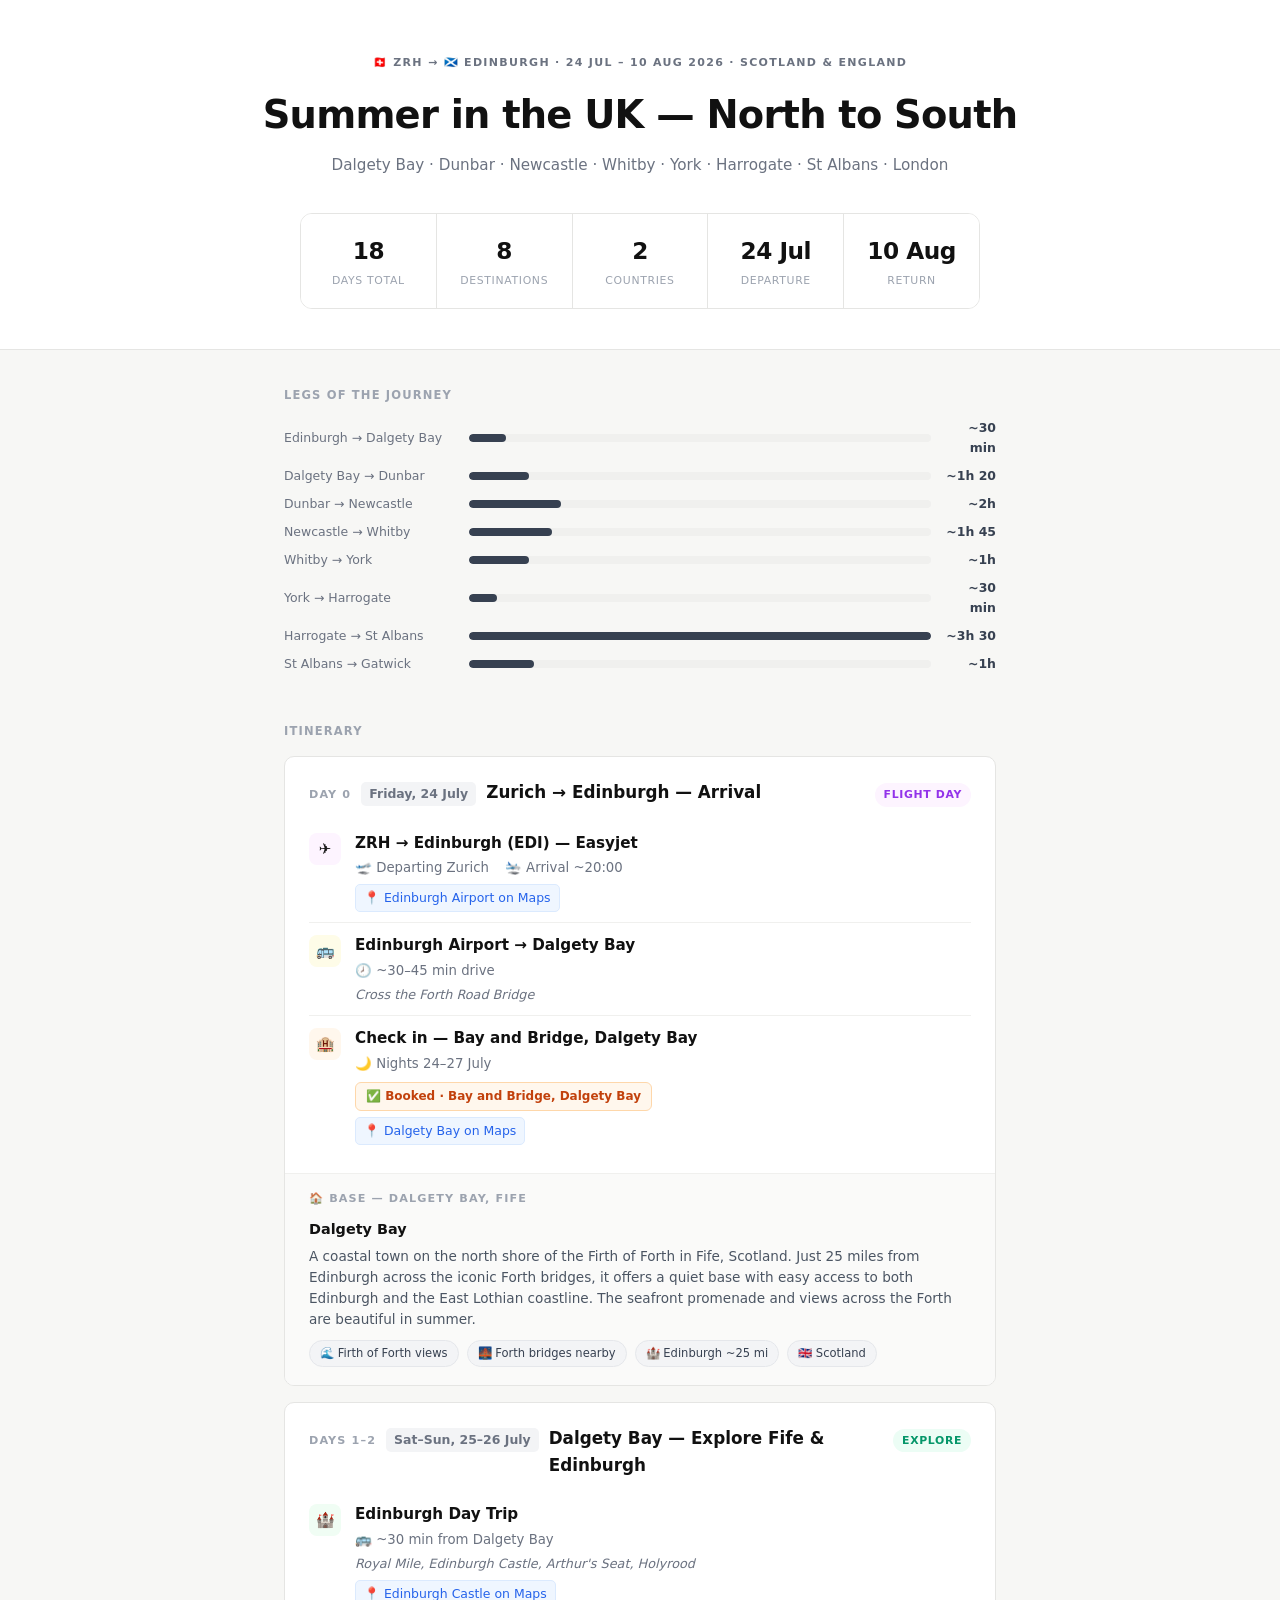
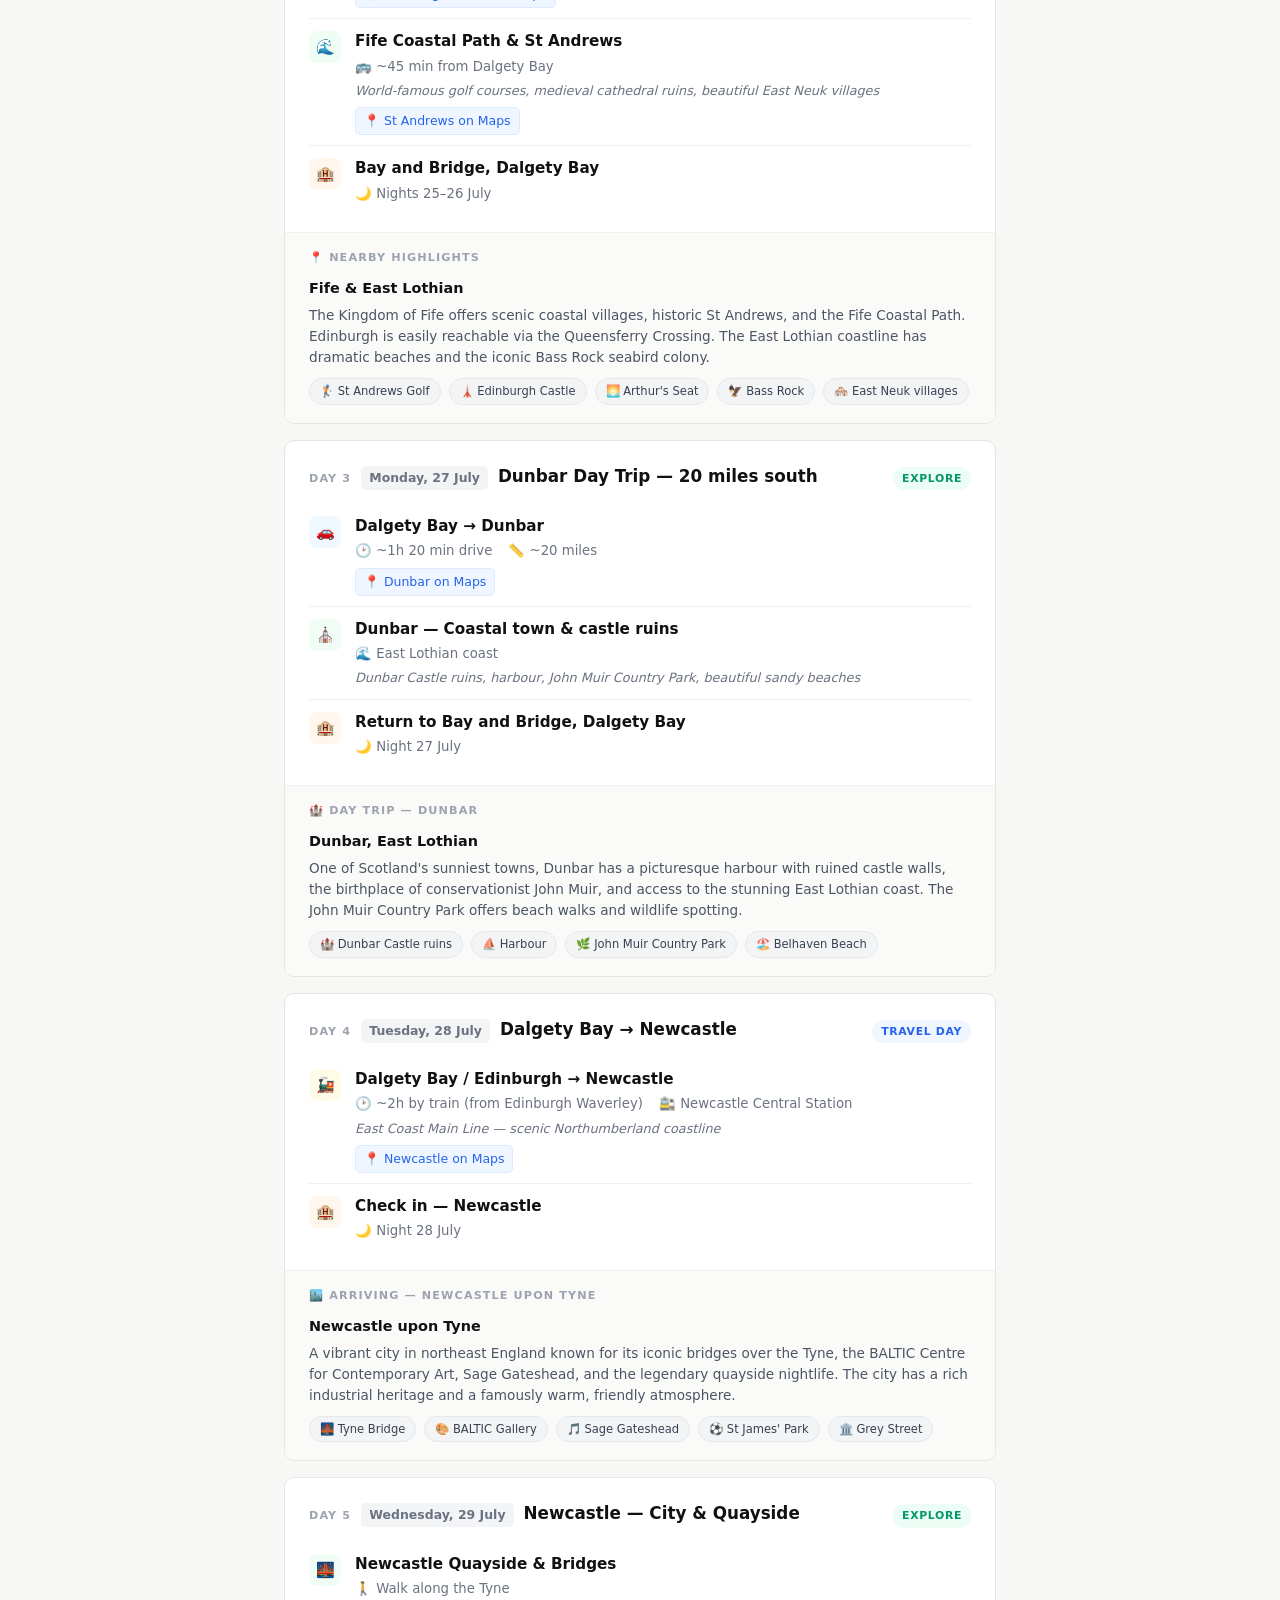
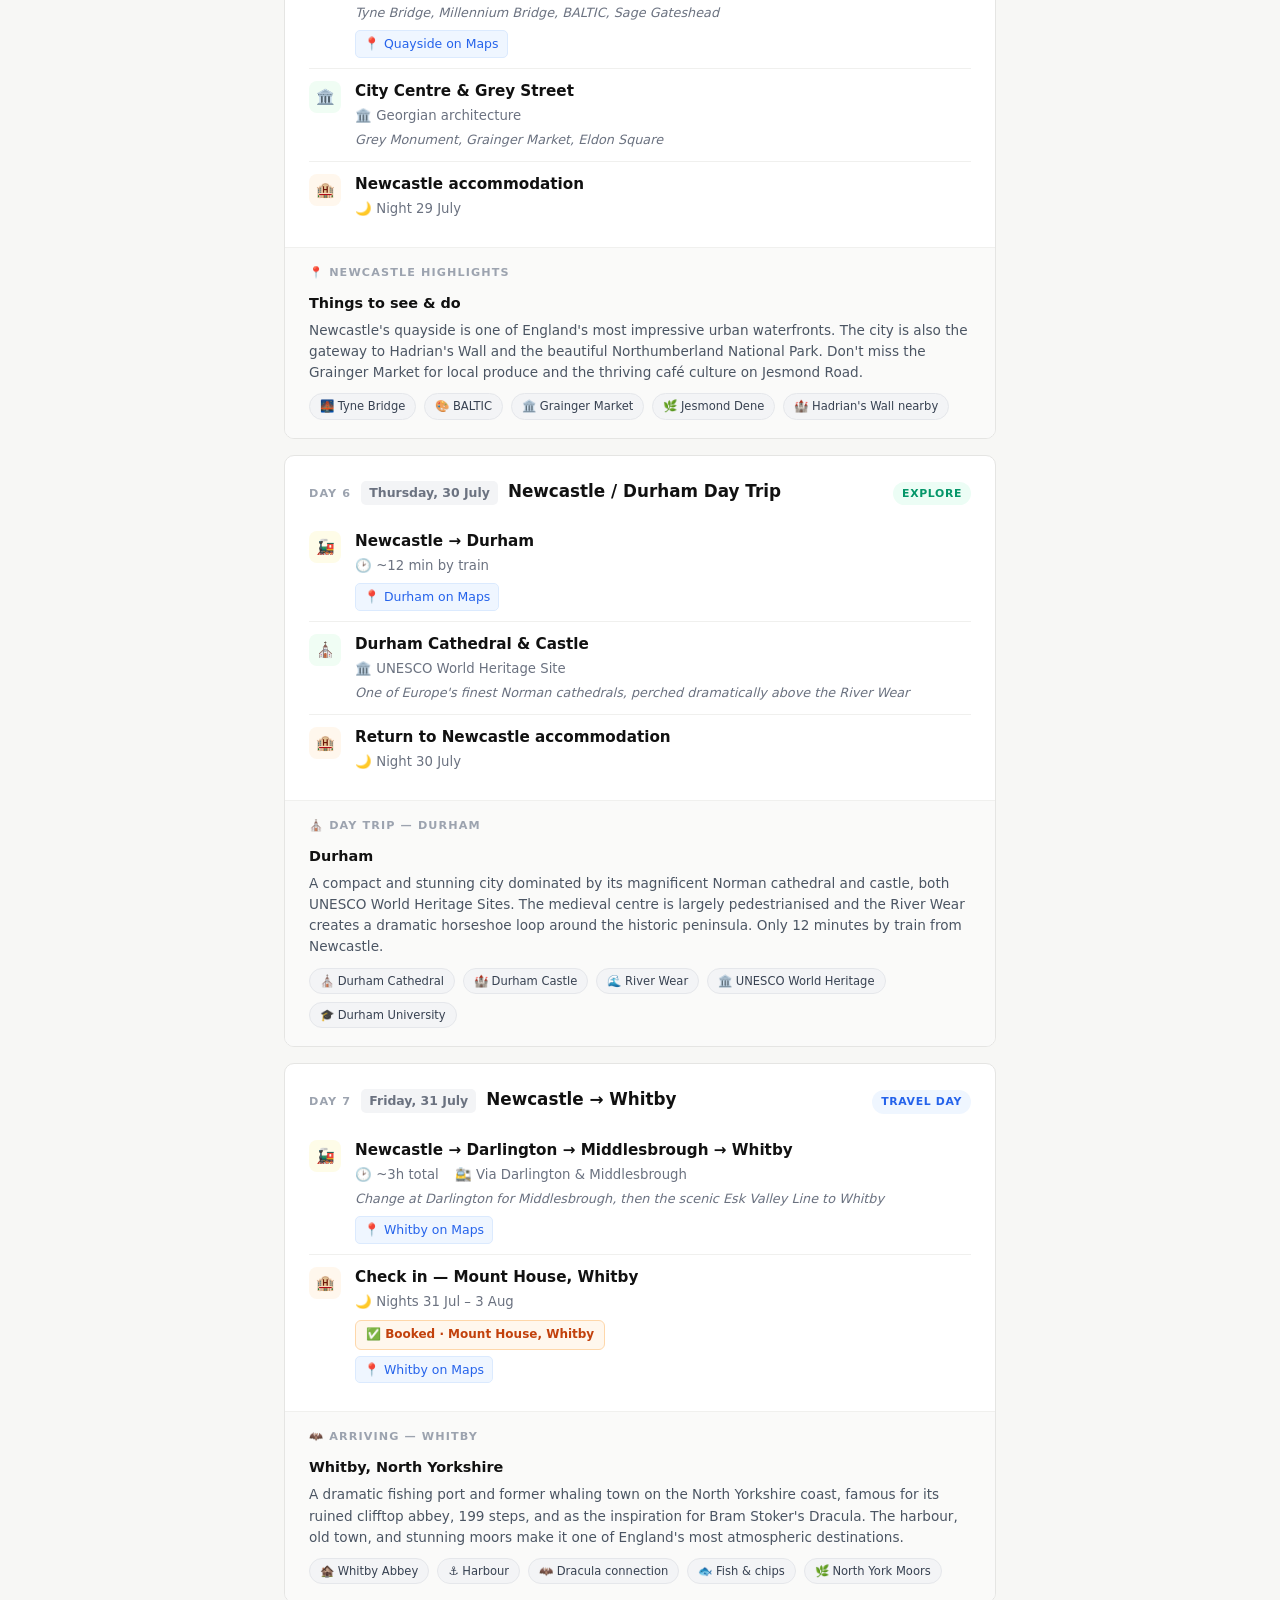
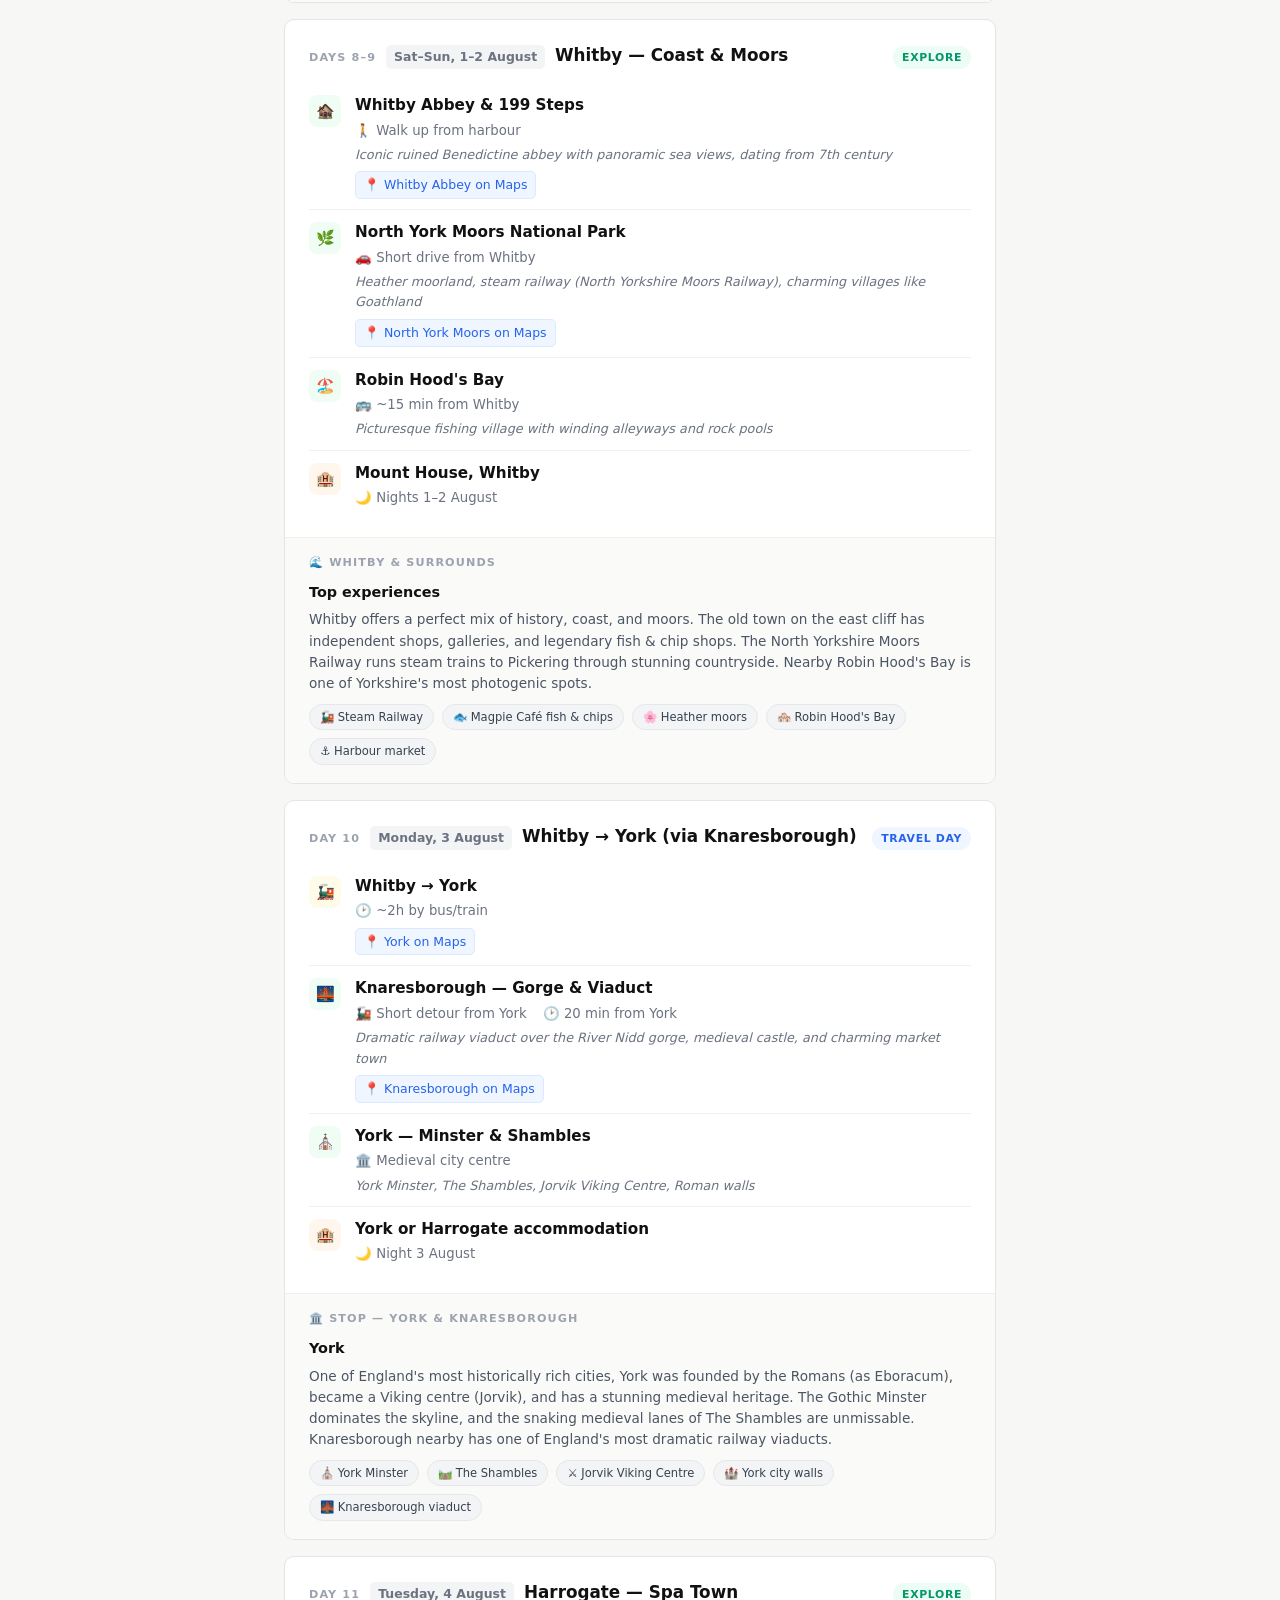
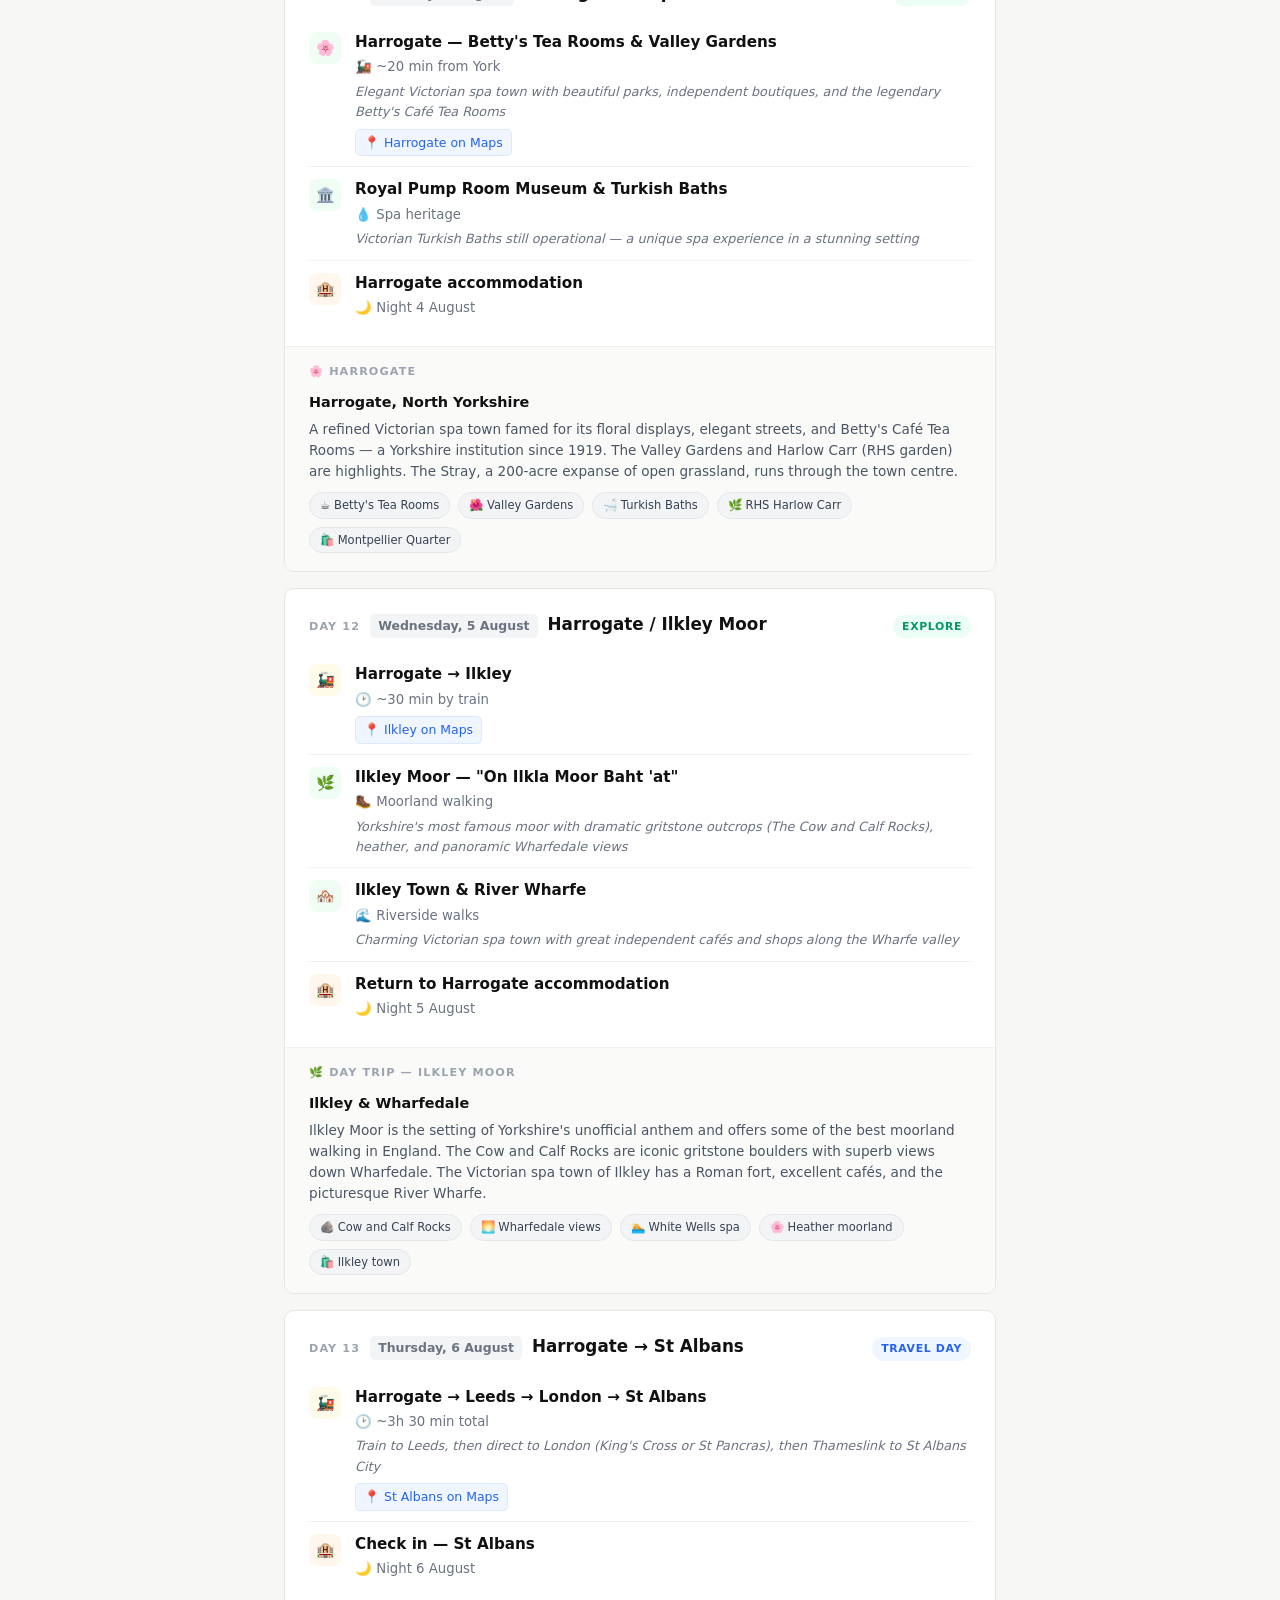
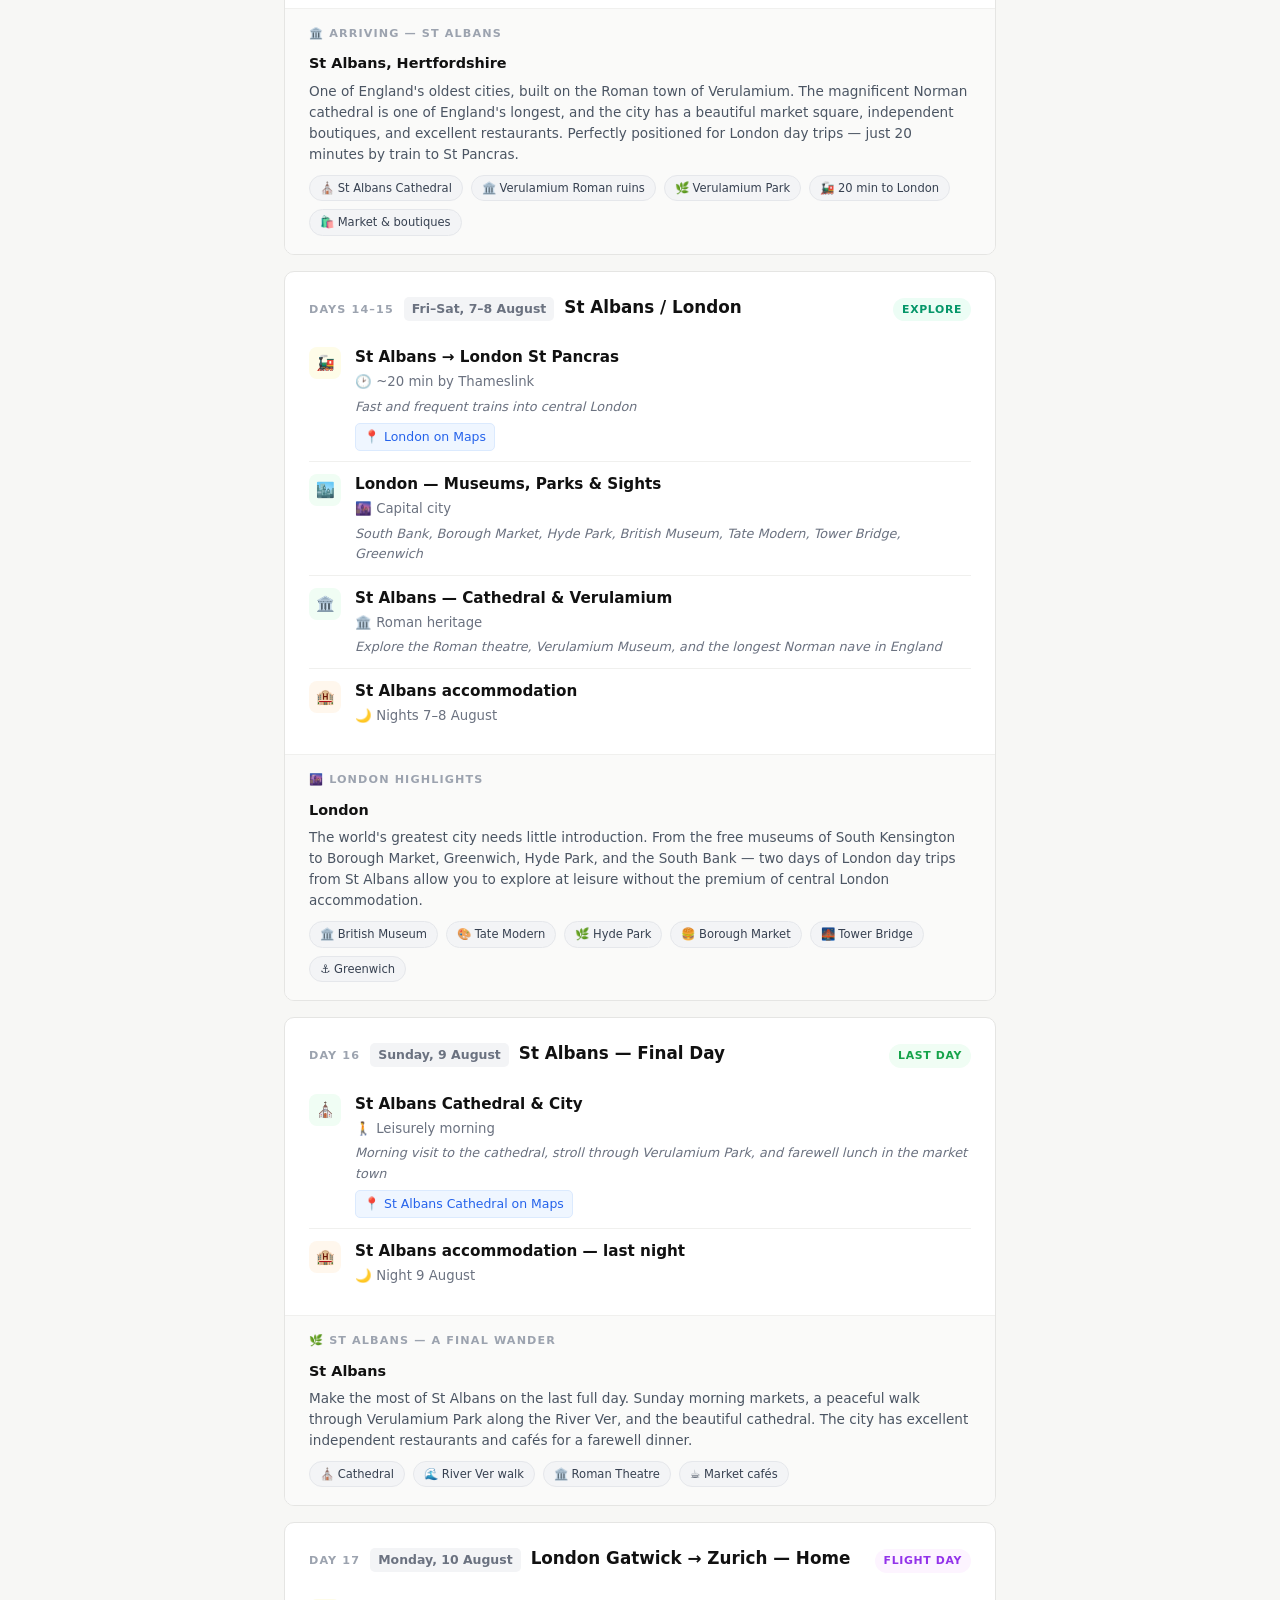
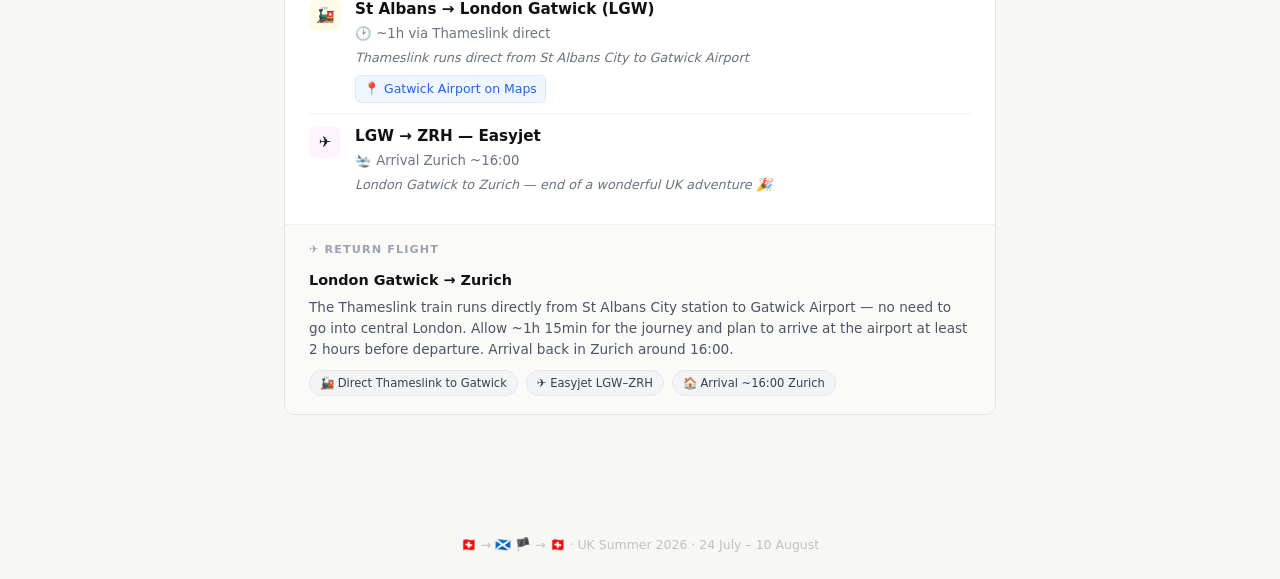
==== index.html @ ccb6cc7e "second" ====
<!DOCTYPE html>
<html lang="en">
<head>
  <meta charset="UTF-8" />
  <meta name="viewport" content="width=device-width, initial-scale=1.0" />
  <title>UK Summer Trip 2026 — Scotland &amp; England</title>
  <style>
    *, *::before, *::after { box-sizing: border-box; margin: 0; padding: 0; }

    body {
      font-family: 'Segoe UI', system-ui, -apple-system, sans-serif;
      background: #f7f7f5;
      color: #1a1a1a;
      line-height: 1.6;
    }

    /* ── Header ── */
    header {
      background: #fff;
      border-bottom: 1px solid #e5e5e3;
      padding: 48px 24px 40px;
      text-align: center;
    }
    header .tag {
      display: inline-block;
      font-size: 11px;
      font-weight: 600;
      letter-spacing: .12em;
      text-transform: uppercase;
      color: #6b7280;
      margin-bottom: 12px;
    }
    header h1 {
      font-size: clamp(1.6rem, 4vw, 2.4rem);
      font-weight: 700;
      letter-spacing: -.02em;
      color: #111;
    }
    header p {
      margin-top: 8px;
      color: #6b7280;
      font-size: .95rem;
    }
    .stats-row {
      display: flex;
      justify-content: center;
      gap: 0;
      margin-top: 36px;
      flex-wrap: wrap;
      border: 1px solid #e5e5e3;
      border-radius: 12px;
      overflow: hidden;
      max-width: 680px;
      margin-left: auto;
      margin-right: auto;
    }
    .stat {
      flex: 1;
      min-width: 90px;
      text-align: center;
      padding: 18px 12px;
      background: #fff;
    }
    .stat + .stat { border-left: 1px solid #e5e5e3; }
    .stat-value {
      font-size: 1.45rem;
      font-weight: 700;
      color: #111;
      letter-spacing: -.02em;
    }
    .stat-label {
      font-size: .68rem;
      color: #9ca3af;
      letter-spacing: .06em;
      text-transform: uppercase;
      margin-top: 3px;
    }

    /* ── Distance bars ── */
    .distance-section {
      max-width: 760px;
      margin: 36px auto 0;
      padding: 0 24px;
    }
    .distance-section h2 {
      font-size: .72rem;
      font-weight: 700;
      letter-spacing: .1em;
      text-transform: uppercase;
      color: #9ca3af;
      margin-bottom: 14px;
    }
    .stage-bars { display: flex; flex-direction: column; gap: 8px; }
    .stage-bar-row { display: flex; align-items: center; gap: 10px; }
    .stage-bar-label {
      font-size: .78rem; color: #6b7280;
      width: 175px; flex-shrink: 0;
      white-space: nowrap; overflow: hidden; text-overflow: ellipsis;
    }
    .stage-bar-track {
      flex: 1; height: 8px;
      background: #f0f0ee; border-radius: 99px; overflow: hidden;
    }
    .stage-bar-fill { height: 100%; background: #374151; border-radius: 99px; }
    .stage-bar-km {
      font-size: .78rem; font-weight: 600; color: #374151;
      width: 55px; text-align: right; flex-shrink: 0;
    }

    /* ── Main ── */
    main {
      max-width: 760px;
      margin: 0 auto;
      padding: 40px 24px 80px;
    }
    .section-label {
      font-size: .72rem; font-weight: 700;
      letter-spacing: .1em; text-transform: uppercase;
      color: #9ca3af; margin-bottom: 16px; margin-top: 8px;
    }

    /* ── Day card ── */
    .day-card {
      background: #fff;
      border: 1px solid #e5e5e3;
      border-radius: 10px;
      margin-bottom: 16px;
      overflow: hidden;
      transition: box-shadow .15s;
    }
    .day-card:hover { box-shadow: 0 4px 20px rgba(0,0,0,.06); }
    .day-card-top { padding: 22px 24px 18px; }

    .day-header {
      display: flex; align-items: baseline; gap: 10px;
      margin-bottom: 14px; flex-wrap: wrap;
    }
    .day-label {
      font-size: .7rem; font-weight: 700;
      letter-spacing: .1em; text-transform: uppercase; color: #9ca3af;
    }
    .day-date {
      font-size: .78rem; font-weight: 600; color: #6b7280;
      background: #f3f4f6; border-radius: 5px;
      padding: 2px 8px;
    }
    .day-title {
      font-size: 1.05rem; font-weight: 700; color: #111; flex: 1;
    }

    /* ── Badges ── */
    .badge {
      font-size: .68rem; font-weight: 600;
      letter-spacing: .06em; text-transform: uppercase;
      padding: 3px 9px; border-radius: 99px;
    }
    .badge-explore { background: #ecfdf5; color: #059669; }
    .badge-transit { background: #eff6ff; color: #2563eb; }
    .badge-fly     { background: #fdf4ff; color: #9333ea; }
    .badge-arrival { background: #fff7ed; color: #ea580c; }
    .badge-rest    { background: #f0fdf4; color: #16a34a; }

    /* ── Segments ── */
    .segment {
      display: flex; align-items: flex-start;
      gap: 14px; padding: 10px 0;
    }
    .segment + .segment { border-top: 1px solid #f0f0ee; }
    .seg-icon {
      width: 32px; height: 32px; border-radius: 8px;
      display: flex; align-items: center; justify-content: center;
      font-size: 15px; flex-shrink: 0; margin-top: 2px;
    }
    .seg-icon.explore { background: #f0fdf4; }
    .seg-icon.bus     { background: #eff6ff; }
    .seg-icon.train   { background: #fefce8; }
    .seg-icon.fly     { background: #fdf4ff; }
    .seg-icon.hotel   { background: #fff7ed; }
    .seg-icon.car     { background: #f0f9ff; }

    .seg-body { flex: 1; }
    .seg-route { font-size: .95rem; font-weight: 600; color: #111; }
    .seg-meta {
      font-size: .83rem; color: #6b7280;
      margin-top: 2px; display: flex; gap: 16px; flex-wrap: wrap;
    }
    .seg-note {
      font-size: .8rem; color: #6b7280;
      margin-top: 4px; font-style: italic;
    }
    .maps-link {
      display: inline-flex; align-items: center; gap: 4px;
      font-size: .78rem; color: #2563eb; text-decoration: none;
      font-weight: 500; margin-top: 6px; padding: 3px 8px;
      border: 1px solid #dbeafe; border-radius: 5px;
      background: #eff6ff; transition: background .1s;
    }
    .maps-link:hover { background: #dbeafe; }

    /* ── Hotel booking chip ── */
    .booking-chip {
      display: inline-flex; align-items: center; gap: 5px;
      font-size: .75rem; font-weight: 600;
      background: #fff7ed; color: #c2410c;
      border: 1px solid #fed7aa; border-radius: 6px;
      padding: 4px 10px; margin-top: 8px;
    }

    /* ── Village info panel ── */
    .village-panel {
      border-top: 1px solid #f0f0ee;
      background: #fafaf9;
      padding: 16px 24px 18px;
    }
    .village-panel-header {
      font-size: .7rem; font-weight: 700;
      letter-spacing: .1em; text-transform: uppercase;
      color: #9ca3af; margin-bottom: 10px;
    }
    .village-name {
      font-size: .9rem; font-weight: 700; color: #111; margin-bottom: 5px;
    }
    .village-desc {
      font-size: .85rem; color: #4b5563;
      line-height: 1.55; margin-bottom: 10px;
    }
    .village-highlights {
      display: flex; gap: 8px; flex-wrap: wrap;
    }
    .highlight-chip {
      font-size: .72rem;
      background: #f3f4f6; color: #374151;
      border: 1px solid #e5e7eb;
      border-radius: 99px; padding: 3px 10px; font-weight: 500;
    }

    /* ── Footer ── */
    footer {
      text-align: center; padding: 24px;
      font-size: .78rem; color: #c1c1be;
    }
  </style>
</head>
<body>

<header>
  <div class="tag">🇨🇭 ZRH → 🏴󠁧󠁢󠁳󠁣󠁴󠁿 Edinburgh · 24 Jul – 10 Aug 2026 · Scotland &amp; England</div>
  <h1>Summer in the UK — North to South</h1>
  <p>Dalgety Bay · Dunbar · Newcastle · Whitby · York · Harrogate · St Albans · London</p>

  <div class="stats-row">
    <div class="stat">
      <div class="stat-value">18</div>
      <div class="stat-label">Days total</div>
    </div>
    <div class="stat">
      <div class="stat-value">8</div>
      <div class="stat-label">Destinations</div>
    </div>
    <div class="stat">
      <div class="stat-value">2</div>
      <div class="stat-label">Countries</div>
    </div>
    <div class="stat">
      <div class="stat-value">24 Jul</div>
      <div class="stat-label">Departure</div>
    </div>
    <div class="stat">
      <div class="stat-value">10 Aug</div>
      <div class="stat-label">Return</div>
    </div>
  </div>
</header>

<!-- Travel overview bars -->
<div class="distance-section">
  <h2>Legs of the journey</h2>
  <div class="stage-bars">
    <div class="stage-bar-row">
      <div class="stage-bar-label">Edinburgh → Dalgety Bay</div>
      <div class="stage-bar-track"><div class="stage-bar-fill" style="width:8%"></div></div>
      <div class="stage-bar-km">~30 min</div>
    </div>
    <div class="stage-bar-row">
      <div class="stage-bar-label">Dalgety Bay → Dunbar</div>
      <div class="stage-bar-track"><div class="stage-bar-fill" style="width:13%"></div></div>
      <div class="stage-bar-km">~1h 20</div>
    </div>
    <div class="stage-bar-row">
      <div class="stage-bar-label">Dunbar → Newcastle</div>
      <div class="stage-bar-track"><div class="stage-bar-fill" style="width:20%"></div></div>
      <div class="stage-bar-km">~2h</div>
    </div>
    <div class="stage-bar-row">
      <div class="stage-bar-label">Newcastle → Whitby</div>
      <div class="stage-bar-track"><div class="stage-bar-fill" style="width:18%"></div></div>
      <div class="stage-bar-km">~1h 45</div>
    </div>
    <div class="stage-bar-row">
      <div class="stage-bar-label">Whitby → York</div>
      <div class="stage-bar-track"><div class="stage-bar-fill" style="width:13%"></div></div>
      <div class="stage-bar-km">~1h</div>
    </div>
    <div class="stage-bar-row">
      <div class="stage-bar-label">York → Harrogate</div>
      <div class="stage-bar-track"><div class="stage-bar-fill" style="width:6%"></div></div>
      <div class="stage-bar-km">~30 min</div>
    </div>
    <div class="stage-bar-row">
      <div class="stage-bar-label">Harrogate → St Albans</div>
      <div class="stage-bar-track"><div class="stage-bar-fill" style="width:100%"></div></div>
      <div class="stage-bar-km">~3h 30</div>
    </div>
    <div class="stage-bar-row">
      <div class="stage-bar-label">St Albans → Gatwick</div>
      <div class="stage-bar-track"><div class="stage-bar-fill" style="width:14%"></div></div>
      <div class="stage-bar-km">~1h</div>
    </div>
  </div>
</div>

<main>
  <div class="section-label">Itinerary</div>

  <!-- ── Day 0: Friday 24 July ── -->
  <div class="day-card">
    <div class="day-card-top">
      <div class="day-header">
        <span class="day-label">Day 0</span>
        <span class="day-date">Friday, 24 July</span>
        <span class="day-title">Zurich → Edinburgh — Arrival</span>
        <span class="badge badge-fly">Flight day</span>
      </div>

      <div class="segment">
        <div class="seg-icon fly">✈️</div>
        <div class="seg-body">
          <div class="seg-route">ZRH → Edinburgh (EDI) — Easyjet</div>
          <div class="seg-meta">
            <span>🛫 Departing Zurich</span>
            <span>🛬 Arrival ~20:00</span>
          </div>
          <a class="maps-link" href="https://maps.google.com/?q=Edinburgh+Airport,Scotland" target="_blank">📍 Edinburgh Airport on Maps</a>
        </div>
      </div>

      <div class="segment">
        <div class="seg-icon train">🚌</div>
        <div class="seg-body">
          <div class="seg-route">Edinburgh Airport → Dalgety Bay</div>
          <div class="seg-meta">
            <span>🕗 ~30–45 min drive</span>
          </div>
          <div class="seg-note">Cross the Forth Road Bridge</div>
        </div>
      </div>

      <div class="segment">
        <div class="seg-icon hotel">🏨</div>
        <div class="seg-body">
          <div class="seg-route">Check in — Bay and Bridge, Dalgety Bay</div>
          <div class="seg-meta">
            <span>🌙 Nights 24–27 July</span>
          </div>
          <div class="booking-chip">✅ Booked · Bay and Bridge, Dalgety Bay</div>
          <br/>
          <a class="maps-link" href="https://maps.google.com/?q=Dalgety+Bay,+Fife,+Scotland" target="_blank">📍 Dalgety Bay on Maps</a>
        </div>
      </div>
    </div>

    <div class="village-panel">
      <div class="village-panel-header">🏠 Base — Dalgety Bay, Fife</div>
      <div class="village-name">Dalgety Bay</div>
      <div class="village-desc">A coastal town on the north shore of the Firth of Forth in Fife, Scotland. Just 25 miles from Edinburgh across the iconic Forth bridges, it offers a quiet base with easy access to both Edinburgh and the East Lothian coastline. The seafront promenade and views across the Forth are beautiful in summer.</div>
      <div class="village-highlights">
        <span class="highlight-chip">🌊 Firth of Forth views</span>
        <span class="highlight-chip">🌉 Forth bridges nearby</span>
        <span class="highlight-chip">🏰 Edinburgh ~25 mi</span>
        <span class="highlight-chip">🇬🇧 Scotland</span>
      </div>
    </div>
  </div>

  <!-- ── Days 1–2: Sat 25 – Sun 26 July ── -->
  <div class="day-card">
    <div class="day-card-top">
      <div class="day-header">
        <span class="day-label">Days 1–2</span>
        <span class="day-date">Sat–Sun, 25–26 July</span>
        <span class="day-title">Dalgety Bay — Explore Fife &amp; Edinburgh</span>
        <span class="badge badge-explore">Explore</span>
      </div>

      <div class="segment">
        <div class="seg-icon explore">🏰</div>
        <div class="seg-body">
          <div class="seg-route">Edinburgh Day Trip</div>
          <div class="seg-meta">
            <span>🚌 ~30 min from Dalgety Bay</span>
          </div>
          <div class="seg-note">Royal Mile, Edinburgh Castle, Arthur's Seat, Holyrood</div>
          <a class="maps-link" href="https://maps.google.com/?q=Edinburgh+Castle,Scotland" target="_blank">📍 Edinburgh Castle on Maps</a>
        </div>
      </div>

      <div class="segment">
        <div class="seg-icon explore">🌊</div>
        <div class="seg-body">
          <div class="seg-route">Fife Coastal Path &amp; St Andrews</div>
          <div class="seg-meta">
            <span>🚌 ~45 min from Dalgety Bay</span>
          </div>
          <div class="seg-note">World-famous golf courses, medieval cathedral ruins, beautiful East Neuk villages</div>
          <a class="maps-link" href="https://maps.google.com/?q=St+Andrews,+Fife,+Scotland" target="_blank">📍 St Andrews on Maps</a>
        </div>
      </div>

      <div class="segment">
        <div class="seg-icon hotel">🏨</div>
        <div class="seg-body">
          <div class="seg-route">Bay and Bridge, Dalgety Bay</div>
          <div class="seg-meta"><span>🌙 Nights 25–26 July</span></div>
        </div>
      </div>
    </div>

    <div class="village-panel">
      <div class="village-panel-header">📍 Nearby highlights</div>
      <div class="village-name">Fife &amp; East Lothian</div>
      <div class="village-desc">The Kingdom of Fife offers scenic coastal villages, historic St Andrews, and the Fife Coastal Path. Edinburgh is easily reachable via the Queensferry Crossing. The East Lothian coastline has dramatic beaches and the iconic Bass Rock seabird colony.</div>
      <div class="village-highlights">
        <span class="highlight-chip">🏌️ St Andrews Golf</span>
        <span class="highlight-chip">🗼 Edinburgh Castle</span>
        <span class="highlight-chip">🌅 Arthur's Seat</span>
        <span class="highlight-chip">🦅 Bass Rock</span>
        <span class="highlight-chip">🏘️ East Neuk villages</span>
      </div>
    </div>
  </div>

  <!-- ── Day 3: Monday 27 July ── -->
  <div class="day-card">
    <div class="day-card-top">
      <div class="day-header">
        <span class="day-label">Day 3</span>
        <span class="day-date">Monday, 27 July</span>
        <span class="day-title">Dunbar Day Trip — 20 miles south</span>
        <span class="badge badge-explore">Explore</span>
      </div>

      <div class="segment">
        <div class="seg-icon car">🚗</div>
        <div class="seg-body">
          <div class="seg-route">Dalgety Bay → Dunbar</div>
          <div class="seg-meta">
            <span>🕑 ~1h 20 min drive</span>
            <span>📏 ~20 miles</span>
          </div>
          <a class="maps-link" href="https://maps.google.com/?q=Dunbar,+East+Lothian,+Scotland" target="_blank">📍 Dunbar on Maps</a>
        </div>
      </div>

      <div class="segment">
        <div class="seg-icon explore">⛪</div>
        <div class="seg-body">
          <div class="seg-route">Dunbar — Coastal town &amp; castle ruins</div>
          <div class="seg-meta">
            <span>🌊 East Lothian coast</span>
          </div>
          <div class="seg-note">Dunbar Castle ruins, harbour, John Muir Country Park, beautiful sandy beaches</div>
        </div>
      </div>

      <div class="segment">
        <div class="seg-icon hotel">🏨</div>
        <div class="seg-body">
          <div class="seg-route">Return to Bay and Bridge, Dalgety Bay</div>
          <div class="seg-meta"><span>🌙 Night 27 July</span></div>
        </div>
      </div>
    </div>

    <div class="village-panel">
      <div class="village-panel-header">🏰 Day trip — Dunbar</div>
      <div class="village-name">Dunbar, East Lothian</div>
      <div class="village-desc">One of Scotland's sunniest towns, Dunbar has a picturesque harbour with ruined castle walls, the birthplace of conservationist John Muir, and access to the stunning East Lothian coast. The John Muir Country Park offers beach walks and wildlife spotting.</div>
      <div class="village-highlights">
        <span class="highlight-chip">🏰 Dunbar Castle ruins</span>
        <span class="highlight-chip">⛵ Harbour</span>
        <span class="highlight-chip">🌿 John Muir Country Park</span>
        <span class="highlight-chip">🏖️ Belhaven Beach</span>
      </div>
    </div>
  </div>

  <!-- ── Day 4: Tuesday 28 July ── -->
  <div class="day-card">
    <div class="day-card-top">
      <div class="day-header">
        <span class="day-label">Day 4</span>
        <span class="day-date">Tuesday, 28 July</span>
        <span class="day-title">Dalgety Bay → Newcastle</span>
        <span class="badge badge-transit">Travel day</span>
      </div>

      <div class="segment">
        <div class="seg-icon train">🚂</div>
        <div class="seg-body">
          <div class="seg-route">Dalgety Bay / Edinburgh → Newcastle</div>
          <div class="seg-meta">
            <span>🕑 ~2h by train (from Edinburgh Waverley)</span>
            <span>🚉 Newcastle Central Station</span>
          </div>
          <div class="seg-note">East Coast Main Line — scenic Northumberland coastline</div>
          <a class="maps-link" href="https://maps.google.com/?q=Newcastle+upon+Tyne,+England" target="_blank">📍 Newcastle on Maps</a>
        </div>
      </div>

      <div class="segment">
        <div class="seg-icon hotel">🏨</div>
        <div class="seg-body">
          <div class="seg-route">Check in — Newcastle</div>
          <div class="seg-meta"><span>🌙 Night 28 July</span></div>
        </div>
      </div>
    </div>

    <div class="village-panel">
      <div class="village-panel-header">🏙️ Arriving — Newcastle upon Tyne</div>
      <div class="village-name">Newcastle upon Tyne</div>
      <div class="village-desc">A vibrant city in northeast England known for its iconic bridges over the Tyne, the BALTIC Centre for Contemporary Art, Sage Gateshead, and the legendary quayside nightlife. The city has a rich industrial heritage and a famously warm, friendly atmosphere.</div>
      <div class="village-highlights">
        <span class="highlight-chip">🌉 Tyne Bridge</span>
        <span class="highlight-chip">🎨 BALTIC Gallery</span>
        <span class="highlight-chip">🎵 Sage Gateshead</span>
        <span class="highlight-chip">⚽ St James' Park</span>
        <span class="highlight-chip">🏛️ Grey Street</span>
      </div>
    </div>
  </div>

  <!-- ── Day 5: Wednesday 29 July ── -->
  <div class="day-card">
    <div class="day-card-top">
      <div class="day-header">
        <span class="day-label">Day 5</span>
        <span class="day-date">Wednesday, 29 July</span>
        <span class="day-title">Newcastle — City &amp; Quayside</span>
        <span class="badge badge-explore">Explore</span>
      </div>

      <div class="segment">
        <div class="seg-icon explore">🌉</div>
        <div class="seg-body">
          <div class="seg-route">Newcastle Quayside &amp; Bridges</div>
          <div class="seg-meta">
            <span>🚶 Walk along the Tyne</span>
          </div>
          <div class="seg-note">Tyne Bridge, Millennium Bridge, BALTIC, Sage Gateshead</div>
          <a class="maps-link" href="https://maps.google.com/?q=Newcastle+Quayside,+England" target="_blank">📍 Quayside on Maps</a>
        </div>
      </div>

      <div class="segment">
        <div class="seg-icon explore">🏛️</div>
        <div class="seg-body">
          <div class="seg-route">City Centre &amp; Grey Street</div>
          <div class="seg-meta">
            <span>🏛️ Georgian architecture</span>
          </div>
          <div class="seg-note">Grey Monument, Grainger Market, Eldon Square</div>
        </div>
      </div>

      <div class="segment">
        <div class="seg-icon hotel">🏨</div>
        <div class="seg-body">
          <div class="seg-route">Newcastle accommodation</div>
          <div class="seg-meta"><span>🌙 Night 29 July</span></div>
        </div>
      </div>
    </div>

    <div class="village-panel">
      <div class="village-panel-header">📍 Newcastle highlights</div>
      <div class="village-name">Things to see &amp; do</div>
      <div class="village-desc">Newcastle's quayside is one of England's most impressive urban waterfronts. The city is also the gateway to Hadrian's Wall and the beautiful Northumberland National Park. Don't miss the Grainger Market for local produce and the thriving café culture on Jesmond Road.</div>
      <div class="village-highlights">
        <span class="highlight-chip">🌉 Tyne Bridge</span>
        <span class="highlight-chip">🎨 BALTIC</span>
        <span class="highlight-chip">🏛️ Grainger Market</span>
        <span class="highlight-chip">🌿 Jesmond Dene</span>
        <span class="highlight-chip">🏰 Hadrian's Wall nearby</span>
      </div>
    </div>
  </div>

  <!-- ── Day 6: Thursday 30 July ── -->
  <div class="day-card">
    <div class="day-card-top">
      <div class="day-header">
        <span class="day-label">Day 6</span>
        <span class="day-date">Thursday, 30 July</span>
        <span class="day-title">Newcastle / Durham Day Trip</span>
        <span class="badge badge-explore">Explore</span>
      </div>

      <div class="segment">
        <div class="seg-icon train">🚂</div>
        <div class="seg-body">
          <div class="seg-route">Newcastle → Durham</div>
          <div class="seg-meta">
            <span>🕑 ~12 min by train</span>
          </div>
          <a class="maps-link" href="https://maps.google.com/?q=Durham+Cathedral,+England" target="_blank">📍 Durham on Maps</a>
        </div>
      </div>

      <div class="segment">
        <div class="seg-icon explore">⛪</div>
        <div class="seg-body">
          <div class="seg-route">Durham Cathedral &amp; Castle</div>
          <div class="seg-meta">
            <span>🏛️ UNESCO World Heritage Site</span>
          </div>
          <div class="seg-note">One of Europe's finest Norman cathedrals, perched dramatically above the River Wear</div>
        </div>
      </div>

      <div class="segment">
        <div class="seg-icon hotel">🏨</div>
        <div class="seg-body">
          <div class="seg-route">Return to Newcastle accommodation</div>
          <div class="seg-meta"><span>🌙 Night 30 July</span></div>
        </div>
      </div>
    </div>

    <div class="village-panel">
      <div class="village-panel-header">⛪ Day trip — Durham</div>
      <div class="village-name">Durham</div>
      <div class="village-desc">A compact and stunning city dominated by its magnificent Norman cathedral and castle, both UNESCO World Heritage Sites. The medieval centre is largely pedestrianised and the River Wear creates a dramatic horseshoe loop around the historic peninsula. Only 12 minutes by train from Newcastle.</div>
      <div class="village-highlights">
        <span class="highlight-chip">⛪ Durham Cathedral</span>
        <span class="highlight-chip">🏰 Durham Castle</span>
        <span class="highlight-chip">🌊 River Wear</span>
        <span class="highlight-chip">🏛️ UNESCO World Heritage</span>
        <span class="highlight-chip">🎓 Durham University</span>
      </div>
    </div>
  </div>

  <!-- ── Day 7: Friday 31 July ── -->
  <div class="day-card">
    <div class="day-card-top">
      <div class="day-header">
        <span class="day-label">Day 7</span>
        <span class="day-date">Friday, 31 July</span>
        <span class="day-title">Newcastle → Whitby</span>
        <span class="badge badge-transit">Travel day</span>
      </div>

      <div class="segment">
        <div class="seg-icon train">🚂</div>
        <div class="seg-body">
          <div class="seg-route">Newcastle → Darlington → Middlesbrough → Whitby</div>
          <div class="seg-meta">
            <span>🕑 ~3h total</span>
            <span>🚉 Via Darlington &amp; Middlesbrough</span>
          </div>
          <div class="seg-note">Change at Darlington for Middlesbrough, then the scenic Esk Valley Line to Whitby</div>
          <a class="maps-link" href="https://maps.google.com/?q=Whitby,+North+Yorkshire,+England" target="_blank">📍 Whitby on Maps</a>
        </div>
      </div>

      <div class="segment">
        <div class="seg-icon hotel">🏨</div>
        <div class="seg-body">
          <div class="seg-route">Check in — Mount House, Whitby</div>
          <div class="seg-meta">
            <span>🌙 Nights 31 Jul – 3 Aug</span>
          </div>
          <div class="booking-chip">✅ Booked · Mount House, Whitby</div>
          <br/>
          <a class="maps-link" href="https://maps.google.com/?q=Whitby,+North+Yorkshire,+England" target="_blank">📍 Whitby on Maps</a>
        </div>
      </div>
    </div>

    <div class="village-panel">
      <div class="village-panel-header">🦇 Arriving — Whitby</div>
      <div class="village-name">Whitby, North Yorkshire</div>
      <div class="village-desc">A dramatic fishing port and former whaling town on the North Yorkshire coast, famous for its ruined clifftop abbey, 199 steps, and as the inspiration for Bram Stoker's Dracula. The harbour, old town, and stunning moors make it one of England's most atmospheric destinations.</div>
      <div class="village-highlights">
        <span class="highlight-chip">🏚️ Whitby Abbey</span>
        <span class="highlight-chip">⚓ Harbour</span>
        <span class="highlight-chip">🦇 Dracula connection</span>
        <span class="highlight-chip">🐟 Fish &amp; chips</span>
        <span class="highlight-chip">🌿 North York Moors</span>
      </div>
    </div>
  </div>

  <!-- ── Days 8–9: Sat 1 – Sun 2 August ── -->
  <div class="day-card">
    <div class="day-card-top">
      <div class="day-header">
        <span class="day-label">Days 8–9</span>
        <span class="day-date">Sat–Sun, 1–2 August</span>
        <span class="day-title">Whitby — Coast &amp; Moors</span>
        <span class="badge badge-explore">Explore</span>
      </div>

      <div class="segment">
        <div class="seg-icon explore">🏚️</div>
        <div class="seg-body">
          <div class="seg-route">Whitby Abbey &amp; 199 Steps</div>
          <div class="seg-meta">
            <span>🚶 Walk up from harbour</span>
          </div>
          <div class="seg-note">Iconic ruined Benedictine abbey with panoramic sea views, dating from 7th century</div>
          <a class="maps-link" href="https://maps.google.com/?q=Whitby+Abbey,+England" target="_blank">📍 Whitby Abbey on Maps</a>
        </div>
      </div>

      <div class="segment">
        <div class="seg-icon explore">🌿</div>
        <div class="seg-body">
          <div class="seg-route">North York Moors National Park</div>
          <div class="seg-meta">
            <span>🚗 Short drive from Whitby</span>
          </div>
          <div class="seg-note">Heather moorland, steam railway (North Yorkshire Moors Railway), charming villages like Goathland</div>
          <a class="maps-link" href="https://maps.google.com/?q=North+York+Moors+National+Park" target="_blank">📍 North York Moors on Maps</a>
        </div>
      </div>

      <div class="segment">
        <div class="seg-icon explore">🏖️</div>
        <div class="seg-body">
          <div class="seg-route">Robin Hood's Bay</div>
          <div class="seg-meta">
            <span>🚌 ~15 min from Whitby</span>
          </div>
          <div class="seg-note">Picturesque fishing village with winding alleyways and rock pools</div>
        </div>
      </div>

      <div class="segment">
        <div class="seg-icon hotel">🏨</div>
        <div class="seg-body">
          <div class="seg-route">Mount House, Whitby</div>
          <div class="seg-meta"><span>🌙 Nights 1–2 August</span></div>
        </div>
      </div>
    </div>

    <div class="village-panel">
      <div class="village-panel-header">🌊 Whitby &amp; surrounds</div>
      <div class="village-name">Top experiences</div>
      <div class="village-desc">Whitby offers a perfect mix of history, coast, and moors. The old town on the east cliff has independent shops, galleries, and legendary fish &amp; chip shops. The North Yorkshire Moors Railway runs steam trains to Pickering through stunning countryside. Nearby Robin Hood's Bay is one of Yorkshire's most photogenic spots.</div>
      <div class="village-highlights">
        <span class="highlight-chip">🚂 Steam Railway</span>
        <span class="highlight-chip">🐟 Magpie Café fish &amp; chips</span>
        <span class="highlight-chip">🌸 Heather moors</span>
        <span class="highlight-chip">🏘️ Robin Hood's Bay</span>
        <span class="highlight-chip">⚓ Harbour market</span>
      </div>
    </div>
  </div>

  <!-- ── Day 10: Monday 3 August ── -->
  <div class="day-card">
    <div class="day-card-top">
      <div class="day-header">
        <span class="day-label">Day 10</span>
        <span class="day-date">Monday, 3 August</span>
        <span class="day-title">Whitby → York (via Knaresborough)</span>
        <span class="badge badge-transit">Travel day</span>
      </div>

      <div class="segment">
        <div class="seg-icon train">🚂</div>
        <div class="seg-body">
          <div class="seg-route">Whitby → York</div>
          <div class="seg-meta">
            <span>🕑 ~2h by bus/train</span>
          </div>
          <a class="maps-link" href="https://maps.google.com/?q=York,+England" target="_blank">📍 York on Maps</a>
        </div>
      </div>

      <div class="segment">
        <div class="seg-icon explore">🌉</div>
        <div class="seg-body">
          <div class="seg-route">Knaresborough — Gorge &amp; Viaduct</div>
          <div class="seg-meta">
            <span>🚂 Short detour from York</span>
            <span>🕑 20 min from York</span>
          </div>
          <div class="seg-note">Dramatic railway viaduct over the River Nidd gorge, medieval castle, and charming market town</div>
          <a class="maps-link" href="https://maps.google.com/?q=Knaresborough,+North+Yorkshire,+England" target="_blank">📍 Knaresborough on Maps</a>
        </div>
      </div>

      <div class="segment">
        <div class="seg-icon explore">⛪</div>
        <div class="seg-body">
          <div class="seg-route">York — Minster &amp; Shambles</div>
          <div class="seg-meta">
            <span>🏛️ Medieval city centre</span>
          </div>
          <div class="seg-note">York Minster, The Shambles, Jorvik Viking Centre, Roman walls</div>
        </div>
      </div>

      <div class="segment">
        <div class="seg-icon hotel">🏨</div>
        <div class="seg-body">
          <div class="seg-route">York or Harrogate accommodation</div>
          <div class="seg-meta"><span>🌙 Night 3 August</span></div>
        </div>
      </div>
    </div>

    <div class="village-panel">
      <div class="village-panel-header">🏛️ Stop — York &amp; Knaresborough</div>
      <div class="village-name">York</div>
      <div class="village-desc">One of England's most historically rich cities, York was founded by the Romans (as Eboracum), became a Viking centre (Jorvik), and has a stunning medieval heritage. The Gothic Minster dominates the skyline, and the snaking medieval lanes of The Shambles are unmissable. Knaresborough nearby has one of England's most dramatic railway viaducts.</div>
      <div class="village-highlights">
        <span class="highlight-chip">⛪ York Minster</span>
        <span class="highlight-chip">🛤️ The Shambles</span>
        <span class="highlight-chip">⚔️ Jorvik Viking Centre</span>
        <span class="highlight-chip">🏰 York city walls</span>
        <span class="highlight-chip">🌉 Knaresborough viaduct</span>
      </div>
    </div>
  </div>

  <!-- ── Day 11: Tuesday 4 August ── -->
  <div class="day-card">
    <div class="day-card-top">
      <div class="day-header">
        <span class="day-label">Day 11</span>
        <span class="day-date">Tuesday, 4 August</span>
        <span class="day-title">Harrogate — Spa Town</span>
        <span class="badge badge-explore">Explore</span>
      </div>

      <div class="segment">
        <div class="seg-icon explore">🌸</div>
        <div class="seg-body">
          <div class="seg-route">Harrogate — Betty's Tea Rooms &amp; Valley Gardens</div>
          <div class="seg-meta">
            <span>🚂 ~20 min from York</span>
          </div>
          <div class="seg-note">Elegant Victorian spa town with beautiful parks, independent boutiques, and the legendary Betty's Café Tea Rooms</div>
          <a class="maps-link" href="https://maps.google.com/?q=Harrogate,+North+Yorkshire,+England" target="_blank">📍 Harrogate on Maps</a>
        </div>
      </div>

      <div class="segment">
        <div class="seg-icon explore">🏛️</div>
        <div class="seg-body">
          <div class="seg-route">Royal Pump Room Museum &amp; Turkish Baths</div>
          <div class="seg-meta">
            <span>💧 Spa heritage</span>
          </div>
          <div class="seg-note">Victorian Turkish Baths still operational — a unique spa experience in a stunning setting</div>
        </div>
      </div>

      <div class="segment">
        <div class="seg-icon hotel">🏨</div>
        <div class="seg-body">
          <div class="seg-route">Harrogate accommodation</div>
          <div class="seg-meta"><span>🌙 Night 4 August</span></div>
        </div>
      </div>
    </div>

    <div class="village-panel">
      <div class="village-panel-header">🌸 Harrogate</div>
      <div class="village-name">Harrogate, North Yorkshire</div>
      <div class="village-desc">A refined Victorian spa town famed for its floral displays, elegant streets, and Betty's Café Tea Rooms — a Yorkshire institution since 1919. The Valley Gardens and Harlow Carr (RHS garden) are highlights. The Stray, a 200-acre expanse of open grassland, runs through the town centre.</div>
      <div class="village-highlights">
        <span class="highlight-chip">☕ Betty's Tea Rooms</span>
        <span class="highlight-chip">🌺 Valley Gardens</span>
        <span class="highlight-chip">🛁 Turkish Baths</span>
        <span class="highlight-chip">🌿 RHS Harlow Carr</span>
        <span class="highlight-chip">🛍️ Montpellier Quarter</span>
      </div>
    </div>
  </div>

  <!-- ── Day 12: Wednesday 5 August ── -->
  <div class="day-card">
    <div class="day-card-top">
      <div class="day-header">
        <span class="day-label">Day 12</span>
        <span class="day-date">Wednesday, 5 August</span>
        <span class="day-title">Harrogate / Ilkley Moor</span>
        <span class="badge badge-explore">Explore</span>
      </div>

      <div class="segment">
        <div class="seg-icon train">🚂</div>
        <div class="seg-body">
          <div class="seg-route">Harrogate → Ilkley</div>
          <div class="seg-meta">
            <span>🕑 ~30 min by train</span>
          </div>
          <a class="maps-link" href="https://maps.google.com/?q=Ilkley+Moor,+West+Yorkshire,+England" target="_blank">📍 Ilkley on Maps</a>
        </div>
      </div>

      <div class="segment">
        <div class="seg-icon explore">🌿</div>
        <div class="seg-body">
          <div class="seg-route">Ilkley Moor — "On Ilkla Moor Baht 'at"</div>
          <div class="seg-meta">
            <span>🥾 Moorland walking</span>
          </div>
          <div class="seg-note">Yorkshire's most famous moor with dramatic gritstone outcrops (The Cow and Calf Rocks), heather, and panoramic Wharfedale views</div>
        </div>
      </div>

      <div class="segment">
        <div class="seg-icon explore">🏘️</div>
        <div class="seg-body">
          <div class="seg-route">Ilkley Town &amp; River Wharfe</div>
          <div class="seg-meta">
            <span>🌊 Riverside walks</span>
          </div>
          <div class="seg-note">Charming Victorian spa town with great independent cafés and shops along the Wharfe valley</div>
        </div>
      </div>

      <div class="segment">
        <div class="seg-icon hotel">🏨</div>
        <div class="seg-body">
          <div class="seg-route">Return to Harrogate accommodation</div>
          <div class="seg-meta"><span>🌙 Night 5 August</span></div>
        </div>
      </div>
    </div>

    <div class="village-panel">
      <div class="village-panel-header">🌿 Day trip — Ilkley Moor</div>
      <div class="village-name">Ilkley &amp; Wharfedale</div>
      <div class="village-desc">Ilkley Moor is the setting of Yorkshire's unofficial anthem and offers some of the best moorland walking in England. The Cow and Calf Rocks are iconic gritstone boulders with superb views down Wharfedale. The Victorian spa town of Ilkley has a Roman fort, excellent cafés, and the picturesque River Wharfe.</div>
      <div class="village-highlights">
        <span class="highlight-chip">🪨 Cow and Calf Rocks</span>
        <span class="highlight-chip">🌅 Wharfedale views</span>
        <span class="highlight-chip">🏊 White Wells spa</span>
        <span class="highlight-chip">🌸 Heather moorland</span>
        <span class="highlight-chip">🛍️ Ilkley town</span>
      </div>
    </div>
  </div>

  <!-- ── Day 13: Thursday 6 August ── -->
  <div class="day-card">
    <div class="day-card-top">
      <div class="day-header">
        <span class="day-label">Day 13</span>
        <span class="day-date">Thursday, 6 August</span>
        <span class="day-title">Harrogate → St Albans</span>
        <span class="badge badge-transit">Travel day</span>
      </div>

      <div class="segment">
        <div class="seg-icon train">🚂</div>
        <div class="seg-body">
          <div class="seg-route">Harrogate → Leeds → London → St Albans</div>
          <div class="seg-meta">
            <span>🕑 ~3h 30 min total</span>
          </div>
          <div class="seg-note">Train to Leeds, then direct to London (King's Cross or St Pancras), then Thameslink to St Albans City</div>
          <a class="maps-link" href="https://maps.google.com/?q=St+Albans,+Hertfordshire,+England" target="_blank">📍 St Albans on Maps</a>
        </div>
      </div>

      <div class="segment">
        <div class="seg-icon hotel">🏨</div>
        <div class="seg-body">
          <div class="seg-route">Check in — St Albans</div>
          <div class="seg-meta"><span>🌙 Night 6 August</span></div>
        </div>
      </div>
    </div>

    <div class="village-panel">
      <div class="village-panel-header">🏛️ Arriving — St Albans</div>
      <div class="village-name">St Albans, Hertfordshire</div>
      <div class="village-desc">One of England's oldest cities, built on the Roman town of Verulamium. The magnificent Norman cathedral is one of England's longest, and the city has a beautiful market square, independent boutiques, and excellent restaurants. Perfectly positioned for London day trips — just 20 minutes by train to St Pancras.</div>
      <div class="village-highlights">
        <span class="highlight-chip">⛪ St Albans Cathedral</span>
        <span class="highlight-chip">🏛️ Verulamium Roman ruins</span>
        <span class="highlight-chip">🌿 Verulamium Park</span>
        <span class="highlight-chip">🚂 20 min to London</span>
        <span class="highlight-chip">🛍️ Market &amp; boutiques</span>
      </div>
    </div>
  </div>

  <!-- ── Days 14–15: Fri 7 – Sat 8 August ── -->
  <div class="day-card">
    <div class="day-card-top">
      <div class="day-header">
        <span class="day-label">Days 14–15</span>
        <span class="day-date">Fri–Sat, 7–8 August</span>
        <span class="day-title">St Albans / London</span>
        <span class="badge badge-explore">Explore</span>
      </div>

      <div class="segment">
        <div class="seg-icon train">🚂</div>
        <div class="seg-body">
          <div class="seg-route">St Albans → London St Pancras</div>
          <div class="seg-meta">
            <span>🕑 ~20 min by Thameslink</span>
          </div>
          <div class="seg-note">Fast and frequent trains into central London</div>
          <a class="maps-link" href="https://maps.google.com/?q=London,+England" target="_blank">📍 London on Maps</a>
        </div>
      </div>

      <div class="segment">
        <div class="seg-icon explore">🏙️</div>
        <div class="seg-body">
          <div class="seg-route">London — Museums, Parks &amp; Sights</div>
          <div class="seg-meta">
            <span>🌆 Capital city</span>
          </div>
          <div class="seg-note">South Bank, Borough Market, Hyde Park, British Museum, Tate Modern, Tower Bridge, Greenwich</div>
        </div>
      </div>

      <div class="segment">
        <div class="seg-icon explore">🏛️</div>
        <div class="seg-body">
          <div class="seg-route">St Albans — Cathedral &amp; Verulamium</div>
          <div class="seg-meta">
            <span>🏛️ Roman heritage</span>
          </div>
          <div class="seg-note">Explore the Roman theatre, Verulamium Museum, and the longest Norman nave in England</div>
        </div>
      </div>

      <div class="segment">
        <div class="seg-icon hotel">🏨</div>
        <div class="seg-body">
          <div class="seg-route">St Albans accommodation</div>
          <div class="seg-meta"><span>🌙 Nights 7–8 August</span></div>
        </div>
      </div>
    </div>

    <div class="village-panel">
      <div class="village-panel-header">🌆 London highlights</div>
      <div class="village-name">London</div>
      <div class="village-desc">The world's greatest city needs little introduction. From the free museums of South Kensington to Borough Market, Greenwich, Hyde Park, and the South Bank — two days of London day trips from St Albans allow you to explore at leisure without the premium of central London accommodation.</div>
      <div class="village-highlights">
        <span class="highlight-chip">🏛️ British Museum</span>
        <span class="highlight-chip">🎨 Tate Modern</span>
        <span class="highlight-chip">🌿 Hyde Park</span>
        <span class="highlight-chip">🍔 Borough Market</span>
        <span class="highlight-chip">🌉 Tower Bridge</span>
        <span class="highlight-chip">⚓ Greenwich</span>
      </div>
    </div>
  </div>

  <!-- ── Day 16: Sunday 9 August ── -->
  <div class="day-card">
    <div class="day-card-top">
      <div class="day-header">
        <span class="day-label">Day 16</span>
        <span class="day-date">Sunday, 9 August</span>
        <span class="day-title">St Albans — Final Day</span>
        <span class="badge badge-rest">Last day</span>
      </div>

      <div class="segment">
        <div class="seg-icon explore">⛪</div>
        <div class="seg-body">
          <div class="seg-route">St Albans Cathedral &amp; City</div>
          <div class="seg-meta">
            <span>🚶 Leisurely morning</span>
          </div>
          <div class="seg-note">Morning visit to the cathedral, stroll through Verulamium Park, and farewell lunch in the market town</div>
          <a class="maps-link" href="https://maps.google.com/?q=St+Albans+Cathedral,+England" target="_blank">📍 St Albans Cathedral on Maps</a>
        </div>
      </div>

      <div class="segment">
        <div class="seg-icon hotel">🏨</div>
        <div class="seg-body">
          <div class="seg-route">St Albans accommodation — last night</div>
          <div class="seg-meta"><span>🌙 Night 9 August</span></div>
        </div>
      </div>
    </div>

    <div class="village-panel">
      <div class="village-panel-header">🌿 St Albans — a final wander</div>
      <div class="village-name">St Albans</div>
      <div class="village-desc">Make the most of St Albans on the last full day. Sunday morning markets, a peaceful walk through Verulamium Park along the River Ver, and the beautiful cathedral. The city has excellent independent restaurants and cafés for a farewell dinner.</div>
      <div class="village-highlights">
        <span class="highlight-chip">⛪ Cathedral</span>
        <span class="highlight-chip">🌊 River Ver walk</span>
        <span class="highlight-chip">🏛️ Roman Theatre</span>
        <span class="highlight-chip">☕ Market cafés</span>
      </div>
    </div>
  </div>

  <!-- ── Day 17: Monday 10 August ── -->
  <div class="day-card">
    <div class="day-card-top">
      <div class="day-header">
        <span class="day-label">Day 17</span>
        <span class="day-date">Monday, 10 August</span>
        <span class="day-title">London Gatwick → Zurich — Home</span>
        <span class="badge badge-fly">Flight day</span>
      </div>

      <div class="segment">
        <div class="seg-icon train">🚂</div>
        <div class="seg-body">
          <div class="seg-route">St Albans → London Gatwick (LGW)</div>
          <div class="seg-meta">
            <span>🕑 ~1h via Thameslink direct</span>
          </div>
          <div class="seg-note">Thameslink runs direct from St Albans City to Gatwick Airport</div>
          <a class="maps-link" href="https://maps.google.com/?q=Gatwick+Airport,+England" target="_blank">📍 Gatwick Airport on Maps</a>
        </div>
      </div>

      <div class="segment">
        <div class="seg-icon fly">✈️</div>
        <div class="seg-body">
          <div class="seg-route">LGW → ZRH — Easyjet</div>
          <div class="seg-meta">
            <span>🛬 Arrival Zurich ~16:00</span>
          </div>
          <div class="seg-note">London Gatwick to Zurich — end of a wonderful UK adventure 🎉</div>
        </div>
      </div>
    </div>

    <div class="village-panel">
      <div class="village-panel-header">✈️ Return flight</div>
      <div class="village-name">London Gatwick → Zurich</div>
      <div class="village-desc">The Thameslink train runs directly from St Albans City station to Gatwick Airport — no need to go into central London. Allow ~1h 15min for the journey and plan to arrive at the airport at least 2 hours before departure. Arrival back in Zurich around 16:00.</div>
      <div class="village-highlights">
        <span class="highlight-chip">🚂 Direct Thameslink to Gatwick</span>
        <span class="highlight-chip">✈️ Easyjet LGW–ZRH</span>
        <span class="highlight-chip">🏠 Arrival ~16:00 Zurich</span>
      </div>
    </div>
  </div>

</main>

<footer>
  🇨🇭 → 🏴󠁧󠁢󠁳󠁣󠁴󠁿 🏴󠁧󠁢󠥥󠁮󠁧󠁿 → 🇨🇭 · UK Summer 2026 · 24 July – 10 August
</footer>

</body>
</html>
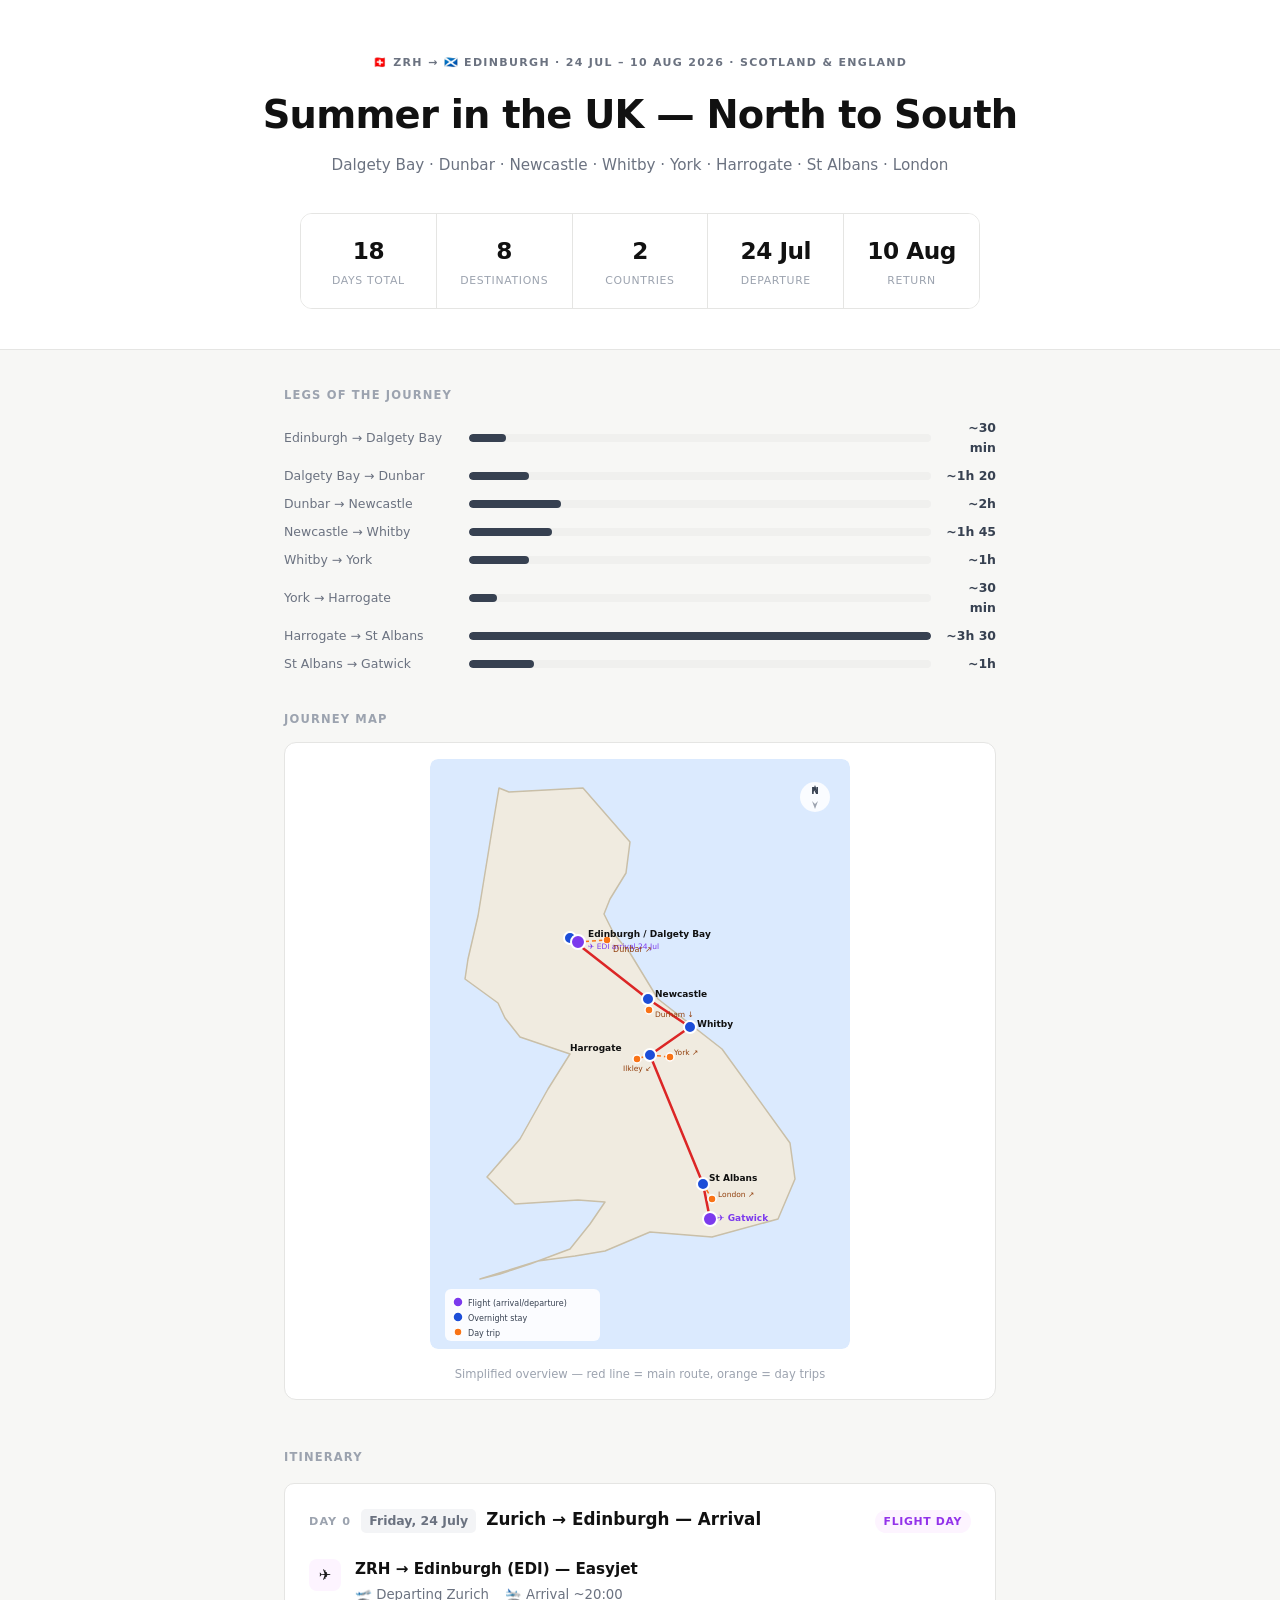
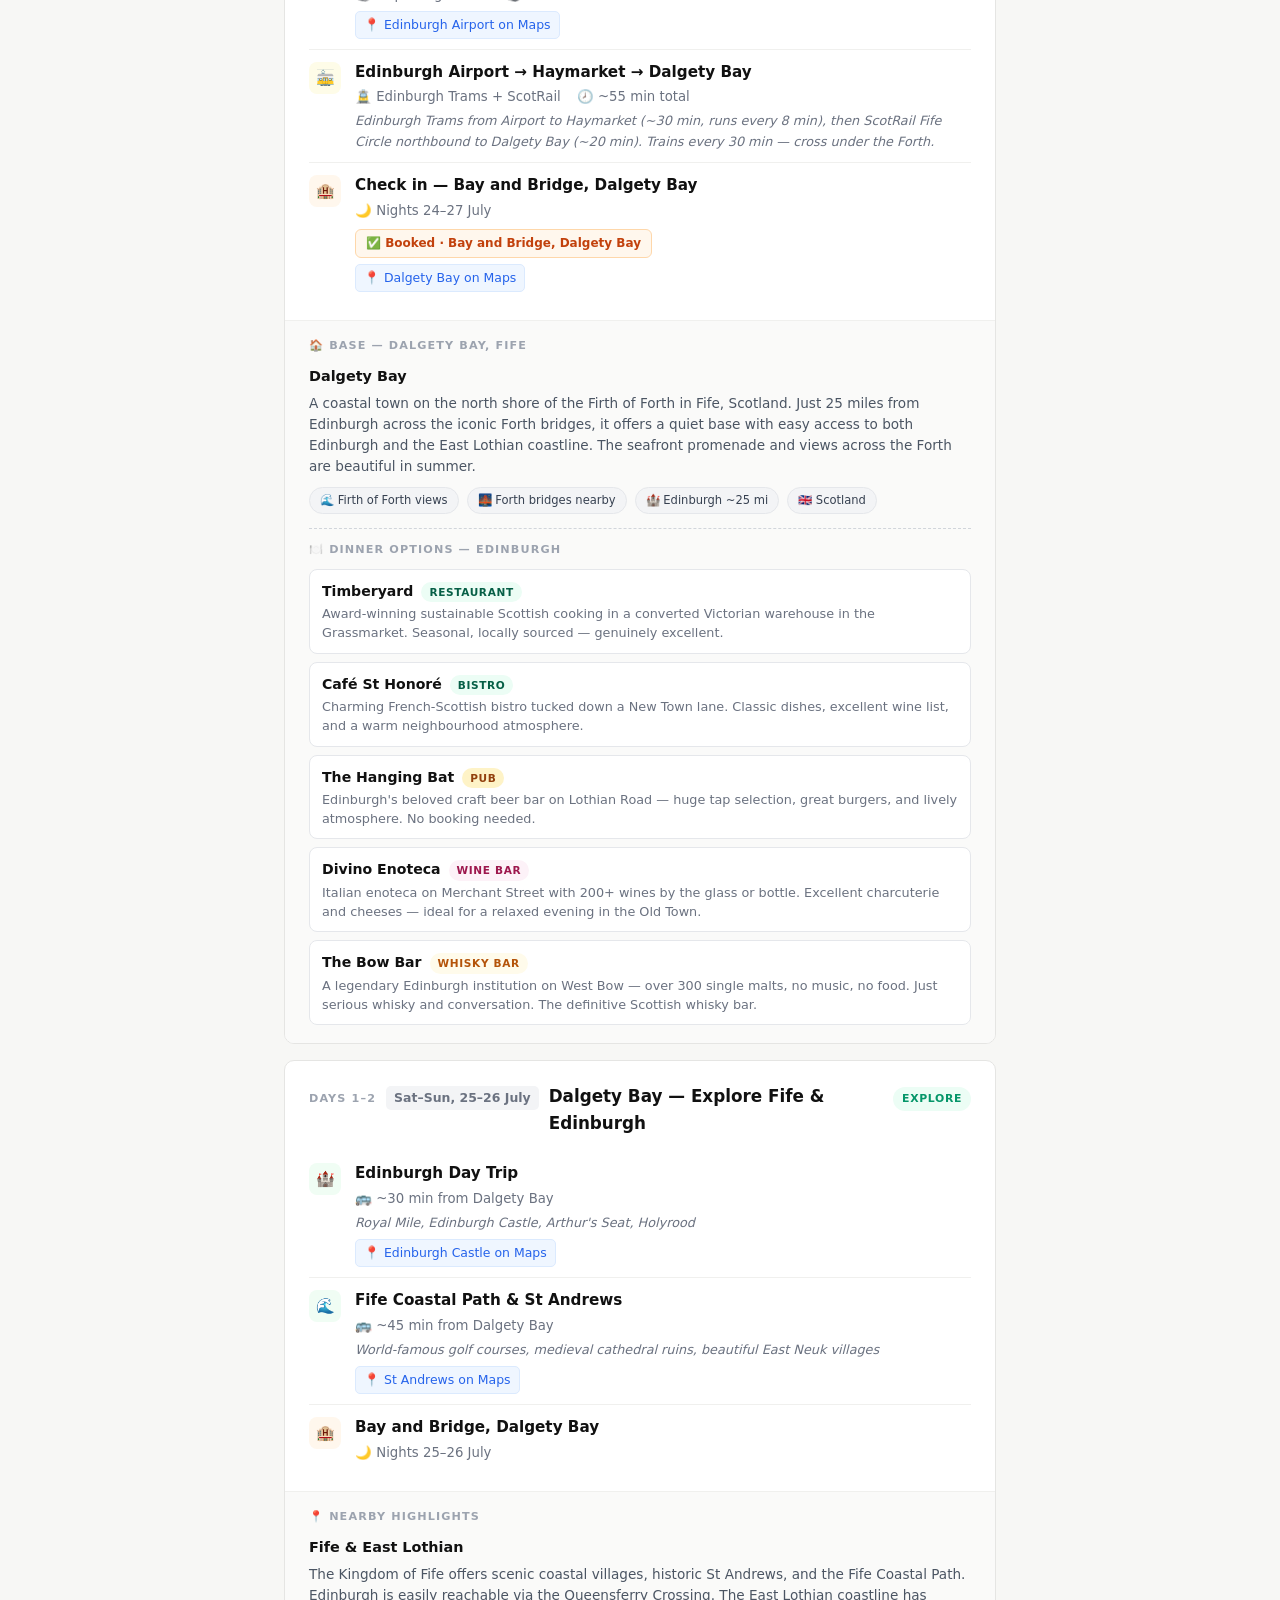
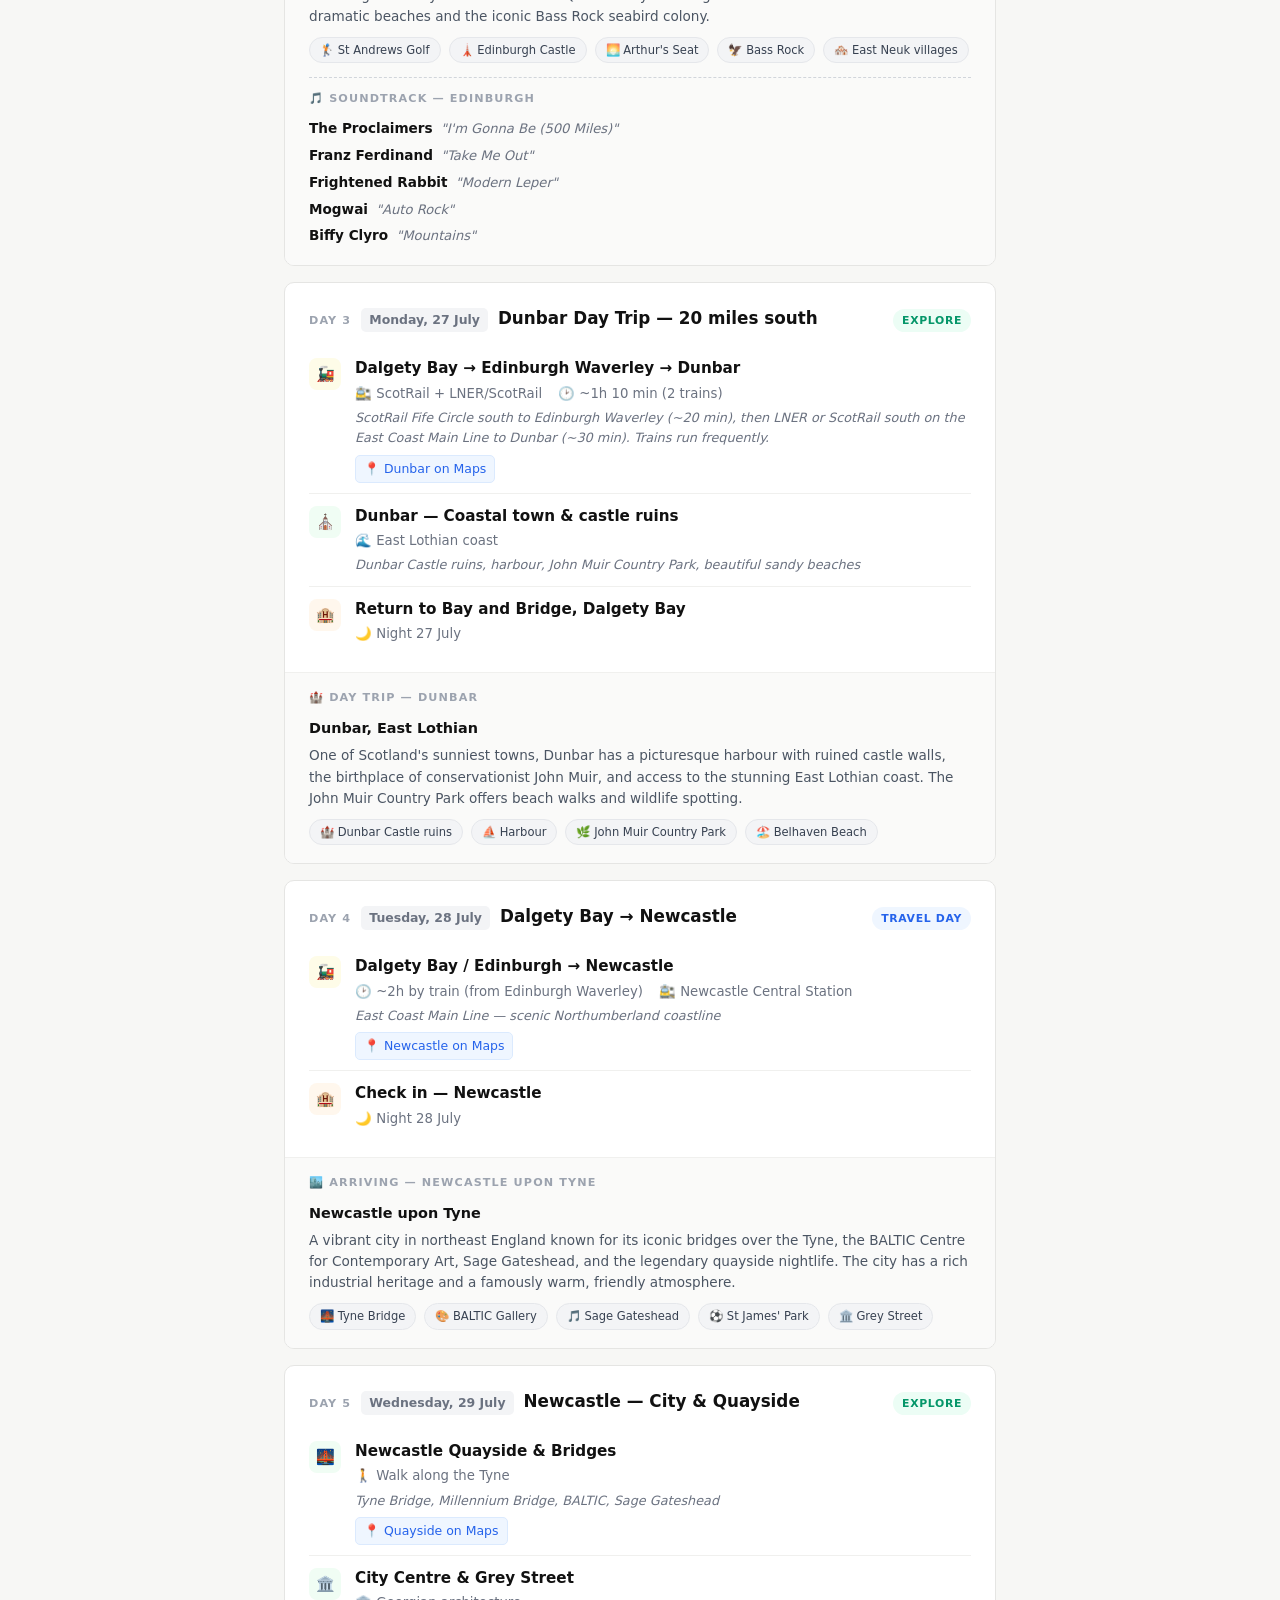
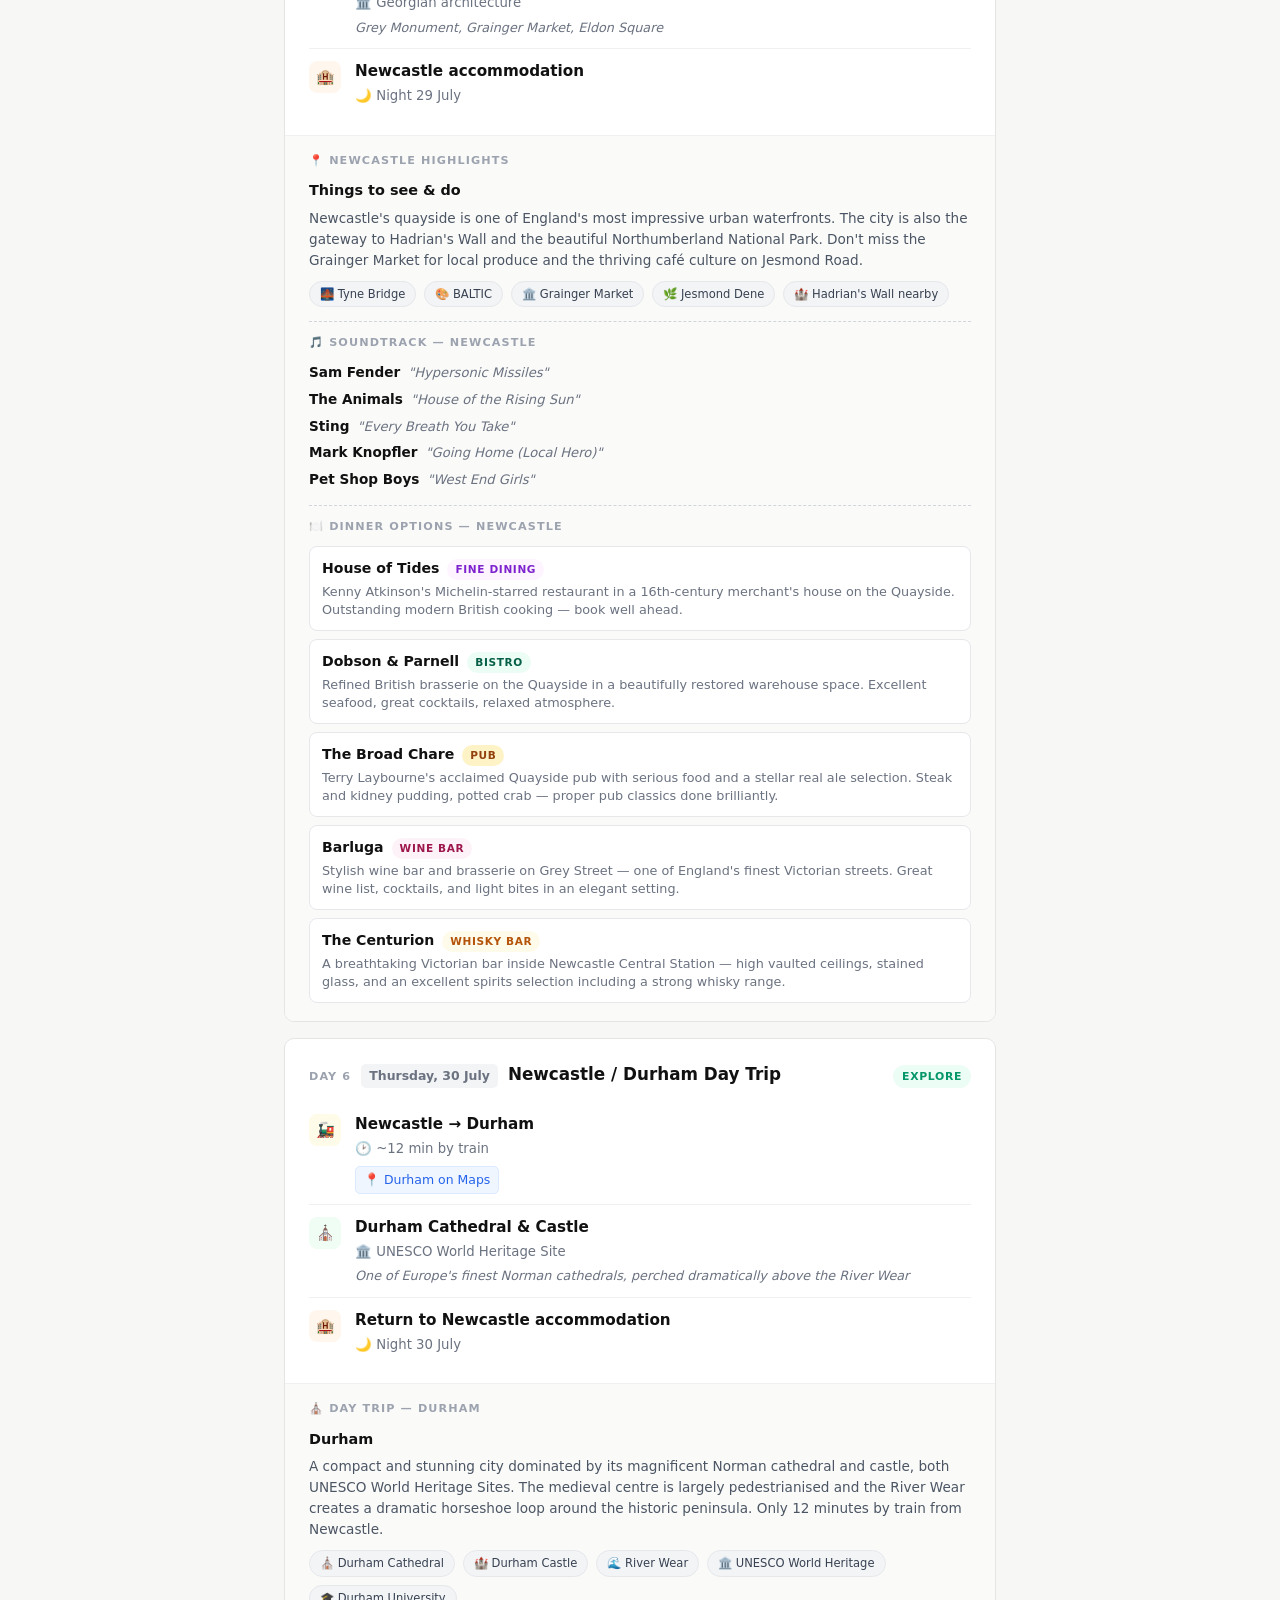
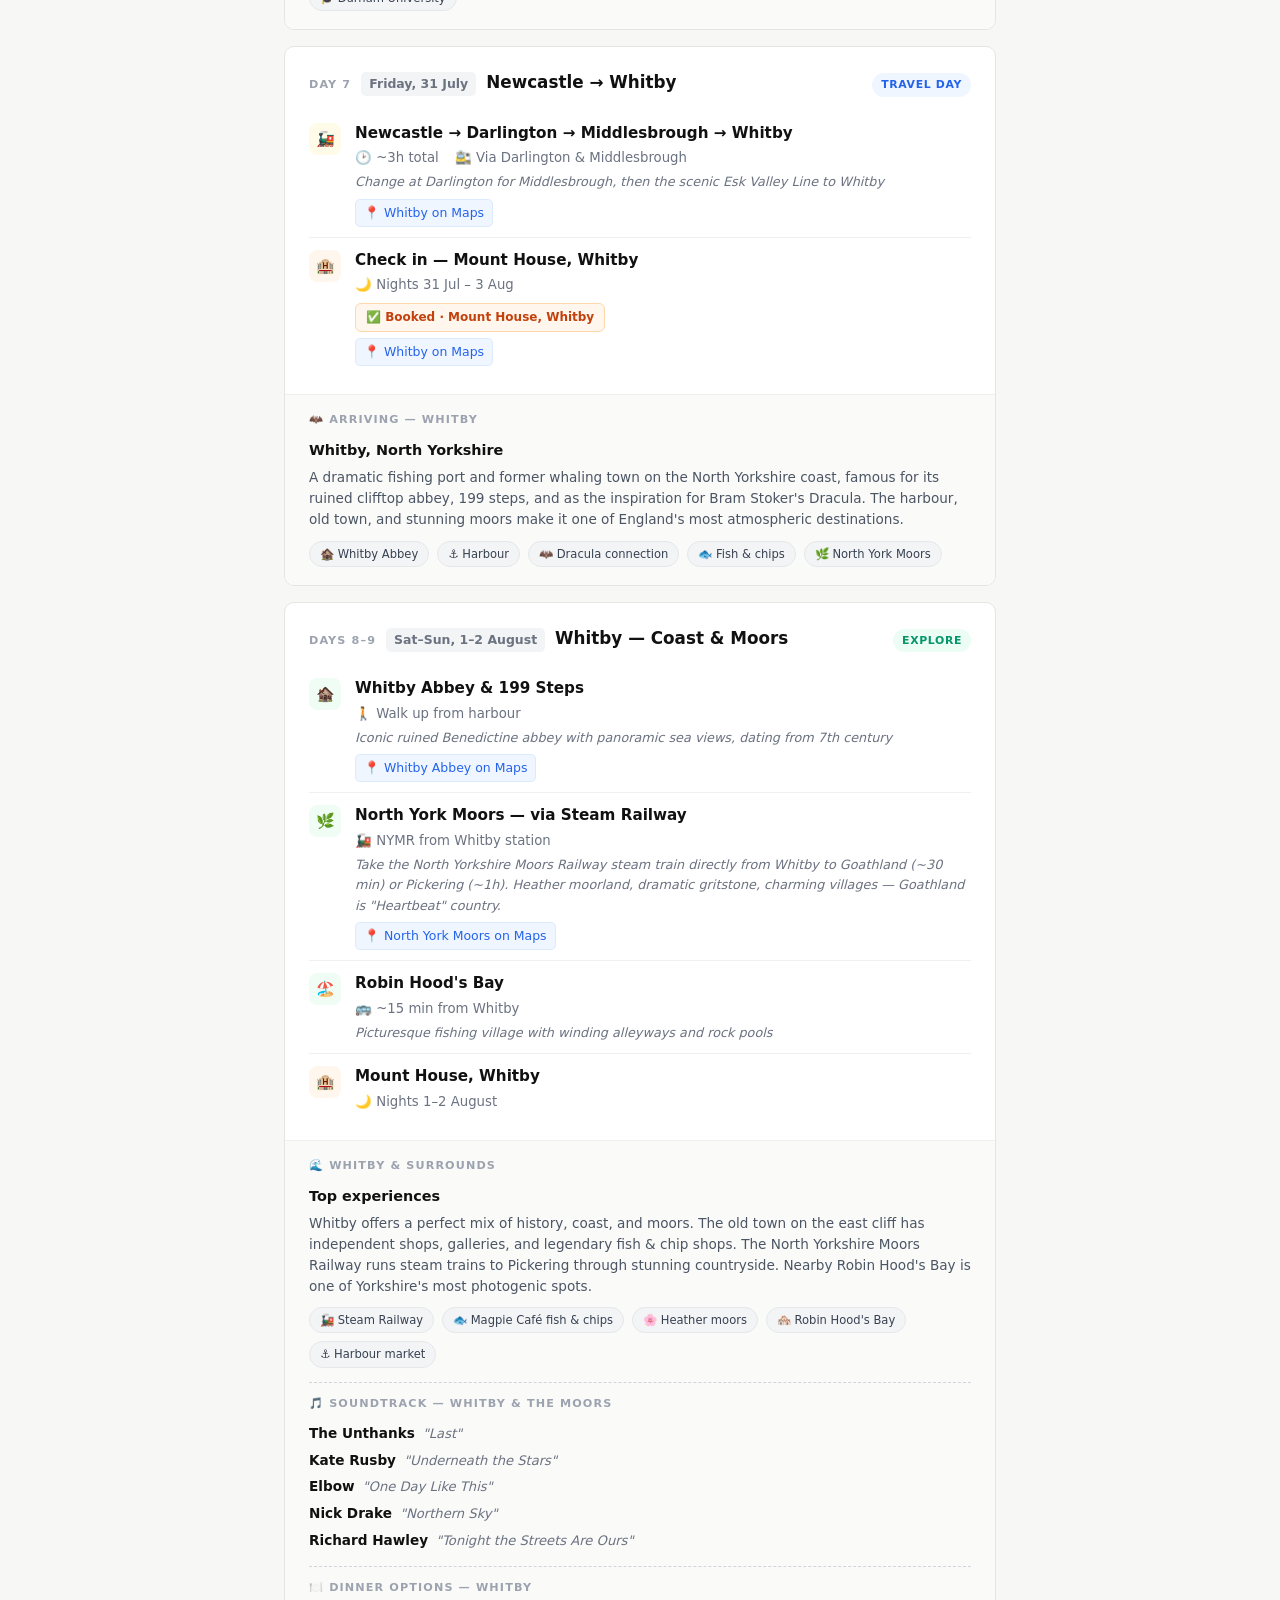
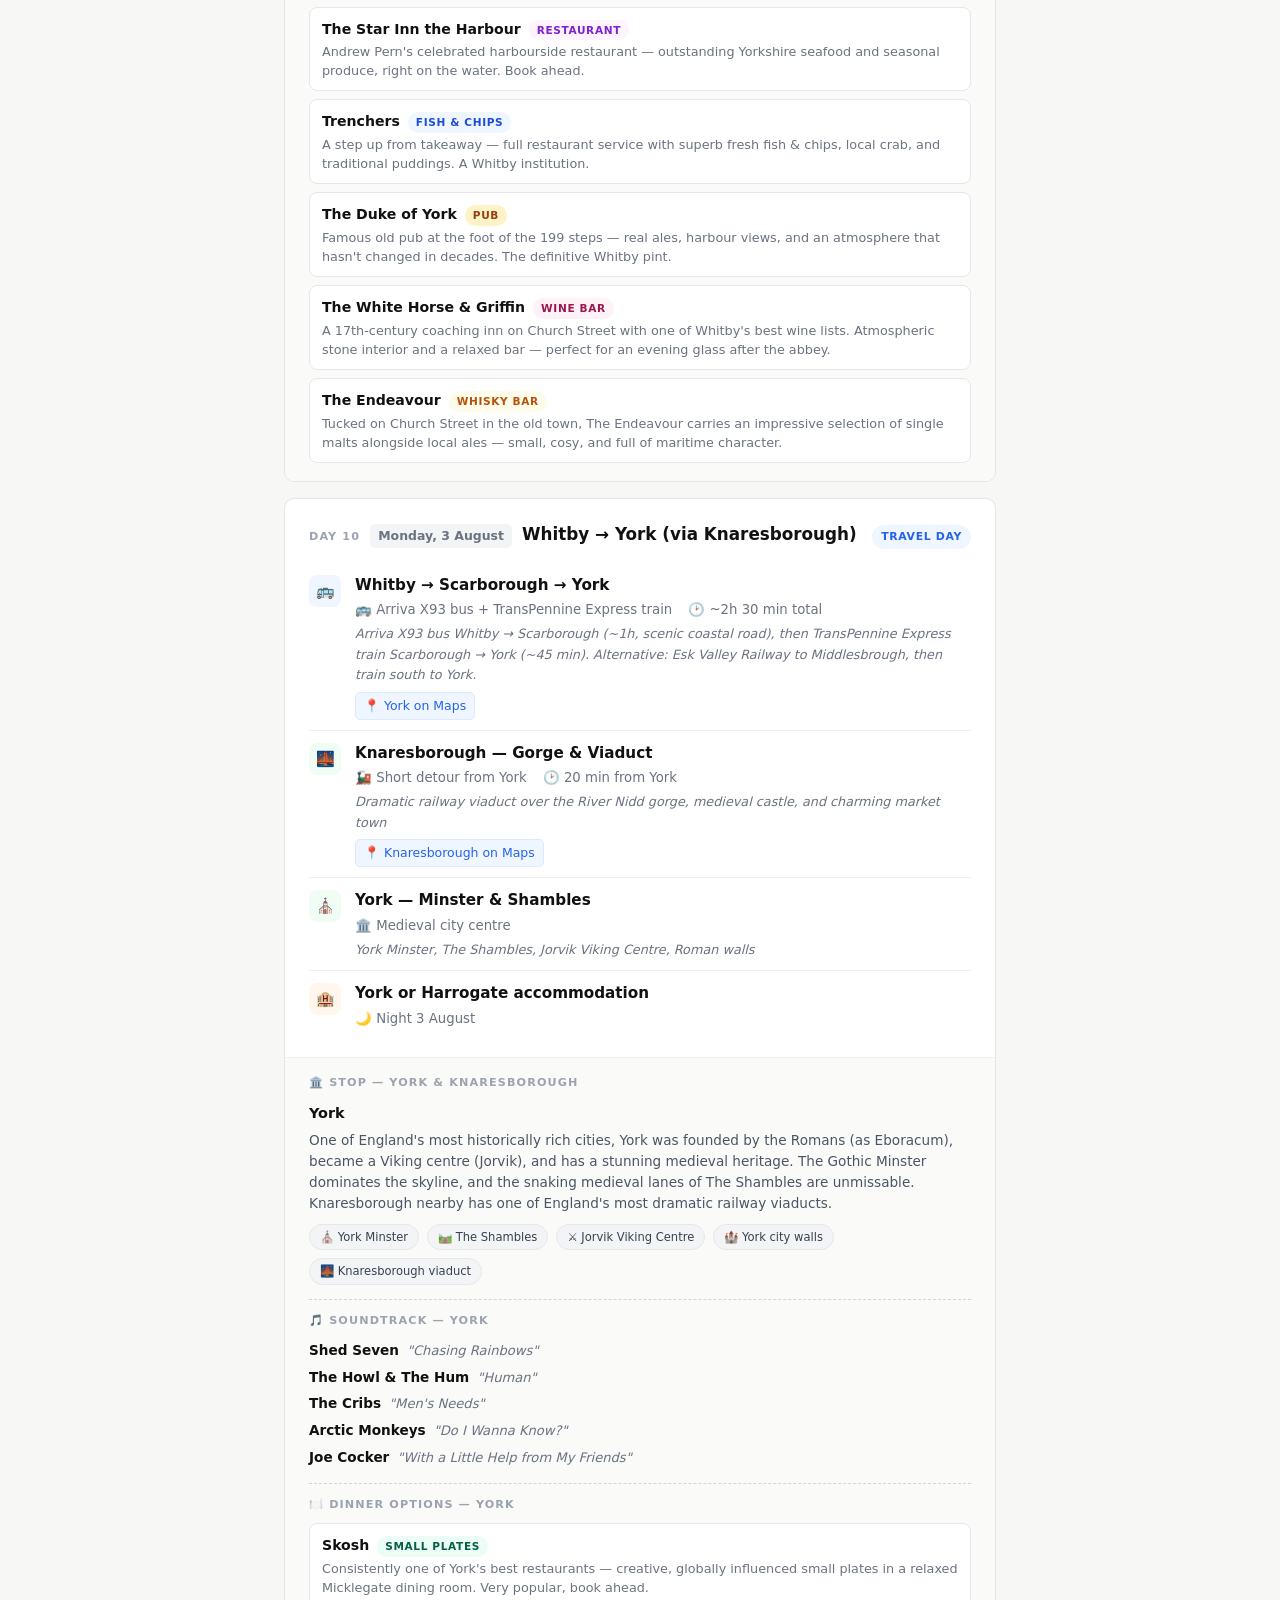
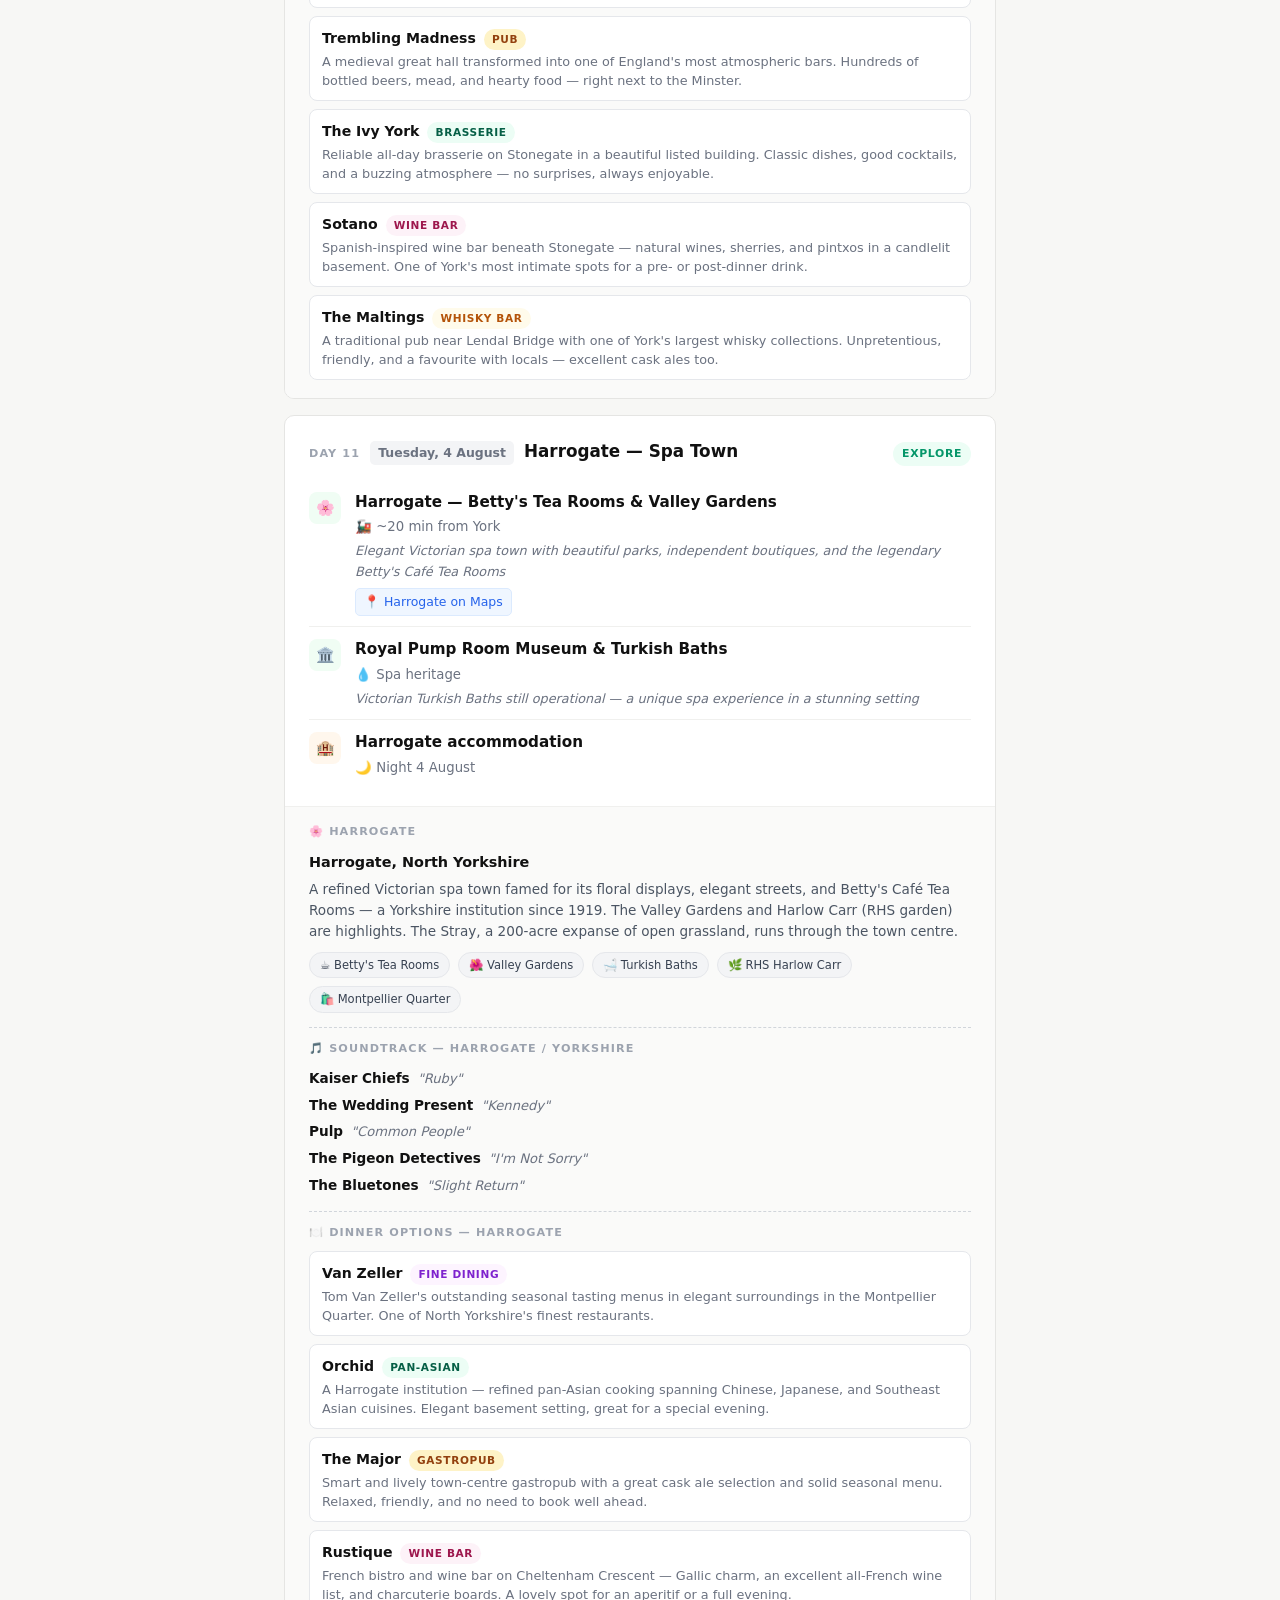
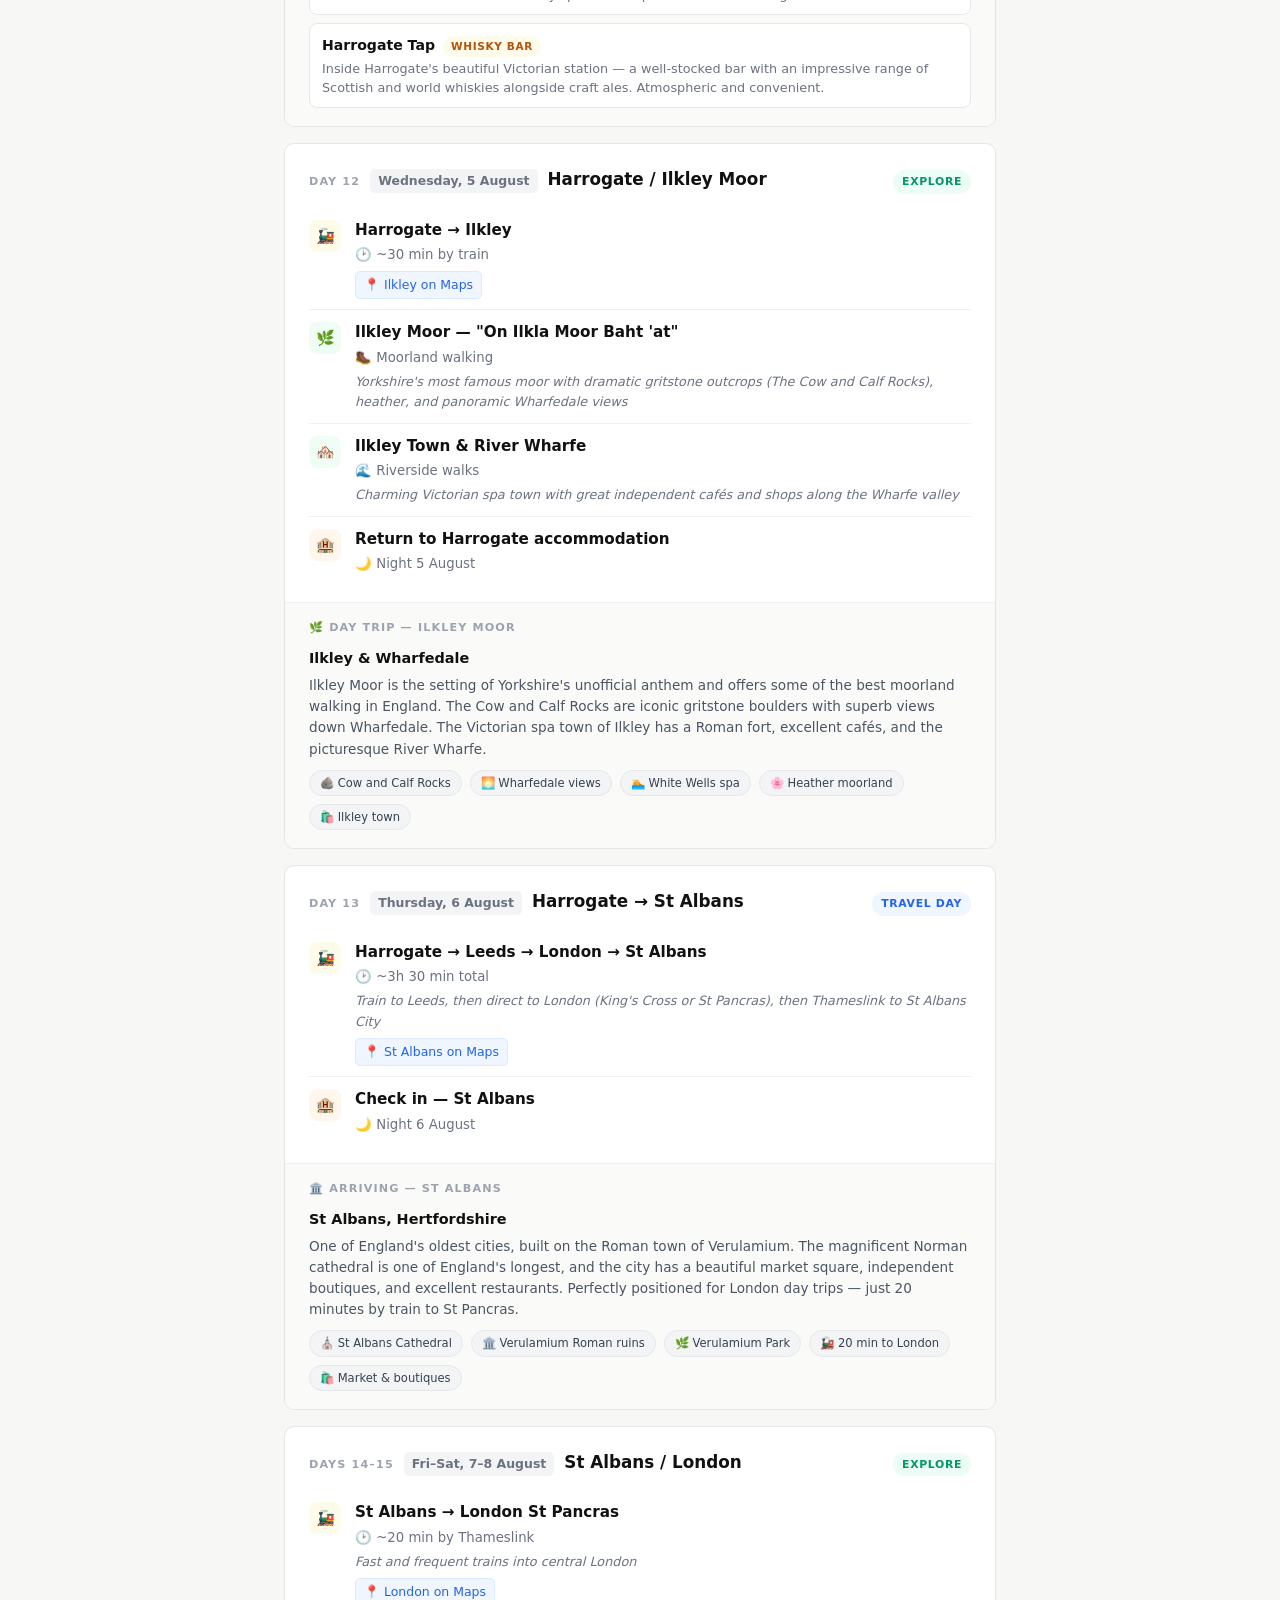
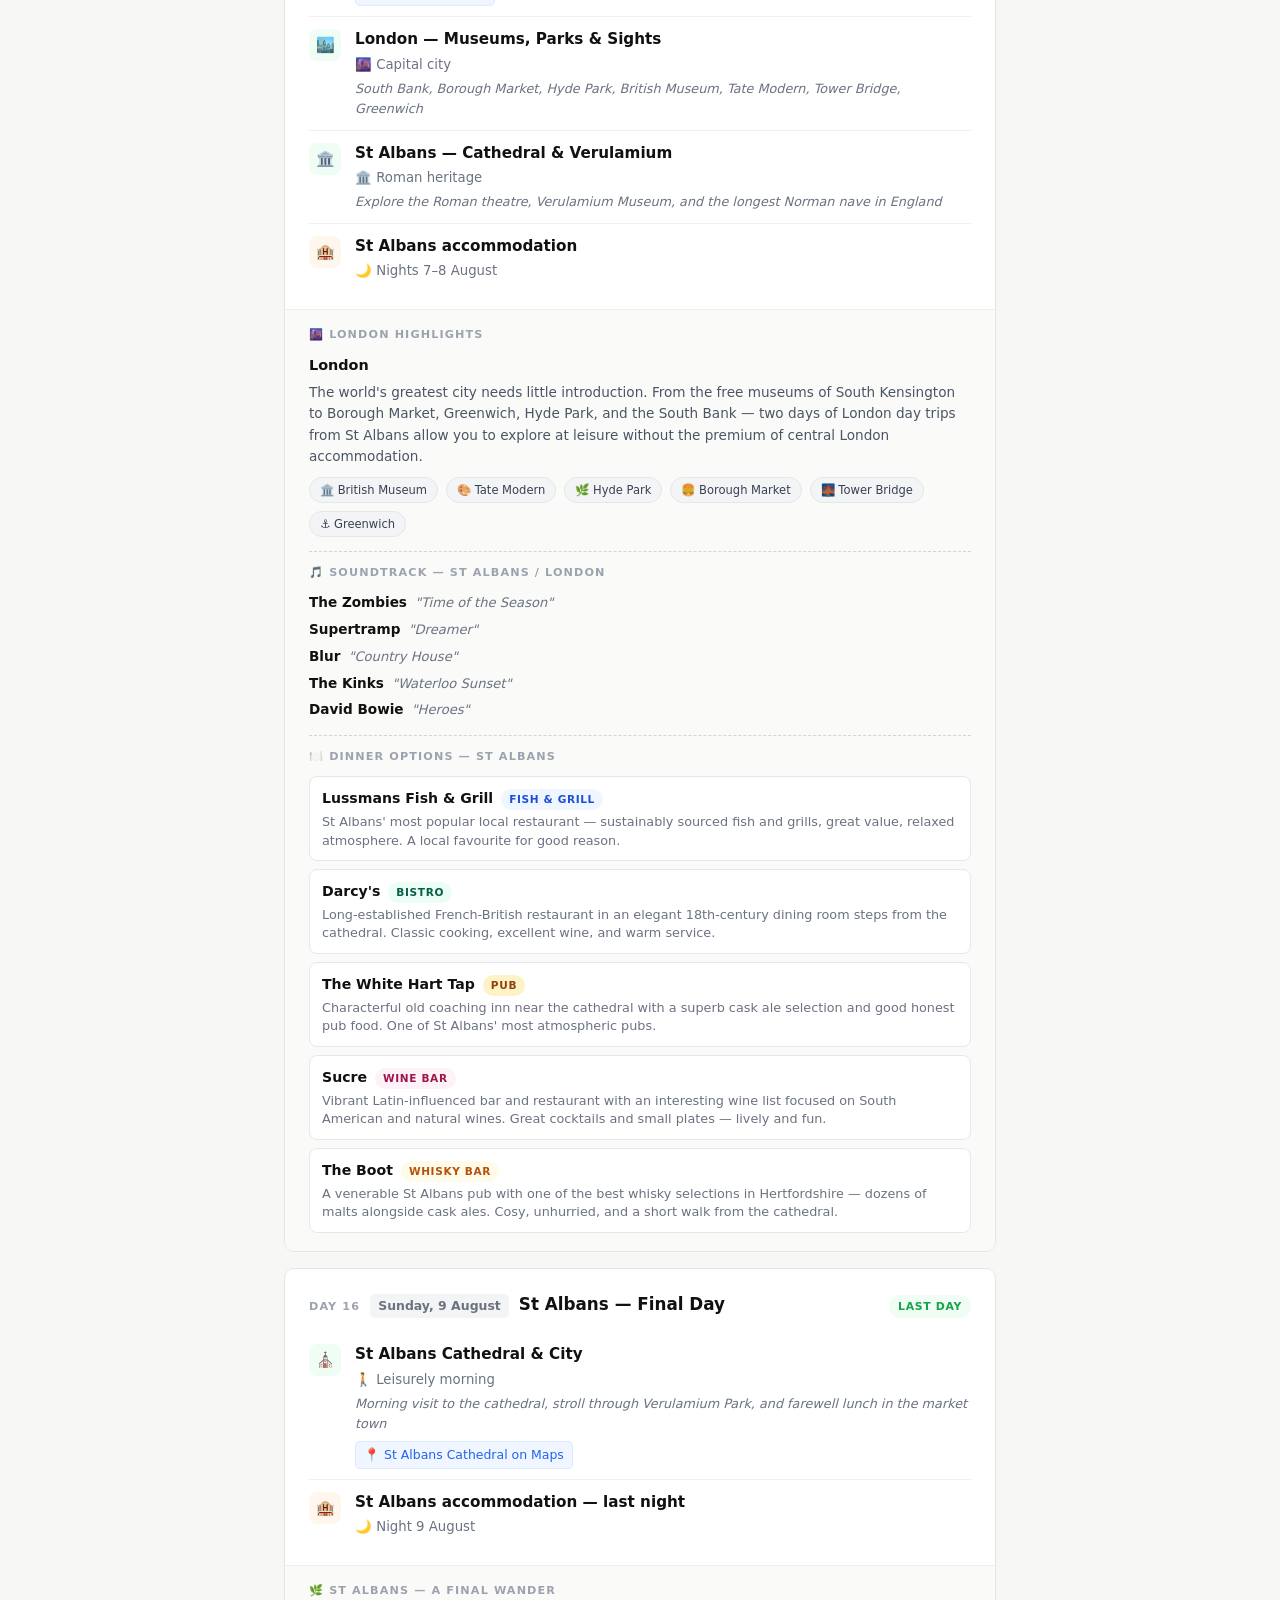
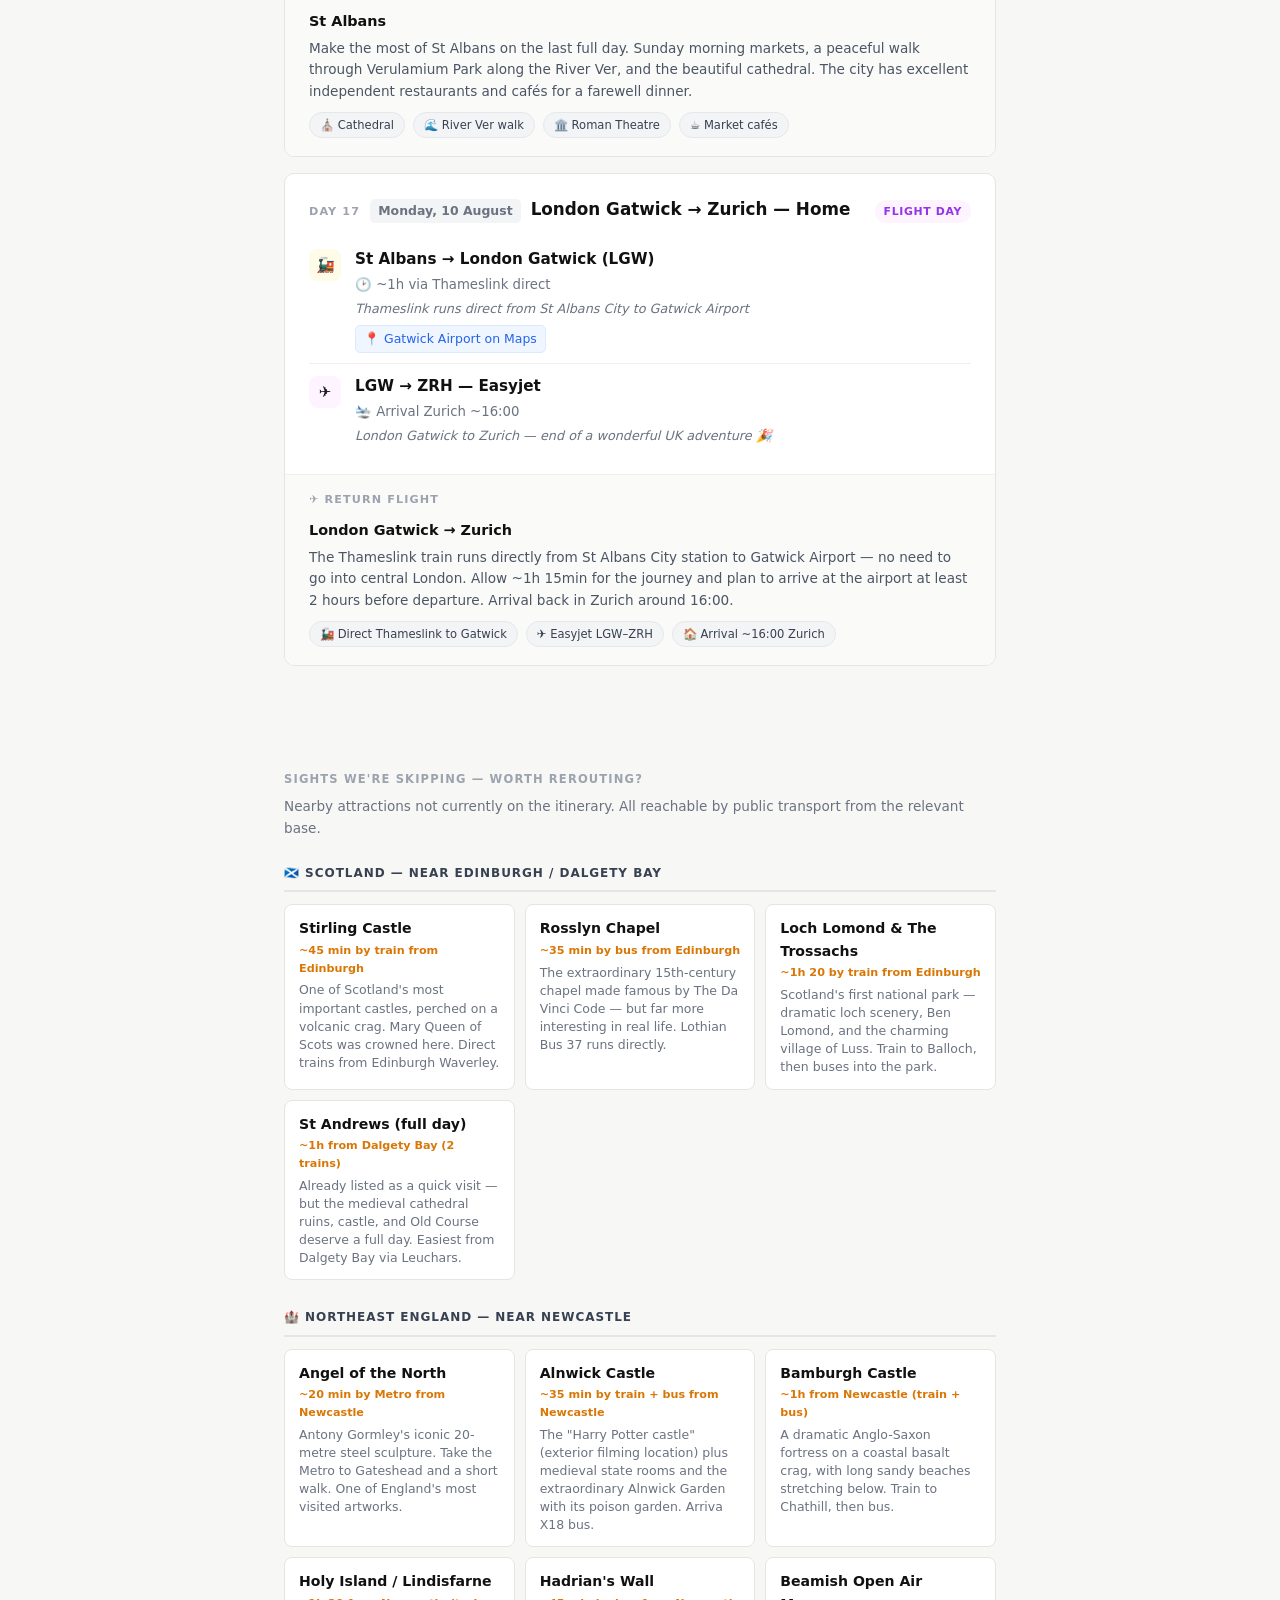
==== commit 2d41d786: "githubpage" ====
--- a/index.html
+++ b/index.html
@@ -234,6 +234,104 @@
       border-radius: 99px; padding: 3px 10px; font-weight: 500;
     }
 
+    /* ── Dining section ── */
+    .dining-section {
+      border-top: 1px dashed #d1d5db;
+      margin-top: 14px;
+      padding-top: 12px;
+    }
+    .dining-header {
+      font-size: .7rem; font-weight: 700;
+      letter-spacing: .1em; text-transform: uppercase;
+      color: #9ca3af; margin-bottom: 10px;
+    }
+    .dining-options { display: flex; flex-direction: column; gap: 8px; }
+    .dining-option {
+      padding: 10px 12px;
+      background: #fff;
+      border: 1px solid #e5e7eb;
+      border-radius: 8px;
+    }
+    .dining-option-top {
+      display: flex; align-items: baseline; gap: 8px;
+      flex-wrap: wrap; margin-bottom: 3px;
+    }
+    .dining-name { font-size: .88rem; font-weight: 700; color: #111; }
+    .dining-type {
+      font-size: .66rem; font-weight: 600;
+      letter-spacing: .06em; text-transform: uppercase;
+      padding: 2px 8px; border-radius: 99px;
+      background: #f3f4f6; color: #6b7280;
+    }
+    .dining-type.pub    { background: #fef3c7; color: #92400e; }
+    .dining-type.fish   { background: #eff6ff; color: #1d4ed8; }
+    .dining-type.fine   { background: #fdf4ff; color: #7e22ce; }
+    .dining-type.bistro { background: #ecfdf5; color: #065f46; }
+    .dining-type.wine   { background: #fdf2f8; color: #9d174d; }
+    .dining-type.whisky { background: #fffbeb; color: #b45309; }
+    .dining-desc { font-size: .8rem; color: #6b7280; line-height: 1.45; }
+
+    /* ── Music section ── */
+    .music-section {
+      border-top: 1px dashed #d1d5db;
+      margin-top: 14px; padding-top: 12px;
+    }
+    .music-header {
+      font-size: .7rem; font-weight: 700;
+      letter-spacing: .1em; text-transform: uppercase;
+      color: #9ca3af; margin-bottom: 10px;
+    }
+    .music-list { display: flex; flex-direction: column; gap: 5px; }
+    .music-item { display: flex; align-items: baseline; gap: 8px; flex-wrap: wrap; }
+    .music-artist { font-size: .85rem; font-weight: 700; color: #111; }
+    .music-track { font-size: .82rem; color: #6b7280; font-style: italic; }
+
+    /* ── Journey map ── */
+    .map-wrapper {
+      max-width: 760px; margin: 36px auto 0; padding: 0 24px;
+    }
+    .map-wrapper h2 {
+      font-size: .72rem; font-weight: 700; letter-spacing: .1em;
+      text-transform: uppercase; color: #9ca3af; margin-bottom: 14px;
+    }
+    .map-container {
+      background: #fff; border: 1px solid #e5e5e3;
+      border-radius: 12px; overflow: hidden;
+      padding: 16px; text-align: center;
+    }
+    .map-container svg { max-width: 420px; width: 100%; border-radius: 8px; }
+    .map-caption { font-size: .72rem; color: #9ca3af; margin-top: 8px; }
+
+    /* ── Missed hotspots ── */
+    .hotspot-section {
+      max-width: 760px; margin: 0 auto; padding: 0 24px 60px;
+    }
+    .hotspot-intro {
+      font-size: .85rem; color: #6b7280; margin-bottom: 24px; line-height: 1.6;
+    }
+    .hotspot-region-block { margin-bottom: 28px; }
+    .hotspot-region-title {
+      font-size: .75rem; font-weight: 700; letter-spacing: .08em;
+      text-transform: uppercase; color: #374151;
+      padding-bottom: 7px; margin-bottom: 12px;
+      border-bottom: 2px solid #e5e5e3;
+    }
+    .hotspot-cards {
+      display: grid;
+      grid-template-columns: repeat(auto-fill, minmax(210px, 1fr));
+      gap: 10px;
+    }
+    .hotspot-card {
+      background: #fff; border: 1px solid #e5e5e3;
+      border-radius: 8px; padding: 12px 14px;
+    }
+    .hotspot-name { font-size: .88rem; font-weight: 700; color: #111; display: block; }
+    .hotspot-dist {
+      font-size: .7rem; color: #d97706; font-weight: 600;
+      display: block; margin-top: 2px; margin-bottom: 4px;
+    }
+    .hotspot-desc { font-size: .78rem; color: #6b7280; line-height: 1.45; }
+
     /* ── Footer ── */
     footer {
       text-align: center; padding: 24px;
@@ -319,6 +417,90 @@
   </div>
 </div>
 
+<!-- Journey map -->
+<div class="map-wrapper">
+  <h2>Journey map</h2>
+  <div class="map-container">
+    <svg viewBox="0 0 420 590" xmlns="http://www.w3.org/2000/svg">
+      <!-- Sea background -->
+      <rect width="420" height="590" fill="#dbeafe" rx="8"/>
+
+      <!-- UK mainland outline (simplified) -->
+      <path d="M 50,520 L 108,502 L 145,497 L 175,492 L 220,473 L 282,478 L 348,460
+               L 365,420 L 360,384 L 292,290 L 228,240 L 200,194
+               L 184,175 L 174,155 L 180,140 L 196,114 L 200,83 L 153,29
+               L 79,33 L 69,29
+               L 62,71 L 48,157 L 38,200 L 35,220
+               L 68,244 L 75,259
+               L 90,278 L 140,295 L 118,330 L 90,380 L 57,418 L 85,445 L 148,441
+               L 175,443 L 160,465 L 140,490 L 100,505 L 70,515 L 50,520 Z"
+            fill="#f0ebe0" stroke="#c9bfa8" stroke-width="1.5" stroke-linejoin="round"/>
+
+      <!-- Day-trip connector lines -->
+      <line x1="148" y1="183" x2="177" y2="181" stroke="#f97316" stroke-width="1.5" stroke-dasharray="4,3"/>
+      <line x1="218" y1="240" x2="219" y2="251" stroke="#f97316" stroke-width="1.5" stroke-dasharray="4,3"/>
+      <line x1="220" y1="296" x2="240" y2="298" stroke="#f97316" stroke-width="1.5" stroke-dasharray="4,3"/>
+      <line x1="220" y1="296" x2="207" y2="300" stroke="#f97316" stroke-width="1.5" stroke-dasharray="4,3"/>
+      <line x1="273" y1="425" x2="282" y2="440" stroke="#f97316" stroke-width="1.5" stroke-dasharray="4,3"/>
+
+      <!-- Main route line -->
+      <polyline points="148,183 140,179 218,240 260,268 220,296 273,425 280,460"
+                fill="none" stroke="#dc2626" stroke-width="2.5"
+                stroke-linecap="round" stroke-linejoin="round"/>
+
+      <!-- Day-trip city dots (orange) -->
+      <circle cx="177" cy="181" r="4" fill="#f97316" stroke="white" stroke-width="1.5"/>
+      <circle cx="219" cy="251" r="4" fill="#f97316" stroke="white" stroke-width="1.5"/>
+      <circle cx="240" cy="298" r="4" fill="#f97316" stroke="white" stroke-width="1.5"/>
+      <circle cx="207" cy="300" r="4" fill="#f97316" stroke="white" stroke-width="1.5"/>
+      <circle cx="282" cy="440" r="4" fill="#f97316" stroke="white" stroke-width="1.5"/>
+
+      <!-- Overnight stay dots (blue) -->
+      <circle cx="140" cy="179" r="6" fill="#1d4ed8" stroke="white" stroke-width="2"/>
+      <circle cx="218" cy="240" r="6" fill="#1d4ed8" stroke="white" stroke-width="2"/>
+      <circle cx="260" cy="268" r="6" fill="#1d4ed8" stroke="white" stroke-width="2"/>
+      <circle cx="220" cy="296" r="6" fill="#1d4ed8" stroke="white" stroke-width="2"/>
+      <circle cx="273" cy="425" r="6" fill="#1d4ed8" stroke="white" stroke-width="2"/>
+
+      <!-- Flight dots (purple) -->
+      <circle cx="148" cy="183" r="7" fill="#7c3aed" stroke="white" stroke-width="2"/>
+      <circle cx="280" cy="460" r="7" fill="#7c3aed" stroke="white" stroke-width="2"/>
+
+      <!-- City labels -->
+      <text x="158" y="178" font-size="9" font-weight="700" fill="#111" font-family="system-ui,sans-serif">Edinburgh / Dalgety Bay</text>
+      <text x="158" y="190" font-size="7.5" fill="#7c3aed" font-family="system-ui,sans-serif">✈ EDI arrival 24 Jul</text>
+      <text x="183" y="193" font-size="8" fill="#92400e" font-family="system-ui,sans-serif">Dunbar ↗</text>
+      <text x="225" y="238" font-size="9" font-weight="700" fill="#111" font-family="system-ui,sans-serif">Newcastle</text>
+      <text x="225" y="258" font-size="7.5" fill="#92400e" font-family="system-ui,sans-serif">Durham ↓</text>
+      <text x="267" y="268" font-size="9" font-weight="700" fill="#111" font-family="system-ui,sans-serif">Whitby</text>
+      <text x="140" y="292" font-size="9" font-weight="700" fill="#111" font-family="system-ui,sans-serif">Harrogate</text>
+      <text x="244" y="296" font-size="7.5" fill="#92400e" font-family="system-ui,sans-serif">York ↗</text>
+      <text x="193" y="312" font-size="7.5" fill="#92400e" font-family="system-ui,sans-serif">Ilkley ↙</text>
+      <text x="279" y="422" font-size="9" font-weight="700" fill="#111" font-family="system-ui,sans-serif">St Albans</text>
+      <text x="288" y="438" font-size="7.5" fill="#92400e" font-family="system-ui,sans-serif">London ↗</text>
+      <text x="287" y="462" font-size="9" font-weight="700" fill="#7c3aed" font-family="system-ui,sans-serif">✈ Gatwick</text>
+
+      <!-- Legend -->
+      <rect x="15" y="530" width="155" height="52" rx="6" fill="white" fill-opacity="0.88"/>
+      <circle cx="28" cy="543" r="5" fill="#7c3aed" stroke="white" stroke-width="1.5"/>
+      <text x="38" y="547" font-size="8" fill="#374151" font-family="system-ui,sans-serif">Flight (arrival/departure)</text>
+      <circle cx="28" cy="558" r="5" fill="#1d4ed8" stroke="white" stroke-width="1.5"/>
+      <text x="38" y="562" font-size="8" fill="#374151" font-family="system-ui,sans-serif">Overnight stay</text>
+      <circle cx="28" cy="573" r="4" fill="#f97316" stroke="white" stroke-width="1.5"/>
+      <text x="38" y="577" font-size="8" fill="#374151" font-family="system-ui,sans-serif">Day trip</text>
+
+      <!-- North arrow -->
+      <g transform="translate(385,38)">
+        <circle r="15" fill="white" fill-opacity="0.85"/>
+        <text x="0" y="-3" text-anchor="middle" font-size="9" font-weight="700" fill="#374151" font-family="system-ui,sans-serif">N</text>
+        <polygon points="0,-12 3,-4 0,-7 -3,-4" fill="#374151"/>
+        <polygon points="0,12 3,4 0,7 -3,4" fill="#9ca3af"/>
+      </g>
+    </svg>
+    <p class="map-caption">Simplified overview — red line = main route, orange = day trips</p>
+  </div>
+</div>
+
 <main>
   <div class="section-label">Itinerary</div>
 
@@ -345,13 +527,14 @@
       </div>
 
       <div class="segment">
-        <div class="seg-icon train">🚌</div>
-        <div class="seg-body">
-          <div class="seg-route">Edinburgh Airport → Dalgety Bay</div>
-          <div class="seg-meta">
-            <span>🕗 ~30–45 min drive</span>
-          </div>
-          <div class="seg-note">Cross the Forth Road Bridge</div>
+        <div class="seg-icon train">🚋</div>
+        <div class="seg-body">
+          <div class="seg-route">Edinburgh Airport → Haymarket → Dalgety Bay</div>
+          <div class="seg-meta">
+            <span>🚊 Edinburgh Trams + ScotRail</span>
+            <span>🕗 ~55 min total</span>
+          </div>
+          <div class="seg-note">Edinburgh Trams from Airport to Haymarket (~30 min, runs every 8 min), then ScotRail Fife Circle northbound to Dalgety Bay (~20 min). Trains every 30 min — cross under the Forth.</div>
         </div>
       </div>
 
@@ -378,6 +561,46 @@
         <span class="highlight-chip">🌉 Forth bridges nearby</span>
         <span class="highlight-chip">🏰 Edinburgh ~25 mi</span>
         <span class="highlight-chip">🇬🇧 Scotland</span>
+      </div>
+      <div class="dining-section">
+        <div class="dining-header">🍽️ Dinner options — Edinburgh</div>
+        <div class="dining-options">
+          <div class="dining-option">
+            <div class="dining-option-top">
+              <span class="dining-name">Timberyard</span>
+              <span class="dining-type bistro">Restaurant</span>
+            </div>
+            <div class="dining-desc">Award-winning sustainable Scottish cooking in a converted Victorian warehouse in the Grassmarket. Seasonal, locally sourced — genuinely excellent.</div>
+          </div>
+          <div class="dining-option">
+            <div class="dining-option-top">
+              <span class="dining-name">Café St Honoré</span>
+              <span class="dining-type bistro">Bistro</span>
+            </div>
+            <div class="dining-desc">Charming French-Scottish bistro tucked down a New Town lane. Classic dishes, excellent wine list, and a warm neighbourhood atmosphere.</div>
+          </div>
+          <div class="dining-option">
+            <div class="dining-option-top">
+              <span class="dining-name">The Hanging Bat</span>
+              <span class="dining-type pub">Pub</span>
+            </div>
+            <div class="dining-desc">Edinburgh's beloved craft beer bar on Lothian Road — huge tap selection, great burgers, and lively atmosphere. No booking needed.</div>
+          </div>
+          <div class="dining-option">
+            <div class="dining-option-top">
+              <span class="dining-name">Divino Enoteca</span>
+              <span class="dining-type wine">Wine bar</span>
+            </div>
+            <div class="dining-desc">Italian enoteca on Merchant Street with 200+ wines by the glass or bottle. Excellent charcuterie and cheeses — ideal for a relaxed evening in the Old Town.</div>
+          </div>
+          <div class="dining-option">
+            <div class="dining-option-top">
+              <span class="dining-name">The Bow Bar</span>
+              <span class="dining-type whisky">Whisky bar</span>
+            </div>
+            <div class="dining-desc">A legendary Edinburgh institution on West Bow — over 300 single malts, no music, no food. Just serious whisky and conversation. The definitive Scottish whisky bar.</div>
+          </div>
+        </div>
       </div>
     </div>
   </div>
@@ -436,6 +659,16 @@
         <span class="highlight-chip">🦅 Bass Rock</span>
         <span class="highlight-chip">🏘️ East Neuk villages</span>
       </div>
+      <div class="music-section">
+        <div class="music-header">🎵 Soundtrack — Edinburgh</div>
+        <div class="music-list">
+          <div class="music-item"><span class="music-artist">The Proclaimers</span><span class="music-track">"I'm Gonna Be (500 Miles)"</span></div>
+          <div class="music-item"><span class="music-artist">Franz Ferdinand</span><span class="music-track">"Take Me Out"</span></div>
+          <div class="music-item"><span class="music-artist">Frightened Rabbit</span><span class="music-track">"Modern Leper"</span></div>
+          <div class="music-item"><span class="music-artist">Mogwai</span><span class="music-track">"Auto Rock"</span></div>
+          <div class="music-item"><span class="music-artist">Biffy Clyro</span><span class="music-track">"Mountains"</span></div>
+        </div>
+      </div>
     </div>
   </div>
 
@@ -450,13 +683,14 @@
       </div>
 
       <div class="segment">
-        <div class="seg-icon car">🚗</div>
-        <div class="seg-body">
-          <div class="seg-route">Dalgety Bay → Dunbar</div>
-          <div class="seg-meta">
-            <span>🕑 ~1h 20 min drive</span>
-            <span>📏 ~20 miles</span>
-          </div>
+        <div class="seg-icon train">🚂</div>
+        <div class="seg-body">
+          <div class="seg-route">Dalgety Bay → Edinburgh Waverley → Dunbar</div>
+          <div class="seg-meta">
+            <span>🚉 ScotRail + LNER/ScotRail</span>
+            <span>🕑 ~1h 10 min (2 trains)</span>
+          </div>
+          <div class="seg-note">ScotRail Fife Circle south to Edinburgh Waverley (~20 min), then LNER or ScotRail south on the East Coast Main Line to Dunbar (~30 min). Trains run frequently.</div>
           <a class="maps-link" href="https://maps.google.com/?q=Dunbar,+East+Lothian,+Scotland" target="_blank">📍 Dunbar on Maps</a>
         </div>
       </div>
@@ -593,6 +827,56 @@
         <span class="highlight-chip">🌿 Jesmond Dene</span>
         <span class="highlight-chip">🏰 Hadrian's Wall nearby</span>
       </div>
+      <div class="music-section">
+        <div class="music-header">🎵 Soundtrack — Newcastle</div>
+        <div class="music-list">
+          <div class="music-item"><span class="music-artist">Sam Fender</span><span class="music-track">"Hypersonic Missiles"</span></div>
+          <div class="music-item"><span class="music-artist">The Animals</span><span class="music-track">"House of the Rising Sun"</span></div>
+          <div class="music-item"><span class="music-artist">Sting</span><span class="music-track">"Every Breath You Take"</span></div>
+          <div class="music-item"><span class="music-artist">Mark Knopfler</span><span class="music-track">"Going Home (Local Hero)"</span></div>
+          <div class="music-item"><span class="music-artist">Pet Shop Boys</span><span class="music-track">"West End Girls"</span></div>
+        </div>
+      </div>
+      <div class="dining-section">
+        <div class="dining-header">🍽️ Dinner options — Newcastle</div>
+        <div class="dining-options">
+          <div class="dining-option">
+            <div class="dining-option-top">
+              <span class="dining-name">House of Tides</span>
+              <span class="dining-type fine">Fine dining</span>
+            </div>
+            <div class="dining-desc">Kenny Atkinson's Michelin-starred restaurant in a 16th-century merchant's house on the Quayside. Outstanding modern British cooking — book well ahead.</div>
+          </div>
+          <div class="dining-option">
+            <div class="dining-option-top">
+              <span class="dining-name">Dobson &amp; Parnell</span>
+              <span class="dining-type bistro">Bistro</span>
+            </div>
+            <div class="dining-desc">Refined British brasserie on the Quayside in a beautifully restored warehouse space. Excellent seafood, great cocktails, relaxed atmosphere.</div>
+          </div>
+          <div class="dining-option">
+            <div class="dining-option-top">
+              <span class="dining-name">The Broad Chare</span>
+              <span class="dining-type pub">Pub</span>
+            </div>
+            <div class="dining-desc">Terry Laybourne's acclaimed Quayside pub with serious food and a stellar real ale selection. Steak and kidney pudding, potted crab — proper pub classics done brilliantly.</div>
+          </div>
+          <div class="dining-option">
+            <div class="dining-option-top">
+              <span class="dining-name">Barluga</span>
+              <span class="dining-type wine">Wine bar</span>
+            </div>
+            <div class="dining-desc">Stylish wine bar and brasserie on Grey Street — one of England's finest Victorian streets. Great wine list, cocktails, and light bites in an elegant setting.</div>
+          </div>
+          <div class="dining-option">
+            <div class="dining-option-top">
+              <span class="dining-name">The Centurion</span>
+              <span class="dining-type whisky">Whisky bar</span>
+            </div>
+            <div class="dining-desc">A breathtaking Victorian bar inside Newcastle Central Station — high vaulted ceilings, stained glass, and an excellent spirits selection including a strong whisky range.</div>
+          </div>
+        </div>
+      </div>
     </div>
   </div>
 
@@ -727,11 +1011,11 @@
       <div class="segment">
         <div class="seg-icon explore">🌿</div>
         <div class="seg-body">
-          <div class="seg-route">North York Moors National Park</div>
-          <div class="seg-meta">
-            <span>🚗 Short drive from Whitby</span>
-          </div>
-          <div class="seg-note">Heather moorland, steam railway (North Yorkshire Moors Railway), charming villages like Goathland</div>
+          <div class="seg-route">North York Moors — via Steam Railway</div>
+          <div class="seg-meta">
+            <span>🚂 NYMR from Whitby station</span>
+          </div>
+          <div class="seg-note">Take the North Yorkshire Moors Railway steam train directly from Whitby to Goathland (~30 min) or Pickering (~1h). Heather moorland, dramatic gritstone, charming villages — Goathland is "Heartbeat" country.</div>
           <a class="maps-link" href="https://maps.google.com/?q=North+York+Moors+National+Park" target="_blank">📍 North York Moors on Maps</a>
         </div>
       </div>
@@ -767,6 +1051,56 @@
         <span class="highlight-chip">🏘️ Robin Hood's Bay</span>
         <span class="highlight-chip">⚓ Harbour market</span>
       </div>
+      <div class="music-section">
+        <div class="music-header">🎵 Soundtrack — Whitby &amp; the Moors</div>
+        <div class="music-list">
+          <div class="music-item"><span class="music-artist">The Unthanks</span><span class="music-track">"Last"</span></div>
+          <div class="music-item"><span class="music-artist">Kate Rusby</span><span class="music-track">"Underneath the Stars"</span></div>
+          <div class="music-item"><span class="music-artist">Elbow</span><span class="music-track">"One Day Like This"</span></div>
+          <div class="music-item"><span class="music-artist">Nick Drake</span><span class="music-track">"Northern Sky"</span></div>
+          <div class="music-item"><span class="music-artist">Richard Hawley</span><span class="music-track">"Tonight the Streets Are Ours"</span></div>
+        </div>
+      </div>
+      <div class="dining-section">
+        <div class="dining-header">🍽️ Dinner options — Whitby</div>
+        <div class="dining-options">
+          <div class="dining-option">
+            <div class="dining-option-top">
+              <span class="dining-name">The Star Inn the Harbour</span>
+              <span class="dining-type fine">Restaurant</span>
+            </div>
+            <div class="dining-desc">Andrew Pern's celebrated harbourside restaurant — outstanding Yorkshire seafood and seasonal produce, right on the water. Book ahead.</div>
+          </div>
+          <div class="dining-option">
+            <div class="dining-option-top">
+              <span class="dining-name">Trenchers</span>
+              <span class="dining-type fish">Fish &amp; chips</span>
+            </div>
+            <div class="dining-desc">A step up from takeaway — full restaurant service with superb fresh fish &amp; chips, local crab, and traditional puddings. A Whitby institution.</div>
+          </div>
+          <div class="dining-option">
+            <div class="dining-option-top">
+              <span class="dining-name">The Duke of York</span>
+              <span class="dining-type pub">Pub</span>
+            </div>
+            <div class="dining-desc">Famous old pub at the foot of the 199 steps — real ales, harbour views, and an atmosphere that hasn't changed in decades. The definitive Whitby pint.</div>
+          </div>
+          <div class="dining-option">
+            <div class="dining-option-top">
+              <span class="dining-name">The White Horse &amp; Griffin</span>
+              <span class="dining-type wine">Wine bar</span>
+            </div>
+            <div class="dining-desc">A 17th-century coaching inn on Church Street with one of Whitby's best wine lists. Atmospheric stone interior and a relaxed bar — perfect for an evening glass after the abbey.</div>
+          </div>
+          <div class="dining-option">
+            <div class="dining-option-top">
+              <span class="dining-name">The Endeavour</span>
+              <span class="dining-type whisky">Whisky bar</span>
+            </div>
+            <div class="dining-desc">Tucked on Church Street in the old town, The Endeavour carries an impressive selection of single malts alongside local ales — small, cosy, and full of maritime character.</div>
+          </div>
+        </div>
+      </div>
     </div>
   </div>
 
@@ -781,12 +1115,14 @@
       </div>
 
       <div class="segment">
-        <div class="seg-icon train">🚂</div>
-        <div class="seg-body">
-          <div class="seg-route">Whitby → York</div>
-          <div class="seg-meta">
-            <span>🕑 ~2h by bus/train</span>
-          </div>
+        <div class="seg-icon bus">🚌</div>
+        <div class="seg-body">
+          <div class="seg-route">Whitby → Scarborough → York</div>
+          <div class="seg-meta">
+            <span>🚌 Arriva X93 bus + TransPennine Express train</span>
+            <span>🕑 ~2h 30 min total</span>
+          </div>
+          <div class="seg-note">Arriva X93 bus Whitby → Scarborough (~1h, scenic coastal road), then TransPennine Express train Scarborough → York (~45 min). Alternative: Esk Valley Railway to Middlesbrough, then train south to York.</div>
           <a class="maps-link" href="https://maps.google.com/?q=York,+England" target="_blank">📍 York on Maps</a>
         </div>
       </div>
@@ -835,6 +1171,56 @@
         <span class="highlight-chip">🏰 York city walls</span>
         <span class="highlight-chip">🌉 Knaresborough viaduct</span>
       </div>
+      <div class="music-section">
+        <div class="music-header">🎵 Soundtrack — York</div>
+        <div class="music-list">
+          <div class="music-item"><span class="music-artist">Shed Seven</span><span class="music-track">"Chasing Rainbows"</span></div>
+          <div class="music-item"><span class="music-artist">The Howl &amp; The Hum</span><span class="music-track">"Human"</span></div>
+          <div class="music-item"><span class="music-artist">The Cribs</span><span class="music-track">"Men's Needs"</span></div>
+          <div class="music-item"><span class="music-artist">Arctic Monkeys</span><span class="music-track">"Do I Wanna Know?"</span></div>
+          <div class="music-item"><span class="music-artist">Joe Cocker</span><span class="music-track">"With a Little Help from My Friends"</span></div>
+        </div>
+      </div>
+      <div class="dining-section">
+        <div class="dining-header">🍽️ Dinner options — York</div>
+        <div class="dining-options">
+          <div class="dining-option">
+            <div class="dining-option-top">
+              <span class="dining-name">Skosh</span>
+              <span class="dining-type bistro">Small plates</span>
+            </div>
+            <div class="dining-desc">Consistently one of York's best restaurants — creative, globally influenced small plates in a relaxed Micklegate dining room. Very popular, book ahead.</div>
+          </div>
+          <div class="dining-option">
+            <div class="dining-option-top">
+              <span class="dining-name">Trembling Madness</span>
+              <span class="dining-type pub">Pub</span>
+            </div>
+            <div class="dining-desc">A medieval great hall transformed into one of England's most atmospheric bars. Hundreds of bottled beers, mead, and hearty food — right next to the Minster.</div>
+          </div>
+          <div class="dining-option">
+            <div class="dining-option-top">
+              <span class="dining-name">The Ivy York</span>
+              <span class="dining-type bistro">Brasserie</span>
+            </div>
+            <div class="dining-desc">Reliable all-day brasserie on Stonegate in a beautiful listed building. Classic dishes, good cocktails, and a buzzing atmosphere — no surprises, always enjoyable.</div>
+          </div>
+          <div class="dining-option">
+            <div class="dining-option-top">
+              <span class="dining-name">Sotano</span>
+              <span class="dining-type wine">Wine bar</span>
+            </div>
+            <div class="dining-desc">Spanish-inspired wine bar beneath Stonegate — natural wines, sherries, and pintxos in a candlelit basement. One of York's most intimate spots for a pre- or post-dinner drink.</div>
+          </div>
+          <div class="dining-option">
+            <div class="dining-option-top">
+              <span class="dining-name">The Maltings</span>
+              <span class="dining-type whisky">Whisky bar</span>
+            </div>
+            <div class="dining-desc">A traditional pub near Lendal Bridge with one of York's largest whisky collections. Unpretentious, friendly, and a favourite with locals — excellent cask ales too.</div>
+          </div>
+        </div>
+      </div>
     </div>
   </div>
 
@@ -890,6 +1276,56 @@
         <span class="highlight-chip">🛁 Turkish Baths</span>
         <span class="highlight-chip">🌿 RHS Harlow Carr</span>
         <span class="highlight-chip">🛍️ Montpellier Quarter</span>
+      </div>
+      <div class="music-section">
+        <div class="music-header">🎵 Soundtrack — Harrogate / Yorkshire</div>
+        <div class="music-list">
+          <div class="music-item"><span class="music-artist">Kaiser Chiefs</span><span class="music-track">"Ruby"</span></div>
+          <div class="music-item"><span class="music-artist">The Wedding Present</span><span class="music-track">"Kennedy"</span></div>
+          <div class="music-item"><span class="music-artist">Pulp</span><span class="music-track">"Common People"</span></div>
+          <div class="music-item"><span class="music-artist">The Pigeon Detectives</span><span class="music-track">"I'm Not Sorry"</span></div>
+          <div class="music-item"><span class="music-artist">The Bluetones</span><span class="music-track">"Slight Return"</span></div>
+        </div>
+      </div>
+      <div class="dining-section">
+        <div class="dining-header">🍽️ Dinner options — Harrogate</div>
+        <div class="dining-options">
+          <div class="dining-option">
+            <div class="dining-option-top">
+              <span class="dining-name">Van Zeller</span>
+              <span class="dining-type fine">Fine dining</span>
+            </div>
+            <div class="dining-desc">Tom Van Zeller's outstanding seasonal tasting menus in elegant surroundings in the Montpellier Quarter. One of North Yorkshire's finest restaurants.</div>
+          </div>
+          <div class="dining-option">
+            <div class="dining-option-top">
+              <span class="dining-name">Orchid</span>
+              <span class="dining-type bistro">Pan-Asian</span>
+            </div>
+            <div class="dining-desc">A Harrogate institution — refined pan-Asian cooking spanning Chinese, Japanese, and Southeast Asian cuisines. Elegant basement setting, great for a special evening.</div>
+          </div>
+          <div class="dining-option">
+            <div class="dining-option-top">
+              <span class="dining-name">The Major</span>
+              <span class="dining-type pub">Gastropub</span>
+            </div>
+            <div class="dining-desc">Smart and lively town-centre gastropub with a great cask ale selection and solid seasonal menu. Relaxed, friendly, and no need to book well ahead.</div>
+          </div>
+          <div class="dining-option">
+            <div class="dining-option-top">
+              <span class="dining-name">Rustique</span>
+              <span class="dining-type wine">Wine bar</span>
+            </div>
+            <div class="dining-desc">French bistro and wine bar on Cheltenham Crescent — Gallic charm, an excellent all-French wine list, and charcuterie boards. A lovely spot for an aperitif or a full evening.</div>
+          </div>
+          <div class="dining-option">
+            <div class="dining-option-top">
+              <span class="dining-name">Harrogate Tap</span>
+              <span class="dining-type whisky">Whisky bar</span>
+            </div>
+            <div class="dining-desc">Inside Harrogate's beautiful Victorian station — a well-stocked bar with an impressive range of Scottish and world whiskies alongside craft ales. Atmospheric and convenient.</div>
+          </div>
+        </div>
       </div>
     </div>
   </div>
@@ -1070,6 +1506,56 @@
         <span class="highlight-chip">🌉 Tower Bridge</span>
         <span class="highlight-chip">⚓ Greenwich</span>
       </div>
+      <div class="music-section">
+        <div class="music-header">🎵 Soundtrack — St Albans / London</div>
+        <div class="music-list">
+          <div class="music-item"><span class="music-artist">The Zombies</span><span class="music-track">"Time of the Season"</span></div>
+          <div class="music-item"><span class="music-artist">Supertramp</span><span class="music-track">"Dreamer"</span></div>
+          <div class="music-item"><span class="music-artist">Blur</span><span class="music-track">"Country House"</span></div>
+          <div class="music-item"><span class="music-artist">The Kinks</span><span class="music-track">"Waterloo Sunset"</span></div>
+          <div class="music-item"><span class="music-artist">David Bowie</span><span class="music-track">"Heroes"</span></div>
+        </div>
+      </div>
+      <div class="dining-section">
+        <div class="dining-header">🍽️ Dinner options — St Albans</div>
+        <div class="dining-options">
+          <div class="dining-option">
+            <div class="dining-option-top">
+              <span class="dining-name">Lussmans Fish &amp; Grill</span>
+              <span class="dining-type fish">Fish &amp; grill</span>
+            </div>
+            <div class="dining-desc">St Albans' most popular local restaurant — sustainably sourced fish and grills, great value, relaxed atmosphere. A local favourite for good reason.</div>
+          </div>
+          <div class="dining-option">
+            <div class="dining-option-top">
+              <span class="dining-name">Darcy's</span>
+              <span class="dining-type bistro">Bistro</span>
+            </div>
+            <div class="dining-desc">Long-established French-British restaurant in an elegant 18th-century dining room steps from the cathedral. Classic cooking, excellent wine, and warm service.</div>
+          </div>
+          <div class="dining-option">
+            <div class="dining-option-top">
+              <span class="dining-name">The White Hart Tap</span>
+              <span class="dining-type pub">Pub</span>
+            </div>
+            <div class="dining-desc">Characterful old coaching inn near the cathedral with a superb cask ale selection and good honest pub food. One of St Albans' most atmospheric pubs.</div>
+          </div>
+          <div class="dining-option">
+            <div class="dining-option-top">
+              <span class="dining-name">Sucre</span>
+              <span class="dining-type wine">Wine bar</span>
+            </div>
+            <div class="dining-desc">Vibrant Latin-influenced bar and restaurant with an interesting wine list focused on South American and natural wines. Great cocktails and small plates — lively and fun.</div>
+          </div>
+          <div class="dining-option">
+            <div class="dining-option-top">
+              <span class="dining-name">The Boot</span>
+              <span class="dining-type whisky">Whisky bar</span>
+            </div>
+            <div class="dining-desc">A venerable St Albans pub with one of the best whisky selections in Hertfordshire — dozens of malts alongside cask ales. Cosy, unhurried, and a short walk from the cathedral.</div>
+          </div>
+        </div>
+      </div>
     </div>
   </div>
 
@@ -1165,6 +1651,157 @@
 
 </main>
 
+<!-- Missed hotspots -->
+<div class="hotspot-section">
+  <div class="section-label" style="margin-bottom:8px;">Sights we're skipping — worth rerouting?</div>
+  <p class="hotspot-intro">Nearby attractions not currently on the itinerary. All reachable by public transport from the relevant base.</p>
+
+  <div class="hotspot-region-block">
+    <div class="hotspot-region-title">🏴󠁧󠁢󠁳󠁣󠁴󠁿 Scotland — near Edinburgh / Dalgety Bay</div>
+    <div class="hotspot-cards">
+      <div class="hotspot-card">
+        <span class="hotspot-name">Stirling Castle</span>
+        <span class="hotspot-dist">~45 min by train from Edinburgh</span>
+        <div class="hotspot-desc">One of Scotland's most important castles, perched on a volcanic crag. Mary Queen of Scots was crowned here. Direct trains from Edinburgh Waverley.</div>
+      </div>
+      <div class="hotspot-card">
+        <span class="hotspot-name">Rosslyn Chapel</span>
+        <span class="hotspot-dist">~35 min by bus from Edinburgh</span>
+        <div class="hotspot-desc">The extraordinary 15th-century chapel made famous by The Da Vinci Code — but far more interesting in real life. Lothian Bus 37 runs directly.</div>
+      </div>
+      <div class="hotspot-card">
+        <span class="hotspot-name">Loch Lomond &amp; The Trossachs</span>
+        <span class="hotspot-dist">~1h 20 by train from Edinburgh</span>
+        <div class="hotspot-desc">Scotland's first national park — dramatic loch scenery, Ben Lomond, and the charming village of Luss. Train to Balloch, then buses into the park.</div>
+      </div>
+      <div class="hotspot-card">
+        <span class="hotspot-name">St Andrews (full day)</span>
+        <span class="hotspot-dist">~1h from Dalgety Bay (2 trains)</span>
+        <div class="hotspot-desc">Already listed as a quick visit — but the medieval cathedral ruins, castle, and Old Course deserve a full day. Easiest from Dalgety Bay via Leuchars.</div>
+      </div>
+    </div>
+  </div>
+
+  <div class="hotspot-region-block">
+    <div class="hotspot-region-title">🏰 Northeast England — near Newcastle</div>
+    <div class="hotspot-cards">
+      <div class="hotspot-card">
+        <span class="hotspot-name">Angel of the North</span>
+        <span class="hotspot-dist">~20 min by Metro from Newcastle</span>
+        <div class="hotspot-desc">Antony Gormley's iconic 20-metre steel sculpture. Take the Metro to Gateshead and a short walk. One of England's most visited artworks.</div>
+      </div>
+      <div class="hotspot-card">
+        <span class="hotspot-name">Alnwick Castle</span>
+        <span class="hotspot-dist">~35 min by train + bus from Newcastle</span>
+        <div class="hotspot-desc">The "Harry Potter castle" (exterior filming location) plus medieval state rooms and the extraordinary Alnwick Garden with its poison garden. Arriva X18 bus.</div>
+      </div>
+      <div class="hotspot-card">
+        <span class="hotspot-name">Bamburgh Castle</span>
+        <span class="hotspot-dist">~1h from Newcastle (train + bus)</span>
+        <div class="hotspot-desc">A dramatic Anglo-Saxon fortress on a coastal basalt crag, with long sandy beaches stretching below. Train to Chathill, then bus.</div>
+      </div>
+      <div class="hotspot-card">
+        <span class="hotspot-name">Holy Island / Lindisfarne</span>
+        <span class="hotspot-dist">~1h 20 from Newcastle (train + bus)</span>
+        <div class="hotspot-desc">Tidal island with a medieval priory, ruined castle, and extraordinary atmosphere. Check tide tables — the island is cut off twice daily. Bus from Berwick.</div>
+      </div>
+      <div class="hotspot-card">
+        <span class="hotspot-name">Hadrian's Wall</span>
+        <span class="hotspot-dist">~45 min by bus from Newcastle</span>
+        <div class="hotspot-desc">The best-preserved sections (Housesteads, Vindolanda) are 45 min by the AD122 Hadrian's Wall Bus (seasonal), which runs direct from Newcastle.</div>
+      </div>
+      <div class="hotspot-card">
+        <span class="hotspot-name">Beamish Open Air Museum</span>
+        <span class="hotspot-dist">~30 min by bus from Newcastle</span>
+        <div class="hotspot-desc">A brilliantly recreated 1900s and 1940s town — working trams, period shops, and a functioning colliery. Bus X71 from Newcastle.</div>
+      </div>
+    </div>
+  </div>
+
+  <div class="hotspot-region-block">
+    <div class="hotspot-region-title">🌊 North Yorkshire Coast — near Whitby</div>
+    <div class="hotspot-cards">
+      <div class="hotspot-card">
+        <span class="hotspot-name">Staithes</span>
+        <span class="hotspot-dist">~25 min by bus from Whitby</span>
+        <div class="hotspot-desc">A strikingly atmospheric fishing village crammed into a steep narrow gorge — Captain Cook's first job was here. Arriva bus from Whitby.</div>
+      </div>
+      <div class="hotspot-card">
+        <span class="hotspot-name">Runswick Bay</span>
+        <span class="hotspot-dist">~20 min by bus from Whitby</span>
+        <div class="hotspot-desc">A curving sandy beach backed by a tumbledown village of red-roofed cottages. One of the most beautiful bays on the Yorkshire coast.</div>
+      </div>
+      <div class="hotspot-card">
+        <span class="hotspot-name">Rievaulx Abbey</span>
+        <span class="hotspot-dist">~45 min by bus from Whitby</span>
+        <div class="hotspot-desc">Hauntingly beautiful ruined Cistercian abbey in a wooded valley. One of England's finest medieval ruins — the scale is remarkable.</div>
+      </div>
+    </div>
+  </div>
+
+  <div class="hotspot-region-block">
+    <div class="hotspot-region-title">🌿 Yorkshire Dales — near Harrogate / Ilkley</div>
+    <div class="hotspot-cards">
+      <div class="hotspot-card">
+        <span class="hotspot-name">Fountains Abbey &amp; Studley Royal</span>
+        <span class="hotspot-dist">~20 min by bus from Harrogate</span>
+        <div class="hotspot-desc">UNESCO World Heritage Site — England's largest monastic ruin set within a stunning 18th-century water garden. Bus 139 from Harrogate. Do not miss.</div>
+      </div>
+      <div class="hotspot-card">
+        <span class="hotspot-name">Bolton Abbey</span>
+        <span class="hotspot-dist">~15 min by bus from Ilkley</span>
+        <div class="hotspot-desc">Romantic ruined Augustinian priory on the banks of the Wharfe, with beautiful woodland walks along the Strid. Wharfedale bus from Ilkley.</div>
+      </div>
+      <div class="hotspot-card">
+        <span class="hotspot-name">Skipton Castle</span>
+        <span class="hotspot-dist">~30 min by train from Harrogate</span>
+        <div class="hotspot-desc">One of England's best-preserved medieval castles, with a charming market town to explore. Direct trains from Harrogate on the Settle-Carlisle line.</div>
+      </div>
+      <div class="hotspot-card">
+        <span class="hotspot-name">Yorkshire Dales</span>
+        <span class="hotspot-dist">~50 min by bus from Harrogate</span>
+        <div class="hotspot-desc">Wensleydale (and its cheese), Swaledale, and Malham Cove — dramatic limestone scenery. Dales Bus services run seasonally from Harrogate.</div>
+      </div>
+    </div>
+  </div>
+
+  <div class="hotspot-region-block">
+    <div class="hotspot-region-title">🏛️ Southeast England — near St Albans / London</div>
+    <div class="hotspot-cards">
+      <div class="hotspot-card">
+        <span class="hotspot-name">Cambridge</span>
+        <span class="hotspot-dist">~45 min by train from St Albans</span>
+        <div class="hotspot-desc">King's College Chapel, punting on the Cam, and the Fitzwilliam Museum. Train from St Albans City via London Farringdon to Cambridge.</div>
+      </div>
+      <div class="hotspot-card">
+        <span class="hotspot-name">Oxford</span>
+        <span class="hotspot-dist">~1h by coach from London</span>
+        <div class="hotspot-desc">The Bodleian Library, Christ Church, the Ashmolean Museum, and medieval lanes. Frequent Oxford Tube coaches from London Victoria.</div>
+      </div>
+      <div class="hotspot-card">
+        <span class="hotspot-name">Bath &amp; the Roman Baths</span>
+        <span class="hotspot-dist">~1h 20 by train from London</span>
+        <div class="hotspot-desc">The only natural hot spring in Britain, with a perfectly preserved Roman bathing complex and Georgian architecture. Direct trains from Paddington.</div>
+      </div>
+      <div class="hotspot-card">
+        <span class="hotspot-name">Windsor Castle</span>
+        <span class="hotspot-dist">~35 min by train from St Albans</span>
+        <div class="hotspot-desc">The oldest and largest occupied castle in the world. Train to Windsor &amp; Eton Central from London Paddington or via Slough.</div>
+      </div>
+      <div class="hotspot-card">
+        <span class="hotspot-name">Stonehenge</span>
+        <span class="hotspot-dist">~1h 30 by train + bus from London</span>
+        <div class="hotspot-desc">Train to Salisbury from London Waterloo, then the Stonehenge Tour bus. Best visited first thing in the morning before crowds arrive.</div>
+      </div>
+      <div class="hotspot-card">
+        <span class="hotspot-name">The Cotswolds</span>
+        <span class="hotspot-dist">~1h 30 from London by train</span>
+        <div class="hotspot-desc">Bourton-on-the-Water, Burford, and the Slaughters — honey-stone villages and rolling hills. Train to Moreton-in-Marsh from Paddington.</div>
+      </div>
+    </div>
+  </div>
+</div>
+
 <footer>
   🇨🇭 → 🏴󠁧󠁢󠁳󠁣󠁴󠁿 🏴󠁧󠁢󠥥󠁮󠁧󠁿 → 🇨🇭 · UK Summer 2026 · 24 July – 10 August
 </footer>
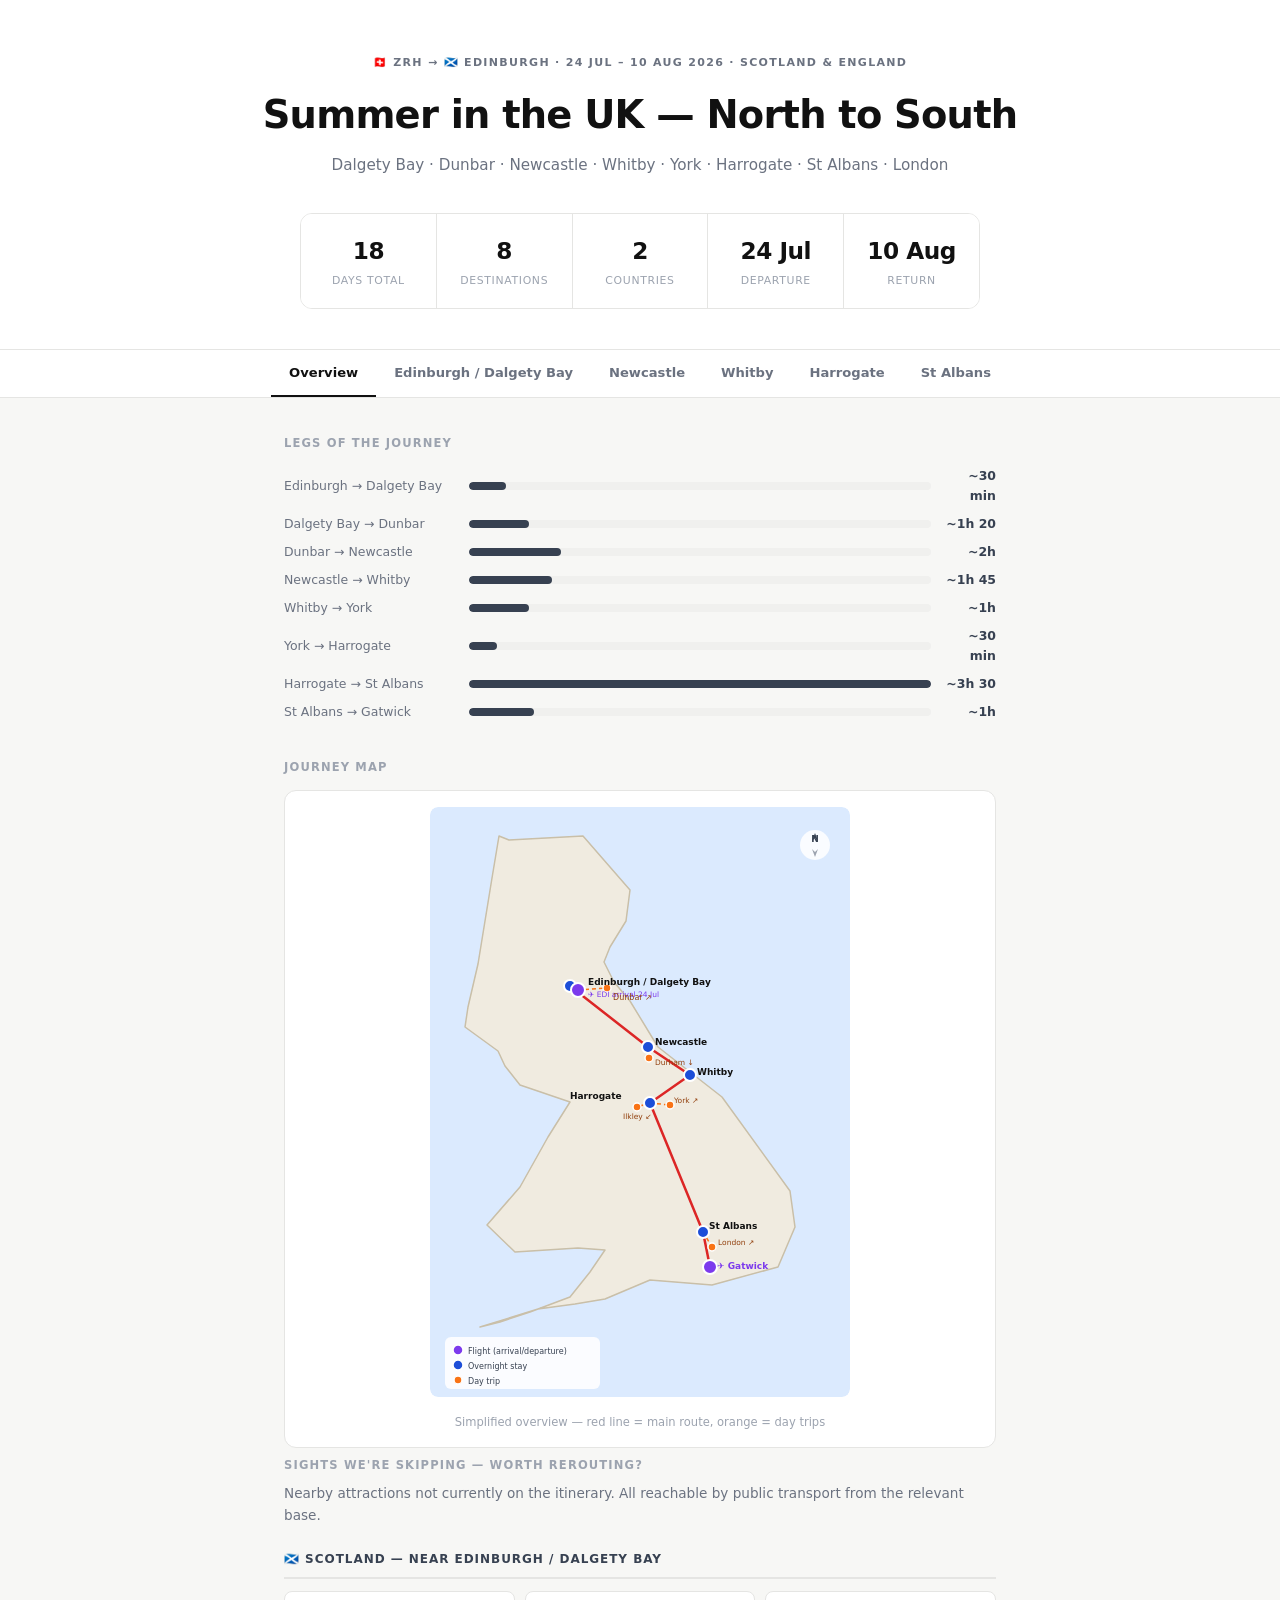
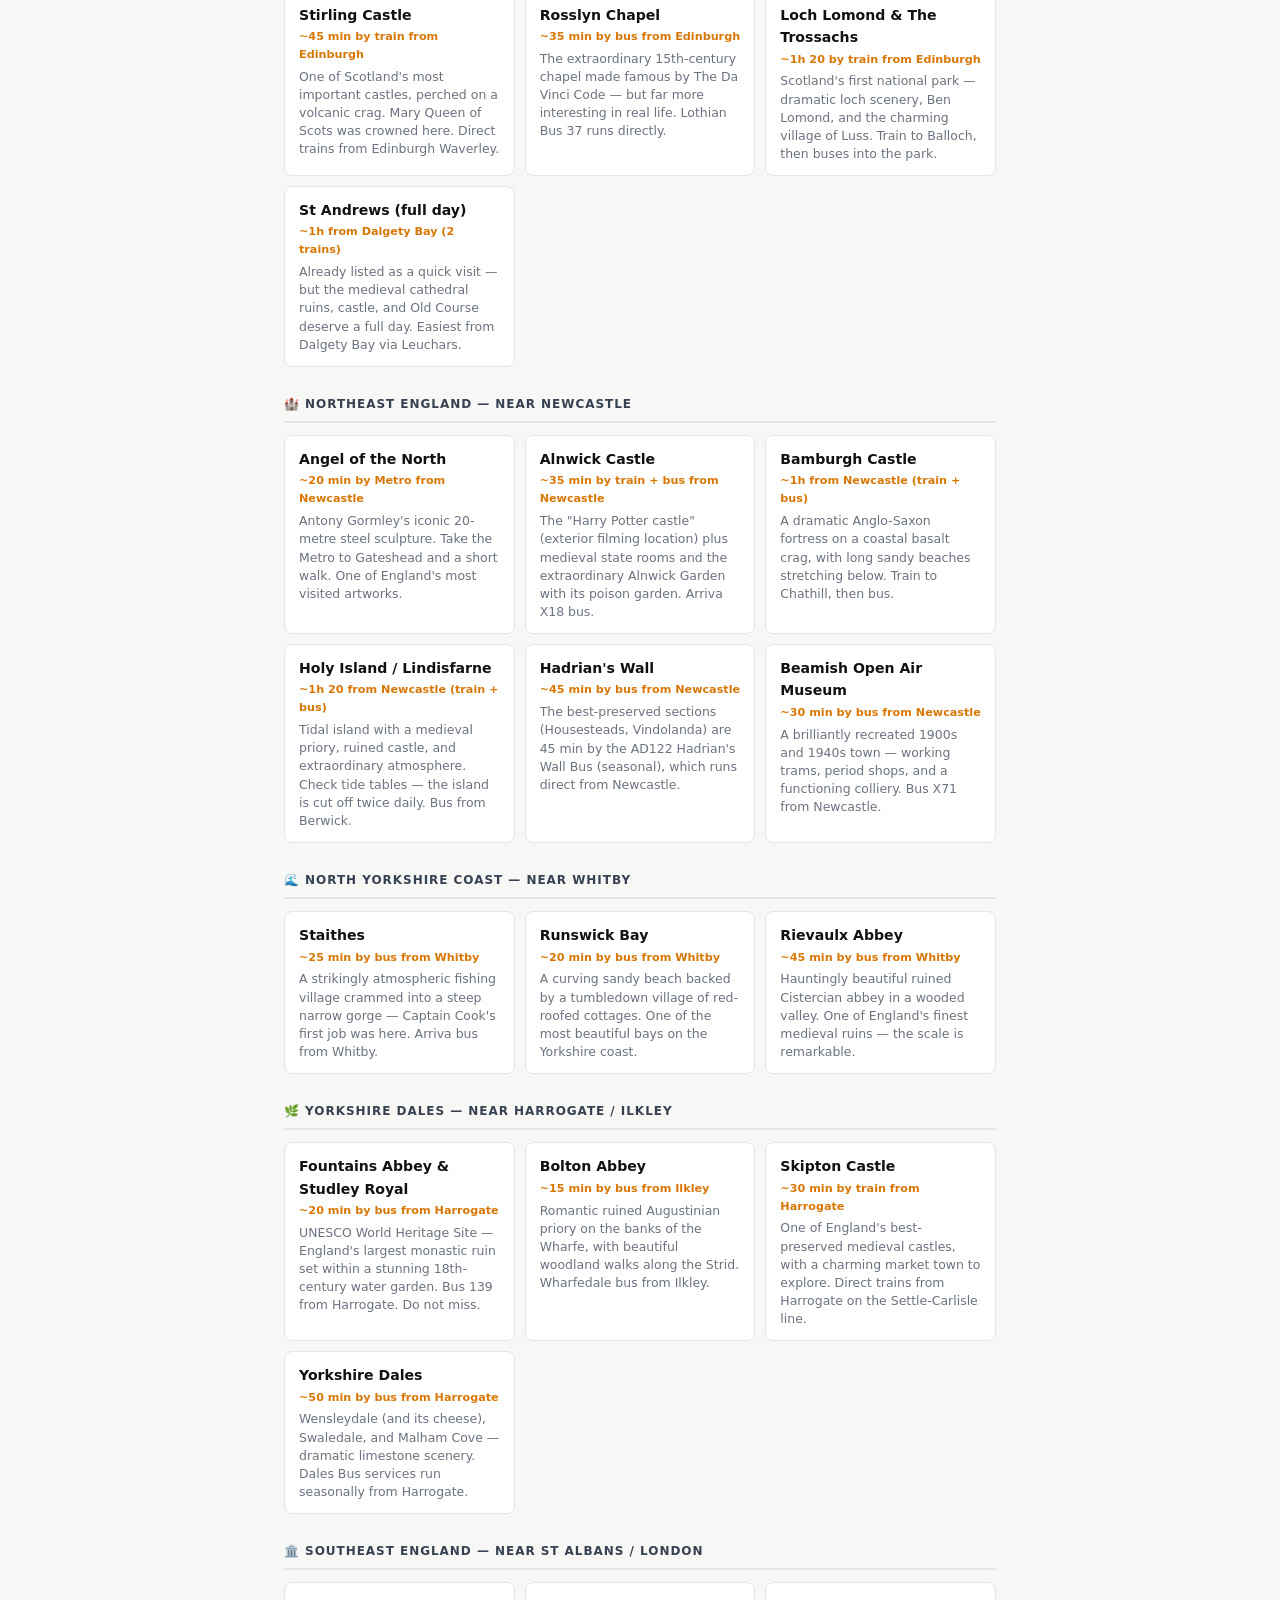
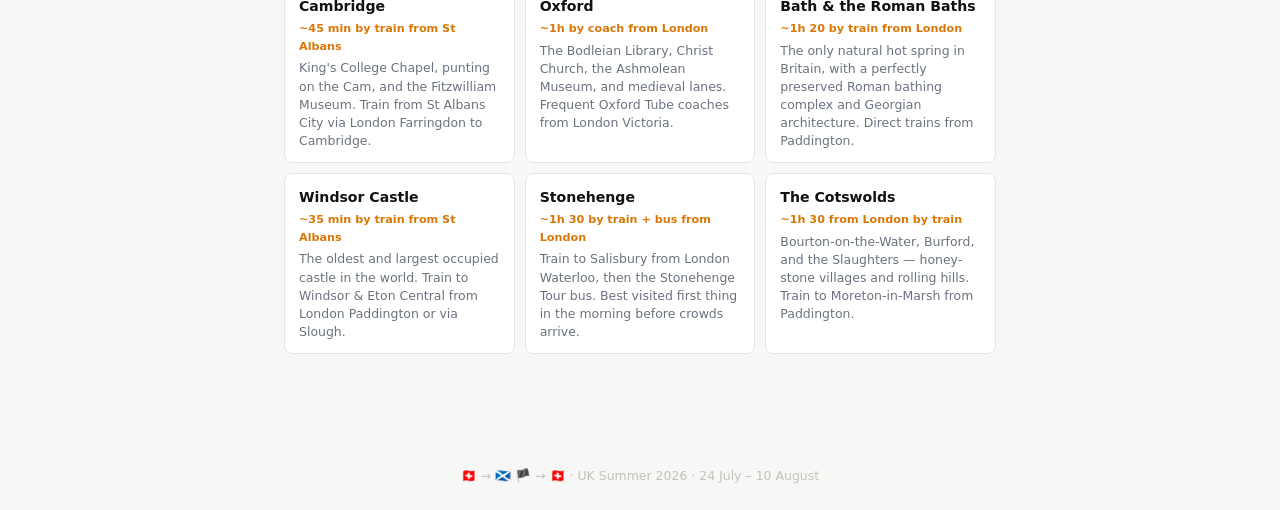
==== commit f137103b: "vikings, outlander, tabs" ====
--- a/index.html
+++ b/index.html
@@ -4,340 +4,7 @@
   <meta charset="UTF-8" />
   <meta name="viewport" content="width=device-width, initial-scale=1.0" />
   <title>UK Summer Trip 2026 — Scotland &amp; England</title>
-  <style>
-    *, *::before, *::after { box-sizing: border-box; margin: 0; padding: 0; }
-
-    body {
-      font-family: 'Segoe UI', system-ui, -apple-system, sans-serif;
-      background: #f7f7f5;
-      color: #1a1a1a;
-      line-height: 1.6;
-    }
-
-    /* ── Header ── */
-    header {
-      background: #fff;
-      border-bottom: 1px solid #e5e5e3;
-      padding: 48px 24px 40px;
-      text-align: center;
-    }
-    header .tag {
-      display: inline-block;
-      font-size: 11px;
-      font-weight: 600;
-      letter-spacing: .12em;
-      text-transform: uppercase;
-      color: #6b7280;
-      margin-bottom: 12px;
-    }
-    header h1 {
-      font-size: clamp(1.6rem, 4vw, 2.4rem);
-      font-weight: 700;
-      letter-spacing: -.02em;
-      color: #111;
-    }
-    header p {
-      margin-top: 8px;
-      color: #6b7280;
-      font-size: .95rem;
-    }
-    .stats-row {
-      display: flex;
-      justify-content: center;
-      gap: 0;
-      margin-top: 36px;
-      flex-wrap: wrap;
-      border: 1px solid #e5e5e3;
-      border-radius: 12px;
-      overflow: hidden;
-      max-width: 680px;
-      margin-left: auto;
-      margin-right: auto;
-    }
-    .stat {
-      flex: 1;
-      min-width: 90px;
-      text-align: center;
-      padding: 18px 12px;
-      background: #fff;
-    }
-    .stat + .stat { border-left: 1px solid #e5e5e3; }
-    .stat-value {
-      font-size: 1.45rem;
-      font-weight: 700;
-      color: #111;
-      letter-spacing: -.02em;
-    }
-    .stat-label {
-      font-size: .68rem;
-      color: #9ca3af;
-      letter-spacing: .06em;
-      text-transform: uppercase;
-      margin-top: 3px;
-    }
-
-    /* ── Distance bars ── */
-    .distance-section {
-      max-width: 760px;
-      margin: 36px auto 0;
-      padding: 0 24px;
-    }
-    .distance-section h2 {
-      font-size: .72rem;
-      font-weight: 700;
-      letter-spacing: .1em;
-      text-transform: uppercase;
-      color: #9ca3af;
-      margin-bottom: 14px;
-    }
-    .stage-bars { display: flex; flex-direction: column; gap: 8px; }
-    .stage-bar-row { display: flex; align-items: center; gap: 10px; }
-    .stage-bar-label {
-      font-size: .78rem; color: #6b7280;
-      width: 175px; flex-shrink: 0;
-      white-space: nowrap; overflow: hidden; text-overflow: ellipsis;
-    }
-    .stage-bar-track {
-      flex: 1; height: 8px;
-      background: #f0f0ee; border-radius: 99px; overflow: hidden;
-    }
-    .stage-bar-fill { height: 100%; background: #374151; border-radius: 99px; }
-    .stage-bar-km {
-      font-size: .78rem; font-weight: 600; color: #374151;
-      width: 55px; text-align: right; flex-shrink: 0;
-    }
-
-    /* ── Main ── */
-    main {
-      max-width: 760px;
-      margin: 0 auto;
-      padding: 40px 24px 80px;
-    }
-    .section-label {
-      font-size: .72rem; font-weight: 700;
-      letter-spacing: .1em; text-transform: uppercase;
-      color: #9ca3af; margin-bottom: 16px; margin-top: 8px;
-    }
-
-    /* ── Day card ── */
-    .day-card {
-      background: #fff;
-      border: 1px solid #e5e5e3;
-      border-radius: 10px;
-      margin-bottom: 16px;
-      overflow: hidden;
-      transition: box-shadow .15s;
-    }
-    .day-card:hover { box-shadow: 0 4px 20px rgba(0,0,0,.06); }
-    .day-card-top { padding: 22px 24px 18px; }
-
-    .day-header {
-      display: flex; align-items: baseline; gap: 10px;
-      margin-bottom: 14px; flex-wrap: wrap;
-    }
-    .day-label {
-      font-size: .7rem; font-weight: 700;
-      letter-spacing: .1em; text-transform: uppercase; color: #9ca3af;
-    }
-    .day-date {
-      font-size: .78rem; font-weight: 600; color: #6b7280;
-      background: #f3f4f6; border-radius: 5px;
-      padding: 2px 8px;
-    }
-    .day-title {
-      font-size: 1.05rem; font-weight: 700; color: #111; flex: 1;
-    }
-
-    /* ── Badges ── */
-    .badge {
-      font-size: .68rem; font-weight: 600;
-      letter-spacing: .06em; text-transform: uppercase;
-      padding: 3px 9px; border-radius: 99px;
-    }
-    .badge-explore { background: #ecfdf5; color: #059669; }
-    .badge-transit { background: #eff6ff; color: #2563eb; }
-    .badge-fly     { background: #fdf4ff; color: #9333ea; }
-    .badge-arrival { background: #fff7ed; color: #ea580c; }
-    .badge-rest    { background: #f0fdf4; color: #16a34a; }
-
-    /* ── Segments ── */
-    .segment {
-      display: flex; align-items: flex-start;
-      gap: 14px; padding: 10px 0;
-    }
-    .segment + .segment { border-top: 1px solid #f0f0ee; }
-    .seg-icon {
-      width: 32px; height: 32px; border-radius: 8px;
-      display: flex; align-items: center; justify-content: center;
-      font-size: 15px; flex-shrink: 0; margin-top: 2px;
-    }
-    .seg-icon.explore { background: #f0fdf4; }
-    .seg-icon.bus     { background: #eff6ff; }
-    .seg-icon.train   { background: #fefce8; }
-    .seg-icon.fly     { background: #fdf4ff; }
-    .seg-icon.hotel   { background: #fff7ed; }
-    .seg-icon.car     { background: #f0f9ff; }
-
-    .seg-body { flex: 1; }
-    .seg-route { font-size: .95rem; font-weight: 600; color: #111; }
-    .seg-meta {
-      font-size: .83rem; color: #6b7280;
-      margin-top: 2px; display: flex; gap: 16px; flex-wrap: wrap;
-    }
-    .seg-note {
-      font-size: .8rem; color: #6b7280;
-      margin-top: 4px; font-style: italic;
-    }
-    .maps-link {
-      display: inline-flex; align-items: center; gap: 4px;
-      font-size: .78rem; color: #2563eb; text-decoration: none;
-      font-weight: 500; margin-top: 6px; padding: 3px 8px;
-      border: 1px solid #dbeafe; border-radius: 5px;
-      background: #eff6ff; transition: background .1s;
-    }
-    .maps-link:hover { background: #dbeafe; }
-
-    /* ── Hotel booking chip ── */
-    .booking-chip {
-      display: inline-flex; align-items: center; gap: 5px;
-      font-size: .75rem; font-weight: 600;
-      background: #fff7ed; color: #c2410c;
-      border: 1px solid #fed7aa; border-radius: 6px;
-      padding: 4px 10px; margin-top: 8px;
-    }
-
-    /* ── Village info panel ── */
-    .village-panel {
-      border-top: 1px solid #f0f0ee;
-      background: #fafaf9;
-      padding: 16px 24px 18px;
-    }
-    .village-panel-header {
-      font-size: .7rem; font-weight: 700;
-      letter-spacing: .1em; text-transform: uppercase;
-      color: #9ca3af; margin-bottom: 10px;
-    }
-    .village-name {
-      font-size: .9rem; font-weight: 700; color: #111; margin-bottom: 5px;
-    }
-    .village-desc {
-      font-size: .85rem; color: #4b5563;
-      line-height: 1.55; margin-bottom: 10px;
-    }
-    .village-highlights {
-      display: flex; gap: 8px; flex-wrap: wrap;
-    }
-    .highlight-chip {
-      font-size: .72rem;
-      background: #f3f4f6; color: #374151;
-      border: 1px solid #e5e7eb;
-      border-radius: 99px; padding: 3px 10px; font-weight: 500;
-    }
-
-    /* ── Dining section ── */
-    .dining-section {
-      border-top: 1px dashed #d1d5db;
-      margin-top: 14px;
-      padding-top: 12px;
-    }
-    .dining-header {
-      font-size: .7rem; font-weight: 700;
-      letter-spacing: .1em; text-transform: uppercase;
-      color: #9ca3af; margin-bottom: 10px;
-    }
-    .dining-options { display: flex; flex-direction: column; gap: 8px; }
-    .dining-option {
-      padding: 10px 12px;
-      background: #fff;
-      border: 1px solid #e5e7eb;
-      border-radius: 8px;
-    }
-    .dining-option-top {
-      display: flex; align-items: baseline; gap: 8px;
-      flex-wrap: wrap; margin-bottom: 3px;
-    }
-    .dining-name { font-size: .88rem; font-weight: 700; color: #111; }
-    .dining-type {
-      font-size: .66rem; font-weight: 600;
-      letter-spacing: .06em; text-transform: uppercase;
-      padding: 2px 8px; border-radius: 99px;
-      background: #f3f4f6; color: #6b7280;
-    }
-    .dining-type.pub    { background: #fef3c7; color: #92400e; }
-    .dining-type.fish   { background: #eff6ff; color: #1d4ed8; }
-    .dining-type.fine   { background: #fdf4ff; color: #7e22ce; }
-    .dining-type.bistro { background: #ecfdf5; color: #065f46; }
-    .dining-type.wine   { background: #fdf2f8; color: #9d174d; }
-    .dining-type.whisky { background: #fffbeb; color: #b45309; }
-    .dining-desc { font-size: .8rem; color: #6b7280; line-height: 1.45; }
-
-    /* ── Music section ── */
-    .music-section {
-      border-top: 1px dashed #d1d5db;
-      margin-top: 14px; padding-top: 12px;
-    }
-    .music-header {
-      font-size: .7rem; font-weight: 700;
-      letter-spacing: .1em; text-transform: uppercase;
-      color: #9ca3af; margin-bottom: 10px;
-    }
-    .music-list { display: flex; flex-direction: column; gap: 5px; }
-    .music-item { display: flex; align-items: baseline; gap: 8px; flex-wrap: wrap; }
-    .music-artist { font-size: .85rem; font-weight: 700; color: #111; }
-    .music-track { font-size: .82rem; color: #6b7280; font-style: italic; }
-
-    /* ── Journey map ── */
-    .map-wrapper {
-      max-width: 760px; margin: 36px auto 0; padding: 0 24px;
-    }
-    .map-wrapper h2 {
-      font-size: .72rem; font-weight: 700; letter-spacing: .1em;
-      text-transform: uppercase; color: #9ca3af; margin-bottom: 14px;
-    }
-    .map-container {
-      background: #fff; border: 1px solid #e5e5e3;
-      border-radius: 12px; overflow: hidden;
-      padding: 16px; text-align: center;
-    }
-    .map-container svg { max-width: 420px; width: 100%; border-radius: 8px; }
-    .map-caption { font-size: .72rem; color: #9ca3af; margin-top: 8px; }
-
-    /* ── Missed hotspots ── */
-    .hotspot-section {
-      max-width: 760px; margin: 0 auto; padding: 0 24px 60px;
-    }
-    .hotspot-intro {
-      font-size: .85rem; color: #6b7280; margin-bottom: 24px; line-height: 1.6;
-    }
-    .hotspot-region-block { margin-bottom: 28px; }
-    .hotspot-region-title {
-      font-size: .75rem; font-weight: 700; letter-spacing: .08em;
-      text-transform: uppercase; color: #374151;
-      padding-bottom: 7px; margin-bottom: 12px;
-      border-bottom: 2px solid #e5e5e3;
-    }
-    .hotspot-cards {
-      display: grid;
-      grid-template-columns: repeat(auto-fill, minmax(210px, 1fr));
-      gap: 10px;
-    }
-    .hotspot-card {
-      background: #fff; border: 1px solid #e5e5e3;
-      border-radius: 8px; padding: 12px 14px;
-    }
-    .hotspot-name { font-size: .88rem; font-weight: 700; color: #111; display: block; }
-    .hotspot-dist {
-      font-size: .7rem; color: #d97706; font-weight: 600;
-      display: block; margin-top: 2px; margin-bottom: 4px;
-    }
-    .hotspot-desc { font-size: .78rem; color: #6b7280; line-height: 1.45; }
-
-    /* ── Footer ── */
-    footer {
-      text-align: center; padding: 24px;
-      font-size: .78rem; color: #c1c1be;
-    }
-  </style>
+  <link rel="stylesheet" href="styles.css">
 </head>
 <body>
 
@@ -369,6 +36,15 @@
     </div>
   </div>
 </header>
+
+<nav class="nav-tabs">
+  <a href="index.html" class="nav-tab active">Overview</a>
+  <a href="dalgety-bay.html" class="nav-tab">Edinburgh / Dalgety Bay</a>
+  <a href="newcastle.html" class="nav-tab">Newcastle</a>
+  <a href="whitby.html" class="nav-tab">Whitby</a>
+  <a href="harrogate.html" class="nav-tab">Harrogate</a>
+  <a href="st-albans.html" class="nav-tab">St Albans</a>
+</nav>
 
 <!-- Travel overview bars -->
 <div class="distance-section">
@@ -501,1156 +177,6 @@
   </div>
 </div>
 
-<main>
-  <div class="section-label">Itinerary</div>
-
-  <!-- ── Day 0: Friday 24 July ── -->
-  <div class="day-card">
-    <div class="day-card-top">
-      <div class="day-header">
-        <span class="day-label">Day 0</span>
-        <span class="day-date">Friday, 24 July</span>
-        <span class="day-title">Zurich → Edinburgh — Arrival</span>
-        <span class="badge badge-fly">Flight day</span>
-      </div>
-
-      <div class="segment">
-        <div class="seg-icon fly">✈️</div>
-        <div class="seg-body">
-          <div class="seg-route">ZRH → Edinburgh (EDI) — Easyjet</div>
-          <div class="seg-meta">
-            <span>🛫 Departing Zurich</span>
-            <span>🛬 Arrival ~20:00</span>
-          </div>
-          <a class="maps-link" href="https://maps.google.com/?q=Edinburgh+Airport,Scotland" target="_blank">📍 Edinburgh Airport on Maps</a>
-        </div>
-      </div>
-
-      <div class="segment">
-        <div class="seg-icon train">🚋</div>
-        <div class="seg-body">
-          <div class="seg-route">Edinburgh Airport → Haymarket → Dalgety Bay</div>
-          <div class="seg-meta">
-            <span>🚊 Edinburgh Trams + ScotRail</span>
-            <span>🕗 ~55 min total</span>
-          </div>
-          <div class="seg-note">Edinburgh Trams from Airport to Haymarket (~30 min, runs every 8 min), then ScotRail Fife Circle northbound to Dalgety Bay (~20 min). Trains every 30 min — cross under the Forth.</div>
-        </div>
-      </div>
-
-      <div class="segment">
-        <div class="seg-icon hotel">🏨</div>
-        <div class="seg-body">
-          <div class="seg-route">Check in — Bay and Bridge, Dalgety Bay</div>
-          <div class="seg-meta">
-            <span>🌙 Nights 24–27 July</span>
-          </div>
-          <div class="booking-chip">✅ Booked · Bay and Bridge, Dalgety Bay</div>
-          <br/>
-          <a class="maps-link" href="https://maps.google.com/?q=Dalgety+Bay,+Fife,+Scotland" target="_blank">📍 Dalgety Bay on Maps</a>
-        </div>
-      </div>
-    </div>
-
-    <div class="village-panel">
-      <div class="village-panel-header">🏠 Base — Dalgety Bay, Fife</div>
-      <div class="village-name">Dalgety Bay</div>
-      <div class="village-desc">A coastal town on the north shore of the Firth of Forth in Fife, Scotland. Just 25 miles from Edinburgh across the iconic Forth bridges, it offers a quiet base with easy access to both Edinburgh and the East Lothian coastline. The seafront promenade and views across the Forth are beautiful in summer.</div>
-      <div class="village-highlights">
-        <span class="highlight-chip">🌊 Firth of Forth views</span>
-        <span class="highlight-chip">🌉 Forth bridges nearby</span>
-        <span class="highlight-chip">🏰 Edinburgh ~25 mi</span>
-        <span class="highlight-chip">🇬🇧 Scotland</span>
-      </div>
-      <div class="dining-section">
-        <div class="dining-header">🍽️ Dinner options — Edinburgh</div>
-        <div class="dining-options">
-          <div class="dining-option">
-            <div class="dining-option-top">
-              <span class="dining-name">Timberyard</span>
-              <span class="dining-type bistro">Restaurant</span>
-            </div>
-            <div class="dining-desc">Award-winning sustainable Scottish cooking in a converted Victorian warehouse in the Grassmarket. Seasonal, locally sourced — genuinely excellent.</div>
-          </div>
-          <div class="dining-option">
-            <div class="dining-option-top">
-              <span class="dining-name">Café St Honoré</span>
-              <span class="dining-type bistro">Bistro</span>
-            </div>
-            <div class="dining-desc">Charming French-Scottish bistro tucked down a New Town lane. Classic dishes, excellent wine list, and a warm neighbourhood atmosphere.</div>
-          </div>
-          <div class="dining-option">
-            <div class="dining-option-top">
-              <span class="dining-name">The Hanging Bat</span>
-              <span class="dining-type pub">Pub</span>
-            </div>
-            <div class="dining-desc">Edinburgh's beloved craft beer bar on Lothian Road — huge tap selection, great burgers, and lively atmosphere. No booking needed.</div>
-          </div>
-          <div class="dining-option">
-            <div class="dining-option-top">
-              <span class="dining-name">Divino Enoteca</span>
-              <span class="dining-type wine">Wine bar</span>
-            </div>
-            <div class="dining-desc">Italian enoteca on Merchant Street with 200+ wines by the glass or bottle. Excellent charcuterie and cheeses — ideal for a relaxed evening in the Old Town.</div>
-          </div>
-          <div class="dining-option">
-            <div class="dining-option-top">
-              <span class="dining-name">The Bow Bar</span>
-              <span class="dining-type whisky">Whisky bar</span>
-            </div>
-            <div class="dining-desc">A legendary Edinburgh institution on West Bow — over 300 single malts, no music, no food. Just serious whisky and conversation. The definitive Scottish whisky bar.</div>
-          </div>
-        </div>
-      </div>
-    </div>
-  </div>
-
-  <!-- ── Days 1–2: Sat 25 – Sun 26 July ── -->
-  <div class="day-card">
-    <div class="day-card-top">
-      <div class="day-header">
-        <span class="day-label">Days 1–2</span>
-        <span class="day-date">Sat–Sun, 25–26 July</span>
-        <span class="day-title">Dalgety Bay — Explore Fife &amp; Edinburgh</span>
-        <span class="badge badge-explore">Explore</span>
-      </div>
-
-      <div class="segment">
-        <div class="seg-icon explore">🏰</div>
-        <div class="seg-body">
-          <div class="seg-route">Edinburgh Day Trip</div>
-          <div class="seg-meta">
-            <span>🚌 ~30 min from Dalgety Bay</span>
-          </div>
-          <div class="seg-note">Royal Mile, Edinburgh Castle, Arthur's Seat, Holyrood</div>
-          <a class="maps-link" href="https://maps.google.com/?q=Edinburgh+Castle,Scotland" target="_blank">📍 Edinburgh Castle on Maps</a>
-        </div>
-      </div>
-
-      <div class="segment">
-        <div class="seg-icon explore">🌊</div>
-        <div class="seg-body">
-          <div class="seg-route">Fife Coastal Path &amp; St Andrews</div>
-          <div class="seg-meta">
-            <span>🚌 ~45 min from Dalgety Bay</span>
-          </div>
-          <div class="seg-note">World-famous golf courses, medieval cathedral ruins, beautiful East Neuk villages</div>
-          <a class="maps-link" href="https://maps.google.com/?q=St+Andrews,+Fife,+Scotland" target="_blank">📍 St Andrews on Maps</a>
-        </div>
-      </div>
-
-      <div class="segment">
-        <div class="seg-icon hotel">🏨</div>
-        <div class="seg-body">
-          <div class="seg-route">Bay and Bridge, Dalgety Bay</div>
-          <div class="seg-meta"><span>🌙 Nights 25–26 July</span></div>
-        </div>
-      </div>
-    </div>
-
-    <div class="village-panel">
-      <div class="village-panel-header">📍 Nearby highlights</div>
-      <div class="village-name">Fife &amp; East Lothian</div>
-      <div class="village-desc">The Kingdom of Fife offers scenic coastal villages, historic St Andrews, and the Fife Coastal Path. Edinburgh is easily reachable via the Queensferry Crossing. The East Lothian coastline has dramatic beaches and the iconic Bass Rock seabird colony.</div>
-      <div class="village-highlights">
-        <span class="highlight-chip">🏌️ St Andrews Golf</span>
-        <span class="highlight-chip">🗼 Edinburgh Castle</span>
-        <span class="highlight-chip">🌅 Arthur's Seat</span>
-        <span class="highlight-chip">🦅 Bass Rock</span>
-        <span class="highlight-chip">🏘️ East Neuk villages</span>
-      </div>
-      <div class="music-section">
-        <div class="music-header">🎵 Soundtrack — Edinburgh</div>
-        <div class="music-list">
-          <div class="music-item"><span class="music-artist">The Proclaimers</span><span class="music-track">"I'm Gonna Be (500 Miles)"</span></div>
-          <div class="music-item"><span class="music-artist">Franz Ferdinand</span><span class="music-track">"Take Me Out"</span></div>
-          <div class="music-item"><span class="music-artist">Frightened Rabbit</span><span class="music-track">"Modern Leper"</span></div>
-          <div class="music-item"><span class="music-artist">Mogwai</span><span class="music-track">"Auto Rock"</span></div>
-          <div class="music-item"><span class="music-artist">Biffy Clyro</span><span class="music-track">"Mountains"</span></div>
-        </div>
-      </div>
-    </div>
-  </div>
-
-  <!-- ── Day 3: Monday 27 July ── -->
-  <div class="day-card">
-    <div class="day-card-top">
-      <div class="day-header">
-        <span class="day-label">Day 3</span>
-        <span class="day-date">Monday, 27 July</span>
-        <span class="day-title">Dunbar Day Trip — 20 miles south</span>
-        <span class="badge badge-explore">Explore</span>
-      </div>
-
-      <div class="segment">
-        <div class="seg-icon train">🚂</div>
-        <div class="seg-body">
-          <div class="seg-route">Dalgety Bay → Edinburgh Waverley → Dunbar</div>
-          <div class="seg-meta">
-            <span>🚉 ScotRail + LNER/ScotRail</span>
-            <span>🕑 ~1h 10 min (2 trains)</span>
-          </div>
-          <div class="seg-note">ScotRail Fife Circle south to Edinburgh Waverley (~20 min), then LNER or ScotRail south on the East Coast Main Line to Dunbar (~30 min). Trains run frequently.</div>
-          <a class="maps-link" href="https://maps.google.com/?q=Dunbar,+East+Lothian,+Scotland" target="_blank">📍 Dunbar on Maps</a>
-        </div>
-      </div>
-
-      <div class="segment">
-        <div class="seg-icon explore">⛪</div>
-        <div class="seg-body">
-          <div class="seg-route">Dunbar — Coastal town &amp; castle ruins</div>
-          <div class="seg-meta">
-            <span>🌊 East Lothian coast</span>
-          </div>
-          <div class="seg-note">Dunbar Castle ruins, harbour, John Muir Country Park, beautiful sandy beaches</div>
-        </div>
-      </div>
-
-      <div class="segment">
-        <div class="seg-icon hotel">🏨</div>
-        <div class="seg-body">
-          <div class="seg-route">Return to Bay and Bridge, Dalgety Bay</div>
-          <div class="seg-meta"><span>🌙 Night 27 July</span></div>
-        </div>
-      </div>
-    </div>
-
-    <div class="village-panel">
-      <div class="village-panel-header">🏰 Day trip — Dunbar</div>
-      <div class="village-name">Dunbar, East Lothian</div>
-      <div class="village-desc">One of Scotland's sunniest towns, Dunbar has a picturesque harbour with ruined castle walls, the birthplace of conservationist John Muir, and access to the stunning East Lothian coast. The John Muir Country Park offers beach walks and wildlife spotting.</div>
-      <div class="village-highlights">
-        <span class="highlight-chip">🏰 Dunbar Castle ruins</span>
-        <span class="highlight-chip">⛵ Harbour</span>
-        <span class="highlight-chip">🌿 John Muir Country Park</span>
-        <span class="highlight-chip">🏖️ Belhaven Beach</span>
-      </div>
-    </div>
-  </div>
-
-  <!-- ── Day 4: Tuesday 28 July ── -->
-  <div class="day-card">
-    <div class="day-card-top">
-      <div class="day-header">
-        <span class="day-label">Day 4</span>
-        <span class="day-date">Tuesday, 28 July</span>
-        <span class="day-title">Dalgety Bay → Newcastle</span>
-        <span class="badge badge-transit">Travel day</span>
-      </div>
-
-      <div class="segment">
-        <div class="seg-icon train">🚂</div>
-        <div class="seg-body">
-          <div class="seg-route">Dalgety Bay / Edinburgh → Newcastle</div>
-          <div class="seg-meta">
-            <span>🕑 ~2h by train (from Edinburgh Waverley)</span>
-            <span>🚉 Newcastle Central Station</span>
-          </div>
-          <div class="seg-note">East Coast Main Line — scenic Northumberland coastline</div>
-          <a class="maps-link" href="https://maps.google.com/?q=Newcastle+upon+Tyne,+England" target="_blank">📍 Newcastle on Maps</a>
-        </div>
-      </div>
-
-      <div class="segment">
-        <div class="seg-icon hotel">🏨</div>
-        <div class="seg-body">
-          <div class="seg-route">Check in — Newcastle</div>
-          <div class="seg-meta"><span>🌙 Night 28 July</span></div>
-        </div>
-      </div>
-    </div>
-
-    <div class="village-panel">
-      <div class="village-panel-header">🏙️ Arriving — Newcastle upon Tyne</div>
-      <div class="village-name">Newcastle upon Tyne</div>
-      <div class="village-desc">A vibrant city in northeast England known for its iconic bridges over the Tyne, the BALTIC Centre for Contemporary Art, Sage Gateshead, and the legendary quayside nightlife. The city has a rich industrial heritage and a famously warm, friendly atmosphere.</div>
-      <div class="village-highlights">
-        <span class="highlight-chip">🌉 Tyne Bridge</span>
-        <span class="highlight-chip">🎨 BALTIC Gallery</span>
-        <span class="highlight-chip">🎵 Sage Gateshead</span>
-        <span class="highlight-chip">⚽ St James' Park</span>
-        <span class="highlight-chip">🏛️ Grey Street</span>
-      </div>
-    </div>
-  </div>
-
-  <!-- ── Day 5: Wednesday 29 July ── -->
-  <div class="day-card">
-    <div class="day-card-top">
-      <div class="day-header">
-        <span class="day-label">Day 5</span>
-        <span class="day-date">Wednesday, 29 July</span>
-        <span class="day-title">Newcastle — City &amp; Quayside</span>
-        <span class="badge badge-explore">Explore</span>
-      </div>
-
-      <div class="segment">
-        <div class="seg-icon explore">🌉</div>
-        <div class="seg-body">
-          <div class="seg-route">Newcastle Quayside &amp; Bridges</div>
-          <div class="seg-meta">
-            <span>🚶 Walk along the Tyne</span>
-          </div>
-          <div class="seg-note">Tyne Bridge, Millennium Bridge, BALTIC, Sage Gateshead</div>
-          <a class="maps-link" href="https://maps.google.com/?q=Newcastle+Quayside,+England" target="_blank">📍 Quayside on Maps</a>
-        </div>
-      </div>
-
-      <div class="segment">
-        <div class="seg-icon explore">🏛️</div>
-        <div class="seg-body">
-          <div class="seg-route">City Centre &amp; Grey Street</div>
-          <div class="seg-meta">
-            <span>🏛️ Georgian architecture</span>
-          </div>
-          <div class="seg-note">Grey Monument, Grainger Market, Eldon Square</div>
-        </div>
-      </div>
-
-      <div class="segment">
-        <div class="seg-icon hotel">🏨</div>
-        <div class="seg-body">
-          <div class="seg-route">Newcastle accommodation</div>
-          <div class="seg-meta"><span>🌙 Night 29 July</span></div>
-        </div>
-      </div>
-    </div>
-
-    <div class="village-panel">
-      <div class="village-panel-header">📍 Newcastle highlights</div>
-      <div class="village-name">Things to see &amp; do</div>
-      <div class="village-desc">Newcastle's quayside is one of England's most impressive urban waterfronts. The city is also the gateway to Hadrian's Wall and the beautiful Northumberland National Park. Don't miss the Grainger Market for local produce and the thriving café culture on Jesmond Road.</div>
-      <div class="village-highlights">
-        <span class="highlight-chip">🌉 Tyne Bridge</span>
-        <span class="highlight-chip">🎨 BALTIC</span>
-        <span class="highlight-chip">🏛️ Grainger Market</span>
-        <span class="highlight-chip">🌿 Jesmond Dene</span>
-        <span class="highlight-chip">🏰 Hadrian's Wall nearby</span>
-      </div>
-      <div class="music-section">
-        <div class="music-header">🎵 Soundtrack — Newcastle</div>
-        <div class="music-list">
-          <div class="music-item"><span class="music-artist">Sam Fender</span><span class="music-track">"Hypersonic Missiles"</span></div>
-          <div class="music-item"><span class="music-artist">The Animals</span><span class="music-track">"House of the Rising Sun"</span></div>
-          <div class="music-item"><span class="music-artist">Sting</span><span class="music-track">"Every Breath You Take"</span></div>
-          <div class="music-item"><span class="music-artist">Mark Knopfler</span><span class="music-track">"Going Home (Local Hero)"</span></div>
-          <div class="music-item"><span class="music-artist">Pet Shop Boys</span><span class="music-track">"West End Girls"</span></div>
-        </div>
-      </div>
-      <div class="dining-section">
-        <div class="dining-header">🍽️ Dinner options — Newcastle</div>
-        <div class="dining-options">
-          <div class="dining-option">
-            <div class="dining-option-top">
-              <span class="dining-name">House of Tides</span>
-              <span class="dining-type fine">Fine dining</span>
-            </div>
-            <div class="dining-desc">Kenny Atkinson's Michelin-starred restaurant in a 16th-century merchant's house on the Quayside. Outstanding modern British cooking — book well ahead.</div>
-          </div>
-          <div class="dining-option">
-            <div class="dining-option-top">
-              <span class="dining-name">Dobson &amp; Parnell</span>
-              <span class="dining-type bistro">Bistro</span>
-            </div>
-            <div class="dining-desc">Refined British brasserie on the Quayside in a beautifully restored warehouse space. Excellent seafood, great cocktails, relaxed atmosphere.</div>
-          </div>
-          <div class="dining-option">
-            <div class="dining-option-top">
-              <span class="dining-name">The Broad Chare</span>
-              <span class="dining-type pub">Pub</span>
-            </div>
-            <div class="dining-desc">Terry Laybourne's acclaimed Quayside pub with serious food and a stellar real ale selection. Steak and kidney pudding, potted crab — proper pub classics done brilliantly.</div>
-          </div>
-          <div class="dining-option">
-            <div class="dining-option-top">
-              <span class="dining-name">Barluga</span>
-              <span class="dining-type wine">Wine bar</span>
-            </div>
-            <div class="dining-desc">Stylish wine bar and brasserie on Grey Street — one of England's finest Victorian streets. Great wine list, cocktails, and light bites in an elegant setting.</div>
-          </div>
-          <div class="dining-option">
-            <div class="dining-option-top">
-              <span class="dining-name">The Centurion</span>
-              <span class="dining-type whisky">Whisky bar</span>
-            </div>
-            <div class="dining-desc">A breathtaking Victorian bar inside Newcastle Central Station — high vaulted ceilings, stained glass, and an excellent spirits selection including a strong whisky range.</div>
-          </div>
-        </div>
-      </div>
-    </div>
-  </div>
-
-  <!-- ── Day 6: Thursday 30 July ── -->
-  <div class="day-card">
-    <div class="day-card-top">
-      <div class="day-header">
-        <span class="day-label">Day 6</span>
-        <span class="day-date">Thursday, 30 July</span>
-        <span class="day-title">Newcastle / Durham Day Trip</span>
-        <span class="badge badge-explore">Explore</span>
-      </div>
-
-      <div class="segment">
-        <div class="seg-icon train">🚂</div>
-        <div class="seg-body">
-          <div class="seg-route">Newcastle → Durham</div>
-          <div class="seg-meta">
-            <span>🕑 ~12 min by train</span>
-          </div>
-          <a class="maps-link" href="https://maps.google.com/?q=Durham+Cathedral,+England" target="_blank">📍 Durham on Maps</a>
-        </div>
-      </div>
-
-      <div class="segment">
-        <div class="seg-icon explore">⛪</div>
-        <div class="seg-body">
-          <div class="seg-route">Durham Cathedral &amp; Castle</div>
-          <div class="seg-meta">
-            <span>🏛️ UNESCO World Heritage Site</span>
-          </div>
-          <div class="seg-note">One of Europe's finest Norman cathedrals, perched dramatically above the River Wear</div>
-        </div>
-      </div>
-
-      <div class="segment">
-        <div class="seg-icon hotel">🏨</div>
-        <div class="seg-body">
-          <div class="seg-route">Return to Newcastle accommodation</div>
-          <div class="seg-meta"><span>🌙 Night 30 July</span></div>
-        </div>
-      </div>
-    </div>
-
-    <div class="village-panel">
-      <div class="village-panel-header">⛪ Day trip — Durham</div>
-      <div class="village-name">Durham</div>
-      <div class="village-desc">A compact and stunning city dominated by its magnificent Norman cathedral and castle, both UNESCO World Heritage Sites. The medieval centre is largely pedestrianised and the River Wear creates a dramatic horseshoe loop around the historic peninsula. Only 12 minutes by train from Newcastle.</div>
-      <div class="village-highlights">
-        <span class="highlight-chip">⛪ Durham Cathedral</span>
-        <span class="highlight-chip">🏰 Durham Castle</span>
-        <span class="highlight-chip">🌊 River Wear</span>
-        <span class="highlight-chip">🏛️ UNESCO World Heritage</span>
-        <span class="highlight-chip">🎓 Durham University</span>
-      </div>
-    </div>
-  </div>
-
-  <!-- ── Day 7: Friday 31 July ── -->
-  <div class="day-card">
-    <div class="day-card-top">
-      <div class="day-header">
-        <span class="day-label">Day 7</span>
-        <span class="day-date">Friday, 31 July</span>
-        <span class="day-title">Newcastle → Whitby</span>
-        <span class="badge badge-transit">Travel day</span>
-      </div>
-
-      <div class="segment">
-        <div class="seg-icon train">🚂</div>
-        <div class="seg-body">
-          <div class="seg-route">Newcastle → Darlington → Middlesbrough → Whitby</div>
-          <div class="seg-meta">
-            <span>🕑 ~3h total</span>
-            <span>🚉 Via Darlington &amp; Middlesbrough</span>
-          </div>
-          <div class="seg-note">Change at Darlington for Middlesbrough, then the scenic Esk Valley Line to Whitby</div>
-          <a class="maps-link" href="https://maps.google.com/?q=Whitby,+North+Yorkshire,+England" target="_blank">📍 Whitby on Maps</a>
-        </div>
-      </div>
-
-      <div class="segment">
-        <div class="seg-icon hotel">🏨</div>
-        <div class="seg-body">
-          <div class="seg-route">Check in — Mount House, Whitby</div>
-          <div class="seg-meta">
-            <span>🌙 Nights 31 Jul – 3 Aug</span>
-          </div>
-          <div class="booking-chip">✅ Booked · Mount House, Whitby</div>
-          <br/>
-          <a class="maps-link" href="https://maps.google.com/?q=Whitby,+North+Yorkshire,+England" target="_blank">📍 Whitby on Maps</a>
-        </div>
-      </div>
-    </div>
-
-    <div class="village-panel">
-      <div class="village-panel-header">🦇 Arriving — Whitby</div>
-      <div class="village-name">Whitby, North Yorkshire</div>
-      <div class="village-desc">A dramatic fishing port and former whaling town on the North Yorkshire coast, famous for its ruined clifftop abbey, 199 steps, and as the inspiration for Bram Stoker's Dracula. The harbour, old town, and stunning moors make it one of England's most atmospheric destinations.</div>
-      <div class="village-highlights">
-        <span class="highlight-chip">🏚️ Whitby Abbey</span>
-        <span class="highlight-chip">⚓ Harbour</span>
-        <span class="highlight-chip">🦇 Dracula connection</span>
-        <span class="highlight-chip">🐟 Fish &amp; chips</span>
-        <span class="highlight-chip">🌿 North York Moors</span>
-      </div>
-    </div>
-  </div>
-
-  <!-- ── Days 8–9: Sat 1 – Sun 2 August ── -->
-  <div class="day-card">
-    <div class="day-card-top">
-      <div class="day-header">
-        <span class="day-label">Days 8–9</span>
-        <span class="day-date">Sat–Sun, 1–2 August</span>
-        <span class="day-title">Whitby — Coast &amp; Moors</span>
-        <span class="badge badge-explore">Explore</span>
-      </div>
-
-      <div class="segment">
-        <div class="seg-icon explore">🏚️</div>
-        <div class="seg-body">
-          <div class="seg-route">Whitby Abbey &amp; 199 Steps</div>
-          <div class="seg-meta">
-            <span>🚶 Walk up from harbour</span>
-          </div>
-          <div class="seg-note">Iconic ruined Benedictine abbey with panoramic sea views, dating from 7th century</div>
-          <a class="maps-link" href="https://maps.google.com/?q=Whitby+Abbey,+England" target="_blank">📍 Whitby Abbey on Maps</a>
-        </div>
-      </div>
-
-      <div class="segment">
-        <div class="seg-icon explore">🌿</div>
-        <div class="seg-body">
-          <div class="seg-route">North York Moors — via Steam Railway</div>
-          <div class="seg-meta">
-            <span>🚂 NYMR from Whitby station</span>
-          </div>
-          <div class="seg-note">Take the North Yorkshire Moors Railway steam train directly from Whitby to Goathland (~30 min) or Pickering (~1h). Heather moorland, dramatic gritstone, charming villages — Goathland is "Heartbeat" country.</div>
-          <a class="maps-link" href="https://maps.google.com/?q=North+York+Moors+National+Park" target="_blank">📍 North York Moors on Maps</a>
-        </div>
-      </div>
-
-      <div class="segment">
-        <div class="seg-icon explore">🏖️</div>
-        <div class="seg-body">
-          <div class="seg-route">Robin Hood's Bay</div>
-          <div class="seg-meta">
-            <span>🚌 ~15 min from Whitby</span>
-          </div>
-          <div class="seg-note">Picturesque fishing village with winding alleyways and rock pools</div>
-        </div>
-      </div>
-
-      <div class="segment">
-        <div class="seg-icon hotel">🏨</div>
-        <div class="seg-body">
-          <div class="seg-route">Mount House, Whitby</div>
-          <div class="seg-meta"><span>🌙 Nights 1–2 August</span></div>
-        </div>
-      </div>
-    </div>
-
-    <div class="village-panel">
-      <div class="village-panel-header">🌊 Whitby &amp; surrounds</div>
-      <div class="village-name">Top experiences</div>
-      <div class="village-desc">Whitby offers a perfect mix of history, coast, and moors. The old town on the east cliff has independent shops, galleries, and legendary fish &amp; chip shops. The North Yorkshire Moors Railway runs steam trains to Pickering through stunning countryside. Nearby Robin Hood's Bay is one of Yorkshire's most photogenic spots.</div>
-      <div class="village-highlights">
-        <span class="highlight-chip">🚂 Steam Railway</span>
-        <span class="highlight-chip">🐟 Magpie Café fish &amp; chips</span>
-        <span class="highlight-chip">🌸 Heather moors</span>
-        <span class="highlight-chip">🏘️ Robin Hood's Bay</span>
-        <span class="highlight-chip">⚓ Harbour market</span>
-      </div>
-      <div class="music-section">
-        <div class="music-header">🎵 Soundtrack — Whitby &amp; the Moors</div>
-        <div class="music-list">
-          <div class="music-item"><span class="music-artist">The Unthanks</span><span class="music-track">"Last"</span></div>
-          <div class="music-item"><span class="music-artist">Kate Rusby</span><span class="music-track">"Underneath the Stars"</span></div>
-          <div class="music-item"><span class="music-artist">Elbow</span><span class="music-track">"One Day Like This"</span></div>
-          <div class="music-item"><span class="music-artist">Nick Drake</span><span class="music-track">"Northern Sky"</span></div>
-          <div class="music-item"><span class="music-artist">Richard Hawley</span><span class="music-track">"Tonight the Streets Are Ours"</span></div>
-        </div>
-      </div>
-      <div class="dining-section">
-        <div class="dining-header">🍽️ Dinner options — Whitby</div>
-        <div class="dining-options">
-          <div class="dining-option">
-            <div class="dining-option-top">
-              <span class="dining-name">The Star Inn the Harbour</span>
-              <span class="dining-type fine">Restaurant</span>
-            </div>
-            <div class="dining-desc">Andrew Pern's celebrated harbourside restaurant — outstanding Yorkshire seafood and seasonal produce, right on the water. Book ahead.</div>
-          </div>
-          <div class="dining-option">
-            <div class="dining-option-top">
-              <span class="dining-name">Trenchers</span>
-              <span class="dining-type fish">Fish &amp; chips</span>
-            </div>
-            <div class="dining-desc">A step up from takeaway — full restaurant service with superb fresh fish &amp; chips, local crab, and traditional puddings. A Whitby institution.</div>
-          </div>
-          <div class="dining-option">
-            <div class="dining-option-top">
-              <span class="dining-name">The Duke of York</span>
-              <span class="dining-type pub">Pub</span>
-            </div>
-            <div class="dining-desc">Famous old pub at the foot of the 199 steps — real ales, harbour views, and an atmosphere that hasn't changed in decades. The definitive Whitby pint.</div>
-          </div>
-          <div class="dining-option">
-            <div class="dining-option-top">
-              <span class="dining-name">The White Horse &amp; Griffin</span>
-              <span class="dining-type wine">Wine bar</span>
-            </div>
-            <div class="dining-desc">A 17th-century coaching inn on Church Street with one of Whitby's best wine lists. Atmospheric stone interior and a relaxed bar — perfect for an evening glass after the abbey.</div>
-          </div>
-          <div class="dining-option">
-            <div class="dining-option-top">
-              <span class="dining-name">The Endeavour</span>
-              <span class="dining-type whisky">Whisky bar</span>
-            </div>
-            <div class="dining-desc">Tucked on Church Street in the old town, The Endeavour carries an impressive selection of single malts alongside local ales — small, cosy, and full of maritime character.</div>
-          </div>
-        </div>
-      </div>
-    </div>
-  </div>
-
-  <!-- ── Day 10: Monday 3 August ── -->
-  <div class="day-card">
-    <div class="day-card-top">
-      <div class="day-header">
-        <span class="day-label">Day 10</span>
-        <span class="day-date">Monday, 3 August</span>
-        <span class="day-title">Whitby → York (via Knaresborough)</span>
-        <span class="badge badge-transit">Travel day</span>
-      </div>
-
-      <div class="segment">
-        <div class="seg-icon bus">🚌</div>
-        <div class="seg-body">
-          <div class="seg-route">Whitby → Scarborough → York</div>
-          <div class="seg-meta">
-            <span>🚌 Arriva X93 bus + TransPennine Express train</span>
-            <span>🕑 ~2h 30 min total</span>
-          </div>
-          <div class="seg-note">Arriva X93 bus Whitby → Scarborough (~1h, scenic coastal road), then TransPennine Express train Scarborough → York (~45 min). Alternative: Esk Valley Railway to Middlesbrough, then train south to York.</div>
-          <a class="maps-link" href="https://maps.google.com/?q=York,+England" target="_blank">📍 York on Maps</a>
-        </div>
-      </div>
-
-      <div class="segment">
-        <div class="seg-icon explore">🌉</div>
-        <div class="seg-body">
-          <div class="seg-route">Knaresborough — Gorge &amp; Viaduct</div>
-          <div class="seg-meta">
-            <span>🚂 Short detour from York</span>
-            <span>🕑 20 min from York</span>
-          </div>
-          <div class="seg-note">Dramatic railway viaduct over the River Nidd gorge, medieval castle, and charming market town</div>
-          <a class="maps-link" href="https://maps.google.com/?q=Knaresborough,+North+Yorkshire,+England" target="_blank">📍 Knaresborough on Maps</a>
-        </div>
-      </div>
-
-      <div class="segment">
-        <div class="seg-icon explore">⛪</div>
-        <div class="seg-body">
-          <div class="seg-route">York — Minster &amp; Shambles</div>
-          <div class="seg-meta">
-            <span>🏛️ Medieval city centre</span>
-          </div>
-          <div class="seg-note">York Minster, The Shambles, Jorvik Viking Centre, Roman walls</div>
-        </div>
-      </div>
-
-      <div class="segment">
-        <div class="seg-icon hotel">🏨</div>
-        <div class="seg-body">
-          <div class="seg-route">York or Harrogate accommodation</div>
-          <div class="seg-meta"><span>🌙 Night 3 August</span></div>
-        </div>
-      </div>
-    </div>
-
-    <div class="village-panel">
-      <div class="village-panel-header">🏛️ Stop — York &amp; Knaresborough</div>
-      <div class="village-name">York</div>
-      <div class="village-desc">One of England's most historically rich cities, York was founded by the Romans (as Eboracum), became a Viking centre (Jorvik), and has a stunning medieval heritage. The Gothic Minster dominates the skyline, and the snaking medieval lanes of The Shambles are unmissable. Knaresborough nearby has one of England's most dramatic railway viaducts.</div>
-      <div class="village-highlights">
-        <span class="highlight-chip">⛪ York Minster</span>
-        <span class="highlight-chip">🛤️ The Shambles</span>
-        <span class="highlight-chip">⚔️ Jorvik Viking Centre</span>
-        <span class="highlight-chip">🏰 York city walls</span>
-        <span class="highlight-chip">🌉 Knaresborough viaduct</span>
-      </div>
-      <div class="music-section">
-        <div class="music-header">🎵 Soundtrack — York</div>
-        <div class="music-list">
-          <div class="music-item"><span class="music-artist">Shed Seven</span><span class="music-track">"Chasing Rainbows"</span></div>
-          <div class="music-item"><span class="music-artist">The Howl &amp; The Hum</span><span class="music-track">"Human"</span></div>
-          <div class="music-item"><span class="music-artist">The Cribs</span><span class="music-track">"Men's Needs"</span></div>
-          <div class="music-item"><span class="music-artist">Arctic Monkeys</span><span class="music-track">"Do I Wanna Know?"</span></div>
-          <div class="music-item"><span class="music-artist">Joe Cocker</span><span class="music-track">"With a Little Help from My Friends"</span></div>
-        </div>
-      </div>
-      <div class="dining-section">
-        <div class="dining-header">🍽️ Dinner options — York</div>
-        <div class="dining-options">
-          <div class="dining-option">
-            <div class="dining-option-top">
-              <span class="dining-name">Skosh</span>
-              <span class="dining-type bistro">Small plates</span>
-            </div>
-            <div class="dining-desc">Consistently one of York's best restaurants — creative, globally influenced small plates in a relaxed Micklegate dining room. Very popular, book ahead.</div>
-          </div>
-          <div class="dining-option">
-            <div class="dining-option-top">
-              <span class="dining-name">Trembling Madness</span>
-              <span class="dining-type pub">Pub</span>
-            </div>
-            <div class="dining-desc">A medieval great hall transformed into one of England's most atmospheric bars. Hundreds of bottled beers, mead, and hearty food — right next to the Minster.</div>
-          </div>
-          <div class="dining-option">
-            <div class="dining-option-top">
-              <span class="dining-name">The Ivy York</span>
-              <span class="dining-type bistro">Brasserie</span>
-            </div>
-            <div class="dining-desc">Reliable all-day brasserie on Stonegate in a beautiful listed building. Classic dishes, good cocktails, and a buzzing atmosphere — no surprises, always enjoyable.</div>
-          </div>
-          <div class="dining-option">
-            <div class="dining-option-top">
-              <span class="dining-name">Sotano</span>
-              <span class="dining-type wine">Wine bar</span>
-            </div>
-            <div class="dining-desc">Spanish-inspired wine bar beneath Stonegate — natural wines, sherries, and pintxos in a candlelit basement. One of York's most intimate spots for a pre- or post-dinner drink.</div>
-          </div>
-          <div class="dining-option">
-            <div class="dining-option-top">
-              <span class="dining-name">The Maltings</span>
-              <span class="dining-type whisky">Whisky bar</span>
-            </div>
-            <div class="dining-desc">A traditional pub near Lendal Bridge with one of York's largest whisky collections. Unpretentious, friendly, and a favourite with locals — excellent cask ales too.</div>
-          </div>
-        </div>
-      </div>
-    </div>
-  </div>
-
-  <!-- ── Day 11: Tuesday 4 August ── -->
-  <div class="day-card">
-    <div class="day-card-top">
-      <div class="day-header">
-        <span class="day-label">Day 11</span>
-        <span class="day-date">Tuesday, 4 August</span>
-        <span class="day-title">Harrogate — Spa Town</span>
-        <span class="badge badge-explore">Explore</span>
-      </div>
-
-      <div class="segment">
-        <div class="seg-icon explore">🌸</div>
-        <div class="seg-body">
-          <div class="seg-route">Harrogate — Betty's Tea Rooms &amp; Valley Gardens</div>
-          <div class="seg-meta">
-            <span>🚂 ~20 min from York</span>
-          </div>
-          <div class="seg-note">Elegant Victorian spa town with beautiful parks, independent boutiques, and the legendary Betty's Café Tea Rooms</div>
-          <a class="maps-link" href="https://maps.google.com/?q=Harrogate,+North+Yorkshire,+England" target="_blank">📍 Harrogate on Maps</a>
-        </div>
-      </div>
-
-      <div class="segment">
-        <div class="seg-icon explore">🏛️</div>
-        <div class="seg-body">
-          <div class="seg-route">Royal Pump Room Museum &amp; Turkish Baths</div>
-          <div class="seg-meta">
-            <span>💧 Spa heritage</span>
-          </div>
-          <div class="seg-note">Victorian Turkish Baths still operational — a unique spa experience in a stunning setting</div>
-        </div>
-      </div>
-
-      <div class="segment">
-        <div class="seg-icon hotel">🏨</div>
-        <div class="seg-body">
-          <div class="seg-route">Harrogate accommodation</div>
-          <div class="seg-meta"><span>🌙 Night 4 August</span></div>
-        </div>
-      </div>
-    </div>
-
-    <div class="village-panel">
-      <div class="village-panel-header">🌸 Harrogate</div>
-      <div class="village-name">Harrogate, North Yorkshire</div>
-      <div class="village-desc">A refined Victorian spa town famed for its floral displays, elegant streets, and Betty's Café Tea Rooms — a Yorkshire institution since 1919. The Valley Gardens and Harlow Carr (RHS garden) are highlights. The Stray, a 200-acre expanse of open grassland, runs through the town centre.</div>
-      <div class="village-highlights">
-        <span class="highlight-chip">☕ Betty's Tea Rooms</span>
-        <span class="highlight-chip">🌺 Valley Gardens</span>
-        <span class="highlight-chip">🛁 Turkish Baths</span>
-        <span class="highlight-chip">🌿 RHS Harlow Carr</span>
-        <span class="highlight-chip">🛍️ Montpellier Quarter</span>
-      </div>
-      <div class="music-section">
-        <div class="music-header">🎵 Soundtrack — Harrogate / Yorkshire</div>
-        <div class="music-list">
-          <div class="music-item"><span class="music-artist">Kaiser Chiefs</span><span class="music-track">"Ruby"</span></div>
-          <div class="music-item"><span class="music-artist">The Wedding Present</span><span class="music-track">"Kennedy"</span></div>
-          <div class="music-item"><span class="music-artist">Pulp</span><span class="music-track">"Common People"</span></div>
-          <div class="music-item"><span class="music-artist">The Pigeon Detectives</span><span class="music-track">"I'm Not Sorry"</span></div>
-          <div class="music-item"><span class="music-artist">The Bluetones</span><span class="music-track">"Slight Return"</span></div>
-        </div>
-      </div>
-      <div class="dining-section">
-        <div class="dining-header">🍽️ Dinner options — Harrogate</div>
-        <div class="dining-options">
-          <div class="dining-option">
-            <div class="dining-option-top">
-              <span class="dining-name">Van Zeller</span>
-              <span class="dining-type fine">Fine dining</span>
-            </div>
-            <div class="dining-desc">Tom Van Zeller's outstanding seasonal tasting menus in elegant surroundings in the Montpellier Quarter. One of North Yorkshire's finest restaurants.</div>
-          </div>
-          <div class="dining-option">
-            <div class="dining-option-top">
-              <span class="dining-name">Orchid</span>
-              <span class="dining-type bistro">Pan-Asian</span>
-            </div>
-            <div class="dining-desc">A Harrogate institution — refined pan-Asian cooking spanning Chinese, Japanese, and Southeast Asian cuisines. Elegant basement setting, great for a special evening.</div>
-          </div>
-          <div class="dining-option">
-            <div class="dining-option-top">
-              <span class="dining-name">The Major</span>
-              <span class="dining-type pub">Gastropub</span>
-            </div>
-            <div class="dining-desc">Smart and lively town-centre gastropub with a great cask ale selection and solid seasonal menu. Relaxed, friendly, and no need to book well ahead.</div>
-          </div>
-          <div class="dining-option">
-            <div class="dining-option-top">
-              <span class="dining-name">Rustique</span>
-              <span class="dining-type wine">Wine bar</span>
-            </div>
-            <div class="dining-desc">French bistro and wine bar on Cheltenham Crescent — Gallic charm, an excellent all-French wine list, and charcuterie boards. A lovely spot for an aperitif or a full evening.</div>
-          </div>
-          <div class="dining-option">
-            <div class="dining-option-top">
-              <span class="dining-name">Harrogate Tap</span>
-              <span class="dining-type whisky">Whisky bar</span>
-            </div>
-            <div class="dining-desc">Inside Harrogate's beautiful Victorian station — a well-stocked bar with an impressive range of Scottish and world whiskies alongside craft ales. Atmospheric and convenient.</div>
-          </div>
-        </div>
-      </div>
-    </div>
-  </div>
-
-  <!-- ── Day 12: Wednesday 5 August ── -->
-  <div class="day-card">
-    <div class="day-card-top">
-      <div class="day-header">
-        <span class="day-label">Day 12</span>
-        <span class="day-date">Wednesday, 5 August</span>
-        <span class="day-title">Harrogate / Ilkley Moor</span>
-        <span class="badge badge-explore">Explore</span>
-      </div>
-
-      <div class="segment">
-        <div class="seg-icon train">🚂</div>
-        <div class="seg-body">
-          <div class="seg-route">Harrogate → Ilkley</div>
-          <div class="seg-meta">
-            <span>🕑 ~30 min by train</span>
-          </div>
-          <a class="maps-link" href="https://maps.google.com/?q=Ilkley+Moor,+West+Yorkshire,+England" target="_blank">📍 Ilkley on Maps</a>
-        </div>
-      </div>
-
-      <div class="segment">
-        <div class="seg-icon explore">🌿</div>
-        <div class="seg-body">
-          <div class="seg-route">Ilkley Moor — "On Ilkla Moor Baht 'at"</div>
-          <div class="seg-meta">
-            <span>🥾 Moorland walking</span>
-          </div>
-          <div class="seg-note">Yorkshire's most famous moor with dramatic gritstone outcrops (The Cow and Calf Rocks), heather, and panoramic Wharfedale views</div>
-        </div>
-      </div>
-
-      <div class="segment">
-        <div class="seg-icon explore">🏘️</div>
-        <div class="seg-body">
-          <div class="seg-route">Ilkley Town &amp; River Wharfe</div>
-          <div class="seg-meta">
-            <span>🌊 Riverside walks</span>
-          </div>
-          <div class="seg-note">Charming Victorian spa town with great independent cafés and shops along the Wharfe valley</div>
-        </div>
-      </div>
-
-      <div class="segment">
-        <div class="seg-icon hotel">🏨</div>
-        <div class="seg-body">
-          <div class="seg-route">Return to Harrogate accommodation</div>
-          <div class="seg-meta"><span>🌙 Night 5 August</span></div>
-        </div>
-      </div>
-    </div>
-
-    <div class="village-panel">
-      <div class="village-panel-header">🌿 Day trip — Ilkley Moor</div>
-      <div class="village-name">Ilkley &amp; Wharfedale</div>
-      <div class="village-desc">Ilkley Moor is the setting of Yorkshire's unofficial anthem and offers some of the best moorland walking in England. The Cow and Calf Rocks are iconic gritstone boulders with superb views down Wharfedale. The Victorian spa town of Ilkley has a Roman fort, excellent cafés, and the picturesque River Wharfe.</div>
-      <div class="village-highlights">
-        <span class="highlight-chip">🪨 Cow and Calf Rocks</span>
-        <span class="highlight-chip">🌅 Wharfedale views</span>
-        <span class="highlight-chip">🏊 White Wells spa</span>
-        <span class="highlight-chip">🌸 Heather moorland</span>
-        <span class="highlight-chip">🛍️ Ilkley town</span>
-      </div>
-    </div>
-  </div>
-
-  <!-- ── Day 13: Thursday 6 August ── -->
-  <div class="day-card">
-    <div class="day-card-top">
-      <div class="day-header">
-        <span class="day-label">Day 13</span>
-        <span class="day-date">Thursday, 6 August</span>
-        <span class="day-title">Harrogate → St Albans</span>
-        <span class="badge badge-transit">Travel day</span>
-      </div>
-
-      <div class="segment">
-        <div class="seg-icon train">🚂</div>
-        <div class="seg-body">
-          <div class="seg-route">Harrogate → Leeds → London → St Albans</div>
-          <div class="seg-meta">
-            <span>🕑 ~3h 30 min total</span>
-          </div>
-          <div class="seg-note">Train to Leeds, then direct to London (King's Cross or St Pancras), then Thameslink to St Albans City</div>
-          <a class="maps-link" href="https://maps.google.com/?q=St+Albans,+Hertfordshire,+England" target="_blank">📍 St Albans on Maps</a>
-        </div>
-      </div>
-
-      <div class="segment">
-        <div class="seg-icon hotel">🏨</div>
-        <div class="seg-body">
-          <div class="seg-route">Check in — St Albans</div>
-          <div class="seg-meta"><span>🌙 Night 6 August</span></div>
-        </div>
-      </div>
-    </div>
-
-    <div class="village-panel">
-      <div class="village-panel-header">🏛️ Arriving — St Albans</div>
-      <div class="village-name">St Albans, Hertfordshire</div>
-      <div class="village-desc">One of England's oldest cities, built on the Roman town of Verulamium. The magnificent Norman cathedral is one of England's longest, and the city has a beautiful market square, independent boutiques, and excellent restaurants. Perfectly positioned for London day trips — just 20 minutes by train to St Pancras.</div>
-      <div class="village-highlights">
-        <span class="highlight-chip">⛪ St Albans Cathedral</span>
-        <span class="highlight-chip">🏛️ Verulamium Roman ruins</span>
-        <span class="highlight-chip">🌿 Verulamium Park</span>
-        <span class="highlight-chip">🚂 20 min to London</span>
-        <span class="highlight-chip">🛍️ Market &amp; boutiques</span>
-      </div>
-    </div>
-  </div>
-
-  <!-- ── Days 14–15: Fri 7 – Sat 8 August ── -->
-  <div class="day-card">
-    <div class="day-card-top">
-      <div class="day-header">
-        <span class="day-label">Days 14–15</span>
-        <span class="day-date">Fri–Sat, 7–8 August</span>
-        <span class="day-title">St Albans / London</span>
-        <span class="badge badge-explore">Explore</span>
-      </div>
-
-      <div class="segment">
-        <div class="seg-icon train">🚂</div>
-        <div class="seg-body">
-          <div class="seg-route">St Albans → London St Pancras</div>
-          <div class="seg-meta">
-            <span>🕑 ~20 min by Thameslink</span>
-          </div>
-          <div class="seg-note">Fast and frequent trains into central London</div>
-          <a class="maps-link" href="https://maps.google.com/?q=London,+England" target="_blank">📍 London on Maps</a>
-        </div>
-      </div>
-
-      <div class="segment">
-        <div class="seg-icon explore">🏙️</div>
-        <div class="seg-body">
-          <div class="seg-route">London — Museums, Parks &amp; Sights</div>
-          <div class="seg-meta">
-            <span>🌆 Capital city</span>
-          </div>
-          <div class="seg-note">South Bank, Borough Market, Hyde Park, British Museum, Tate Modern, Tower Bridge, Greenwich</div>
-        </div>
-      </div>
-
-      <div class="segment">
-        <div class="seg-icon explore">🏛️</div>
-        <div class="seg-body">
-          <div class="seg-route">St Albans — Cathedral &amp; Verulamium</div>
-          <div class="seg-meta">
-            <span>🏛️ Roman heritage</span>
-          </div>
-          <div class="seg-note">Explore the Roman theatre, Verulamium Museum, and the longest Norman nave in England</div>
-        </div>
-      </div>
-
-      <div class="segment">
-        <div class="seg-icon hotel">🏨</div>
-        <div class="seg-body">
-          <div class="seg-route">St Albans accommodation</div>
-          <div class="seg-meta"><span>🌙 Nights 7–8 August</span></div>
-        </div>
-      </div>
-    </div>
-
-    <div class="village-panel">
-      <div class="village-panel-header">🌆 London highlights</div>
-      <div class="village-name">London</div>
-      <div class="village-desc">The world's greatest city needs little introduction. From the free museums of South Kensington to Borough Market, Greenwich, Hyde Park, and the South Bank — two days of London day trips from St Albans allow you to explore at leisure without the premium of central London accommodation.</div>
-      <div class="village-highlights">
-        <span class="highlight-chip">🏛️ British Museum</span>
-        <span class="highlight-chip">🎨 Tate Modern</span>
-        <span class="highlight-chip">🌿 Hyde Park</span>
-        <span class="highlight-chip">🍔 Borough Market</span>
-        <span class="highlight-chip">🌉 Tower Bridge</span>
-        <span class="highlight-chip">⚓ Greenwich</span>
-      </div>
-      <div class="music-section">
-        <div class="music-header">🎵 Soundtrack — St Albans / London</div>
-        <div class="music-list">
-          <div class="music-item"><span class="music-artist">The Zombies</span><span class="music-track">"Time of the Season"</span></div>
-          <div class="music-item"><span class="music-artist">Supertramp</span><span class="music-track">"Dreamer"</span></div>
-          <div class="music-item"><span class="music-artist">Blur</span><span class="music-track">"Country House"</span></div>
-          <div class="music-item"><span class="music-artist">The Kinks</span><span class="music-track">"Waterloo Sunset"</span></div>
-          <div class="music-item"><span class="music-artist">David Bowie</span><span class="music-track">"Heroes"</span></div>
-        </div>
-      </div>
-      <div class="dining-section">
-        <div class="dining-header">🍽️ Dinner options — St Albans</div>
-        <div class="dining-options">
-          <div class="dining-option">
-            <div class="dining-option-top">
-              <span class="dining-name">Lussmans Fish &amp; Grill</span>
-              <span class="dining-type fish">Fish &amp; grill</span>
-            </div>
-            <div class="dining-desc">St Albans' most popular local restaurant — sustainably sourced fish and grills, great value, relaxed atmosphere. A local favourite for good reason.</div>
-          </div>
-          <div class="dining-option">
-            <div class="dining-option-top">
-              <span class="dining-name">Darcy's</span>
-              <span class="dining-type bistro">Bistro</span>
-            </div>
-            <div class="dining-desc">Long-established French-British restaurant in an elegant 18th-century dining room steps from the cathedral. Classic cooking, excellent wine, and warm service.</div>
-          </div>
-          <div class="dining-option">
-            <div class="dining-option-top">
-              <span class="dining-name">The White Hart Tap</span>
-              <span class="dining-type pub">Pub</span>
-            </div>
-            <div class="dining-desc">Characterful old coaching inn near the cathedral with a superb cask ale selection and good honest pub food. One of St Albans' most atmospheric pubs.</div>
-          </div>
-          <div class="dining-option">
-            <div class="dining-option-top">
-              <span class="dining-name">Sucre</span>
-              <span class="dining-type wine">Wine bar</span>
-            </div>
-            <div class="dining-desc">Vibrant Latin-influenced bar and restaurant with an interesting wine list focused on South American and natural wines. Great cocktails and small plates — lively and fun.</div>
-          </div>
-          <div class="dining-option">
-            <div class="dining-option-top">
-              <span class="dining-name">The Boot</span>
-              <span class="dining-type whisky">Whisky bar</span>
-            </div>
-            <div class="dining-desc">A venerable St Albans pub with one of the best whisky selections in Hertfordshire — dozens of malts alongside cask ales. Cosy, unhurried, and a short walk from the cathedral.</div>
-          </div>
-        </div>
-      </div>
-    </div>
-  </div>
-
-  <!-- ── Day 16: Sunday 9 August ── -->
-  <div class="day-card">
-    <div class="day-card-top">
-      <div class="day-header">
-        <span class="day-label">Day 16</span>
-        <span class="day-date">Sunday, 9 August</span>
-        <span class="day-title">St Albans — Final Day</span>
-        <span class="badge badge-rest">Last day</span>
-      </div>
-
-      <div class="segment">
-        <div class="seg-icon explore">⛪</div>
-        <div class="seg-body">
-          <div class="seg-route">St Albans Cathedral &amp; City</div>
-          <div class="seg-meta">
-            <span>🚶 Leisurely morning</span>
-          </div>
-          <div class="seg-note">Morning visit to the cathedral, stroll through Verulamium Park, and farewell lunch in the market town</div>
-          <a class="maps-link" href="https://maps.google.com/?q=St+Albans+Cathedral,+England" target="_blank">📍 St Albans Cathedral on Maps</a>
-        </div>
-      </div>
-
-      <div class="segment">
-        <div class="seg-icon hotel">🏨</div>
-        <div class="seg-body">
-          <div class="seg-route">St Albans accommodation — last night</div>
-          <div class="seg-meta"><span>🌙 Night 9 August</span></div>
-        </div>
-      </div>
-    </div>
-
-    <div class="village-panel">
-      <div class="village-panel-header">🌿 St Albans — a final wander</div>
-      <div class="village-name">St Albans</div>
-      <div class="village-desc">Make the most of St Albans on the last full day. Sunday morning markets, a peaceful walk through Verulamium Park along the River Ver, and the beautiful cathedral. The city has excellent independent restaurants and cafés for a farewell dinner.</div>
-      <div class="village-highlights">
-        <span class="highlight-chip">⛪ Cathedral</span>
-        <span class="highlight-chip">🌊 River Ver walk</span>
-        <span class="highlight-chip">🏛️ Roman Theatre</span>
-        <span class="highlight-chip">☕ Market cafés</span>
-      </div>
-    </div>
-  </div>
-
-  <!-- ── Day 17: Monday 10 August ── -->
-  <div class="day-card">
-    <div class="day-card-top">
-      <div class="day-header">
-        <span class="day-label">Day 17</span>
-        <span class="day-date">Monday, 10 August</span>
-        <span class="day-title">London Gatwick → Zurich — Home</span>
-        <span class="badge badge-fly">Flight day</span>
-      </div>
-
-      <div class="segment">
-        <div class="seg-icon train">🚂</div>
-        <div class="seg-body">
-          <div class="seg-route">St Albans → London Gatwick (LGW)</div>
-          <div class="seg-meta">
-            <span>🕑 ~1h via Thameslink direct</span>
-          </div>
-          <div class="seg-note">Thameslink runs direct from St Albans City to Gatwick Airport</div>
-          <a class="maps-link" href="https://maps.google.com/?q=Gatwick+Airport,+England" target="_blank">📍 Gatwick Airport on Maps</a>
-        </div>
-      </div>
-
-      <div class="segment">
-        <div class="seg-icon fly">✈️</div>
-        <div class="seg-body">
-          <div class="seg-route">LGW → ZRH — Easyjet</div>
-          <div class="seg-meta">
-            <span>🛬 Arrival Zurich ~16:00</span>
-          </div>
-          <div class="seg-note">London Gatwick to Zurich — end of a wonderful UK adventure 🎉</div>
-        </div>
-      </div>
-    </div>
-
-    <div class="village-panel">
-      <div class="village-panel-header">✈️ Return flight</div>
-      <div class="village-name">London Gatwick → Zurich</div>
-      <div class="village-desc">The Thameslink train runs directly from St Albans City station to Gatwick Airport — no need to go into central London. Allow ~1h 15min for the journey and plan to arrive at the airport at least 2 hours before departure. Arrival back in Zurich around 16:00.</div>
-      <div class="village-highlights">
-        <span class="highlight-chip">🚂 Direct Thameslink to Gatwick</span>
-        <span class="highlight-chip">✈️ Easyjet LGW–ZRH</span>
-        <span class="highlight-chip">🏠 Arrival ~16:00 Zurich</span>
-      </div>
-    </div>
-  </div>
-
-</main>
-
 <!-- Missed hotspots -->
 <div class="hotspot-section">
   <div class="section-label" style="margin-bottom:8px;">Sights we're skipping — worth rerouting?</div>
--- a/styles.css
+++ b/styles.css
@@ -0,0 +1,437 @@
+    *, *::before, *::after { box-sizing: border-box; margin: 0; padding: 0; }
+
+    body {
+      font-family: 'Segoe UI', system-ui, -apple-system, sans-serif;
+      background: #f7f7f5;
+      color: #1a1a1a;
+      line-height: 1.6;
+    }
+
+    /* ── Header ── */
+    header {
+      background: #fff;
+      border-bottom: 1px solid #e5e5e3;
+      padding: 48px 24px 40px;
+      text-align: center;
+    }
+    header .tag {
+      display: inline-block;
+      font-size: 11px;
+      font-weight: 600;
+      letter-spacing: .12em;
+      text-transform: uppercase;
+      color: #6b7280;
+      margin-bottom: 12px;
+    }
+    header h1 {
+      font-size: clamp(1.6rem, 4vw, 2.4rem);
+      font-weight: 700;
+      letter-spacing: -.02em;
+      color: #111;
+    }
+    header p {
+      margin-top: 8px;
+      color: #6b7280;
+      font-size: .95rem;
+    }
+    .stats-row {
+      display: flex;
+      justify-content: center;
+      gap: 0;
+      margin-top: 36px;
+      flex-wrap: wrap;
+      border: 1px solid #e5e5e3;
+      border-radius: 12px;
+      overflow: hidden;
+      max-width: 680px;
+      margin-left: auto;
+      margin-right: auto;
+    }
+    .stat {
+      flex: 1;
+      min-width: 90px;
+      text-align: center;
+      padding: 18px 12px;
+      background: #fff;
+    }
+    .stat + .stat { border-left: 1px solid #e5e5e3; }
+    .stat-value {
+      font-size: 1.45rem;
+      font-weight: 700;
+      color: #111;
+      letter-spacing: -.02em;
+    }
+    .stat-label {
+      font-size: .68rem;
+      color: #9ca3af;
+      letter-spacing: .06em;
+      text-transform: uppercase;
+      margin-top: 3px;
+    }
+
+    /* ── Distance bars ── */
+    .distance-section {
+      max-width: 760px;
+      margin: 36px auto 0;
+      padding: 0 24px;
+    }
+    .distance-section h2 {
+      font-size: .72rem;
+      font-weight: 700;
+      letter-spacing: .1em;
+      text-transform: uppercase;
+      color: #9ca3af;
+      margin-bottom: 14px;
+    }
+    .stage-bars { display: flex; flex-direction: column; gap: 8px; }
+    .stage-bar-row { display: flex; align-items: center; gap: 10px; }
+    .stage-bar-label {
+      font-size: .78rem; color: #6b7280;
+      width: 175px; flex-shrink: 0;
+      white-space: nowrap; overflow: hidden; text-overflow: ellipsis;
+    }
+    .stage-bar-track {
+      flex: 1; height: 8px;
+      background: #f0f0ee; border-radius: 99px; overflow: hidden;
+    }
+    .stage-bar-fill { height: 100%; background: #374151; border-radius: 99px; }
+    .stage-bar-km {
+      font-size: .78rem; font-weight: 600; color: #374151;
+      width: 55px; text-align: right; flex-shrink: 0;
+    }
+
+    /* ── Main ── */
+    main {
+      max-width: 760px;
+      margin: 0 auto;
+      padding: 40px 24px 80px;
+    }
+    .section-label {
+      font-size: .72rem; font-weight: 700;
+      letter-spacing: .1em; text-transform: uppercase;
+      color: #9ca3af; margin-bottom: 16px; margin-top: 8px;
+    }
+
+    /* ── Day card ── */
+    .day-card {
+      background: #fff;
+      border: 1px solid #e5e5e3;
+      border-radius: 10px;
+      margin-bottom: 16px;
+      overflow: hidden;
+      transition: box-shadow .15s;
+    }
+    .day-card:hover { box-shadow: 0 4px 20px rgba(0,0,0,.06); }
+    .day-card-top { padding: 22px 24px 18px; }
+
+    .day-header {
+      display: flex; align-items: baseline; gap: 10px;
+      margin-bottom: 14px; flex-wrap: wrap;
+    }
+    .day-label {
+      font-size: .7rem; font-weight: 700;
+      letter-spacing: .1em; text-transform: uppercase; color: #9ca3af;
+    }
+    .day-date {
+      font-size: .78rem; font-weight: 600; color: #6b7280;
+      background: #f3f4f6; border-radius: 5px;
+      padding: 2px 8px;
+    }
+    .day-title {
+      font-size: 1.05rem; font-weight: 700; color: #111; flex: 1;
+    }
+
+    /* ── Badges ── */
+    .badge {
+      font-size: .68rem; font-weight: 600;
+      letter-spacing: .06em; text-transform: uppercase;
+      padding: 3px 9px; border-radius: 99px;
+    }
+    .badge-explore { background: #ecfdf5; color: #059669; }
+    .badge-transit { background: #eff6ff; color: #2563eb; }
+    .badge-fly     { background: #fdf4ff; color: #9333ea; }
+    .badge-arrival { background: #fff7ed; color: #ea580c; }
+    .badge-rest    { background: #f0fdf4; color: #16a34a; }
+
+    /* ── Segments ── */
+    .segment {
+      display: flex; align-items: flex-start;
+      gap: 14px; padding: 10px 0;
+    }
+    .segment + .segment { border-top: 1px solid #f0f0ee; }
+    .seg-icon {
+      width: 32px; height: 32px; border-radius: 8px;
+      display: flex; align-items: center; justify-content: center;
+      font-size: 15px; flex-shrink: 0; margin-top: 2px;
+    }
+    .seg-icon.explore { background: #f0fdf4; }
+    .seg-icon.bus     { background: #eff6ff; }
+    .seg-icon.train   { background: #fefce8; }
+    .seg-icon.fly     { background: #fdf4ff; }
+    .seg-icon.hotel   { background: #fff7ed; }
+    .seg-icon.car     { background: #f0f9ff; }
+
+    .seg-body { flex: 1; }
+    .seg-route { font-size: .95rem; font-weight: 600; color: #111; }
+    .seg-meta {
+      font-size: .83rem; color: #6b7280;
+      margin-top: 2px; display: flex; gap: 16px; flex-wrap: wrap;
+    }
+    .seg-note {
+      font-size: .8rem; color: #6b7280;
+      margin-top: 4px; font-style: italic;
+    }
+    .maps-link {
+      display: inline-flex; align-items: center; gap: 4px;
+      font-size: .78rem; color: #2563eb; text-decoration: none;
+      font-weight: 500; margin-top: 6px; padding: 3px 8px;
+      border: 1px solid #dbeafe; border-radius: 5px;
+      background: #eff6ff; transition: background .1s;
+    }
+    .maps-link:hover { background: #dbeafe; }
+
+    /* ── Hotel booking chip ── */
+    .booking-chip {
+      display: inline-flex; align-items: center; gap: 5px;
+      font-size: .75rem; font-weight: 600;
+      background: #fff7ed; color: #c2410c;
+      border: 1px solid #fed7aa; border-radius: 6px;
+      padding: 4px 10px; margin-top: 8px;
+    }
+
+    /* ── Village info panel ── */
+    .village-panel {
+      border-top: 1px solid #f0f0ee;
+      background: #fafaf9;
+      padding: 16px 24px 18px;
+    }
+    .village-panel-header {
+      font-size: .7rem; font-weight: 700;
+      letter-spacing: .1em; text-transform: uppercase;
+      color: #9ca3af; margin-bottom: 10px;
+    }
+    .village-name {
+      font-size: .9rem; font-weight: 700; color: #111; margin-bottom: 5px;
+    }
+    .village-desc {
+      font-size: .85rem; color: #4b5563;
+      line-height: 1.55; margin-bottom: 10px;
+    }
+    .village-highlights {
+      display: flex; gap: 8px; flex-wrap: wrap;
+    }
+    .highlight-chip {
+      font-size: .72rem;
+      background: #f3f4f6; color: #374151;
+      border: 1px solid #e5e7eb;
+      border-radius: 99px; padding: 3px 10px; font-weight: 500;
+    }
+
+    /* ── Dining section ── */
+    .dining-section {
+      border-top: 1px dashed #d1d5db;
+      margin-top: 14px;
+      padding-top: 12px;
+    }
+    .dining-header {
+      font-size: .7rem; font-weight: 700;
+      letter-spacing: .1em; text-transform: uppercase;
+      color: #9ca3af; margin-bottom: 10px;
+    }
+    .dining-options { display: flex; flex-direction: column; gap: 8px; }
+    .dining-option {
+      padding: 10px 12px;
+      background: #fff;
+      border: 1px solid #e5e7eb;
+      border-radius: 8px;
+    }
+    .dining-option-top {
+      display: flex; align-items: baseline; gap: 8px;
+      flex-wrap: wrap; margin-bottom: 3px;
+    }
+    .dining-name { font-size: .88rem; font-weight: 700; color: #111; }
+    .dining-type {
+      font-size: .66rem; font-weight: 600;
+      letter-spacing: .06em; text-transform: uppercase;
+      padding: 2px 8px; border-radius: 99px;
+      background: #f3f4f6; color: #6b7280;
+    }
+    .dining-type.pub    { background: #fef3c7; color: #92400e; }
+    .dining-type.fish   { background: #eff6ff; color: #1d4ed8; }
+    .dining-type.fine   { background: #fdf4ff; color: #7e22ce; }
+    .dining-type.bistro { background: #ecfdf5; color: #065f46; }
+    .dining-type.wine   { background: #fdf2f8; color: #9d174d; }
+    .dining-type.whisky { background: #fffbeb; color: #b45309; }
+    .dining-desc { font-size: .8rem; color: #6b7280; line-height: 1.45; }
+
+    /* ── Music section ── */
+    .music-section {
+      border-top: 1px dashed #d1d5db;
+      margin-top: 14px; padding-top: 12px;
+    }
+    .music-header {
+      font-size: .7rem; font-weight: 700;
+      letter-spacing: .1em; text-transform: uppercase;
+      color: #9ca3af; margin-bottom: 10px;
+    }
+    .music-list { display: flex; flex-direction: column; gap: 5px; }
+    .music-item { display: flex; align-items: baseline; gap: 8px; flex-wrap: wrap; }
+    .music-artist { font-size: .85rem; font-weight: 700; color: #111; }
+    .music-track { font-size: .82rem; color: #6b7280; font-style: italic; }
+
+    /* ── Journey map ── */
+    .map-wrapper {
+      max-width: 760px; margin: 36px auto 0; padding: 0 24px;
+    }
+    .map-wrapper h2 {
+      font-size: .72rem; font-weight: 700; letter-spacing: .1em;
+      text-transform: uppercase; color: #9ca3af; margin-bottom: 14px;
+    }
+    .map-container {
+      background: #fff; border: 1px solid #e5e5e3;
+      border-radius: 12px; overflow: hidden;
+      padding: 16px; text-align: center;
+    }
+    .map-container svg { max-width: 420px; width: 100%; border-radius: 8px; }
+    .map-caption { font-size: .72rem; color: #9ca3af; margin-top: 8px; }
+
+    /* ── Missed hotspots ── */
+    .hotspot-section {
+      max-width: 760px; margin: 0 auto; padding: 0 24px 60px;
+    }
+    .hotspot-intro {
+      font-size: .85rem; color: #6b7280; margin-bottom: 24px; line-height: 1.6;
+    }
+    .hotspot-region-block { margin-bottom: 28px; }
+    .hotspot-region-title {
+      font-size: .75rem; font-weight: 700; letter-spacing: .08em;
+      text-transform: uppercase; color: #374151;
+      padding-bottom: 7px; margin-bottom: 12px;
+      border-bottom: 2px solid #e5e5e3;
+    }
+    .hotspot-cards {
+      display: grid;
+      grid-template-columns: repeat(auto-fill, minmax(210px, 1fr));
+      gap: 10px;
+    }
+    .hotspot-card {
+      background: #fff; border: 1px solid #e5e5e3;
+      border-radius: 8px; padding: 12px 14px;
+    }
+    .hotspot-name { font-size: .88rem; font-weight: 700; color: #111; display: block; }
+    .hotspot-dist {
+      font-size: .7rem; color: #d97706; font-weight: 600;
+      display: block; margin-top: 2px; margin-bottom: 4px;
+    }
+    .hotspot-desc { font-size: .78rem; color: #6b7280; line-height: 1.45; }
+
+    /* ── Footer ── */
+    footer {
+      text-align: center; padding: 24px;
+      font-size: .78rem; color: #c1c1be;
+    }
+
+/* ── Navigation tabs ── */
+.nav-tabs {
+  background: #fff;
+  border-bottom: 1px solid #e5e5e3;
+  padding: 0 24px;
+  display: flex;
+  gap: 0;
+  overflow-x: auto;
+  justify-content: center;
+  flex-wrap: wrap;
+}
+.nav-tab {
+  display: inline-block;
+  padding: 12px 18px;
+  font-size: .82rem;
+  font-weight: 600;
+  color: #6b7280;
+  text-decoration: none;
+  border-bottom: 2px solid transparent;
+  white-space: nowrap;
+  transition: color .15s, border-color .15s;
+}
+.nav-tab:hover { color: #111; }
+.nav-tab.active { color: #111; border-bottom-color: #111; }
+
+/* ── Interests section ── */
+.interests-section {
+  max-width: 760px;
+  margin: 0 auto;
+  padding: 0 24px 48px;
+}
+.interest-person { margin-bottom: 28px; }
+.interest-person-header {
+  display: flex;
+  align-items: center;
+  gap: 10px;
+  margin-bottom: 12px;
+  padding-bottom: 8px;
+  border-bottom: 2px solid #e5e5e3;
+}
+.interest-person-name {
+  font-size: .8rem;
+  font-weight: 700;
+  letter-spacing: .07em;
+  text-transform: uppercase;
+}
+.interest-person-name.nicolas { color: #1d4ed8; }
+.interest-person-name.steffi  { color: #9333ea; }
+.interest-theme {
+  font-size: .72rem;
+  color: #9ca3af;
+  font-weight: 500;
+}
+.interest-cards {
+  display: grid;
+  grid-template-columns: repeat(auto-fill, minmax(210px, 1fr));
+  gap: 10px;
+}
+.interest-card {
+  background: #fff;
+  border: 1px solid #e5e5e3;
+  border-radius: 8px;
+  padding: 12px 14px;
+}
+.interest-card.nicolas         { border-left: 3px solid #1d4ed8; }
+.interest-card.steffi-hp       { border-left: 3px solid #9333ea; }
+.interest-card.steffi-outlander{ border-left: 3px solid #dc2626; }
+.interest-name  { font-size: .88rem; font-weight: 700; color: #111; display: block; }
+.interest-dist  { font-size: .7rem; color: #d97706; font-weight: 600; display: block; margin-top: 2px; margin-bottom: 4px; }
+.interest-desc  { font-size: .78rem; color: #6b7280; line-height: 1.45; }
+
+/* ── Walks section ── */
+.walks-section {
+  max-width: 760px;
+  margin: 0 auto;
+  padding: 0 24px 48px;
+}
+.walk-cards { display: flex; flex-direction: column; gap: 10px; }
+.walk-card {
+  background: #fff;
+  border: 1px solid #e5e5e3;
+  border-radius: 8px;
+  padding: 14px 16px;
+  display: flex;
+  gap: 14px;
+  align-items: flex-start;
+}
+.walk-difficulty {
+  font-size: .68rem; font-weight: 700;
+  letter-spacing: .07em; text-transform: uppercase;
+  padding: 3px 9px; border-radius: 99px;
+  white-space: nowrap; flex-shrink: 0; margin-top: 2px;
+}
+.walk-difficulty.easy   { background: #ecfdf5; color: #059669; }
+.walk-difficulty.medium { background: #fefce8; color: #ca8a04; }
+.walk-difficulty.hard   { background: #fff1f2; color: #e11d48; }
+.walk-body { flex: 1; }
+.walk-name { font-size: .92rem; font-weight: 700; color: #111; }
+.walk-meta {
+  font-size: .78rem; color: #6b7280;
+  margin-top: 3px; margin-bottom: 5px;
+  display: flex; gap: 14px; flex-wrap: wrap;
+}
+.walk-desc { font-size: .8rem; color: #4b5563; line-height: 1.5; }
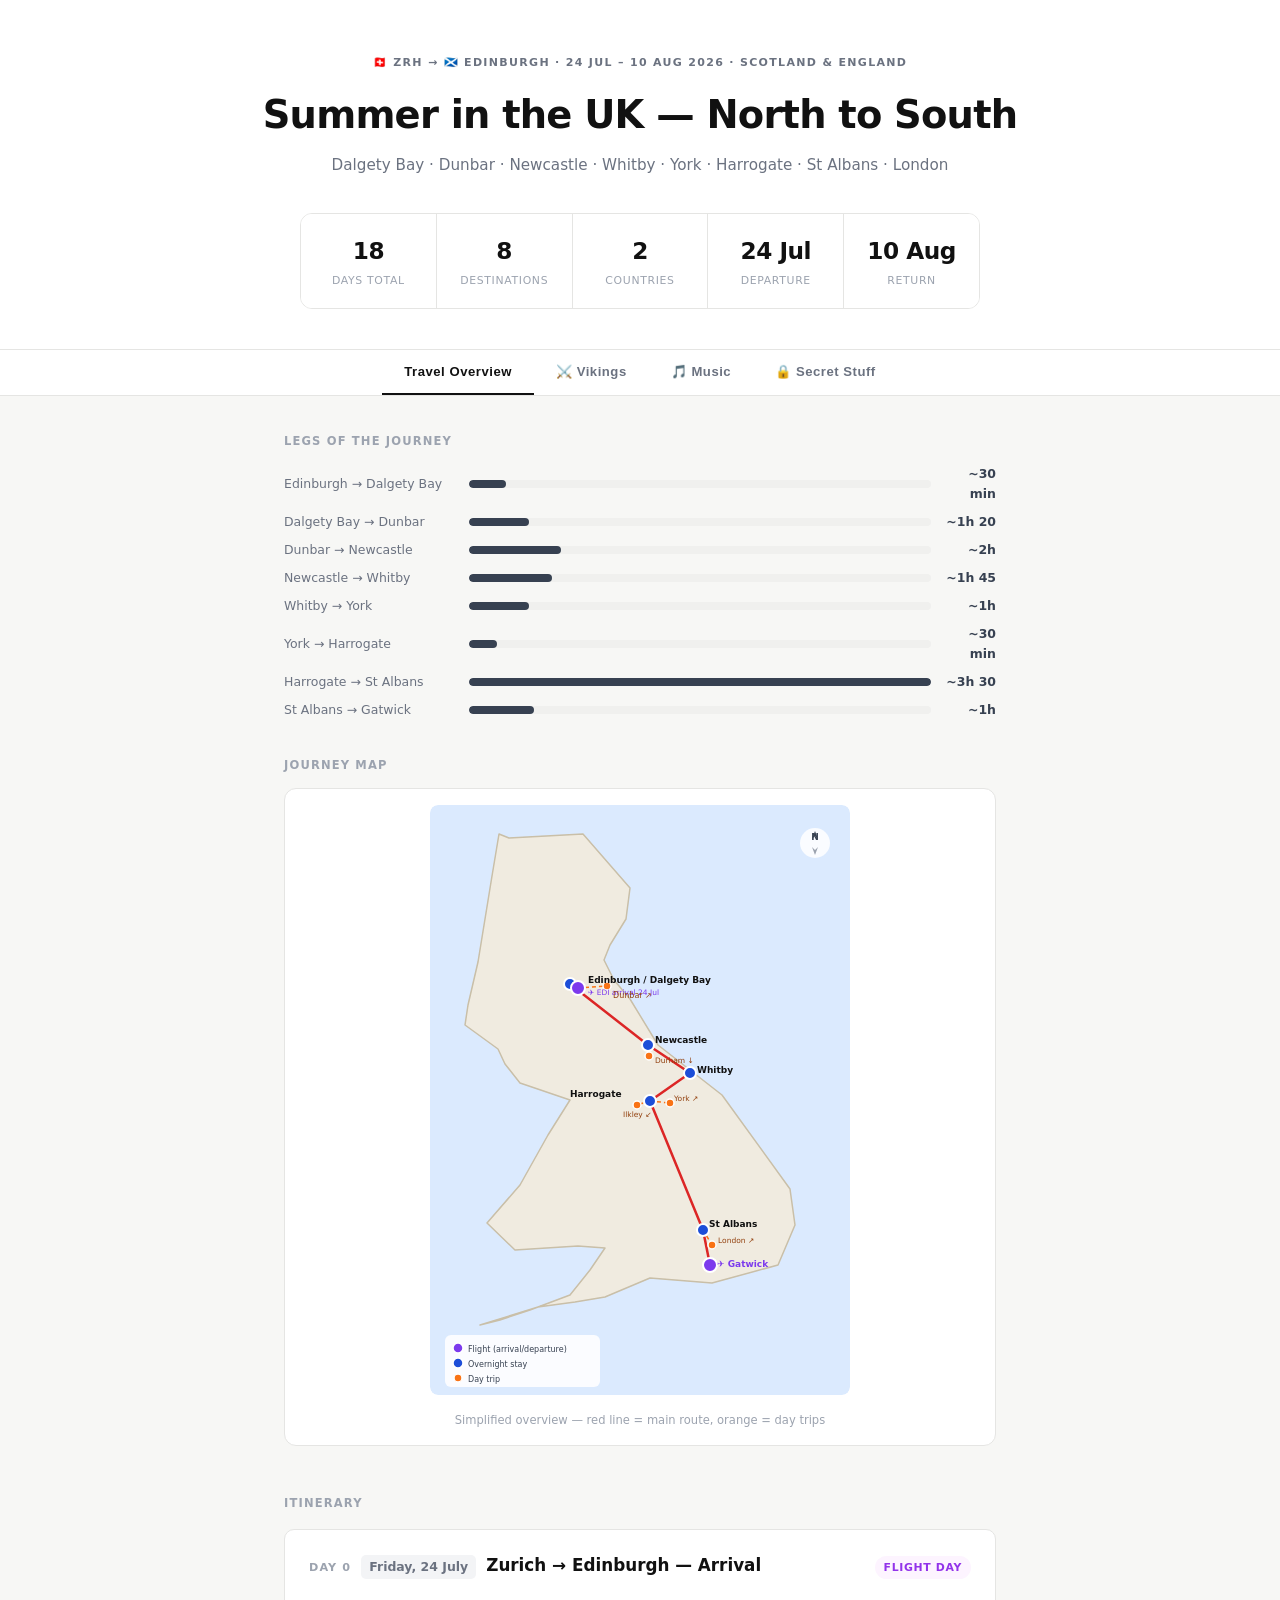
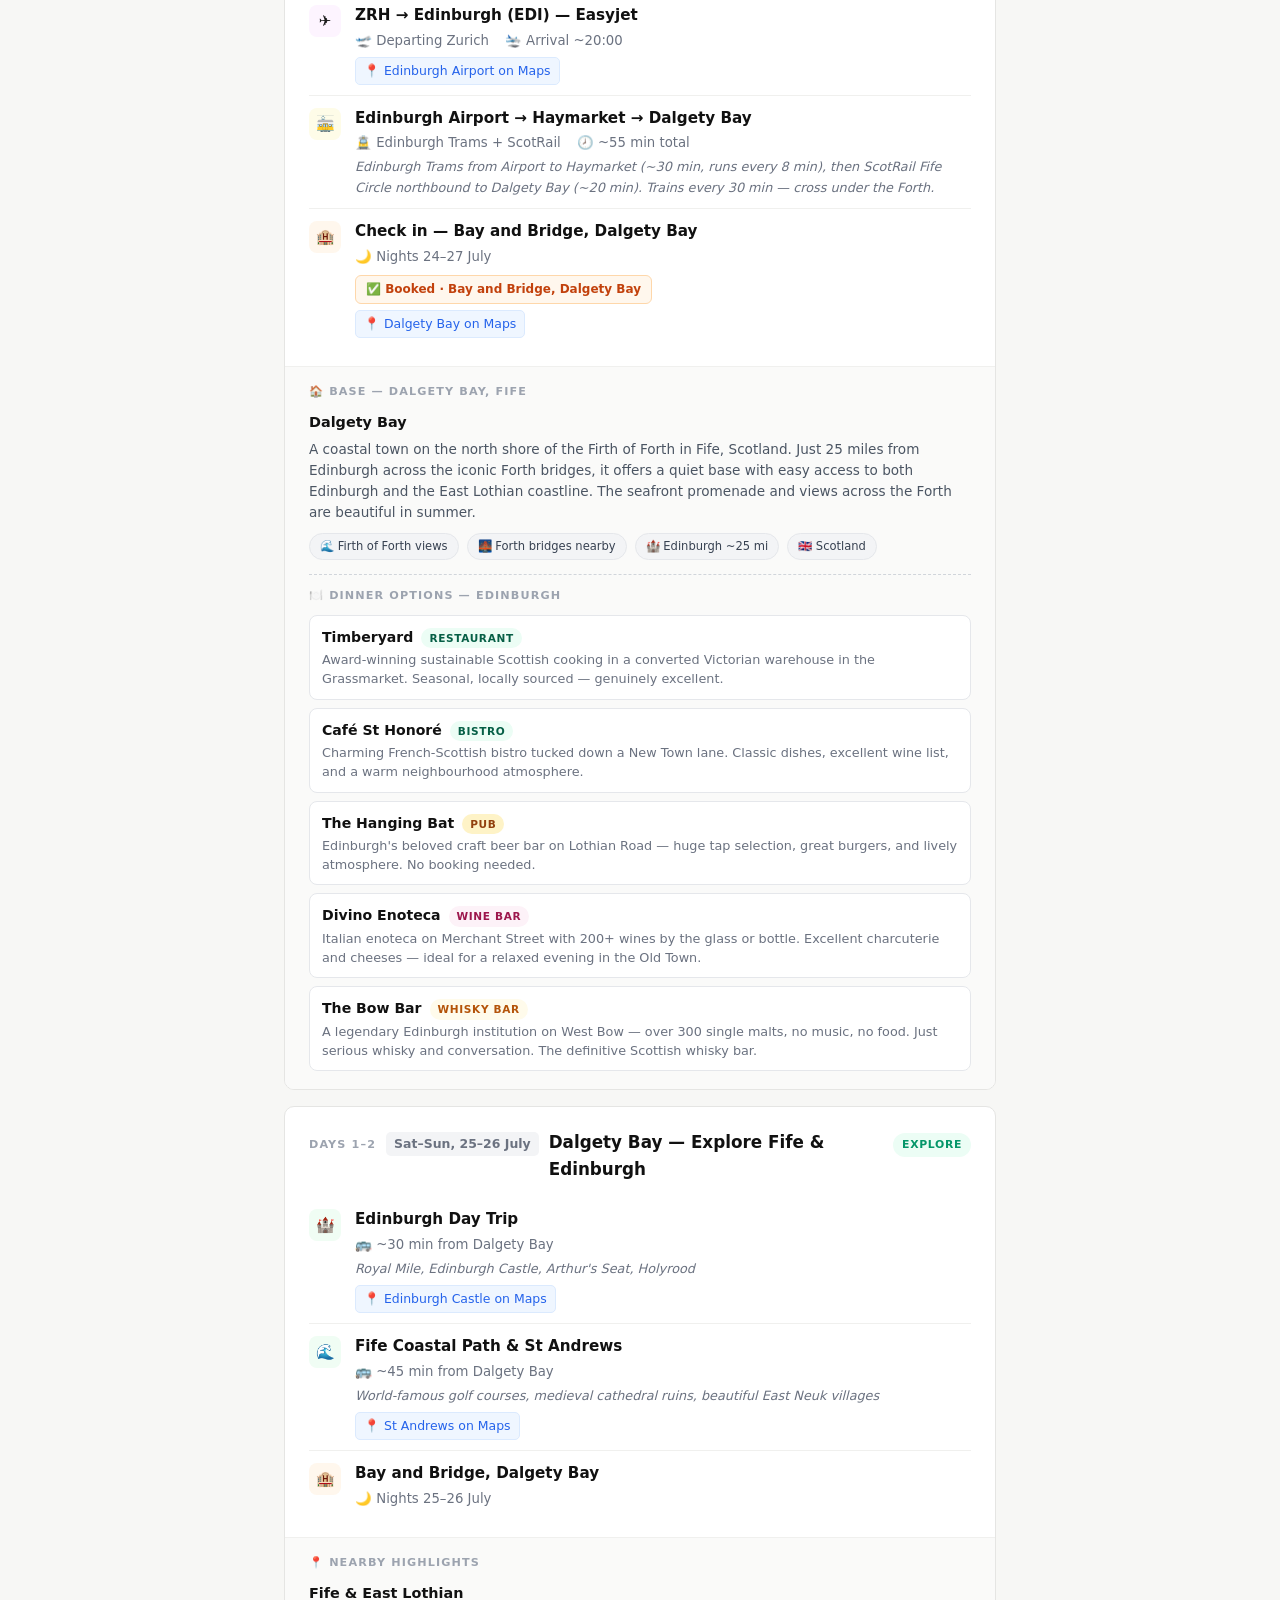
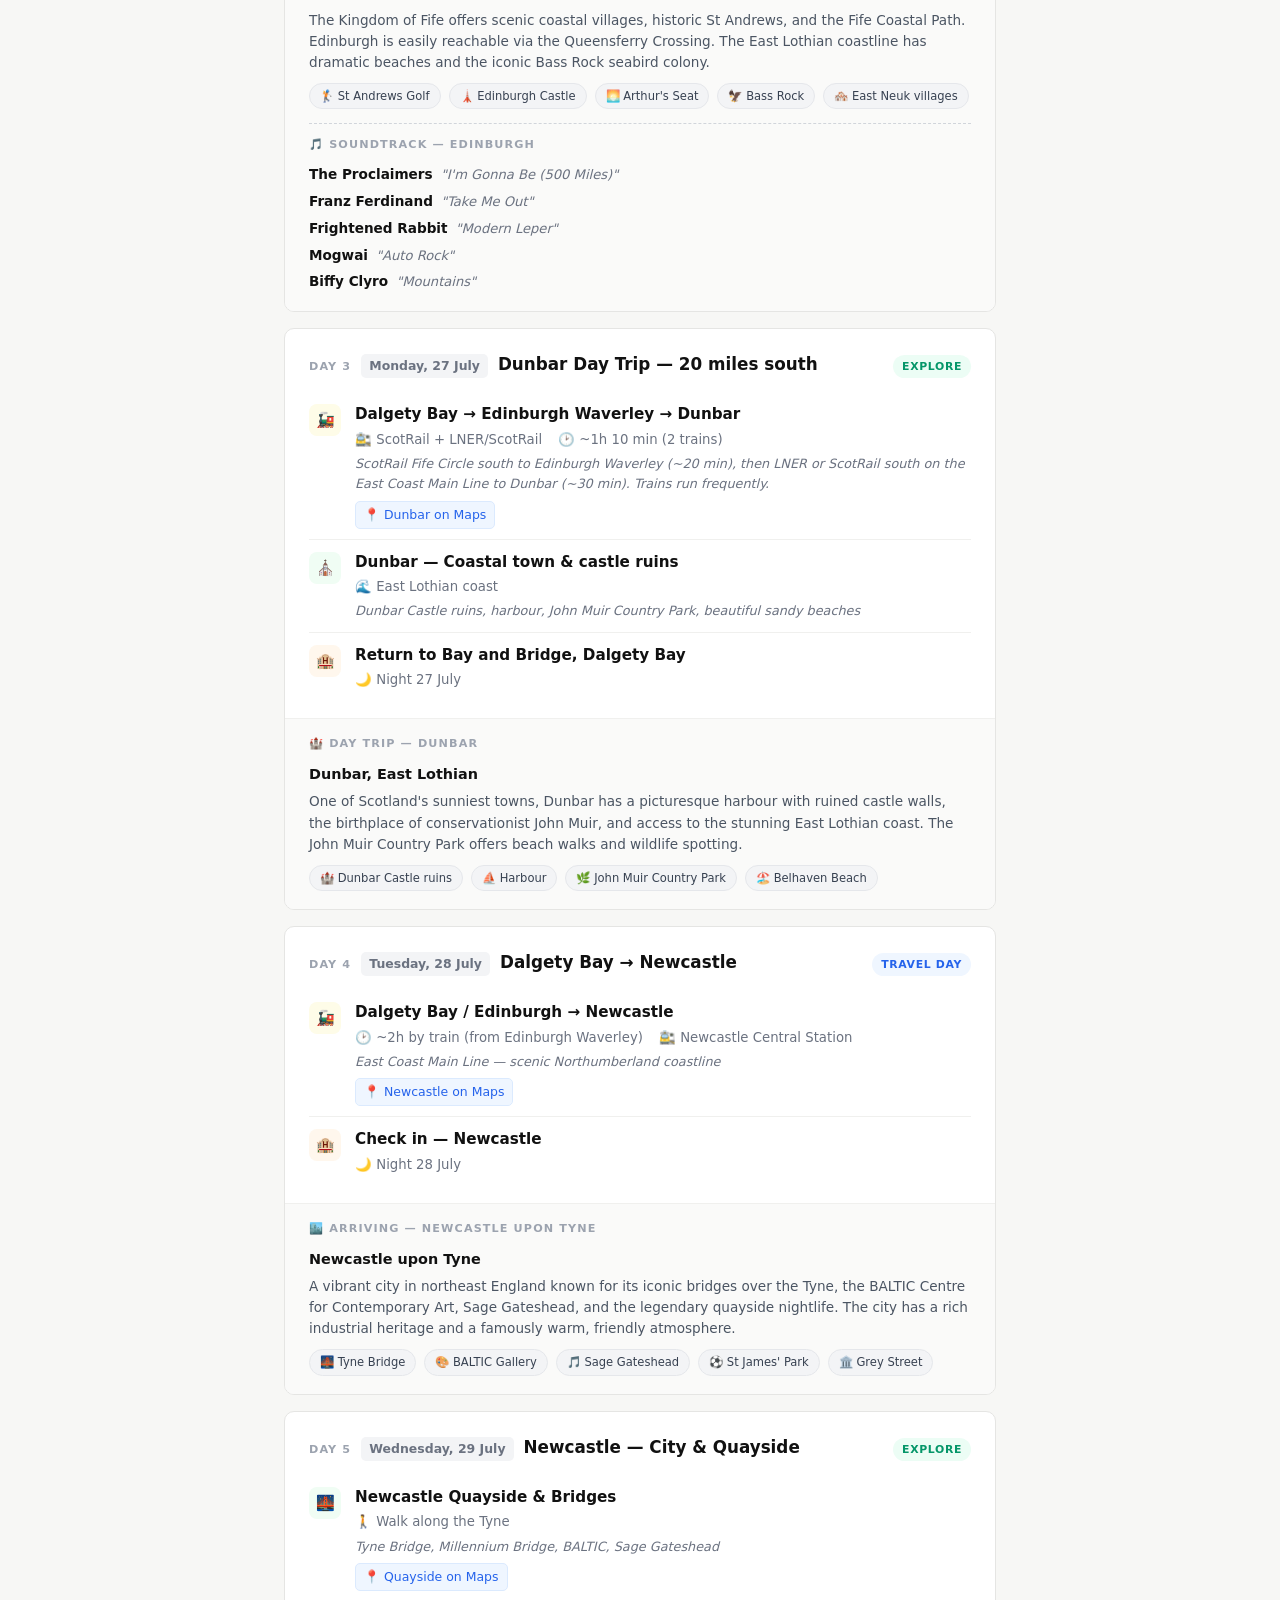
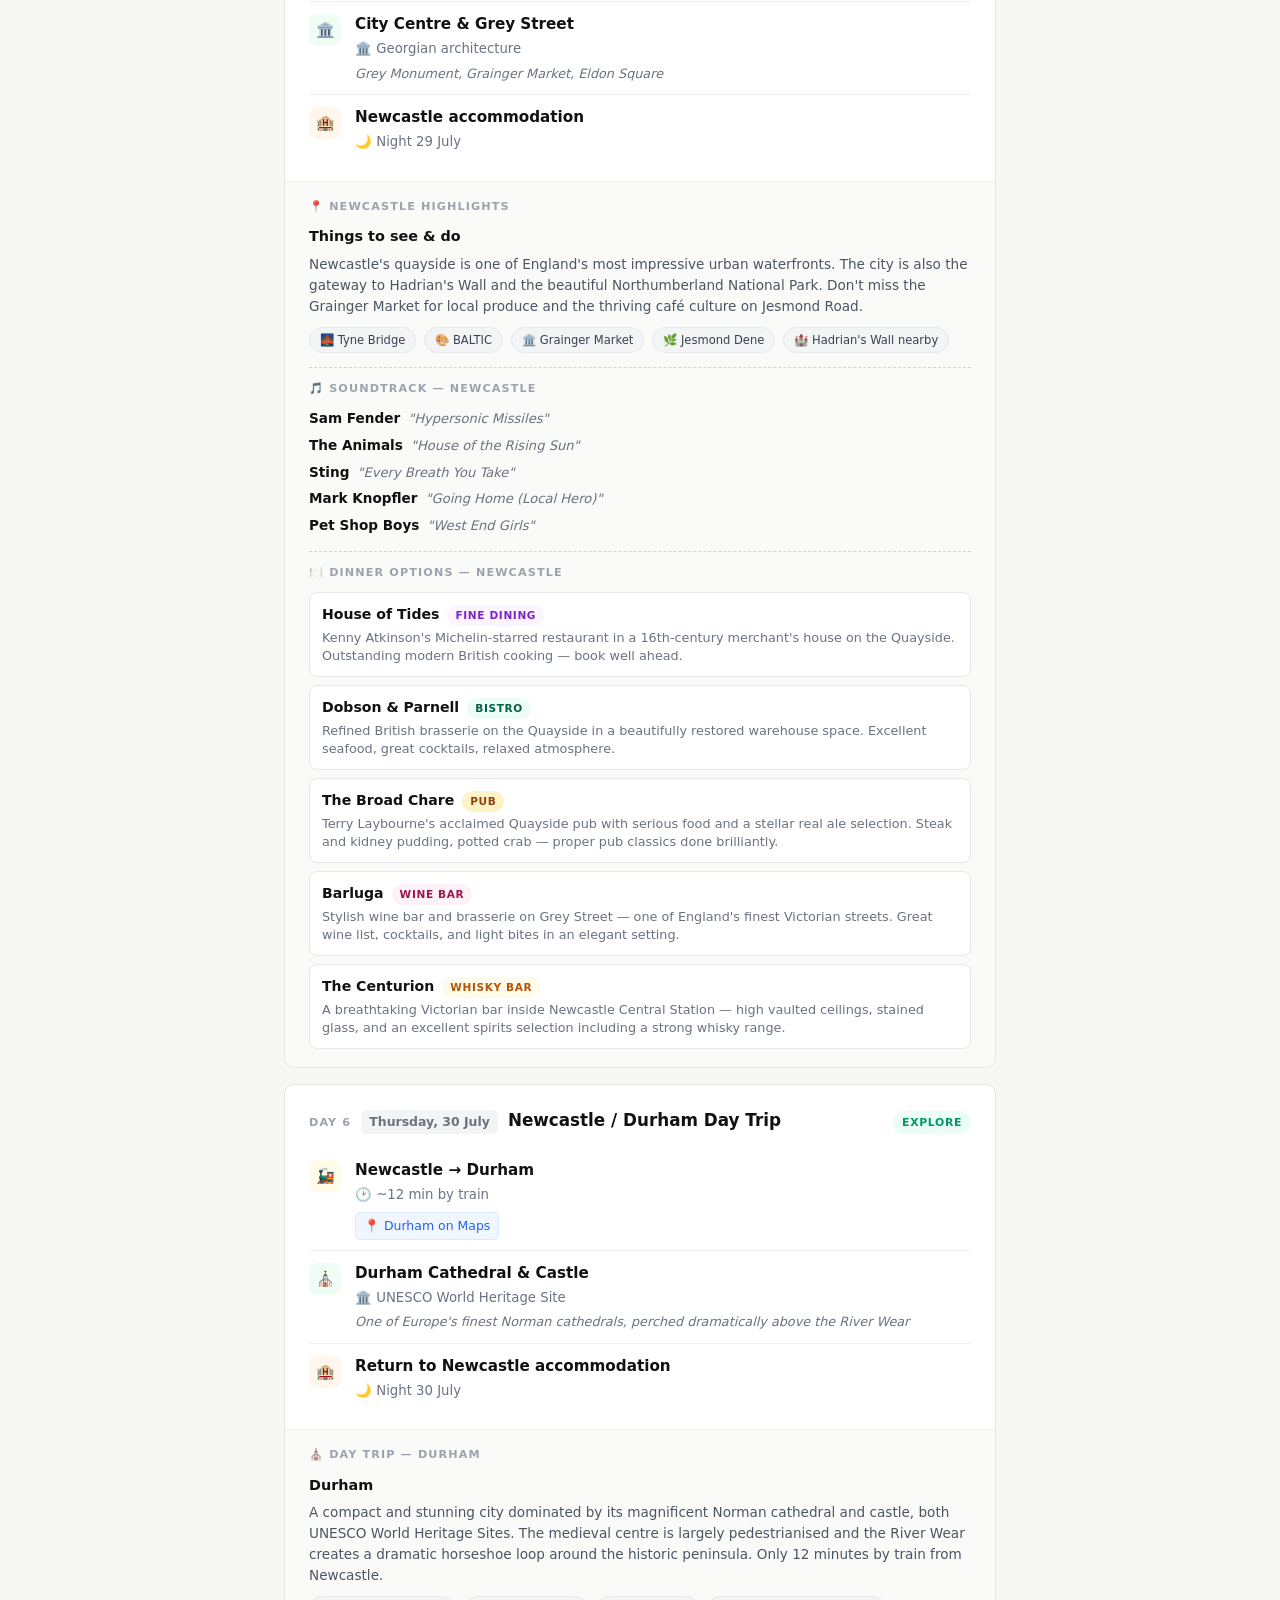
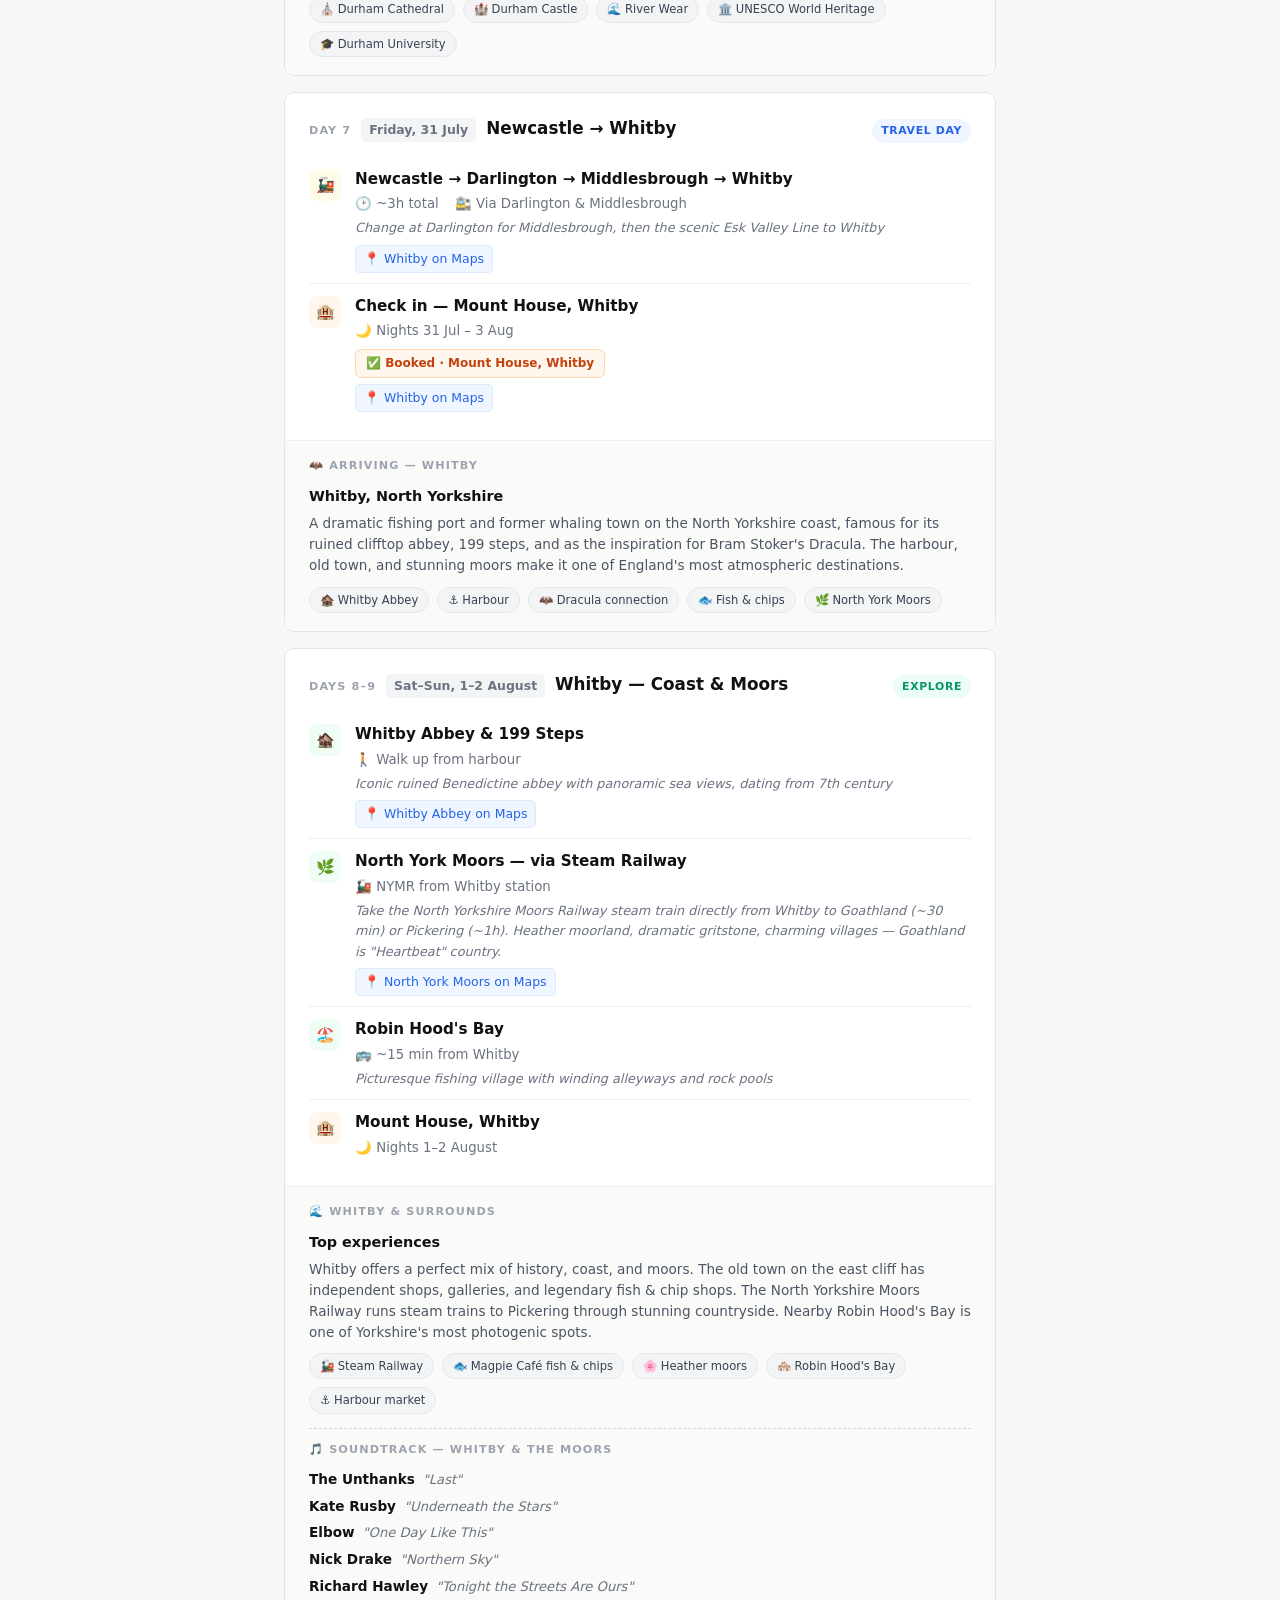
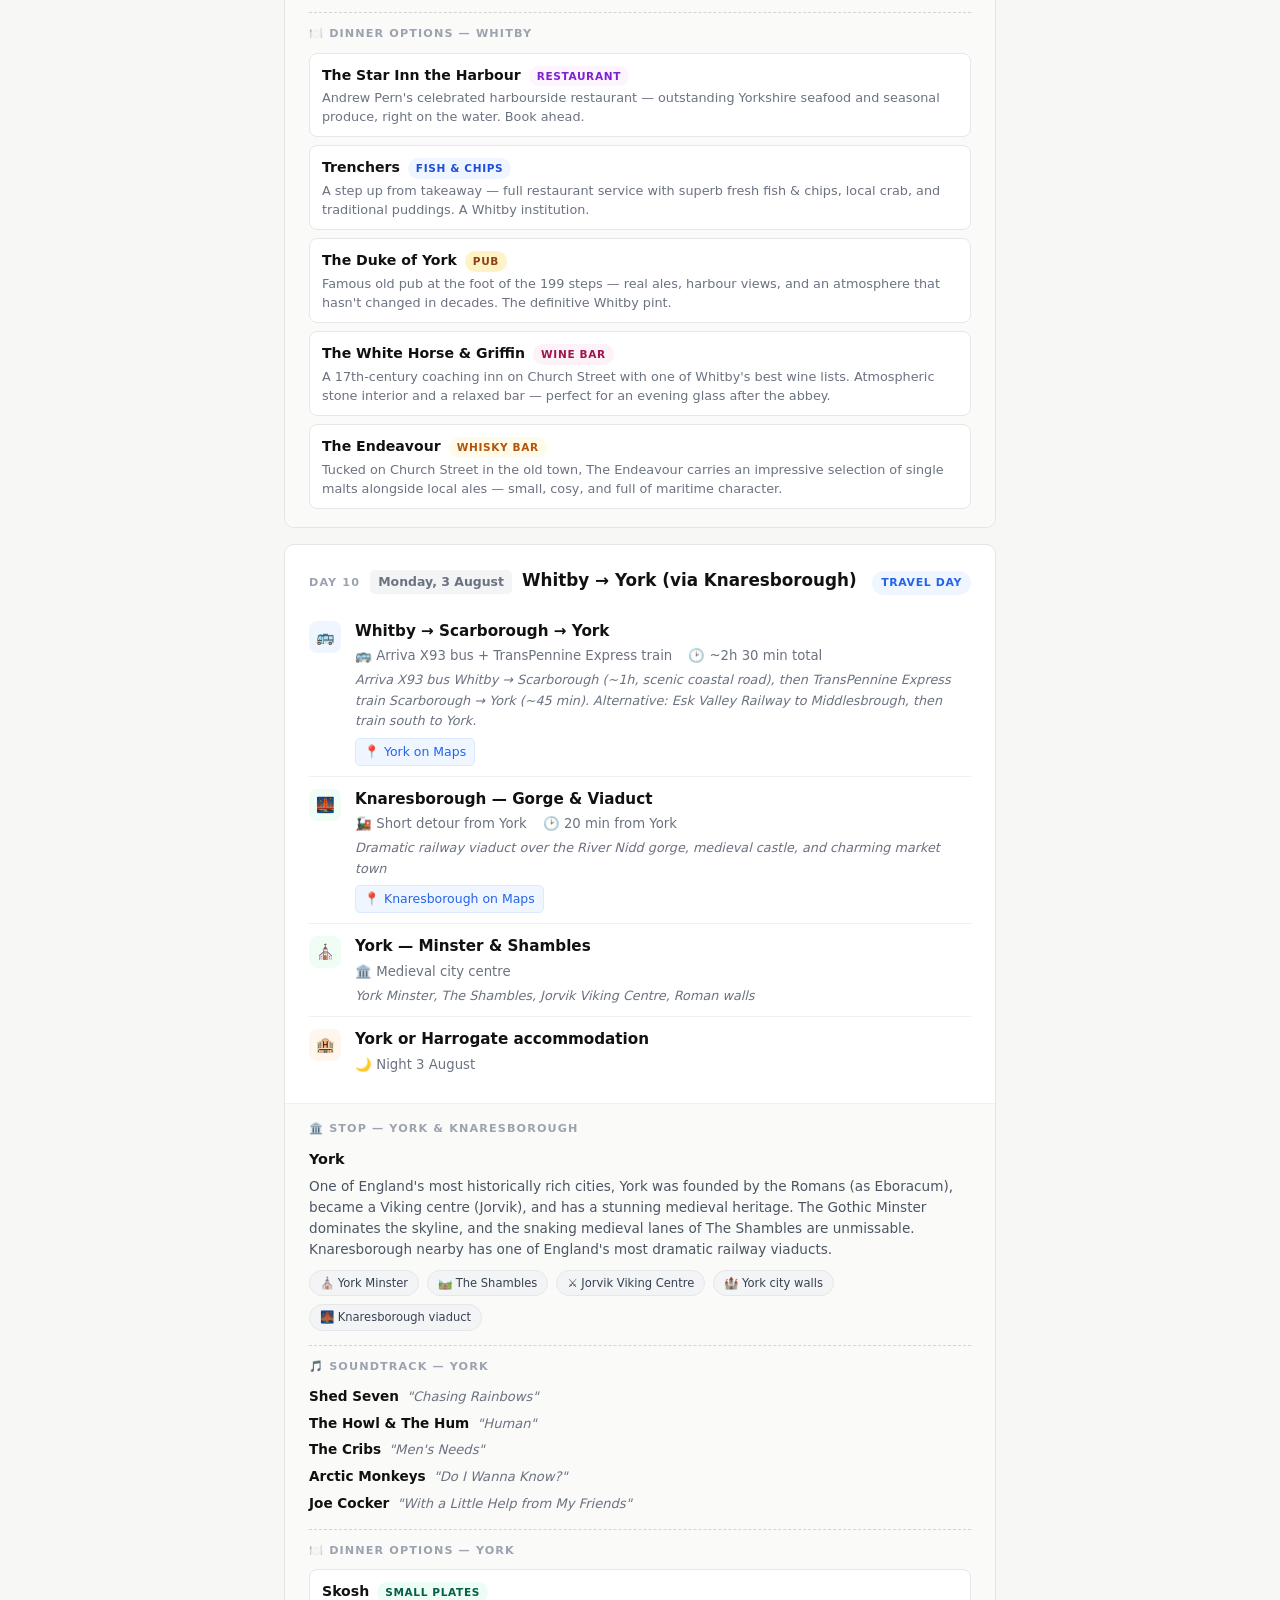
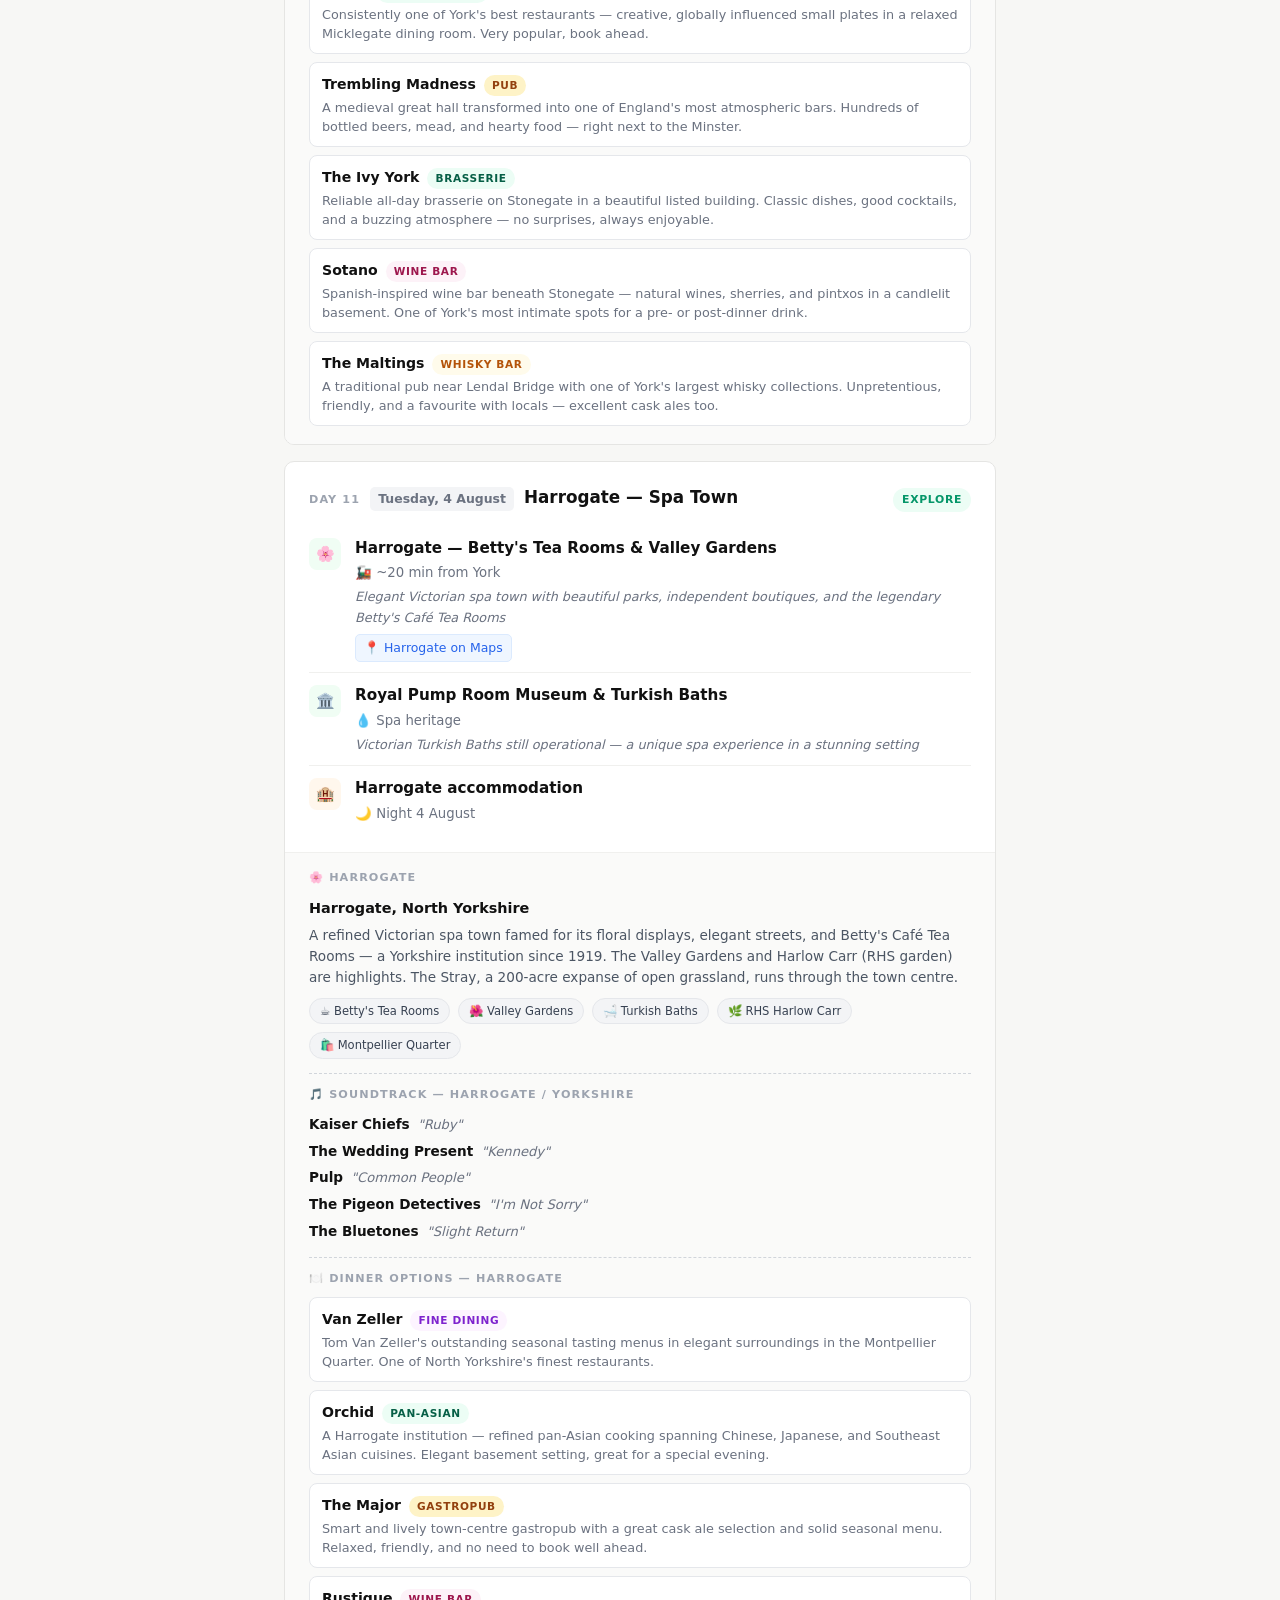
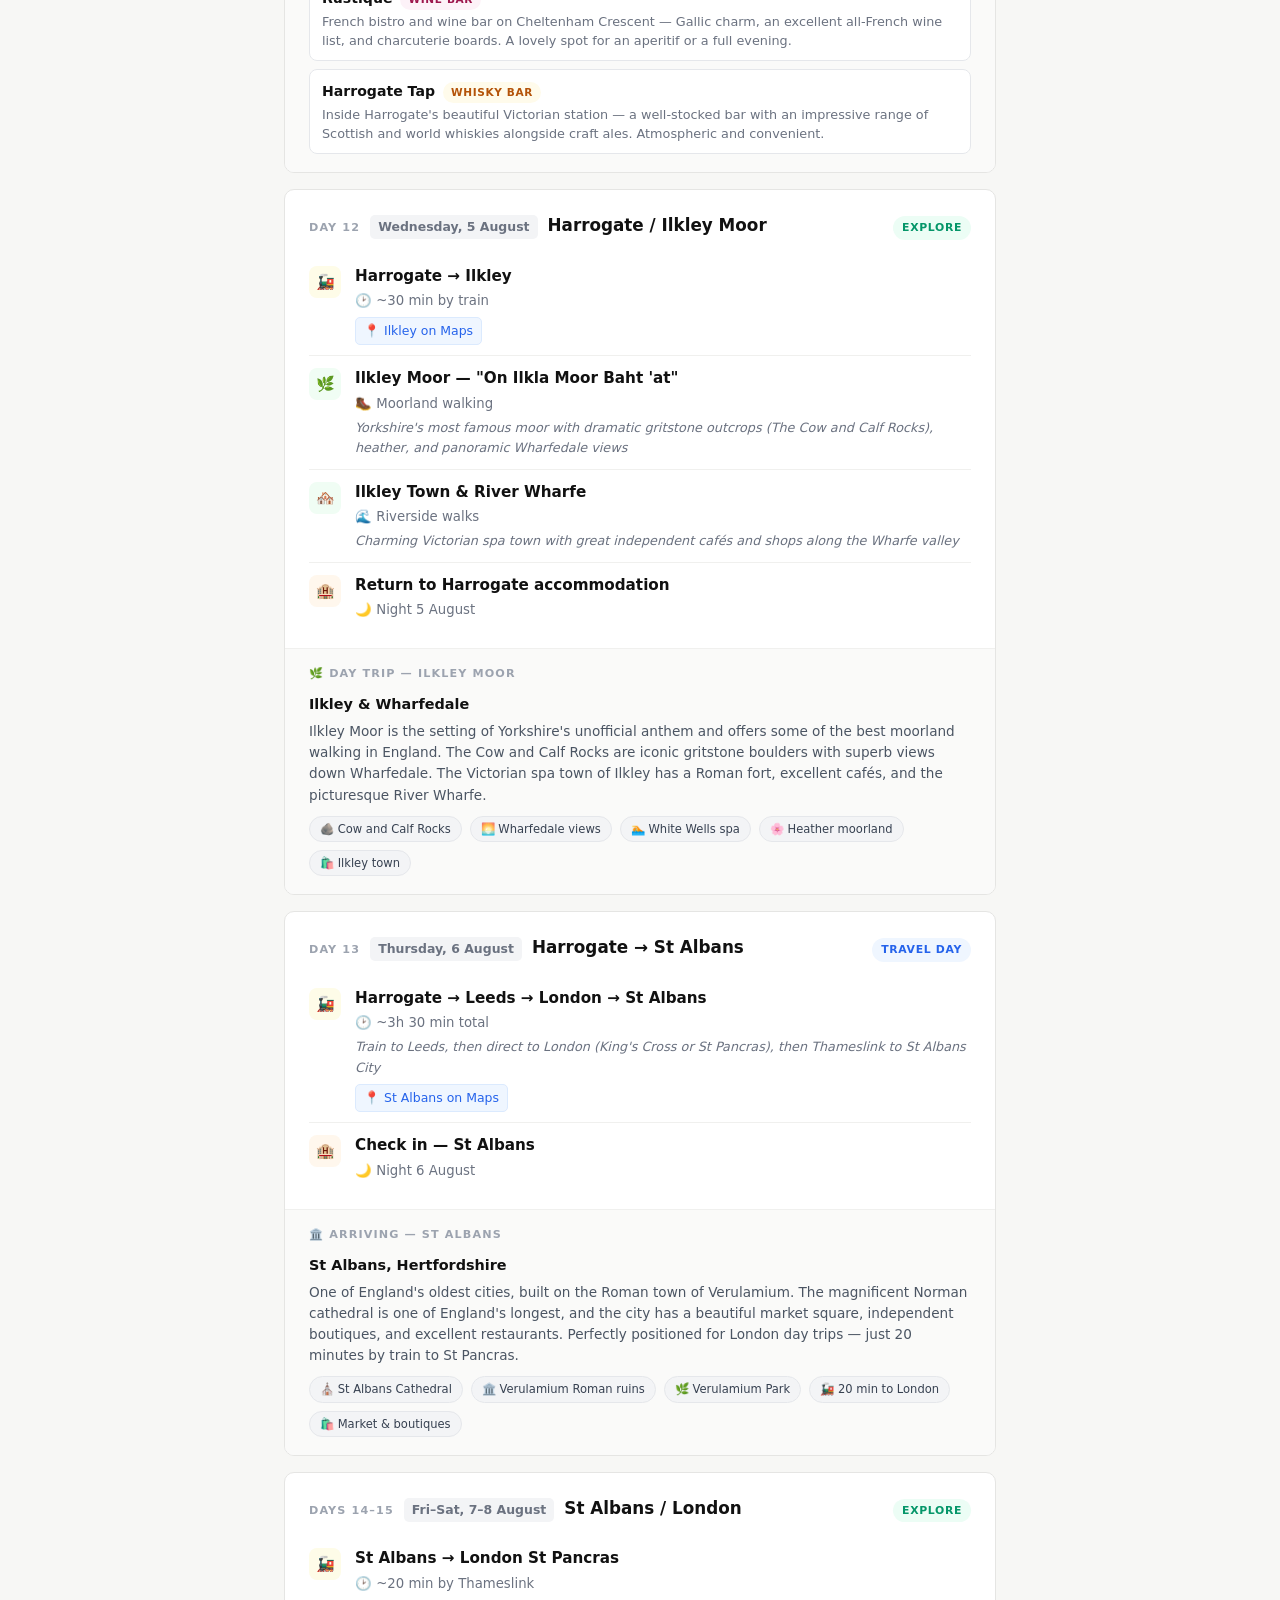
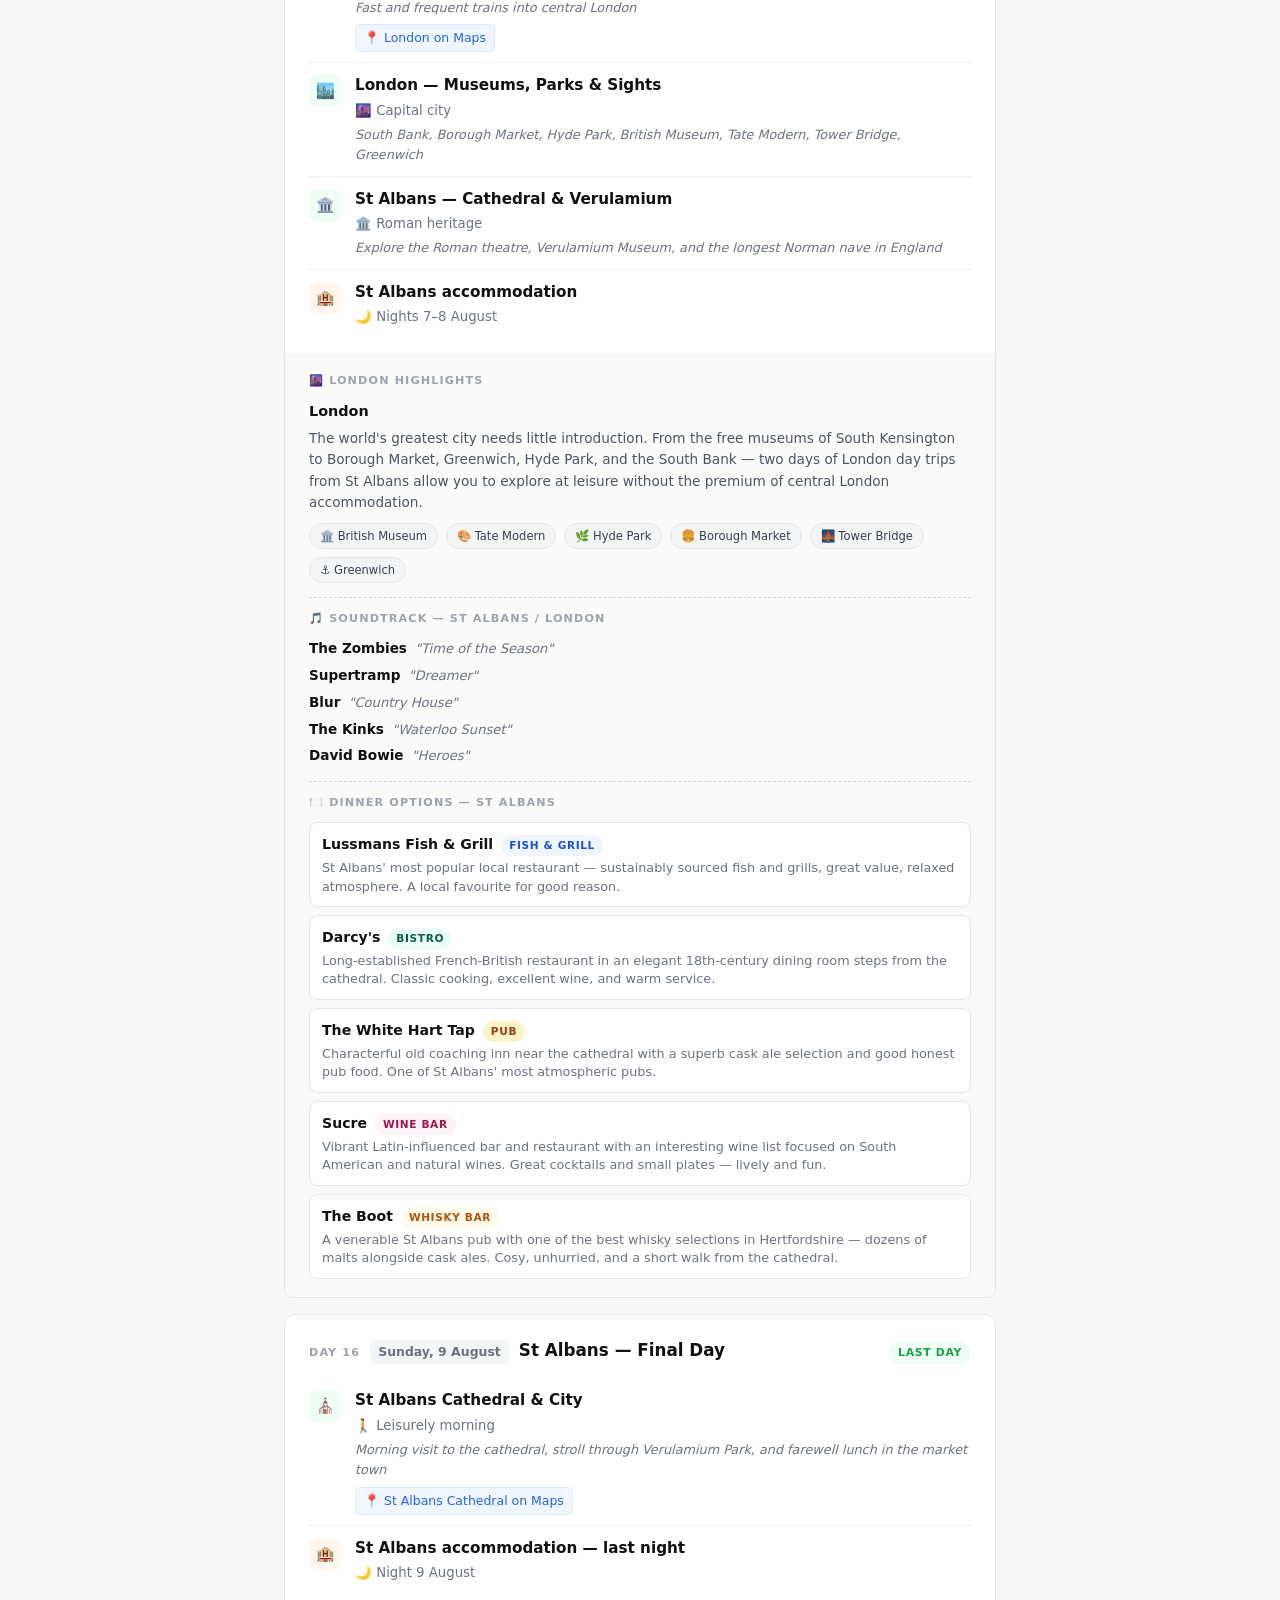
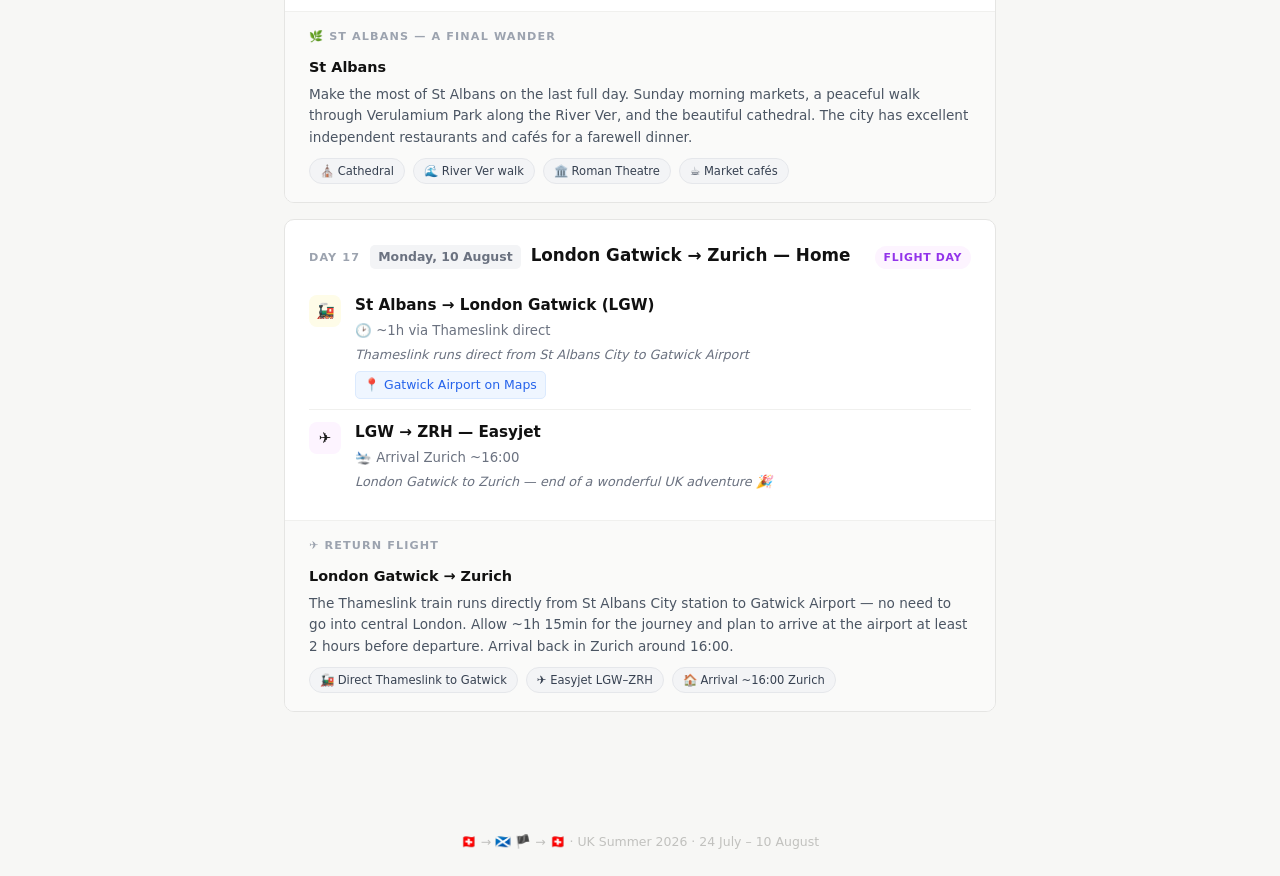
==== commit ceab808b: "vikings.md added, update page" ====
--- a/index.html
+++ b/index.html
@@ -4,7 +4,445 @@
   <meta charset="UTF-8" />
   <meta name="viewport" content="width=device-width, initial-scale=1.0" />
   <title>UK Summer Trip 2026 — Scotland &amp; England</title>
-  <link rel="stylesheet" href="styles.css">
+  <style>
+    *, *::before, *::after { box-sizing: border-box; margin: 0; padding: 0; }
+
+    body {
+      font-family: 'Segoe UI', system-ui, -apple-system, sans-serif;
+      background: #f7f7f5;
+      color: #1a1a1a;
+      line-height: 1.6;
+    }
+
+    /* ── Header ── */
+    header {
+      background: #fff;
+      border-bottom: 1px solid #e5e5e3;
+      padding: 48px 24px 40px;
+      text-align: center;
+    }
+    header .tag {
+      display: inline-block;
+      font-size: 11px;
+      font-weight: 600;
+      letter-spacing: .12em;
+      text-transform: uppercase;
+      color: #6b7280;
+      margin-bottom: 12px;
+    }
+    header h1 {
+      font-size: clamp(1.6rem, 4vw, 2.4rem);
+      font-weight: 700;
+      letter-spacing: -.02em;
+      color: #111;
+    }
+    header p {
+      margin-top: 8px;
+      color: #6b7280;
+      font-size: .95rem;
+    }
+    .stats-row {
+      display: flex;
+      justify-content: center;
+      gap: 0;
+      margin-top: 36px;
+      flex-wrap: wrap;
+      border: 1px solid #e5e5e3;
+      border-radius: 12px;
+      overflow: hidden;
+      max-width: 680px;
+      margin-left: auto;
+      margin-right: auto;
+    }
+    .stat {
+      flex: 1;
+      min-width: 90px;
+      text-align: center;
+      padding: 18px 12px;
+      background: #fff;
+    }
+    .stat + .stat { border-left: 1px solid #e5e5e3; }
+    .stat-value {
+      font-size: 1.45rem;
+      font-weight: 700;
+      color: #111;
+      letter-spacing: -.02em;
+    }
+    .stat-label {
+      font-size: .68rem;
+      color: #9ca3af;
+      letter-spacing: .06em;
+      text-transform: uppercase;
+      margin-top: 3px;
+    }
+
+    /* ── Distance bars ── */
+    .distance-section {
+      max-width: 760px;
+      margin: 36px auto 0;
+      padding: 0 24px;
+    }
+    .distance-section h2 {
+      font-size: .72rem;
+      font-weight: 700;
+      letter-spacing: .1em;
+      text-transform: uppercase;
+      color: #9ca3af;
+      margin-bottom: 14px;
+    }
+    .stage-bars { display: flex; flex-direction: column; gap: 8px; }
+    .stage-bar-row { display: flex; align-items: center; gap: 10px; }
+    .stage-bar-label {
+      font-size: .78rem; color: #6b7280;
+      width: 175px; flex-shrink: 0;
+      white-space: nowrap; overflow: hidden; text-overflow: ellipsis;
+    }
+    .stage-bar-track {
+      flex: 1; height: 8px;
+      background: #f0f0ee; border-radius: 99px; overflow: hidden;
+    }
+    .stage-bar-fill { height: 100%; background: #374151; border-radius: 99px; }
+    .stage-bar-km {
+      font-size: .78rem; font-weight: 600; color: #374151;
+      width: 55px; text-align: right; flex-shrink: 0;
+    }
+
+    /* ── Main ── */
+    main {
+      max-width: 760px;
+      margin: 0 auto;
+      padding: 40px 24px 80px;
+    }
+    .section-label {
+      font-size: .72rem; font-weight: 700;
+      letter-spacing: .1em; text-transform: uppercase;
+      color: #9ca3af; margin-bottom: 16px; margin-top: 8px;
+    }
+
+    /* ── Day card ── */
+    .day-card {
+      background: #fff;
+      border: 1px solid #e5e5e3;
+      border-radius: 10px;
+      margin-bottom: 16px;
+      overflow: hidden;
+      transition: box-shadow .15s;
+    }
+    .day-card:hover { box-shadow: 0 4px 20px rgba(0,0,0,.06); }
+    .day-card-top { padding: 22px 24px 18px; }
+
+    .day-header {
+      display: flex; align-items: baseline; gap: 10px;
+      margin-bottom: 14px; flex-wrap: wrap;
+    }
+    .day-label {
+      font-size: .7rem; font-weight: 700;
+      letter-spacing: .1em; text-transform: uppercase; color: #9ca3af;
+    }
+    .day-date {
+      font-size: .78rem; font-weight: 600; color: #6b7280;
+      background: #f3f4f6; border-radius: 5px;
+      padding: 2px 8px;
+    }
+    .day-title {
+      font-size: 1.05rem; font-weight: 700; color: #111; flex: 1;
+    }
+
+    /* ── Badges ── */
+    .badge {
+      font-size: .68rem; font-weight: 600;
+      letter-spacing: .06em; text-transform: uppercase;
+      padding: 3px 9px; border-radius: 99px;
+    }
+    .badge-explore { background: #ecfdf5; color: #059669; }
+    .badge-transit { background: #eff6ff; color: #2563eb; }
+    .badge-fly     { background: #fdf4ff; color: #9333ea; }
+    .badge-arrival { background: #fff7ed; color: #ea580c; }
+    .badge-rest    { background: #f0fdf4; color: #16a34a; }
+
+    /* ── Segments ── */
+    .segment {
+      display: flex; align-items: flex-start;
+      gap: 14px; padding: 10px 0;
+    }
+    .segment + .segment { border-top: 1px solid #f0f0ee; }
+    .seg-icon {
+      width: 32px; height: 32px; border-radius: 8px;
+      display: flex; align-items: center; justify-content: center;
+      font-size: 15px; flex-shrink: 0; margin-top: 2px;
+    }
+    .seg-icon.explore { background: #f0fdf4; }
+    .seg-icon.bus     { background: #eff6ff; }
+    .seg-icon.train   { background: #fefce8; }
+    .seg-icon.fly     { background: #fdf4ff; }
+    .seg-icon.hotel   { background: #fff7ed; }
+    .seg-icon.car     { background: #f0f9ff; }
+
+    .seg-body { flex: 1; }
+    .seg-route { font-size: .95rem; font-weight: 600; color: #111; }
+    .seg-meta {
+      font-size: .83rem; color: #6b7280;
+      margin-top: 2px; display: flex; gap: 16px; flex-wrap: wrap;
+    }
+    .seg-note {
+      font-size: .8rem; color: #6b7280;
+      margin-top: 4px; font-style: italic;
+    }
+    .maps-link {
+      display: inline-flex; align-items: center; gap: 4px;
+      font-size: .78rem; color: #2563eb; text-decoration: none;
+      font-weight: 500; margin-top: 6px; padding: 3px 8px;
+      border: 1px solid #dbeafe; border-radius: 5px;
+      background: #eff6ff; transition: background .1s;
+    }
+    .maps-link:hover { background: #dbeafe; }
+
+    /* ── Hotel booking chip ── */
+    .booking-chip {
+      display: inline-flex; align-items: center; gap: 5px;
+      font-size: .75rem; font-weight: 600;
+      background: #fff7ed; color: #c2410c;
+      border: 1px solid #fed7aa; border-radius: 6px;
+      padding: 4px 10px; margin-top: 8px;
+    }
+
+    /* ── Village info panel ── */
+    .village-panel {
+      border-top: 1px solid #f0f0ee;
+      background: #fafaf9;
+      padding: 16px 24px 18px;
+    }
+    .village-panel-header {
+      font-size: .7rem; font-weight: 700;
+      letter-spacing: .1em; text-transform: uppercase;
+      color: #9ca3af; margin-bottom: 10px;
+    }
+    .village-name {
+      font-size: .9rem; font-weight: 700; color: #111; margin-bottom: 5px;
+    }
+    .village-desc {
+      font-size: .85rem; color: #4b5563;
+      line-height: 1.55; margin-bottom: 10px;
+    }
+    .village-highlights {
+      display: flex; gap: 8px; flex-wrap: wrap;
+    }
+    .highlight-chip {
+      font-size: .72rem;
+      background: #f3f4f6; color: #374151;
+      border: 1px solid #e5e7eb;
+      border-radius: 99px; padding: 3px 10px; font-weight: 500;
+    }
+
+    /* ── Dining section ── */
+    .dining-section {
+      border-top: 1px dashed #d1d5db;
+      margin-top: 14px;
+      padding-top: 12px;
+    }
+    .dining-header {
+      font-size: .7rem; font-weight: 700;
+      letter-spacing: .1em; text-transform: uppercase;
+      color: #9ca3af; margin-bottom: 10px;
+    }
+    .dining-options { display: flex; flex-direction: column; gap: 8px; }
+    .dining-option {
+      padding: 10px 12px;
+      background: #fff;
+      border: 1px solid #e5e7eb;
+      border-radius: 8px;
+    }
+    .dining-option-top {
+      display: flex; align-items: baseline; gap: 8px;
+      flex-wrap: wrap; margin-bottom: 3px;
+    }
+    .dining-name { font-size: .88rem; font-weight: 700; color: #111; }
+    .dining-type {
+      font-size: .66rem; font-weight: 600;
+      letter-spacing: .06em; text-transform: uppercase;
+      padding: 2px 8px; border-radius: 99px;
+      background: #f3f4f6; color: #6b7280;
+    }
+    .dining-type.pub    { background: #fef3c7; color: #92400e; }
+    .dining-type.fish   { background: #eff6ff; color: #1d4ed8; }
+    .dining-type.fine   { background: #fdf4ff; color: #7e22ce; }
+    .dining-type.bistro { background: #ecfdf5; color: #065f46; }
+    .dining-type.wine   { background: #fdf2f8; color: #9d174d; }
+    .dining-type.whisky { background: #fffbeb; color: #b45309; }
+    .dining-desc { font-size: .8rem; color: #6b7280; line-height: 1.45; }
+
+    /* ── Music section ── */
+    .music-section {
+      border-top: 1px dashed #d1d5db;
+      margin-top: 14px; padding-top: 12px;
+    }
+    .music-header {
+      font-size: .7rem; font-weight: 700;
+      letter-spacing: .1em; text-transform: uppercase;
+      color: #9ca3af; margin-bottom: 10px;
+    }
+    .music-list { display: flex; flex-direction: column; gap: 5px; }
+    .music-item { display: flex; align-items: baseline; gap: 8px; flex-wrap: wrap; }
+    .music-artist { font-size: .85rem; font-weight: 700; color: #111; }
+    .music-track { font-size: .82rem; color: #6b7280; font-style: italic; }
+
+    /* ── Journey map ── */
+    .map-wrapper {
+      max-width: 760px; margin: 36px auto 0; padding: 0 24px;
+    }
+    .map-wrapper h2 {
+      font-size: .72rem; font-weight: 700; letter-spacing: .1em;
+      text-transform: uppercase; color: #9ca3af; margin-bottom: 14px;
+    }
+    .map-container {
+      background: #fff; border: 1px solid #e5e5e3;
+      border-radius: 12px; overflow: hidden;
+      padding: 16px; text-align: center;
+    }
+    .map-container svg { max-width: 420px; width: 100%; border-radius: 8px; }
+    .map-caption { font-size: .72rem; color: #9ca3af; margin-top: 8px; }
+
+    /* ── Missed hotspots ── */
+    .hotspot-section {
+      max-width: 760px; margin: 0 auto; padding: 0 24px 60px;
+    }
+    .hotspot-intro {
+      font-size: .85rem; color: #6b7280; margin-bottom: 24px; line-height: 1.6;
+    }
+    .hotspot-region-block { margin-bottom: 28px; }
+    .hotspot-region-title {
+      font-size: .75rem; font-weight: 700; letter-spacing: .08em;
+      text-transform: uppercase; color: #374151;
+      padding-bottom: 7px; margin-bottom: 12px;
+      border-bottom: 2px solid #e5e5e3;
+    }
+    .hotspot-cards {
+      display: grid;
+      grid-template-columns: repeat(auto-fill, minmax(210px, 1fr));
+      gap: 10px;
+    }
+    .hotspot-card {
+      background: #fff; border: 1px solid #e5e5e3;
+      border-radius: 8px; padding: 12px 14px;
+    }
+    .hotspot-name { font-size: .88rem; font-weight: 700; color: #111; display: block; }
+    .hotspot-dist {
+      font-size: .7rem; color: #d97706; font-weight: 600;
+      display: block; margin-top: 2px; margin-bottom: 4px;
+    }
+    .hotspot-desc { font-size: .78rem; color: #6b7280; line-height: 1.45; }
+
+    /* ── Footer ── */
+    footer {
+      text-align: center; padding: 24px;
+      font-size: .78rem; color: #c1c1be;
+    }
+
+    /* ── Tabs ── */
+    .tab-nav {
+      display: flex;
+      justify-content: center;
+      background: #fff;
+      border-bottom: 1px solid #e5e5e3;
+      position: sticky;
+      top: 0;
+      z-index: 100;
+      overflow-x: auto;
+    }
+    .tab-btn {
+      padding: 14px 22px;
+      font-size: .82rem;
+      font-weight: 600;
+      letter-spacing: .04em;
+      color: #6b7280;
+      background: none;
+      border: none;
+      border-bottom: 2px solid transparent;
+      cursor: pointer;
+      transition: color .15s, border-color .15s;
+      white-space: nowrap;
+    }
+    .tab-btn:hover { color: #111; }
+    .tab-btn.active { color: #111; border-bottom-color: #111; }
+    .tab-panel { display: none; }
+    .tab-panel.active { display: block; }
+
+    /* ── Music page ── */
+    .music-page { max-width: 760px; margin: 0 auto; padding: 40px 24px 80px; }
+    .music-destination {
+      background: #fff; border: 1px solid #e5e5e3;
+      border-radius: 10px; margin-bottom: 16px; overflow: hidden;
+    }
+    .music-dest-header {
+      padding: 16px 20px 12px;
+      border-bottom: 1px solid #f0f0ee;
+      display: flex; align-items: baseline; gap: 10px;
+    }
+    .music-dest-title { font-size: 1rem; font-weight: 700; color: #111; }
+    .music-dest-date { font-size: .75rem; color: #9ca3af; }
+    .music-tracks { padding: 12px 20px 16px; display: flex; flex-direction: column; gap: 6px; }
+    .music-track-row { display: flex; align-items: center; gap: 10px; padding: 6px 0; border-bottom: 1px solid #f7f7f5; }
+    .music-track-row:last-child { border-bottom: none; }
+    .music-track-num { font-size: .7rem; color: #d1d5db; font-weight: 700; width: 16px; flex-shrink: 0; }
+    .music-track-artist { font-size: .88rem; font-weight: 700; color: #111; }
+    .music-track-title { font-size: .83rem; color: #6b7280; font-style: italic; }
+
+    /* ── Secret page ── */
+    .secret-page { max-width: 760px; margin: 0 auto; padding: 40px 24px 80px; }
+    .secret-card {
+      background: #fff; border: 1px solid #e5e5e3;
+      border-radius: 10px; margin-bottom: 16px;
+      padding: 20px 24px;
+    }
+    .secret-card-title { font-size: 1rem; font-weight: 700; color: #111; margin-bottom: 6px; }
+    .secret-card-body { font-size: .88rem; color: #4b5563; line-height: 1.6; }
+
+    /* ── Vikings section ── */
+    .viking-section {
+      max-width: 760px; margin: 0 auto; padding: 0 24px 60px;
+    }
+    .viking-intro {
+      font-size: .85rem; color: #6b7280; margin-bottom: 24px; line-height: 1.6;
+    }
+    .viking-block { margin-bottom: 32px; }
+    .viking-block-title {
+      font-size: .75rem; font-weight: 700; letter-spacing: .08em;
+      text-transform: uppercase; color: #374151;
+      padding-bottom: 7px; margin-bottom: 12px;
+      border-bottom: 2px solid #e5e5e3;
+    }
+    .viking-timeline { display: flex; flex-direction: column; gap: 10px; }
+    .viking-raid {
+      background: #fff; border: 1px solid #e5e5e3;
+      border-radius: 8px; padding: 12px 14px;
+      display: flex; gap: 14px; align-items: flex-start;
+    }
+    .viking-year {
+      font-size: .8rem; font-weight: 700; color: #7c3aed;
+      background: #fdf4ff; border: 1px solid #e9d5ff;
+      border-radius: 6px; padding: 3px 9px;
+      flex-shrink: 0; white-space: nowrap;
+    }
+    .viking-raid-body { flex: 1; }
+    .viking-raid-place { font-size: .9rem; font-weight: 700; color: #111; }
+    .viking-raid-desc { font-size: .8rem; color: #6b7280; margin-top: 2px; line-height: 1.45; }
+    .viking-cards {
+      display: grid;
+      grid-template-columns: repeat(auto-fill, minmax(210px, 1fr));
+      gap: 10px;
+    }
+    .viking-card {
+      background: #fff; border: 1px solid #e5e5e3;
+      border-radius: 8px; padding: 12px 14px;
+      border-left: 3px solid #7c3aed;
+    }
+    .viking-card-name { font-size: .88rem; font-weight: 700; color: #111; display: block; }
+    .viking-card-day {
+      font-size: .7rem; color: #7c3aed; font-weight: 600;
+      display: block; margin-top: 2px; margin-bottom: 5px;
+    }
+    .viking-card-desc { font-size: .78rem; color: #6b7280; line-height: 1.45; }
+  </style>
 </head>
 <body>
 
@@ -37,14 +475,14 @@
   </div>
 </header>
 
-<nav class="nav-tabs">
-  <a href="index.html" class="nav-tab active">Overview</a>
-  <a href="dalgety-bay.html" class="nav-tab">Edinburgh / Dalgety Bay</a>
-  <a href="newcastle.html" class="nav-tab">Newcastle</a>
-  <a href="whitby.html" class="nav-tab">Whitby</a>
-  <a href="harrogate.html" class="nav-tab">Harrogate</a>
-  <a href="st-albans.html" class="nav-tab">St Albans</a>
+<nav class="tab-nav">
+  <button class="tab-btn active" onclick="switchTab('travel', this)">Travel Overview</button>
+  <button class="tab-btn" onclick="switchTab('vikings', this)">⚔️ Vikings</button>
+  <button class="tab-btn" onclick="switchTab('music', this)">🎵 Music</button>
+  <button class="tab-btn" onclick="switchTab('secret', this)">🔒 Secret Stuff</button>
 </nav>
+
+<div class="tab-panel active" id="tab-travel">
 
 <!-- Travel overview bars -->
 <div class="distance-section">
@@ -177,160 +615,1488 @@
   </div>
 </div>
 
-<!-- Missed hotspots -->
-<div class="hotspot-section">
-  <div class="section-label" style="margin-bottom:8px;">Sights we're skipping — worth rerouting?</div>
-  <p class="hotspot-intro">Nearby attractions not currently on the itinerary. All reachable by public transport from the relevant base.</p>
-
-  <div class="hotspot-region-block">
-    <div class="hotspot-region-title">🏴󠁧󠁢󠁳󠁣󠁴󠁿 Scotland — near Edinburgh / Dalgety Bay</div>
-    <div class="hotspot-cards">
-      <div class="hotspot-card">
-        <span class="hotspot-name">Stirling Castle</span>
-        <span class="hotspot-dist">~45 min by train from Edinburgh</span>
-        <div class="hotspot-desc">One of Scotland's most important castles, perched on a volcanic crag. Mary Queen of Scots was crowned here. Direct trains from Edinburgh Waverley.</div>
-      </div>
-      <div class="hotspot-card">
-        <span class="hotspot-name">Rosslyn Chapel</span>
-        <span class="hotspot-dist">~35 min by bus from Edinburgh</span>
-        <div class="hotspot-desc">The extraordinary 15th-century chapel made famous by The Da Vinci Code — but far more interesting in real life. Lothian Bus 37 runs directly.</div>
-      </div>
-      <div class="hotspot-card">
-        <span class="hotspot-name">Loch Lomond &amp; The Trossachs</span>
-        <span class="hotspot-dist">~1h 20 by train from Edinburgh</span>
-        <div class="hotspot-desc">Scotland's first national park — dramatic loch scenery, Ben Lomond, and the charming village of Luss. Train to Balloch, then buses into the park.</div>
-      </div>
-      <div class="hotspot-card">
-        <span class="hotspot-name">St Andrews (full day)</span>
-        <span class="hotspot-dist">~1h from Dalgety Bay (2 trains)</span>
-        <div class="hotspot-desc">Already listed as a quick visit — but the medieval cathedral ruins, castle, and Old Course deserve a full day. Easiest from Dalgety Bay via Leuchars.</div>
-      </div>
-    </div>
-  </div>
-
-  <div class="hotspot-region-block">
-    <div class="hotspot-region-title">🏰 Northeast England — near Newcastle</div>
-    <div class="hotspot-cards">
-      <div class="hotspot-card">
-        <span class="hotspot-name">Angel of the North</span>
-        <span class="hotspot-dist">~20 min by Metro from Newcastle</span>
-        <div class="hotspot-desc">Antony Gormley's iconic 20-metre steel sculpture. Take the Metro to Gateshead and a short walk. One of England's most visited artworks.</div>
-      </div>
-      <div class="hotspot-card">
-        <span class="hotspot-name">Alnwick Castle</span>
-        <span class="hotspot-dist">~35 min by train + bus from Newcastle</span>
-        <div class="hotspot-desc">The "Harry Potter castle" (exterior filming location) plus medieval state rooms and the extraordinary Alnwick Garden with its poison garden. Arriva X18 bus.</div>
-      </div>
-      <div class="hotspot-card">
-        <span class="hotspot-name">Bamburgh Castle</span>
-        <span class="hotspot-dist">~1h from Newcastle (train + bus)</span>
-        <div class="hotspot-desc">A dramatic Anglo-Saxon fortress on a coastal basalt crag, with long sandy beaches stretching below. Train to Chathill, then bus.</div>
-      </div>
-      <div class="hotspot-card">
-        <span class="hotspot-name">Holy Island / Lindisfarne</span>
-        <span class="hotspot-dist">~1h 20 from Newcastle (train + bus)</span>
-        <div class="hotspot-desc">Tidal island with a medieval priory, ruined castle, and extraordinary atmosphere. Check tide tables — the island is cut off twice daily. Bus from Berwick.</div>
-      </div>
-      <div class="hotspot-card">
-        <span class="hotspot-name">Hadrian's Wall</span>
-        <span class="hotspot-dist">~45 min by bus from Newcastle</span>
-        <div class="hotspot-desc">The best-preserved sections (Housesteads, Vindolanda) are 45 min by the AD122 Hadrian's Wall Bus (seasonal), which runs direct from Newcastle.</div>
-      </div>
-      <div class="hotspot-card">
-        <span class="hotspot-name">Beamish Open Air Museum</span>
-        <span class="hotspot-dist">~30 min by bus from Newcastle</span>
-        <div class="hotspot-desc">A brilliantly recreated 1900s and 1940s town — working trams, period shops, and a functioning colliery. Bus X71 from Newcastle.</div>
-      </div>
-    </div>
-  </div>
-
-  <div class="hotspot-region-block">
-    <div class="hotspot-region-title">🌊 North Yorkshire Coast — near Whitby</div>
-    <div class="hotspot-cards">
-      <div class="hotspot-card">
-        <span class="hotspot-name">Staithes</span>
-        <span class="hotspot-dist">~25 min by bus from Whitby</span>
-        <div class="hotspot-desc">A strikingly atmospheric fishing village crammed into a steep narrow gorge — Captain Cook's first job was here. Arriva bus from Whitby.</div>
-      </div>
-      <div class="hotspot-card">
-        <span class="hotspot-name">Runswick Bay</span>
-        <span class="hotspot-dist">~20 min by bus from Whitby</span>
-        <div class="hotspot-desc">A curving sandy beach backed by a tumbledown village of red-roofed cottages. One of the most beautiful bays on the Yorkshire coast.</div>
-      </div>
-      <div class="hotspot-card">
-        <span class="hotspot-name">Rievaulx Abbey</span>
-        <span class="hotspot-dist">~45 min by bus from Whitby</span>
-        <div class="hotspot-desc">Hauntingly beautiful ruined Cistercian abbey in a wooded valley. One of England's finest medieval ruins — the scale is remarkable.</div>
-      </div>
-    </div>
-  </div>
-
-  <div class="hotspot-region-block">
-    <div class="hotspot-region-title">🌿 Yorkshire Dales — near Harrogate / Ilkley</div>
-    <div class="hotspot-cards">
-      <div class="hotspot-card">
-        <span class="hotspot-name">Fountains Abbey &amp; Studley Royal</span>
-        <span class="hotspot-dist">~20 min by bus from Harrogate</span>
-        <div class="hotspot-desc">UNESCO World Heritage Site — England's largest monastic ruin set within a stunning 18th-century water garden. Bus 139 from Harrogate. Do not miss.</div>
-      </div>
-      <div class="hotspot-card">
-        <span class="hotspot-name">Bolton Abbey</span>
-        <span class="hotspot-dist">~15 min by bus from Ilkley</span>
-        <div class="hotspot-desc">Romantic ruined Augustinian priory on the banks of the Wharfe, with beautiful woodland walks along the Strid. Wharfedale bus from Ilkley.</div>
-      </div>
-      <div class="hotspot-card">
-        <span class="hotspot-name">Skipton Castle</span>
-        <span class="hotspot-dist">~30 min by train from Harrogate</span>
-        <div class="hotspot-desc">One of England's best-preserved medieval castles, with a charming market town to explore. Direct trains from Harrogate on the Settle-Carlisle line.</div>
-      </div>
-      <div class="hotspot-card">
-        <span class="hotspot-name">Yorkshire Dales</span>
-        <span class="hotspot-dist">~50 min by bus from Harrogate</span>
-        <div class="hotspot-desc">Wensleydale (and its cheese), Swaledale, and Malham Cove — dramatic limestone scenery. Dales Bus services run seasonally from Harrogate.</div>
-      </div>
-    </div>
-  </div>
-
-  <div class="hotspot-region-block">
-    <div class="hotspot-region-title">🏛️ Southeast England — near St Albans / London</div>
-    <div class="hotspot-cards">
-      <div class="hotspot-card">
-        <span class="hotspot-name">Cambridge</span>
-        <span class="hotspot-dist">~45 min by train from St Albans</span>
-        <div class="hotspot-desc">King's College Chapel, punting on the Cam, and the Fitzwilliam Museum. Train from St Albans City via London Farringdon to Cambridge.</div>
-      </div>
-      <div class="hotspot-card">
-        <span class="hotspot-name">Oxford</span>
-        <span class="hotspot-dist">~1h by coach from London</span>
-        <div class="hotspot-desc">The Bodleian Library, Christ Church, the Ashmolean Museum, and medieval lanes. Frequent Oxford Tube coaches from London Victoria.</div>
-      </div>
-      <div class="hotspot-card">
-        <span class="hotspot-name">Bath &amp; the Roman Baths</span>
-        <span class="hotspot-dist">~1h 20 by train from London</span>
-        <div class="hotspot-desc">The only natural hot spring in Britain, with a perfectly preserved Roman bathing complex and Georgian architecture. Direct trains from Paddington.</div>
-      </div>
-      <div class="hotspot-card">
-        <span class="hotspot-name">Windsor Castle</span>
-        <span class="hotspot-dist">~35 min by train from St Albans</span>
-        <div class="hotspot-desc">The oldest and largest occupied castle in the world. Train to Windsor &amp; Eton Central from London Paddington or via Slough.</div>
-      </div>
-      <div class="hotspot-card">
-        <span class="hotspot-name">Stonehenge</span>
-        <span class="hotspot-dist">~1h 30 by train + bus from London</span>
-        <div class="hotspot-desc">Train to Salisbury from London Waterloo, then the Stonehenge Tour bus. Best visited first thing in the morning before crowds arrive.</div>
-      </div>
-      <div class="hotspot-card">
-        <span class="hotspot-name">The Cotswolds</span>
-        <span class="hotspot-dist">~1h 30 from London by train</span>
-        <div class="hotspot-desc">Bourton-on-the-Water, Burford, and the Slaughters — honey-stone villages and rolling hills. Train to Moreton-in-Marsh from Paddington.</div>
-      </div>
-    </div>
+<main>
+  <div class="section-label">Itinerary</div>
+
+  <!-- ── Day 0: Friday 24 July ── -->
+  <div class="day-card">
+    <div class="day-card-top">
+      <div class="day-header">
+        <span class="day-label">Day 0</span>
+        <span class="day-date">Friday, 24 July</span>
+        <span class="day-title">Zurich → Edinburgh — Arrival</span>
+        <span class="badge badge-fly">Flight day</span>
+      </div>
+
+      <div class="segment">
+        <div class="seg-icon fly">✈️</div>
+        <div class="seg-body">
+          <div class="seg-route">ZRH → Edinburgh (EDI) — Easyjet</div>
+          <div class="seg-meta">
+            <span>🛫 Departing Zurich</span>
+            <span>🛬 Arrival ~20:00</span>
+          </div>
+          <a class="maps-link" href="https://maps.google.com/?q=Edinburgh+Airport,Scotland" target="_blank">📍 Edinburgh Airport on Maps</a>
+        </div>
+      </div>
+
+      <div class="segment">
+        <div class="seg-icon train">🚋</div>
+        <div class="seg-body">
+          <div class="seg-route">Edinburgh Airport → Haymarket → Dalgety Bay</div>
+          <div class="seg-meta">
+            <span>🚊 Edinburgh Trams + ScotRail</span>
+            <span>🕗 ~55 min total</span>
+          </div>
+          <div class="seg-note">Edinburgh Trams from Airport to Haymarket (~30 min, runs every 8 min), then ScotRail Fife Circle northbound to Dalgety Bay (~20 min). Trains every 30 min — cross under the Forth.</div>
+        </div>
+      </div>
+
+      <div class="segment">
+        <div class="seg-icon hotel">🏨</div>
+        <div class="seg-body">
+          <div class="seg-route">Check in — Bay and Bridge, Dalgety Bay</div>
+          <div class="seg-meta">
+            <span>🌙 Nights 24–27 July</span>
+          </div>
+          <div class="booking-chip">✅ Booked · Bay and Bridge, Dalgety Bay</div>
+          <br/>
+          <a class="maps-link" href="https://maps.google.com/?q=Dalgety+Bay,+Fife,+Scotland" target="_blank">📍 Dalgety Bay on Maps</a>
+        </div>
+      </div>
+    </div>
+
+    <div class="village-panel">
+      <div class="village-panel-header">🏠 Base — Dalgety Bay, Fife</div>
+      <div class="village-name">Dalgety Bay</div>
+      <div class="village-desc">A coastal town on the north shore of the Firth of Forth in Fife, Scotland. Just 25 miles from Edinburgh across the iconic Forth bridges, it offers a quiet base with easy access to both Edinburgh and the East Lothian coastline. The seafront promenade and views across the Forth are beautiful in summer.</div>
+      <div class="village-highlights">
+        <span class="highlight-chip">🌊 Firth of Forth views</span>
+        <span class="highlight-chip">🌉 Forth bridges nearby</span>
+        <span class="highlight-chip">🏰 Edinburgh ~25 mi</span>
+        <span class="highlight-chip">🇬🇧 Scotland</span>
+      </div>
+      <div class="dining-section">
+        <div class="dining-header">🍽️ Dinner options — Edinburgh</div>
+        <div class="dining-options">
+          <div class="dining-option">
+            <div class="dining-option-top">
+              <span class="dining-name">Timberyard</span>
+              <span class="dining-type bistro">Restaurant</span>
+            </div>
+            <div class="dining-desc">Award-winning sustainable Scottish cooking in a converted Victorian warehouse in the Grassmarket. Seasonal, locally sourced — genuinely excellent.</div>
+          </div>
+          <div class="dining-option">
+            <div class="dining-option-top">
+              <span class="dining-name">Café St Honoré</span>
+              <span class="dining-type bistro">Bistro</span>
+            </div>
+            <div class="dining-desc">Charming French-Scottish bistro tucked down a New Town lane. Classic dishes, excellent wine list, and a warm neighbourhood atmosphere.</div>
+          </div>
+          <div class="dining-option">
+            <div class="dining-option-top">
+              <span class="dining-name">The Hanging Bat</span>
+              <span class="dining-type pub">Pub</span>
+            </div>
+            <div class="dining-desc">Edinburgh's beloved craft beer bar on Lothian Road — huge tap selection, great burgers, and lively atmosphere. No booking needed.</div>
+          </div>
+          <div class="dining-option">
+            <div class="dining-option-top">
+              <span class="dining-name">Divino Enoteca</span>
+              <span class="dining-type wine">Wine bar</span>
+            </div>
+            <div class="dining-desc">Italian enoteca on Merchant Street with 200+ wines by the glass or bottle. Excellent charcuterie and cheeses — ideal for a relaxed evening in the Old Town.</div>
+          </div>
+          <div class="dining-option">
+            <div class="dining-option-top">
+              <span class="dining-name">The Bow Bar</span>
+              <span class="dining-type whisky">Whisky bar</span>
+            </div>
+            <div class="dining-desc">A legendary Edinburgh institution on West Bow — over 300 single malts, no music, no food. Just serious whisky and conversation. The definitive Scottish whisky bar.</div>
+          </div>
+        </div>
+      </div>
+    </div>
+  </div>
+
+  <!-- ── Days 1–2: Sat 25 – Sun 26 July ── -->
+  <div class="day-card">
+    <div class="day-card-top">
+      <div class="day-header">
+        <span class="day-label">Days 1–2</span>
+        <span class="day-date">Sat–Sun, 25–26 July</span>
+        <span class="day-title">Dalgety Bay — Explore Fife &amp; Edinburgh</span>
+        <span class="badge badge-explore">Explore</span>
+      </div>
+
+      <div class="segment">
+        <div class="seg-icon explore">🏰</div>
+        <div class="seg-body">
+          <div class="seg-route">Edinburgh Day Trip</div>
+          <div class="seg-meta">
+            <span>🚌 ~30 min from Dalgety Bay</span>
+          </div>
+          <div class="seg-note">Royal Mile, Edinburgh Castle, Arthur's Seat, Holyrood</div>
+          <a class="maps-link" href="https://maps.google.com/?q=Edinburgh+Castle,Scotland" target="_blank">📍 Edinburgh Castle on Maps</a>
+        </div>
+      </div>
+
+      <div class="segment">
+        <div class="seg-icon explore">🌊</div>
+        <div class="seg-body">
+          <div class="seg-route">Fife Coastal Path &amp; St Andrews</div>
+          <div class="seg-meta">
+            <span>🚌 ~45 min from Dalgety Bay</span>
+          </div>
+          <div class="seg-note">World-famous golf courses, medieval cathedral ruins, beautiful East Neuk villages</div>
+          <a class="maps-link" href="https://maps.google.com/?q=St+Andrews,+Fife,+Scotland" target="_blank">📍 St Andrews on Maps</a>
+        </div>
+      </div>
+
+      <div class="segment">
+        <div class="seg-icon hotel">🏨</div>
+        <div class="seg-body">
+          <div class="seg-route">Bay and Bridge, Dalgety Bay</div>
+          <div class="seg-meta"><span>🌙 Nights 25–26 July</span></div>
+        </div>
+      </div>
+    </div>
+
+    <div class="village-panel">
+      <div class="village-panel-header">📍 Nearby highlights</div>
+      <div class="village-name">Fife &amp; East Lothian</div>
+      <div class="village-desc">The Kingdom of Fife offers scenic coastal villages, historic St Andrews, and the Fife Coastal Path. Edinburgh is easily reachable via the Queensferry Crossing. The East Lothian coastline has dramatic beaches and the iconic Bass Rock seabird colony.</div>
+      <div class="village-highlights">
+        <span class="highlight-chip">🏌️ St Andrews Golf</span>
+        <span class="highlight-chip">🗼 Edinburgh Castle</span>
+        <span class="highlight-chip">🌅 Arthur's Seat</span>
+        <span class="highlight-chip">🦅 Bass Rock</span>
+        <span class="highlight-chip">🏘️ East Neuk villages</span>
+      </div>
+      <div class="music-section">
+        <div class="music-header">🎵 Soundtrack — Edinburgh</div>
+        <div class="music-list">
+          <div class="music-item"><span class="music-artist">The Proclaimers</span><span class="music-track">"I'm Gonna Be (500 Miles)"</span></div>
+          <div class="music-item"><span class="music-artist">Franz Ferdinand</span><span class="music-track">"Take Me Out"</span></div>
+          <div class="music-item"><span class="music-artist">Frightened Rabbit</span><span class="music-track">"Modern Leper"</span></div>
+          <div class="music-item"><span class="music-artist">Mogwai</span><span class="music-track">"Auto Rock"</span></div>
+          <div class="music-item"><span class="music-artist">Biffy Clyro</span><span class="music-track">"Mountains"</span></div>
+        </div>
+      </div>
+    </div>
+  </div>
+
+  <!-- ── Day 3: Monday 27 July ── -->
+  <div class="day-card">
+    <div class="day-card-top">
+      <div class="day-header">
+        <span class="day-label">Day 3</span>
+        <span class="day-date">Monday, 27 July</span>
+        <span class="day-title">Dunbar Day Trip — 20 miles south</span>
+        <span class="badge badge-explore">Explore</span>
+      </div>
+
+      <div class="segment">
+        <div class="seg-icon train">🚂</div>
+        <div class="seg-body">
+          <div class="seg-route">Dalgety Bay → Edinburgh Waverley → Dunbar</div>
+          <div class="seg-meta">
+            <span>🚉 ScotRail + LNER/ScotRail</span>
+            <span>🕑 ~1h 10 min (2 trains)</span>
+          </div>
+          <div class="seg-note">ScotRail Fife Circle south to Edinburgh Waverley (~20 min), then LNER or ScotRail south on the East Coast Main Line to Dunbar (~30 min). Trains run frequently.</div>
+          <a class="maps-link" href="https://maps.google.com/?q=Dunbar,+East+Lothian,+Scotland" target="_blank">📍 Dunbar on Maps</a>
+        </div>
+      </div>
+
+      <div class="segment">
+        <div class="seg-icon explore">⛪</div>
+        <div class="seg-body">
+          <div class="seg-route">Dunbar — Coastal town &amp; castle ruins</div>
+          <div class="seg-meta">
+            <span>🌊 East Lothian coast</span>
+          </div>
+          <div class="seg-note">Dunbar Castle ruins, harbour, John Muir Country Park, beautiful sandy beaches</div>
+        </div>
+      </div>
+
+      <div class="segment">
+        <div class="seg-icon hotel">🏨</div>
+        <div class="seg-body">
+          <div class="seg-route">Return to Bay and Bridge, Dalgety Bay</div>
+          <div class="seg-meta"><span>🌙 Night 27 July</span></div>
+        </div>
+      </div>
+    </div>
+
+    <div class="village-panel">
+      <div class="village-panel-header">🏰 Day trip — Dunbar</div>
+      <div class="village-name">Dunbar, East Lothian</div>
+      <div class="village-desc">One of Scotland's sunniest towns, Dunbar has a picturesque harbour with ruined castle walls, the birthplace of conservationist John Muir, and access to the stunning East Lothian coast. The John Muir Country Park offers beach walks and wildlife spotting.</div>
+      <div class="village-highlights">
+        <span class="highlight-chip">🏰 Dunbar Castle ruins</span>
+        <span class="highlight-chip">⛵ Harbour</span>
+        <span class="highlight-chip">🌿 John Muir Country Park</span>
+        <span class="highlight-chip">🏖️ Belhaven Beach</span>
+      </div>
+    </div>
+  </div>
+
+  <!-- ── Day 4: Tuesday 28 July ── -->
+  <div class="day-card">
+    <div class="day-card-top">
+      <div class="day-header">
+        <span class="day-label">Day 4</span>
+        <span class="day-date">Tuesday, 28 July</span>
+        <span class="day-title">Dalgety Bay → Newcastle</span>
+        <span class="badge badge-transit">Travel day</span>
+      </div>
+
+      <div class="segment">
+        <div class="seg-icon train">🚂</div>
+        <div class="seg-body">
+          <div class="seg-route">Dalgety Bay / Edinburgh → Newcastle</div>
+          <div class="seg-meta">
+            <span>🕑 ~2h by train (from Edinburgh Waverley)</span>
+            <span>🚉 Newcastle Central Station</span>
+          </div>
+          <div class="seg-note">East Coast Main Line — scenic Northumberland coastline</div>
+          <a class="maps-link" href="https://maps.google.com/?q=Newcastle+upon+Tyne,+England" target="_blank">📍 Newcastle on Maps</a>
+        </div>
+      </div>
+
+      <div class="segment">
+        <div class="seg-icon hotel">🏨</div>
+        <div class="seg-body">
+          <div class="seg-route">Check in — Newcastle</div>
+          <div class="seg-meta"><span>🌙 Night 28 July</span></div>
+        </div>
+      </div>
+    </div>
+
+    <div class="village-panel">
+      <div class="village-panel-header">🏙️ Arriving — Newcastle upon Tyne</div>
+      <div class="village-name">Newcastle upon Tyne</div>
+      <div class="village-desc">A vibrant city in northeast England known for its iconic bridges over the Tyne, the BALTIC Centre for Contemporary Art, Sage Gateshead, and the legendary quayside nightlife. The city has a rich industrial heritage and a famously warm, friendly atmosphere.</div>
+      <div class="village-highlights">
+        <span class="highlight-chip">🌉 Tyne Bridge</span>
+        <span class="highlight-chip">🎨 BALTIC Gallery</span>
+        <span class="highlight-chip">🎵 Sage Gateshead</span>
+        <span class="highlight-chip">⚽ St James' Park</span>
+        <span class="highlight-chip">🏛️ Grey Street</span>
+      </div>
+    </div>
+  </div>
+
+  <!-- ── Day 5: Wednesday 29 July ── -->
+  <div class="day-card">
+    <div class="day-card-top">
+      <div class="day-header">
+        <span class="day-label">Day 5</span>
+        <span class="day-date">Wednesday, 29 July</span>
+        <span class="day-title">Newcastle — City &amp; Quayside</span>
+        <span class="badge badge-explore">Explore</span>
+      </div>
+
+      <div class="segment">
+        <div class="seg-icon explore">🌉</div>
+        <div class="seg-body">
+          <div class="seg-route">Newcastle Quayside &amp; Bridges</div>
+          <div class="seg-meta">
+            <span>🚶 Walk along the Tyne</span>
+          </div>
+          <div class="seg-note">Tyne Bridge, Millennium Bridge, BALTIC, Sage Gateshead</div>
+          <a class="maps-link" href="https://maps.google.com/?q=Newcastle+Quayside,+England" target="_blank">📍 Quayside on Maps</a>
+        </div>
+      </div>
+
+      <div class="segment">
+        <div class="seg-icon explore">🏛️</div>
+        <div class="seg-body">
+          <div class="seg-route">City Centre &amp; Grey Street</div>
+          <div class="seg-meta">
+            <span>🏛️ Georgian architecture</span>
+          </div>
+          <div class="seg-note">Grey Monument, Grainger Market, Eldon Square</div>
+        </div>
+      </div>
+
+      <div class="segment">
+        <div class="seg-icon hotel">🏨</div>
+        <div class="seg-body">
+          <div class="seg-route">Newcastle accommodation</div>
+          <div class="seg-meta"><span>🌙 Night 29 July</span></div>
+        </div>
+      </div>
+    </div>
+
+    <div class="village-panel">
+      <div class="village-panel-header">📍 Newcastle highlights</div>
+      <div class="village-name">Things to see &amp; do</div>
+      <div class="village-desc">Newcastle's quayside is one of England's most impressive urban waterfronts. The city is also the gateway to Hadrian's Wall and the beautiful Northumberland National Park. Don't miss the Grainger Market for local produce and the thriving café culture on Jesmond Road.</div>
+      <div class="village-highlights">
+        <span class="highlight-chip">🌉 Tyne Bridge</span>
+        <span class="highlight-chip">🎨 BALTIC</span>
+        <span class="highlight-chip">🏛️ Grainger Market</span>
+        <span class="highlight-chip">🌿 Jesmond Dene</span>
+        <span class="highlight-chip">🏰 Hadrian's Wall nearby</span>
+      </div>
+      <div class="music-section">
+        <div class="music-header">🎵 Soundtrack — Newcastle</div>
+        <div class="music-list">
+          <div class="music-item"><span class="music-artist">Sam Fender</span><span class="music-track">"Hypersonic Missiles"</span></div>
+          <div class="music-item"><span class="music-artist">The Animals</span><span class="music-track">"House of the Rising Sun"</span></div>
+          <div class="music-item"><span class="music-artist">Sting</span><span class="music-track">"Every Breath You Take"</span></div>
+          <div class="music-item"><span class="music-artist">Mark Knopfler</span><span class="music-track">"Going Home (Local Hero)"</span></div>
+          <div class="music-item"><span class="music-artist">Pet Shop Boys</span><span class="music-track">"West End Girls"</span></div>
+        </div>
+      </div>
+      <div class="dining-section">
+        <div class="dining-header">🍽️ Dinner options — Newcastle</div>
+        <div class="dining-options">
+          <div class="dining-option">
+            <div class="dining-option-top">
+              <span class="dining-name">House of Tides</span>
+              <span class="dining-type fine">Fine dining</span>
+            </div>
+            <div class="dining-desc">Kenny Atkinson's Michelin-starred restaurant in a 16th-century merchant's house on the Quayside. Outstanding modern British cooking — book well ahead.</div>
+          </div>
+          <div class="dining-option">
+            <div class="dining-option-top">
+              <span class="dining-name">Dobson &amp; Parnell</span>
+              <span class="dining-type bistro">Bistro</span>
+            </div>
+            <div class="dining-desc">Refined British brasserie on the Quayside in a beautifully restored warehouse space. Excellent seafood, great cocktails, relaxed atmosphere.</div>
+          </div>
+          <div class="dining-option">
+            <div class="dining-option-top">
+              <span class="dining-name">The Broad Chare</span>
+              <span class="dining-type pub">Pub</span>
+            </div>
+            <div class="dining-desc">Terry Laybourne's acclaimed Quayside pub with serious food and a stellar real ale selection. Steak and kidney pudding, potted crab — proper pub classics done brilliantly.</div>
+          </div>
+          <div class="dining-option">
+            <div class="dining-option-top">
+              <span class="dining-name">Barluga</span>
+              <span class="dining-type wine">Wine bar</span>
+            </div>
+            <div class="dining-desc">Stylish wine bar and brasserie on Grey Street — one of England's finest Victorian streets. Great wine list, cocktails, and light bites in an elegant setting.</div>
+          </div>
+          <div class="dining-option">
+            <div class="dining-option-top">
+              <span class="dining-name">The Centurion</span>
+              <span class="dining-type whisky">Whisky bar</span>
+            </div>
+            <div class="dining-desc">A breathtaking Victorian bar inside Newcastle Central Station — high vaulted ceilings, stained glass, and an excellent spirits selection including a strong whisky range.</div>
+          </div>
+        </div>
+      </div>
+    </div>
+  </div>
+
+  <!-- ── Day 6: Thursday 30 July ── -->
+  <div class="day-card">
+    <div class="day-card-top">
+      <div class="day-header">
+        <span class="day-label">Day 6</span>
+        <span class="day-date">Thursday, 30 July</span>
+        <span class="day-title">Newcastle / Durham Day Trip</span>
+        <span class="badge badge-explore">Explore</span>
+      </div>
+
+      <div class="segment">
+        <div class="seg-icon train">🚂</div>
+        <div class="seg-body">
+          <div class="seg-route">Newcastle → Durham</div>
+          <div class="seg-meta">
+            <span>🕑 ~12 min by train</span>
+          </div>
+          <a class="maps-link" href="https://maps.google.com/?q=Durham+Cathedral,+England" target="_blank">📍 Durham on Maps</a>
+        </div>
+      </div>
+
+      <div class="segment">
+        <div class="seg-icon explore">⛪</div>
+        <div class="seg-body">
+          <div class="seg-route">Durham Cathedral &amp; Castle</div>
+          <div class="seg-meta">
+            <span>🏛️ UNESCO World Heritage Site</span>
+          </div>
+          <div class="seg-note">One of Europe's finest Norman cathedrals, perched dramatically above the River Wear</div>
+        </div>
+      </div>
+
+      <div class="segment">
+        <div class="seg-icon hotel">🏨</div>
+        <div class="seg-body">
+          <div class="seg-route">Return to Newcastle accommodation</div>
+          <div class="seg-meta"><span>🌙 Night 30 July</span></div>
+        </div>
+      </div>
+    </div>
+
+    <div class="village-panel">
+      <div class="village-panel-header">⛪ Day trip — Durham</div>
+      <div class="village-name">Durham</div>
+      <div class="village-desc">A compact and stunning city dominated by its magnificent Norman cathedral and castle, both UNESCO World Heritage Sites. The medieval centre is largely pedestrianised and the River Wear creates a dramatic horseshoe loop around the historic peninsula. Only 12 minutes by train from Newcastle.</div>
+      <div class="village-highlights">
+        <span class="highlight-chip">⛪ Durham Cathedral</span>
+        <span class="highlight-chip">🏰 Durham Castle</span>
+        <span class="highlight-chip">🌊 River Wear</span>
+        <span class="highlight-chip">🏛️ UNESCO World Heritage</span>
+        <span class="highlight-chip">🎓 Durham University</span>
+      </div>
+    </div>
+  </div>
+
+  <!-- ── Day 7: Friday 31 July ── -->
+  <div class="day-card">
+    <div class="day-card-top">
+      <div class="day-header">
+        <span class="day-label">Day 7</span>
+        <span class="day-date">Friday, 31 July</span>
+        <span class="day-title">Newcastle → Whitby</span>
+        <span class="badge badge-transit">Travel day</span>
+      </div>
+
+      <div class="segment">
+        <div class="seg-icon train">🚂</div>
+        <div class="seg-body">
+          <div class="seg-route">Newcastle → Darlington → Middlesbrough → Whitby</div>
+          <div class="seg-meta">
+            <span>🕑 ~3h total</span>
+            <span>🚉 Via Darlington &amp; Middlesbrough</span>
+          </div>
+          <div class="seg-note">Change at Darlington for Middlesbrough, then the scenic Esk Valley Line to Whitby</div>
+          <a class="maps-link" href="https://maps.google.com/?q=Whitby,+North+Yorkshire,+England" target="_blank">📍 Whitby on Maps</a>
+        </div>
+      </div>
+
+      <div class="segment">
+        <div class="seg-icon hotel">🏨</div>
+        <div class="seg-body">
+          <div class="seg-route">Check in — Mount House, Whitby</div>
+          <div class="seg-meta">
+            <span>🌙 Nights 31 Jul – 3 Aug</span>
+          </div>
+          <div class="booking-chip">✅ Booked · Mount House, Whitby</div>
+          <br/>
+          <a class="maps-link" href="https://maps.google.com/?q=Whitby,+North+Yorkshire,+England" target="_blank">📍 Whitby on Maps</a>
+        </div>
+      </div>
+    </div>
+
+    <div class="village-panel">
+      <div class="village-panel-header">🦇 Arriving — Whitby</div>
+      <div class="village-name">Whitby, North Yorkshire</div>
+      <div class="village-desc">A dramatic fishing port and former whaling town on the North Yorkshire coast, famous for its ruined clifftop abbey, 199 steps, and as the inspiration for Bram Stoker's Dracula. The harbour, old town, and stunning moors make it one of England's most atmospheric destinations.</div>
+      <div class="village-highlights">
+        <span class="highlight-chip">🏚️ Whitby Abbey</span>
+        <span class="highlight-chip">⚓ Harbour</span>
+        <span class="highlight-chip">🦇 Dracula connection</span>
+        <span class="highlight-chip">🐟 Fish &amp; chips</span>
+        <span class="highlight-chip">🌿 North York Moors</span>
+      </div>
+    </div>
+  </div>
+
+  <!-- ── Days 8–9: Sat 1 – Sun 2 August ── -->
+  <div class="day-card">
+    <div class="day-card-top">
+      <div class="day-header">
+        <span class="day-label">Days 8–9</span>
+        <span class="day-date">Sat–Sun, 1–2 August</span>
+        <span class="day-title">Whitby — Coast &amp; Moors</span>
+        <span class="badge badge-explore">Explore</span>
+      </div>
+
+      <div class="segment">
+        <div class="seg-icon explore">🏚️</div>
+        <div class="seg-body">
+          <div class="seg-route">Whitby Abbey &amp; 199 Steps</div>
+          <div class="seg-meta">
+            <span>🚶 Walk up from harbour</span>
+          </div>
+          <div class="seg-note">Iconic ruined Benedictine abbey with panoramic sea views, dating from 7th century</div>
+          <a class="maps-link" href="https://maps.google.com/?q=Whitby+Abbey,+England" target="_blank">📍 Whitby Abbey on Maps</a>
+        </div>
+      </div>
+
+      <div class="segment">
+        <div class="seg-icon explore">🌿</div>
+        <div class="seg-body">
+          <div class="seg-route">North York Moors — via Steam Railway</div>
+          <div class="seg-meta">
+            <span>🚂 NYMR from Whitby station</span>
+          </div>
+          <div class="seg-note">Take the North Yorkshire Moors Railway steam train directly from Whitby to Goathland (~30 min) or Pickering (~1h). Heather moorland, dramatic gritstone, charming villages — Goathland is "Heartbeat" country.</div>
+          <a class="maps-link" href="https://maps.google.com/?q=North+York+Moors+National+Park" target="_blank">📍 North York Moors on Maps</a>
+        </div>
+      </div>
+
+      <div class="segment">
+        <div class="seg-icon explore">🏖️</div>
+        <div class="seg-body">
+          <div class="seg-route">Robin Hood's Bay</div>
+          <div class="seg-meta">
+            <span>🚌 ~15 min from Whitby</span>
+          </div>
+          <div class="seg-note">Picturesque fishing village with winding alleyways and rock pools</div>
+        </div>
+      </div>
+
+      <div class="segment">
+        <div class="seg-icon hotel">🏨</div>
+        <div class="seg-body">
+          <div class="seg-route">Mount House, Whitby</div>
+          <div class="seg-meta"><span>🌙 Nights 1–2 August</span></div>
+        </div>
+      </div>
+    </div>
+
+    <div class="village-panel">
+      <div class="village-panel-header">🌊 Whitby &amp; surrounds</div>
+      <div class="village-name">Top experiences</div>
+      <div class="village-desc">Whitby offers a perfect mix of history, coast, and moors. The old town on the east cliff has independent shops, galleries, and legendary fish &amp; chip shops. The North Yorkshire Moors Railway runs steam trains to Pickering through stunning countryside. Nearby Robin Hood's Bay is one of Yorkshire's most photogenic spots.</div>
+      <div class="village-highlights">
+        <span class="highlight-chip">🚂 Steam Railway</span>
+        <span class="highlight-chip">🐟 Magpie Café fish &amp; chips</span>
+        <span class="highlight-chip">🌸 Heather moors</span>
+        <span class="highlight-chip">🏘️ Robin Hood's Bay</span>
+        <span class="highlight-chip">⚓ Harbour market</span>
+      </div>
+      <div class="music-section">
+        <div class="music-header">🎵 Soundtrack — Whitby &amp; the Moors</div>
+        <div class="music-list">
+          <div class="music-item"><span class="music-artist">The Unthanks</span><span class="music-track">"Last"</span></div>
+          <div class="music-item"><span class="music-artist">Kate Rusby</span><span class="music-track">"Underneath the Stars"</span></div>
+          <div class="music-item"><span class="music-artist">Elbow</span><span class="music-track">"One Day Like This"</span></div>
+          <div class="music-item"><span class="music-artist">Nick Drake</span><span class="music-track">"Northern Sky"</span></div>
+          <div class="music-item"><span class="music-artist">Richard Hawley</span><span class="music-track">"Tonight the Streets Are Ours"</span></div>
+        </div>
+      </div>
+      <div class="dining-section">
+        <div class="dining-header">🍽️ Dinner options — Whitby</div>
+        <div class="dining-options">
+          <div class="dining-option">
+            <div class="dining-option-top">
+              <span class="dining-name">The Star Inn the Harbour</span>
+              <span class="dining-type fine">Restaurant</span>
+            </div>
+            <div class="dining-desc">Andrew Pern's celebrated harbourside restaurant — outstanding Yorkshire seafood and seasonal produce, right on the water. Book ahead.</div>
+          </div>
+          <div class="dining-option">
+            <div class="dining-option-top">
+              <span class="dining-name">Trenchers</span>
+              <span class="dining-type fish">Fish &amp; chips</span>
+            </div>
+            <div class="dining-desc">A step up from takeaway — full restaurant service with superb fresh fish &amp; chips, local crab, and traditional puddings. A Whitby institution.</div>
+          </div>
+          <div class="dining-option">
+            <div class="dining-option-top">
+              <span class="dining-name">The Duke of York</span>
+              <span class="dining-type pub">Pub</span>
+            </div>
+            <div class="dining-desc">Famous old pub at the foot of the 199 steps — real ales, harbour views, and an atmosphere that hasn't changed in decades. The definitive Whitby pint.</div>
+          </div>
+          <div class="dining-option">
+            <div class="dining-option-top">
+              <span class="dining-name">The White Horse &amp; Griffin</span>
+              <span class="dining-type wine">Wine bar</span>
+            </div>
+            <div class="dining-desc">A 17th-century coaching inn on Church Street with one of Whitby's best wine lists. Atmospheric stone interior and a relaxed bar — perfect for an evening glass after the abbey.</div>
+          </div>
+          <div class="dining-option">
+            <div class="dining-option-top">
+              <span class="dining-name">The Endeavour</span>
+              <span class="dining-type whisky">Whisky bar</span>
+            </div>
+            <div class="dining-desc">Tucked on Church Street in the old town, The Endeavour carries an impressive selection of single malts alongside local ales — small, cosy, and full of maritime character.</div>
+          </div>
+        </div>
+      </div>
+    </div>
+  </div>
+
+  <!-- ── Day 10: Monday 3 August ── -->
+  <div class="day-card">
+    <div class="day-card-top">
+      <div class="day-header">
+        <span class="day-label">Day 10</span>
+        <span class="day-date">Monday, 3 August</span>
+        <span class="day-title">Whitby → York (via Knaresborough)</span>
+        <span class="badge badge-transit">Travel day</span>
+      </div>
+
+      <div class="segment">
+        <div class="seg-icon bus">🚌</div>
+        <div class="seg-body">
+          <div class="seg-route">Whitby → Scarborough → York</div>
+          <div class="seg-meta">
+            <span>🚌 Arriva X93 bus + TransPennine Express train</span>
+            <span>🕑 ~2h 30 min total</span>
+          </div>
+          <div class="seg-note">Arriva X93 bus Whitby → Scarborough (~1h, scenic coastal road), then TransPennine Express train Scarborough → York (~45 min). Alternative: Esk Valley Railway to Middlesbrough, then train south to York.</div>
+          <a class="maps-link" href="https://maps.google.com/?q=York,+England" target="_blank">📍 York on Maps</a>
+        </div>
+      </div>
+
+      <div class="segment">
+        <div class="seg-icon explore">🌉</div>
+        <div class="seg-body">
+          <div class="seg-route">Knaresborough — Gorge &amp; Viaduct</div>
+          <div class="seg-meta">
+            <span>🚂 Short detour from York</span>
+            <span>🕑 20 min from York</span>
+          </div>
+          <div class="seg-note">Dramatic railway viaduct over the River Nidd gorge, medieval castle, and charming market town</div>
+          <a class="maps-link" href="https://maps.google.com/?q=Knaresborough,+North+Yorkshire,+England" target="_blank">📍 Knaresborough on Maps</a>
+        </div>
+      </div>
+
+      <div class="segment">
+        <div class="seg-icon explore">⛪</div>
+        <div class="seg-body">
+          <div class="seg-route">York — Minster &amp; Shambles</div>
+          <div class="seg-meta">
+            <span>🏛️ Medieval city centre</span>
+          </div>
+          <div class="seg-note">York Minster, The Shambles, Jorvik Viking Centre, Roman walls</div>
+        </div>
+      </div>
+
+      <div class="segment">
+        <div class="seg-icon hotel">🏨</div>
+        <div class="seg-body">
+          <div class="seg-route">York or Harrogate accommodation</div>
+          <div class="seg-meta"><span>🌙 Night 3 August</span></div>
+        </div>
+      </div>
+    </div>
+
+    <div class="village-panel">
+      <div class="village-panel-header">🏛️ Stop — York &amp; Knaresborough</div>
+      <div class="village-name">York</div>
+      <div class="village-desc">One of England's most historically rich cities, York was founded by the Romans (as Eboracum), became a Viking centre (Jorvik), and has a stunning medieval heritage. The Gothic Minster dominates the skyline, and the snaking medieval lanes of The Shambles are unmissable. Knaresborough nearby has one of England's most dramatic railway viaducts.</div>
+      <div class="village-highlights">
+        <span class="highlight-chip">⛪ York Minster</span>
+        <span class="highlight-chip">🛤️ The Shambles</span>
+        <span class="highlight-chip">⚔️ Jorvik Viking Centre</span>
+        <span class="highlight-chip">🏰 York city walls</span>
+        <span class="highlight-chip">🌉 Knaresborough viaduct</span>
+      </div>
+      <div class="music-section">
+        <div class="music-header">🎵 Soundtrack — York</div>
+        <div class="music-list">
+          <div class="music-item"><span class="music-artist">Shed Seven</span><span class="music-track">"Chasing Rainbows"</span></div>
+          <div class="music-item"><span class="music-artist">The Howl &amp; The Hum</span><span class="music-track">"Human"</span></div>
+          <div class="music-item"><span class="music-artist">The Cribs</span><span class="music-track">"Men's Needs"</span></div>
+          <div class="music-item"><span class="music-artist">Arctic Monkeys</span><span class="music-track">"Do I Wanna Know?"</span></div>
+          <div class="music-item"><span class="music-artist">Joe Cocker</span><span class="music-track">"With a Little Help from My Friends"</span></div>
+        </div>
+      </div>
+      <div class="dining-section">
+        <div class="dining-header">🍽️ Dinner options — York</div>
+        <div class="dining-options">
+          <div class="dining-option">
+            <div class="dining-option-top">
+              <span class="dining-name">Skosh</span>
+              <span class="dining-type bistro">Small plates</span>
+            </div>
+            <div class="dining-desc">Consistently one of York's best restaurants — creative, globally influenced small plates in a relaxed Micklegate dining room. Very popular, book ahead.</div>
+          </div>
+          <div class="dining-option">
+            <div class="dining-option-top">
+              <span class="dining-name">Trembling Madness</span>
+              <span class="dining-type pub">Pub</span>
+            </div>
+            <div class="dining-desc">A medieval great hall transformed into one of England's most atmospheric bars. Hundreds of bottled beers, mead, and hearty food — right next to the Minster.</div>
+          </div>
+          <div class="dining-option">
+            <div class="dining-option-top">
+              <span class="dining-name">The Ivy York</span>
+              <span class="dining-type bistro">Brasserie</span>
+            </div>
+            <div class="dining-desc">Reliable all-day brasserie on Stonegate in a beautiful listed building. Classic dishes, good cocktails, and a buzzing atmosphere — no surprises, always enjoyable.</div>
+          </div>
+          <div class="dining-option">
+            <div class="dining-option-top">
+              <span class="dining-name">Sotano</span>
+              <span class="dining-type wine">Wine bar</span>
+            </div>
+            <div class="dining-desc">Spanish-inspired wine bar beneath Stonegate — natural wines, sherries, and pintxos in a candlelit basement. One of York's most intimate spots for a pre- or post-dinner drink.</div>
+          </div>
+          <div class="dining-option">
+            <div class="dining-option-top">
+              <span class="dining-name">The Maltings</span>
+              <span class="dining-type whisky">Whisky bar</span>
+            </div>
+            <div class="dining-desc">A traditional pub near Lendal Bridge with one of York's largest whisky collections. Unpretentious, friendly, and a favourite with locals — excellent cask ales too.</div>
+          </div>
+        </div>
+      </div>
+    </div>
+  </div>
+
+  <!-- ── Day 11: Tuesday 4 August ── -->
+  <div class="day-card">
+    <div class="day-card-top">
+      <div class="day-header">
+        <span class="day-label">Day 11</span>
+        <span class="day-date">Tuesday, 4 August</span>
+        <span class="day-title">Harrogate — Spa Town</span>
+        <span class="badge badge-explore">Explore</span>
+      </div>
+
+      <div class="segment">
+        <div class="seg-icon explore">🌸</div>
+        <div class="seg-body">
+          <div class="seg-route">Harrogate — Betty's Tea Rooms &amp; Valley Gardens</div>
+          <div class="seg-meta">
+            <span>🚂 ~20 min from York</span>
+          </div>
+          <div class="seg-note">Elegant Victorian spa town with beautiful parks, independent boutiques, and the legendary Betty's Café Tea Rooms</div>
+          <a class="maps-link" href="https://maps.google.com/?q=Harrogate,+North+Yorkshire,+England" target="_blank">📍 Harrogate on Maps</a>
+        </div>
+      </div>
+
+      <div class="segment">
+        <div class="seg-icon explore">🏛️</div>
+        <div class="seg-body">
+          <div class="seg-route">Royal Pump Room Museum &amp; Turkish Baths</div>
+          <div class="seg-meta">
+            <span>💧 Spa heritage</span>
+          </div>
+          <div class="seg-note">Victorian Turkish Baths still operational — a unique spa experience in a stunning setting</div>
+        </div>
+      </div>
+
+      <div class="segment">
+        <div class="seg-icon hotel">🏨</div>
+        <div class="seg-body">
+          <div class="seg-route">Harrogate accommodation</div>
+          <div class="seg-meta"><span>🌙 Night 4 August</span></div>
+        </div>
+      </div>
+    </div>
+
+    <div class="village-panel">
+      <div class="village-panel-header">🌸 Harrogate</div>
+      <div class="village-name">Harrogate, North Yorkshire</div>
+      <div class="village-desc">A refined Victorian spa town famed for its floral displays, elegant streets, and Betty's Café Tea Rooms — a Yorkshire institution since 1919. The Valley Gardens and Harlow Carr (RHS garden) are highlights. The Stray, a 200-acre expanse of open grassland, runs through the town centre.</div>
+      <div class="village-highlights">
+        <span class="highlight-chip">☕ Betty's Tea Rooms</span>
+        <span class="highlight-chip">🌺 Valley Gardens</span>
+        <span class="highlight-chip">🛁 Turkish Baths</span>
+        <span class="highlight-chip">🌿 RHS Harlow Carr</span>
+        <span class="highlight-chip">🛍️ Montpellier Quarter</span>
+      </div>
+      <div class="music-section">
+        <div class="music-header">🎵 Soundtrack — Harrogate / Yorkshire</div>
+        <div class="music-list">
+          <div class="music-item"><span class="music-artist">Kaiser Chiefs</span><span class="music-track">"Ruby"</span></div>
+          <div class="music-item"><span class="music-artist">The Wedding Present</span><span class="music-track">"Kennedy"</span></div>
+          <div class="music-item"><span class="music-artist">Pulp</span><span class="music-track">"Common People"</span></div>
+          <div class="music-item"><span class="music-artist">The Pigeon Detectives</span><span class="music-track">"I'm Not Sorry"</span></div>
+          <div class="music-item"><span class="music-artist">The Bluetones</span><span class="music-track">"Slight Return"</span></div>
+        </div>
+      </div>
+      <div class="dining-section">
+        <div class="dining-header">🍽️ Dinner options — Harrogate</div>
+        <div class="dining-options">
+          <div class="dining-option">
+            <div class="dining-option-top">
+              <span class="dining-name">Van Zeller</span>
+              <span class="dining-type fine">Fine dining</span>
+            </div>
+            <div class="dining-desc">Tom Van Zeller's outstanding seasonal tasting menus in elegant surroundings in the Montpellier Quarter. One of North Yorkshire's finest restaurants.</div>
+          </div>
+          <div class="dining-option">
+            <div class="dining-option-top">
+              <span class="dining-name">Orchid</span>
+              <span class="dining-type bistro">Pan-Asian</span>
+            </div>
+            <div class="dining-desc">A Harrogate institution — refined pan-Asian cooking spanning Chinese, Japanese, and Southeast Asian cuisines. Elegant basement setting, great for a special evening.</div>
+          </div>
+          <div class="dining-option">
+            <div class="dining-option-top">
+              <span class="dining-name">The Major</span>
+              <span class="dining-type pub">Gastropub</span>
+            </div>
+            <div class="dining-desc">Smart and lively town-centre gastropub with a great cask ale selection and solid seasonal menu. Relaxed, friendly, and no need to book well ahead.</div>
+          </div>
+          <div class="dining-option">
+            <div class="dining-option-top">
+              <span class="dining-name">Rustique</span>
+              <span class="dining-type wine">Wine bar</span>
+            </div>
+            <div class="dining-desc">French bistro and wine bar on Cheltenham Crescent — Gallic charm, an excellent all-French wine list, and charcuterie boards. A lovely spot for an aperitif or a full evening.</div>
+          </div>
+          <div class="dining-option">
+            <div class="dining-option-top">
+              <span class="dining-name">Harrogate Tap</span>
+              <span class="dining-type whisky">Whisky bar</span>
+            </div>
+            <div class="dining-desc">Inside Harrogate's beautiful Victorian station — a well-stocked bar with an impressive range of Scottish and world whiskies alongside craft ales. Atmospheric and convenient.</div>
+          </div>
+        </div>
+      </div>
+    </div>
+  </div>
+
+  <!-- ── Day 12: Wednesday 5 August ── -->
+  <div class="day-card">
+    <div class="day-card-top">
+      <div class="day-header">
+        <span class="day-label">Day 12</span>
+        <span class="day-date">Wednesday, 5 August</span>
+        <span class="day-title">Harrogate / Ilkley Moor</span>
+        <span class="badge badge-explore">Explore</span>
+      </div>
+
+      <div class="segment">
+        <div class="seg-icon train">🚂</div>
+        <div class="seg-body">
+          <div class="seg-route">Harrogate → Ilkley</div>
+          <div class="seg-meta">
+            <span>🕑 ~30 min by train</span>
+          </div>
+          <a class="maps-link" href="https://maps.google.com/?q=Ilkley+Moor,+West+Yorkshire,+England" target="_blank">📍 Ilkley on Maps</a>
+        </div>
+      </div>
+
+      <div class="segment">
+        <div class="seg-icon explore">🌿</div>
+        <div class="seg-body">
+          <div class="seg-route">Ilkley Moor — "On Ilkla Moor Baht 'at"</div>
+          <div class="seg-meta">
+            <span>🥾 Moorland walking</span>
+          </div>
+          <div class="seg-note">Yorkshire's most famous moor with dramatic gritstone outcrops (The Cow and Calf Rocks), heather, and panoramic Wharfedale views</div>
+        </div>
+      </div>
+
+      <div class="segment">
+        <div class="seg-icon explore">🏘️</div>
+        <div class="seg-body">
+          <div class="seg-route">Ilkley Town &amp; River Wharfe</div>
+          <div class="seg-meta">
+            <span>🌊 Riverside walks</span>
+          </div>
+          <div class="seg-note">Charming Victorian spa town with great independent cafés and shops along the Wharfe valley</div>
+        </div>
+      </div>
+
+      <div class="segment">
+        <div class="seg-icon hotel">🏨</div>
+        <div class="seg-body">
+          <div class="seg-route">Return to Harrogate accommodation</div>
+          <div class="seg-meta"><span>🌙 Night 5 August</span></div>
+        </div>
+      </div>
+    </div>
+
+    <div class="village-panel">
+      <div class="village-panel-header">🌿 Day trip — Ilkley Moor</div>
+      <div class="village-name">Ilkley &amp; Wharfedale</div>
+      <div class="village-desc">Ilkley Moor is the setting of Yorkshire's unofficial anthem and offers some of the best moorland walking in England. The Cow and Calf Rocks are iconic gritstone boulders with superb views down Wharfedale. The Victorian spa town of Ilkley has a Roman fort, excellent cafés, and the picturesque River Wharfe.</div>
+      <div class="village-highlights">
+        <span class="highlight-chip">🪨 Cow and Calf Rocks</span>
+        <span class="highlight-chip">🌅 Wharfedale views</span>
+        <span class="highlight-chip">🏊 White Wells spa</span>
+        <span class="highlight-chip">🌸 Heather moorland</span>
+        <span class="highlight-chip">🛍️ Ilkley town</span>
+      </div>
+    </div>
+  </div>
+
+  <!-- ── Day 13: Thursday 6 August ── -->
+  <div class="day-card">
+    <div class="day-card-top">
+      <div class="day-header">
+        <span class="day-label">Day 13</span>
+        <span class="day-date">Thursday, 6 August</span>
+        <span class="day-title">Harrogate → St Albans</span>
+        <span class="badge badge-transit">Travel day</span>
+      </div>
+
+      <div class="segment">
+        <div class="seg-icon train">🚂</div>
+        <div class="seg-body">
+          <div class="seg-route">Harrogate → Leeds → London → St Albans</div>
+          <div class="seg-meta">
+            <span>🕑 ~3h 30 min total</span>
+          </div>
+          <div class="seg-note">Train to Leeds, then direct to London (King's Cross or St Pancras), then Thameslink to St Albans City</div>
+          <a class="maps-link" href="https://maps.google.com/?q=St+Albans,+Hertfordshire,+England" target="_blank">📍 St Albans on Maps</a>
+        </div>
+      </div>
+
+      <div class="segment">
+        <div class="seg-icon hotel">🏨</div>
+        <div class="seg-body">
+          <div class="seg-route">Check in — St Albans</div>
+          <div class="seg-meta"><span>🌙 Night 6 August</span></div>
+        </div>
+      </div>
+    </div>
+
+    <div class="village-panel">
+      <div class="village-panel-header">🏛️ Arriving — St Albans</div>
+      <div class="village-name">St Albans, Hertfordshire</div>
+      <div class="village-desc">One of England's oldest cities, built on the Roman town of Verulamium. The magnificent Norman cathedral is one of England's longest, and the city has a beautiful market square, independent boutiques, and excellent restaurants. Perfectly positioned for London day trips — just 20 minutes by train to St Pancras.</div>
+      <div class="village-highlights">
+        <span class="highlight-chip">⛪ St Albans Cathedral</span>
+        <span class="highlight-chip">🏛️ Verulamium Roman ruins</span>
+        <span class="highlight-chip">🌿 Verulamium Park</span>
+        <span class="highlight-chip">🚂 20 min to London</span>
+        <span class="highlight-chip">🛍️ Market &amp; boutiques</span>
+      </div>
+    </div>
+  </div>
+
+  <!-- ── Days 14–15: Fri 7 – Sat 8 August ── -->
+  <div class="day-card">
+    <div class="day-card-top">
+      <div class="day-header">
+        <span class="day-label">Days 14–15</span>
+        <span class="day-date">Fri–Sat, 7–8 August</span>
+        <span class="day-title">St Albans / London</span>
+        <span class="badge badge-explore">Explore</span>
+      </div>
+
+      <div class="segment">
+        <div class="seg-icon train">🚂</div>
+        <div class="seg-body">
+          <div class="seg-route">St Albans → London St Pancras</div>
+          <div class="seg-meta">
+            <span>🕑 ~20 min by Thameslink</span>
+          </div>
+          <div class="seg-note">Fast and frequent trains into central London</div>
+          <a class="maps-link" href="https://maps.google.com/?q=London,+England" target="_blank">📍 London on Maps</a>
+        </div>
+      </div>
+
+      <div class="segment">
+        <div class="seg-icon explore">🏙️</div>
+        <div class="seg-body">
+          <div class="seg-route">London — Museums, Parks &amp; Sights</div>
+          <div class="seg-meta">
+            <span>🌆 Capital city</span>
+          </div>
+          <div class="seg-note">South Bank, Borough Market, Hyde Park, British Museum, Tate Modern, Tower Bridge, Greenwich</div>
+        </div>
+      </div>
+
+      <div class="segment">
+        <div class="seg-icon explore">🏛️</div>
+        <div class="seg-body">
+          <div class="seg-route">St Albans — Cathedral &amp; Verulamium</div>
+          <div class="seg-meta">
+            <span>🏛️ Roman heritage</span>
+          </div>
+          <div class="seg-note">Explore the Roman theatre, Verulamium Museum, and the longest Norman nave in England</div>
+        </div>
+      </div>
+
+      <div class="segment">
+        <div class="seg-icon hotel">🏨</div>
+        <div class="seg-body">
+          <div class="seg-route">St Albans accommodation</div>
+          <div class="seg-meta"><span>🌙 Nights 7–8 August</span></div>
+        </div>
+      </div>
+    </div>
+
+    <div class="village-panel">
+      <div class="village-panel-header">🌆 London highlights</div>
+      <div class="village-name">London</div>
+      <div class="village-desc">The world's greatest city needs little introduction. From the free museums of South Kensington to Borough Market, Greenwich, Hyde Park, and the South Bank — two days of London day trips from St Albans allow you to explore at leisure without the premium of central London accommodation.</div>
+      <div class="village-highlights">
+        <span class="highlight-chip">🏛️ British Museum</span>
+        <span class="highlight-chip">🎨 Tate Modern</span>
+        <span class="highlight-chip">🌿 Hyde Park</span>
+        <span class="highlight-chip">🍔 Borough Market</span>
+        <span class="highlight-chip">🌉 Tower Bridge</span>
+        <span class="highlight-chip">⚓ Greenwich</span>
+      </div>
+      <div class="music-section">
+        <div class="music-header">🎵 Soundtrack — St Albans / London</div>
+        <div class="music-list">
+          <div class="music-item"><span class="music-artist">The Zombies</span><span class="music-track">"Time of the Season"</span></div>
+          <div class="music-item"><span class="music-artist">Supertramp</span><span class="music-track">"Dreamer"</span></div>
+          <div class="music-item"><span class="music-artist">Blur</span><span class="music-track">"Country House"</span></div>
+          <div class="music-item"><span class="music-artist">The Kinks</span><span class="music-track">"Waterloo Sunset"</span></div>
+          <div class="music-item"><span class="music-artist">David Bowie</span><span class="music-track">"Heroes"</span></div>
+        </div>
+      </div>
+      <div class="dining-section">
+        <div class="dining-header">🍽️ Dinner options — St Albans</div>
+        <div class="dining-options">
+          <div class="dining-option">
+            <div class="dining-option-top">
+              <span class="dining-name">Lussmans Fish &amp; Grill</span>
+              <span class="dining-type fish">Fish &amp; grill</span>
+            </div>
+            <div class="dining-desc">St Albans' most popular local restaurant — sustainably sourced fish and grills, great value, relaxed atmosphere. A local favourite for good reason.</div>
+          </div>
+          <div class="dining-option">
+            <div class="dining-option-top">
+              <span class="dining-name">Darcy's</span>
+              <span class="dining-type bistro">Bistro</span>
+            </div>
+            <div class="dining-desc">Long-established French-British restaurant in an elegant 18th-century dining room steps from the cathedral. Classic cooking, excellent wine, and warm service.</div>
+          </div>
+          <div class="dining-option">
+            <div class="dining-option-top">
+              <span class="dining-name">The White Hart Tap</span>
+              <span class="dining-type pub">Pub</span>
+            </div>
+            <div class="dining-desc">Characterful old coaching inn near the cathedral with a superb cask ale selection and good honest pub food. One of St Albans' most atmospheric pubs.</div>
+          </div>
+          <div class="dining-option">
+            <div class="dining-option-top">
+              <span class="dining-name">Sucre</span>
+              <span class="dining-type wine">Wine bar</span>
+            </div>
+            <div class="dining-desc">Vibrant Latin-influenced bar and restaurant with an interesting wine list focused on South American and natural wines. Great cocktails and small plates — lively and fun.</div>
+          </div>
+          <div class="dining-option">
+            <div class="dining-option-top">
+              <span class="dining-name">The Boot</span>
+              <span class="dining-type whisky">Whisky bar</span>
+            </div>
+            <div class="dining-desc">A venerable St Albans pub with one of the best whisky selections in Hertfordshire — dozens of malts alongside cask ales. Cosy, unhurried, and a short walk from the cathedral.</div>
+          </div>
+        </div>
+      </div>
+    </div>
+  </div>
+
+  <!-- ── Day 16: Sunday 9 August ── -->
+  <div class="day-card">
+    <div class="day-card-top">
+      <div class="day-header">
+        <span class="day-label">Day 16</span>
+        <span class="day-date">Sunday, 9 August</span>
+        <span class="day-title">St Albans — Final Day</span>
+        <span class="badge badge-rest">Last day</span>
+      </div>
+
+      <div class="segment">
+        <div class="seg-icon explore">⛪</div>
+        <div class="seg-body">
+          <div class="seg-route">St Albans Cathedral &amp; City</div>
+          <div class="seg-meta">
+            <span>🚶 Leisurely morning</span>
+          </div>
+          <div class="seg-note">Morning visit to the cathedral, stroll through Verulamium Park, and farewell lunch in the market town</div>
+          <a class="maps-link" href="https://maps.google.com/?q=St+Albans+Cathedral,+England" target="_blank">📍 St Albans Cathedral on Maps</a>
+        </div>
+      </div>
+
+      <div class="segment">
+        <div class="seg-icon hotel">🏨</div>
+        <div class="seg-body">
+          <div class="seg-route">St Albans accommodation — last night</div>
+          <div class="seg-meta"><span>🌙 Night 9 August</span></div>
+        </div>
+      </div>
+    </div>
+
+    <div class="village-panel">
+      <div class="village-panel-header">🌿 St Albans — a final wander</div>
+      <div class="village-name">St Albans</div>
+      <div class="village-desc">Make the most of St Albans on the last full day. Sunday morning markets, a peaceful walk through Verulamium Park along the River Ver, and the beautiful cathedral. The city has excellent independent restaurants and cafés for a farewell dinner.</div>
+      <div class="village-highlights">
+        <span class="highlight-chip">⛪ Cathedral</span>
+        <span class="highlight-chip">🌊 River Ver walk</span>
+        <span class="highlight-chip">🏛️ Roman Theatre</span>
+        <span class="highlight-chip">☕ Market cafés</span>
+      </div>
+    </div>
+  </div>
+
+  <!-- ── Day 17: Monday 10 August ── -->
+  <div class="day-card">
+    <div class="day-card-top">
+      <div class="day-header">
+        <span class="day-label">Day 17</span>
+        <span class="day-date">Monday, 10 August</span>
+        <span class="day-title">London Gatwick → Zurich — Home</span>
+        <span class="badge badge-fly">Flight day</span>
+      </div>
+
+      <div class="segment">
+        <div class="seg-icon train">🚂</div>
+        <div class="seg-body">
+          <div class="seg-route">St Albans → London Gatwick (LGW)</div>
+          <div class="seg-meta">
+            <span>🕑 ~1h via Thameslink direct</span>
+          </div>
+          <div class="seg-note">Thameslink runs direct from St Albans City to Gatwick Airport</div>
+          <a class="maps-link" href="https://maps.google.com/?q=Gatwick+Airport,+England" target="_blank">📍 Gatwick Airport on Maps</a>
+        </div>
+      </div>
+
+      <div class="segment">
+        <div class="seg-icon fly">✈️</div>
+        <div class="seg-body">
+          <div class="seg-route">LGW → ZRH — Easyjet</div>
+          <div class="seg-meta">
+            <span>🛬 Arrival Zurich ~16:00</span>
+          </div>
+          <div class="seg-note">London Gatwick to Zurich — end of a wonderful UK adventure 🎉</div>
+        </div>
+      </div>
+    </div>
+
+    <div class="village-panel">
+      <div class="village-panel-header">✈️ Return flight</div>
+      <div class="village-name">London Gatwick → Zurich</div>
+      <div class="village-desc">The Thameslink train runs directly from St Albans City station to Gatwick Airport — no need to go into central London. Allow ~1h 15min for the journey and plan to arrive at the airport at least 2 hours before departure. Arrival back in Zurich around 16:00.</div>
+      <div class="village-highlights">
+        <span class="highlight-chip">🚂 Direct Thameslink to Gatwick</span>
+        <span class="highlight-chip">✈️ Easyjet LGW–ZRH</span>
+        <span class="highlight-chip">🏠 Arrival ~16:00 Zurich</span>
+      </div>
+    </div>
+  </div>
+
+</main>
+
+
+</div><!-- end tab-travel -->
+
+<div class="tab-panel" id="tab-vikings">
+<!-- Vikings section -->
+<div class="viking-section">
+  <div class="section-label" style="margin-bottom:8px;">⚔️ Vikings — History Along Our Route</div>
+  <p class="viking-intro">Our trip follows almost exactly the heartland of Viking-age England. From the Northumbrian coast raided in the 790s to the Norse kingdom of Jorvik (York), the whole corridor from Edinburgh to Harrogate was shaped by the Vikings.</p>
+
+  <div class="viking-block">
+    <div class="viking-block-title">First raids on England</div>
+    <div class="viking-timeline">
+      <div class="viking-raid">
+        <div class="viking-year">786–802</div>
+        <div class="viking-raid-body">
+          <div class="viking-raid-place">Portland, Dorset</div>
+          <div class="viking-raid-desc">Three Viking ships landed on the Dorset coast — the earliest recorded Norse contact with England. A royal official who rode out to meet them was killed. Not on our route, but the starting point of the story.</div>
+        </div>
+      </div>
+      <div class="viking-raid">
+        <div class="viking-year">793</div>
+        <div class="viking-raid-body">
+          <div class="viking-raid-place">Lindisfarne (Holy Island)</div>
+          <div class="viking-raid-desc">The raid on the monastery of Holy Island shocked the Christian world. Monks were killed, treasures looted, others taken as slaves. Widely considered the start of the Viking Age in Britain. The island lies between Dunbar and Newcastle — directly on our route.</div>
+        </div>
+      </div>
+      <div class="viking-raid">
+        <div class="viking-year">794</div>
+        <div class="viking-raid-body">
+          <div class="viking-raid-place">Northumbria — Jarrow</div>
+          <div class="viking-raid-desc">A raid on the monastery of St Paul's at Jarrow (just east of Newcastle) followed a year later, cementing the pattern of attacks on wealthy coastal monasteries. The church at Jarrow still stands today.</div>
+        </div>
+      </div>
+      <div class="viking-raid">
+        <div class="viking-year">866</div>
+        <div class="viking-raid-body">
+          <div class="viking-raid-place">York — captured by the Great Heathen Army</div>
+          <div class="viking-raid-desc">A huge coalition of Danish warriors seized York and renamed it Jorvik. It became the capital of a Viking kingdom and one of the most important Norse cities in Europe. Viking rule lasted almost a century, ending in 954 with the death of Eric Bloodaxe.</div>
+        </div>
+      </div>
+    </div>
+  </div>
+
+  <div class="viking-block">
+    <div class="viking-block-title">Viking locations on our trip</div>
+    <div class="viking-cards">
+      <div class="viking-card">
+        <span class="viking-card-name">Lindisfarne (Holy Island)</span>
+        <span class="viking-card-day">Between Dunbar and Newcastle — 28 July</span>
+        <div class="viking-card-desc">Site of the famous 793 raid. The priory ruins still stand on a tidal island, reached by a causeway that floods at high tide. A natural stop on the drive south from Dunbar to Newcastle.</div>
+      </div>
+      <div class="viking-card">
+        <span class="viking-card-name">Jarrow</span>
+        <span class="viking-card-day">Near Newcastle — 28–30 July</span>
+        <div class="viking-card-desc">The monastery of St Paul's, home of the Venerable Bede, was raided in 794. The Saxon church still stands and is one of the oldest in England. Just a short trip east of Newcastle.</div>
+      </div>
+      <div class="viking-card">
+        <span class="viking-card-name">Whitby</span>
+        <span class="viking-card-day">31 July – 2 August</span>
+        <div class="viking-card-desc">The name is pure Norse: hvítr (white) + bý (settlement). The abbey was raided and the town became part of the Danelaw. Viking heritage is woven into the streets, names, and landscape.</div>
+      </div>
+      <div class="viking-card">
+        <span class="viking-card-name">York — Jorvik</span>
+        <span class="viking-card-day">3 August</span>
+        <div class="viking-card-desc">The Viking capital of England. Captured in 866, ruled for nearly a century. The Jorvik Viking Centre (Coppergate) reconstructs life in Norse-age York and is one of the best Viking museums in the world.</div>
+      </div>
+    </div>
+  </div>
+
+  <div class="viking-block">
+    <div class="viking-block-title">Northumbria &amp; Yorkshire — the Viking legacy</div>
+    <p class="viking-intro" style="margin-bottom:0;">Northumbria was the first and most heavily raided Anglo-Saxon kingdom — it covered our entire route from Dunbar to York. After the Great Heathen Army's conquest of 866, the region became the heartland of Norse England. The name <strong>Yorkshire</strong> itself comes from <em>Jorvik-shire</em>, the administrative district around the Viking capital. Dozens of place names across the region ending in <em>-by</em>, <em>-thorpe</em>, and <em>-thwaite</em> are Old Norse in origin — including Whitby, Selby, and Grimsby. The Danelaw (the zone of Viking legal and cultural influence) covered almost everything we'll visit north of the Humber.</p>
   </div>
 </div>
+
+</div><!-- end tab-vikings -->
+
+<div class="tab-panel" id="tab-music">
+  <div class="music-page">
+    <div class="section-label" style="margin-bottom:16px;">Soundtrack — By Destination</div>
+
+    <div class="music-destination">
+      <div class="music-dest-header">
+        <span class="music-dest-title">🏴󠁧󠁢󠁳󠁣󠁴󠁿 Edinburgh &amp; Dalgety Bay</span>
+        <span class="music-dest-date">24–27 July</span>
+      </div>
+      <div class="music-tracks">
+        <div class="music-track-row"><span class="music-track-num">1</span><span class="music-track-artist">The Proclaimers</span><span class="music-track-title">"I'm Gonna Be (500 Miles)"</span></div>
+        <div class="music-track-row"><span class="music-track-num">2</span><span class="music-track-artist">Franz Ferdinand</span><span class="music-track-title">"Take Me Out"</span></div>
+        <div class="music-track-row"><span class="music-track-num">3</span><span class="music-track-artist">Frightened Rabbit</span><span class="music-track-title">"Modern Leper"</span></div>
+        <div class="music-track-row"><span class="music-track-num">4</span><span class="music-track-artist">Mogwai</span><span class="music-track-title">"Auto Rock"</span></div>
+        <div class="music-track-row"><span class="music-track-num">5</span><span class="music-track-artist">Biffy Clyro</span><span class="music-track-title">"Mountains"</span></div>
+      </div>
+    </div>
+
+    <div class="music-destination">
+      <div class="music-dest-header">
+        <span class="music-dest-title">🌉 Newcastle upon Tyne</span>
+        <span class="music-dest-date">28–30 July</span>
+      </div>
+      <div class="music-tracks">
+        <div class="music-track-row"><span class="music-track-num">1</span><span class="music-track-artist">Sam Fender</span><span class="music-track-title">"Hypersonic Missiles"</span></div>
+        <div class="music-track-row"><span class="music-track-num">2</span><span class="music-track-artist">The Animals</span><span class="music-track-title">"House of the Rising Sun"</span></div>
+        <div class="music-track-row"><span class="music-track-num">3</span><span class="music-track-artist">Sting</span><span class="music-track-title">"Every Breath You Take"</span></div>
+        <div class="music-track-row"><span class="music-track-num">4</span><span class="music-track-artist">Mark Knopfler</span><span class="music-track-title">"Going Home (Local Hero)"</span></div>
+        <div class="music-track-row"><span class="music-track-num">5</span><span class="music-track-artist">Pet Shop Boys</span><span class="music-track-title">"West End Girls"</span></div>
+      </div>
+    </div>
+
+    <div class="music-destination">
+      <div class="music-dest-header">
+        <span class="music-dest-title">🦇 Whitby &amp; the Moors</span>
+        <span class="music-dest-date">31 July – 2 August</span>
+      </div>
+      <div class="music-tracks">
+        <div class="music-track-row"><span class="music-track-num">1</span><span class="music-track-artist">The Unthanks</span><span class="music-track-title">"Last"</span></div>
+        <div class="music-track-row"><span class="music-track-num">2</span><span class="music-track-artist">Kate Rusby</span><span class="music-track-title">"Underneath the Stars"</span></div>
+        <div class="music-track-row"><span class="music-track-num">3</span><span class="music-track-artist">Elbow</span><span class="music-track-title">"One Day Like This"</span></div>
+        <div class="music-track-row"><span class="music-track-num">4</span><span class="music-track-artist">Nick Drake</span><span class="music-track-title">"Northern Sky"</span></div>
+        <div class="music-track-row"><span class="music-track-num">5</span><span class="music-track-artist">Richard Hawley</span><span class="music-track-title">"Tonight the Streets Are Ours"</span></div>
+      </div>
+    </div>
+
+    <div class="music-destination">
+      <div class="music-dest-header">
+        <span class="music-dest-title">⚔️ York (Jorvik)</span>
+        <span class="music-dest-date">3 August</span>
+      </div>
+      <div class="music-tracks">
+        <div class="music-track-row"><span class="music-track-num">1</span><span class="music-track-artist">Shed Seven</span><span class="music-track-title">"Chasing Rainbows"</span></div>
+        <div class="music-track-row"><span class="music-track-num">2</span><span class="music-track-artist">The Howl &amp; The Hum</span><span class="music-track-title">"Human"</span></div>
+        <div class="music-track-row"><span class="music-track-num">3</span><span class="music-track-artist">The Cribs</span><span class="music-track-title">"Men's Needs"</span></div>
+        <div class="music-track-row"><span class="music-track-num">4</span><span class="music-track-artist">Arctic Monkeys</span><span class="music-track-title">"Do I Wanna Know?"</span></div>
+        <div class="music-track-row"><span class="music-track-num">5</span><span class="music-track-artist">Joe Cocker</span><span class="music-track-title">"With a Little Help from My Friends"</span></div>
+      </div>
+    </div>
+
+    <div class="music-destination">
+      <div class="music-dest-header">
+        <span class="music-dest-title">🌿 Harrogate &amp; Yorkshire</span>
+        <span class="music-dest-date">4–5 August</span>
+      </div>
+      <div class="music-tracks">
+        <div class="music-track-row"><span class="music-track-num">1</span><span class="music-track-artist">Kaiser Chiefs</span><span class="music-track-title">"Ruby"</span></div>
+        <div class="music-track-row"><span class="music-track-num">2</span><span class="music-track-artist">The Wedding Present</span><span class="music-track-title">"Kennedy"</span></div>
+        <div class="music-track-row"><span class="music-track-num">3</span><span class="music-track-artist">Pulp</span><span class="music-track-title">"Common People"</span></div>
+        <div class="music-track-row"><span class="music-track-num">4</span><span class="music-track-artist">The Pigeon Detectives</span><span class="music-track-title">"I'm Not Sorry"</span></div>
+        <div class="music-track-row"><span class="music-track-num">5</span><span class="music-track-artist">The Bluetones</span><span class="music-track-title">"Slight Return"</span></div>
+      </div>
+    </div>
+
+    <div class="music-destination">
+      <div class="music-dest-header">
+        <span class="music-dest-title">🏛️ St Albans &amp; London</span>
+        <span class="music-dest-date">6–10 August</span>
+      </div>
+      <div class="music-tracks">
+        <div class="music-track-row"><span class="music-track-num">1</span><span class="music-track-artist">The Zombies</span><span class="music-track-title">"Time of the Season"</span></div>
+        <div class="music-track-row"><span class="music-track-num">2</span><span class="music-track-artist">Supertramp</span><span class="music-track-title">"Dreamer"</span></div>
+        <div class="music-track-row"><span class="music-track-num">3</span><span class="music-track-artist">Blur</span><span class="music-track-title">"Country House"</span></div>
+        <div class="music-track-row"><span class="music-track-num">4</span><span class="music-track-artist">The Kinks</span><span class="music-track-title">"Waterloo Sunset"</span></div>
+        <div class="music-track-row"><span class="music-track-num">5</span><span class="music-track-artist">David Bowie</span><span class="music-track-title">"Heroes"</span></div>
+      </div>
+    </div>
+
+  </div>
+</div><!-- end tab-music -->
+
+<div class="tab-panel" id="tab-secret">
+  <div class="hotspot-section">
+    <div class="section-label" style="margin-bottom:8px;">Sights we're skipping — worth rerouting?</div>
+    <p class="hotspot-intro">Nearby attractions not currently on the itinerary. All reachable by public transport from the relevant base.</p>
+
+    <div class="hotspot-region-block">
+      <div class="hotspot-region-title">🏴󠁧󠁢󠁳󠁣󠁴󠁿 Scotland — near Edinburgh / Dalgety Bay</div>
+      <div class="hotspot-cards">
+        <div class="hotspot-card">
+          <span class="hotspot-name">Stirling Castle</span>
+          <span class="hotspot-dist">~45 min by train from Edinburgh</span>
+          <div class="hotspot-desc">One of Scotland's most important castles, perched on a volcanic crag. Mary Queen of Scots was crowned here. Direct trains from Edinburgh Waverley.</div>
+        </div>
+        <div class="hotspot-card">
+          <span class="hotspot-name">Rosslyn Chapel</span>
+          <span class="hotspot-dist">~35 min by bus from Edinburgh</span>
+          <div class="hotspot-desc">The extraordinary 15th-century chapel made famous by The Da Vinci Code — but far more interesting in real life. Lothian Bus 37 runs directly.</div>
+        </div>
+        <div class="hotspot-card">
+          <span class="hotspot-name">Loch Lomond &amp; The Trossachs</span>
+          <span class="hotspot-dist">~1h 20 by train from Edinburgh</span>
+          <div class="hotspot-desc">Scotland's first national park — dramatic loch scenery, Ben Lomond, and the charming village of Luss. Train to Balloch, then buses into the park.</div>
+        </div>
+        <div class="hotspot-card">
+          <span class="hotspot-name">St Andrews (full day)</span>
+          <span class="hotspot-dist">~1h from Dalgety Bay (2 trains)</span>
+          <div class="hotspot-desc">Already listed as a quick visit — but the medieval cathedral ruins, castle, and Old Course deserve a full day. Easiest from Dalgety Bay via Leuchars.</div>
+        </div>
+      </div>
+    </div>
+
+    <div class="hotspot-region-block">
+      <div class="hotspot-region-title">🏰 Northeast England — near Newcastle</div>
+      <div class="hotspot-cards">
+        <div class="hotspot-card">
+          <span class="hotspot-name">Angel of the North</span>
+          <span class="hotspot-dist">~20 min by Metro from Newcastle</span>
+          <div class="hotspot-desc">Antony Gormley's iconic 20-metre steel sculpture. Take the Metro to Gateshead and a short walk. One of England's most visited artworks.</div>
+        </div>
+        <div class="hotspot-card">
+          <span class="hotspot-name">Alnwick Castle</span>
+          <span class="hotspot-dist">~35 min by train + bus from Newcastle</span>
+          <div class="hotspot-desc">The "Harry Potter castle" (exterior filming location) plus medieval state rooms and the extraordinary Alnwick Garden with its poison garden. Arriva X18 bus.</div>
+        </div>
+        <div class="hotspot-card">
+          <span class="hotspot-name">Bamburgh Castle</span>
+          <span class="hotspot-dist">~1h from Newcastle (train + bus)</span>
+          <div class="hotspot-desc">A dramatic Anglo-Saxon fortress on a coastal basalt crag, with long sandy beaches stretching below. Train to Chathill, then bus.</div>
+        </div>
+        <div class="hotspot-card">
+          <span class="hotspot-name">Holy Island / Lindisfarne</span>
+          <span class="hotspot-dist">~1h 20 from Newcastle (train + bus)</span>
+          <div class="hotspot-desc">Tidal island with a medieval priory, ruined castle, and extraordinary atmosphere. Check tide tables — the island is cut off twice daily. Bus from Berwick.</div>
+        </div>
+        <div class="hotspot-card">
+          <span class="hotspot-name">Hadrian's Wall</span>
+          <span class="hotspot-dist">~45 min by bus from Newcastle</span>
+          <div class="hotspot-desc">The best-preserved sections (Housesteads, Vindolanda) are 45 min by the AD122 Hadrian's Wall Bus (seasonal), which runs direct from Newcastle.</div>
+        </div>
+        <div class="hotspot-card">
+          <span class="hotspot-name">Beamish Open Air Museum</span>
+          <span class="hotspot-dist">~30 min by bus from Newcastle</span>
+          <div class="hotspot-desc">A brilliantly recreated 1900s and 1940s town — working trams, period shops, and a functioning colliery. Bus X71 from Newcastle.</div>
+        </div>
+      </div>
+    </div>
+
+    <div class="hotspot-region-block">
+      <div class="hotspot-region-title">🌊 North Yorkshire Coast — near Whitby</div>
+      <div class="hotspot-cards">
+        <div class="hotspot-card">
+          <span class="hotspot-name">Staithes</span>
+          <span class="hotspot-dist">~25 min by bus from Whitby</span>
+          <div class="hotspot-desc">A strikingly atmospheric fishing village crammed into a steep narrow gorge — Captain Cook's first job was here. Arriva bus from Whitby.</div>
+        </div>
+        <div class="hotspot-card">
+          <span class="hotspot-name">Runswick Bay</span>
+          <span class="hotspot-dist">~20 min by bus from Whitby</span>
+          <div class="hotspot-desc">A curving sandy beach backed by a tumbledown village of red-roofed cottages. One of the most beautiful bays on the Yorkshire coast.</div>
+        </div>
+        <div class="hotspot-card">
+          <span class="hotspot-name">Rievaulx Abbey</span>
+          <span class="hotspot-dist">~45 min by bus from Whitby</span>
+          <div class="hotspot-desc">Hauntingly beautiful ruined Cistercian abbey in a wooded valley. One of England's finest medieval ruins — the scale is remarkable.</div>
+        </div>
+      </div>
+    </div>
+
+    <div class="hotspot-region-block">
+      <div class="hotspot-region-title">🌿 Yorkshire Dales — near Harrogate / Ilkley</div>
+      <div class="hotspot-cards">
+        <div class="hotspot-card">
+          <span class="hotspot-name">Fountains Abbey &amp; Studley Royal</span>
+          <span class="hotspot-dist">~20 min by bus from Harrogate</span>
+          <div class="hotspot-desc">UNESCO World Heritage Site — England's largest monastic ruin set within a stunning 18th-century water garden. Bus 139 from Harrogate. Do not miss.</div>
+        </div>
+        <div class="hotspot-card">
+          <span class="hotspot-name">Bolton Abbey</span>
+          <span class="hotspot-dist">~15 min by bus from Ilkley</span>
+          <div class="hotspot-desc">Romantic ruined Augustinian priory on the banks of the Wharfe, with beautiful woodland walks along the Strid. Wharfedale bus from Ilkley.</div>
+        </div>
+        <div class="hotspot-card">
+          <span class="hotspot-name">Skipton Castle</span>
+          <span class="hotspot-dist">~30 min by train from Harrogate</span>
+          <div class="hotspot-desc">One of England's best-preserved medieval castles, with a charming market town to explore. Direct trains from Harrogate on the Settle-Carlisle line.</div>
+        </div>
+        <div class="hotspot-card">
+          <span class="hotspot-name">Yorkshire Dales</span>
+          <span class="hotspot-dist">~50 min by bus from Harrogate</span>
+          <div class="hotspot-desc">Wensleydale (and its cheese), Swaledale, and Malham Cove — dramatic limestone scenery. Dales Bus services run seasonally from Harrogate.</div>
+        </div>
+      </div>
+    </div>
+
+    <div class="hotspot-region-block">
+      <div class="hotspot-region-title">🏛️ Southeast England — near St Albans / London</div>
+      <div class="hotspot-cards">
+        <div class="hotspot-card">
+          <span class="hotspot-name">Cambridge</span>
+          <span class="hotspot-dist">~45 min by train from St Albans</span>
+          <div class="hotspot-desc">King's College Chapel, punting on the Cam, and the Fitzwilliam Museum. Train from St Albans City via London Farringdon to Cambridge.</div>
+        </div>
+        <div class="hotspot-card">
+          <span class="hotspot-name">Oxford</span>
+          <span class="hotspot-dist">~1h by coach from London</span>
+          <div class="hotspot-desc">The Bodleian Library, Christ Church, the Ashmolean Museum, and medieval lanes. Frequent Oxford Tube coaches from London Victoria.</div>
+        </div>
+        <div class="hotspot-card">
+          <span class="hotspot-name">Bath &amp; the Roman Baths</span>
+          <span class="hotspot-dist">~1h 20 by train from London</span>
+          <div class="hotspot-desc">The only natural hot spring in Britain, with a perfectly preserved Roman bathing complex and Georgian architecture. Direct trains from Paddington.</div>
+        </div>
+        <div class="hotspot-card">
+          <span class="hotspot-name">Windsor Castle</span>
+          <span class="hotspot-dist">~35 min by train from St Albans</span>
+          <div class="hotspot-desc">The oldest and largest occupied castle in the world. Train to Windsor &amp; Eton Central from London Paddington or via Slough.</div>
+        </div>
+        <div class="hotspot-card">
+          <span class="hotspot-name">Stonehenge</span>
+          <span class="hotspot-dist">~1h 30 by train + bus from London</span>
+          <div class="hotspot-desc">Train to Salisbury from London Waterloo, then the Stonehenge Tour bus. Best visited first thing in the morning before crowds arrive.</div>
+        </div>
+        <div class="hotspot-card">
+          <span class="hotspot-name">The Cotswolds</span>
+          <span class="hotspot-dist">~1h 30 from London by train</span>
+          <div class="hotspot-desc">Bourton-on-the-Water, Burford, and the Slaughters — honey-stone villages and rolling hills. Train to Moreton-in-Marsh from Paddington.</div>
+        </div>
+      </div>
+    </div>
+  </div>
+</div><!-- end tab-secret -->
 
 <footer>
   🇨🇭 → 🏴󠁧󠁢󠁳󠁣󠁴󠁿 🏴󠁧󠁢󠥥󠁮󠁧󠁿 → 🇨🇭 · UK Summer 2026 · 24 July – 10 August
 </footer>
 
+<script>
+  function switchTab(name, btn) {
+    document.querySelectorAll('.tab-panel').forEach(p => p.classList.remove('active'));
+    document.querySelectorAll('.tab-btn').forEach(b => b.classList.remove('active'));
+    document.getElementById('tab-' + name).classList.add('active');
+    btn.classList.add('active');
+    window.scrollTo(0, 0);
+  }
+</script>
 </body>
 </html>
